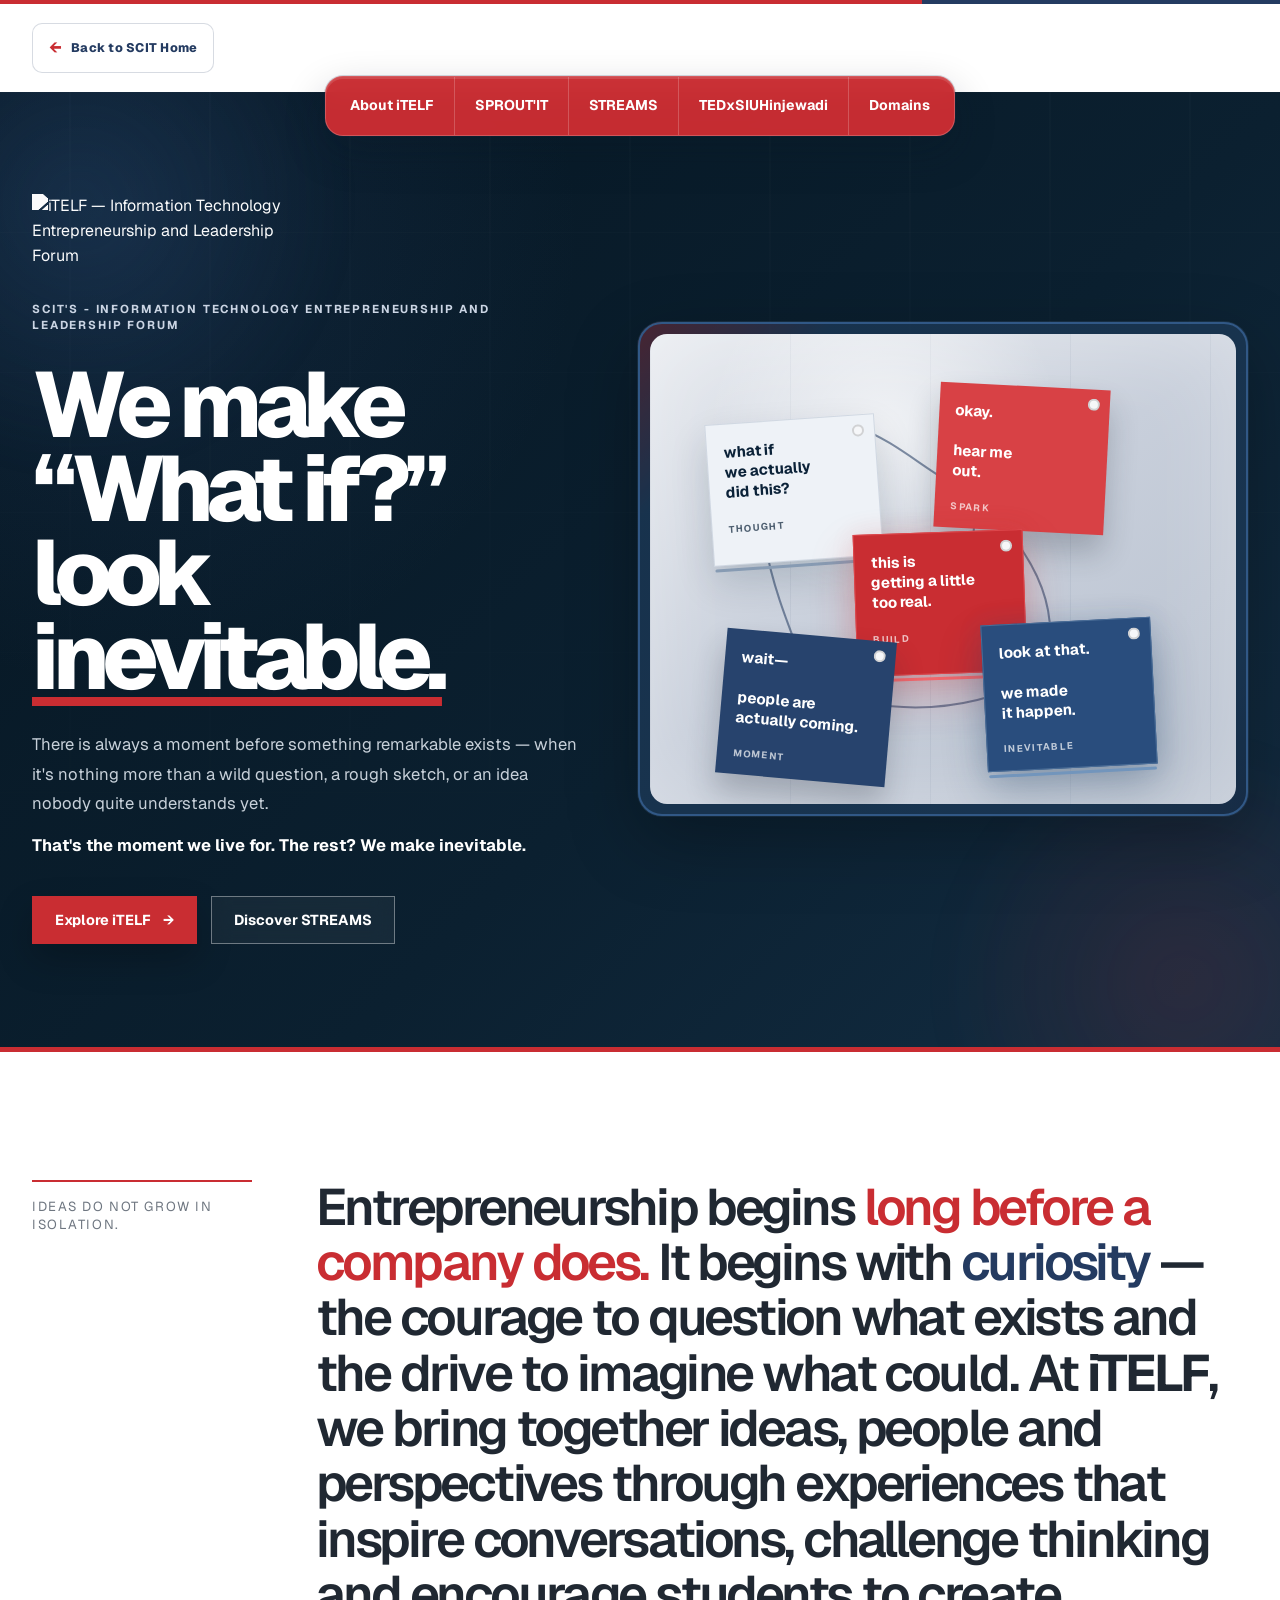
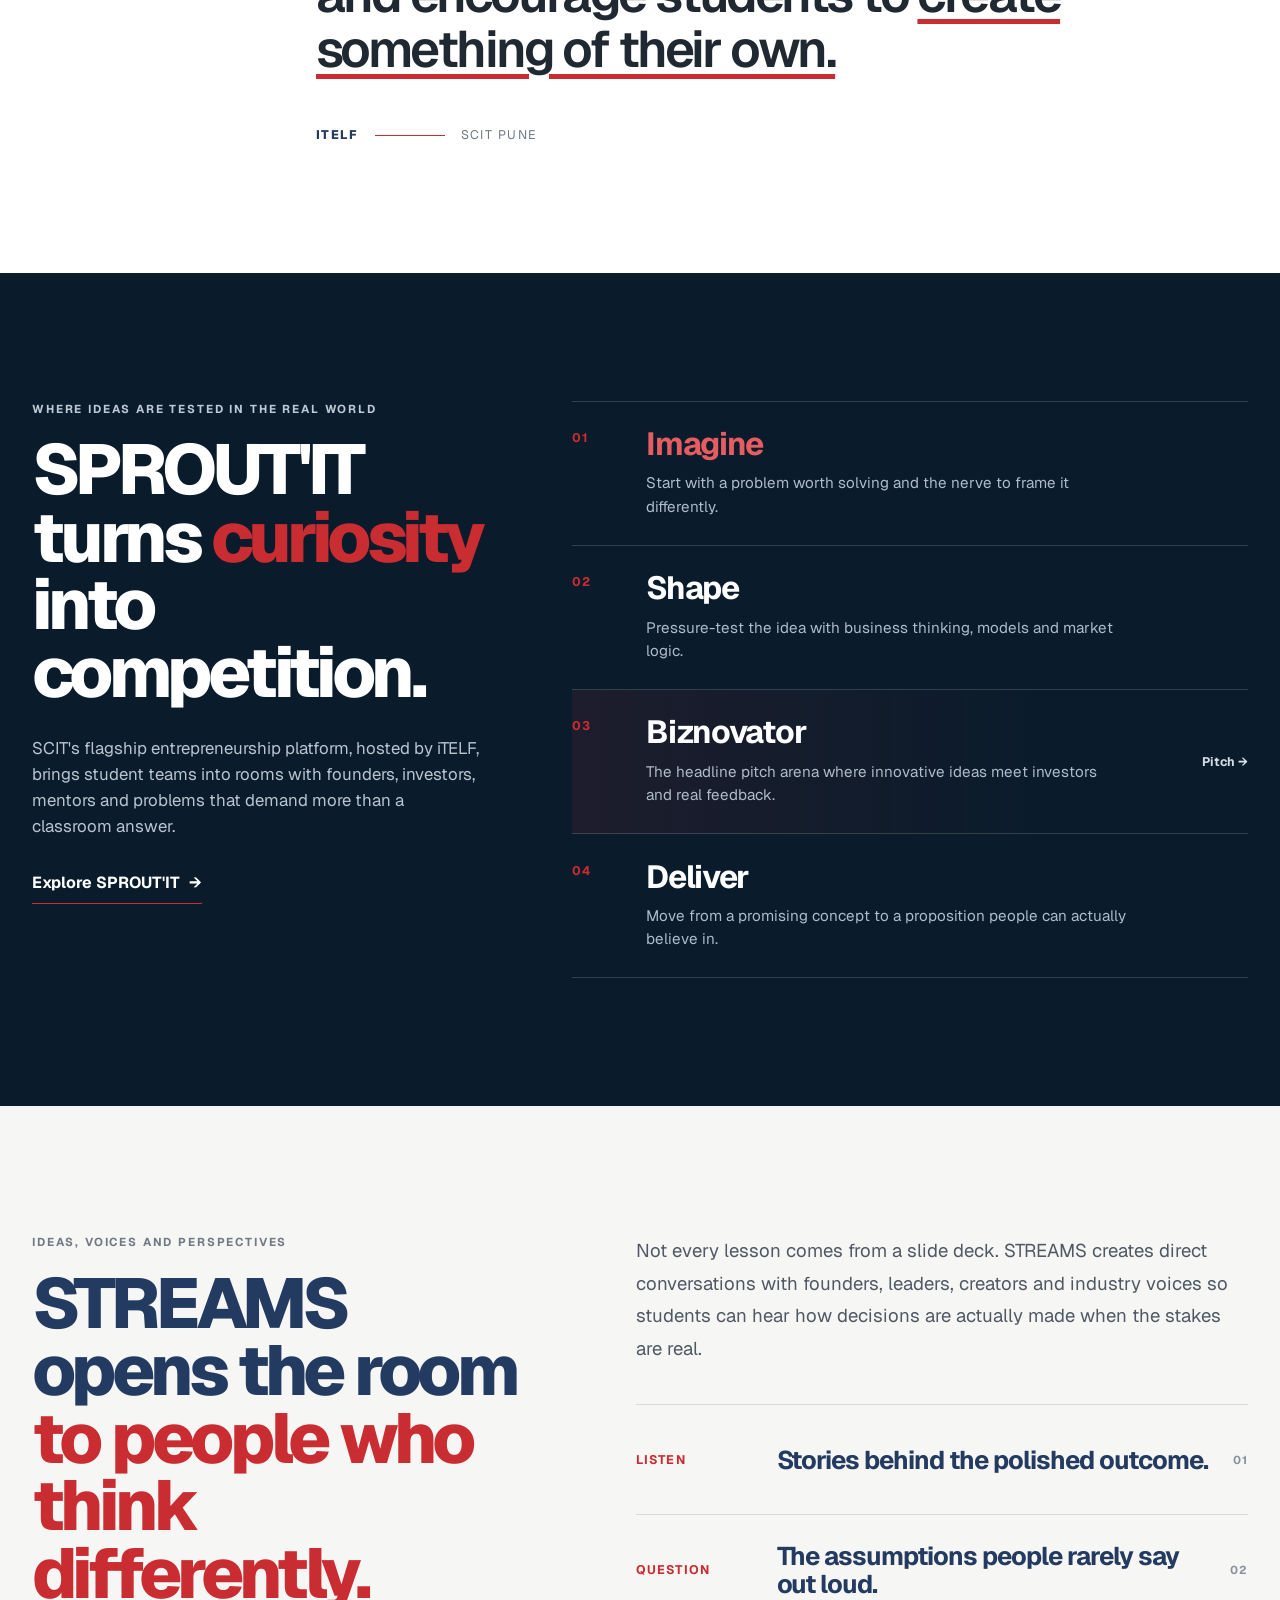
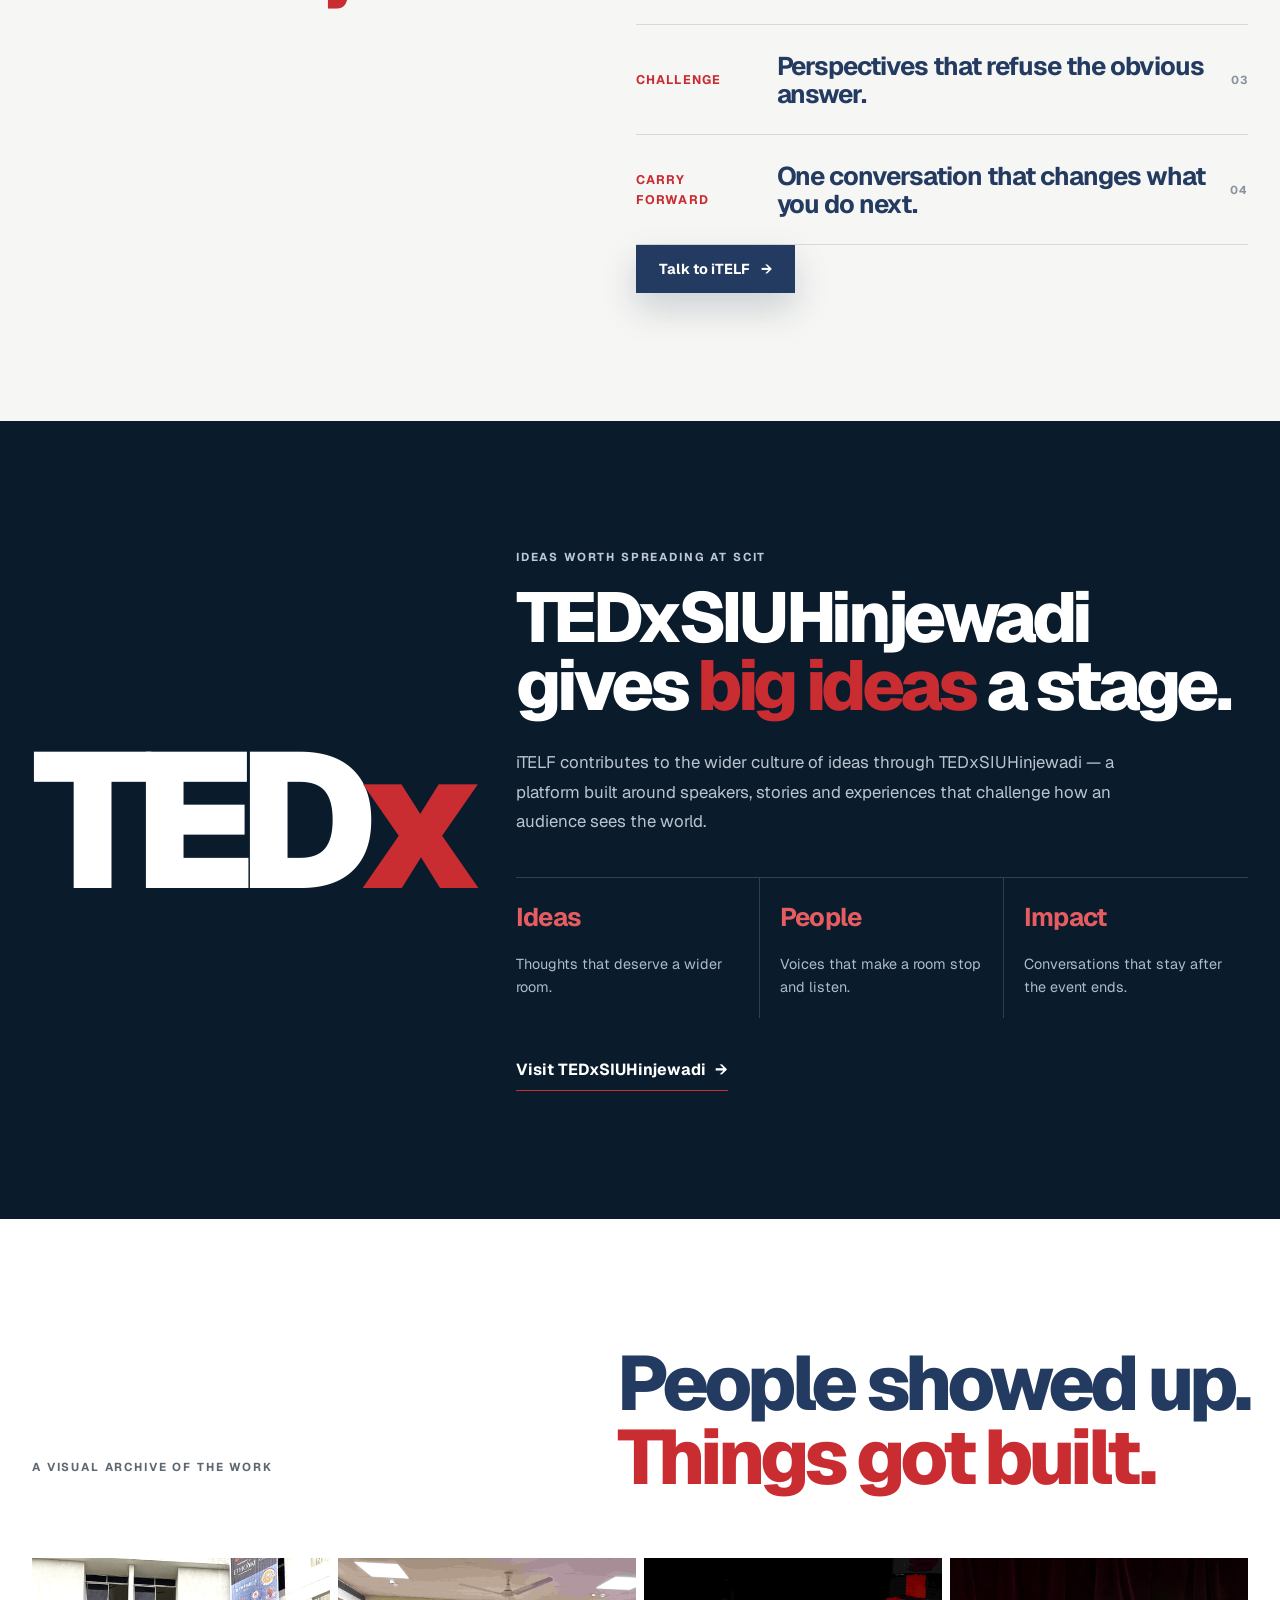
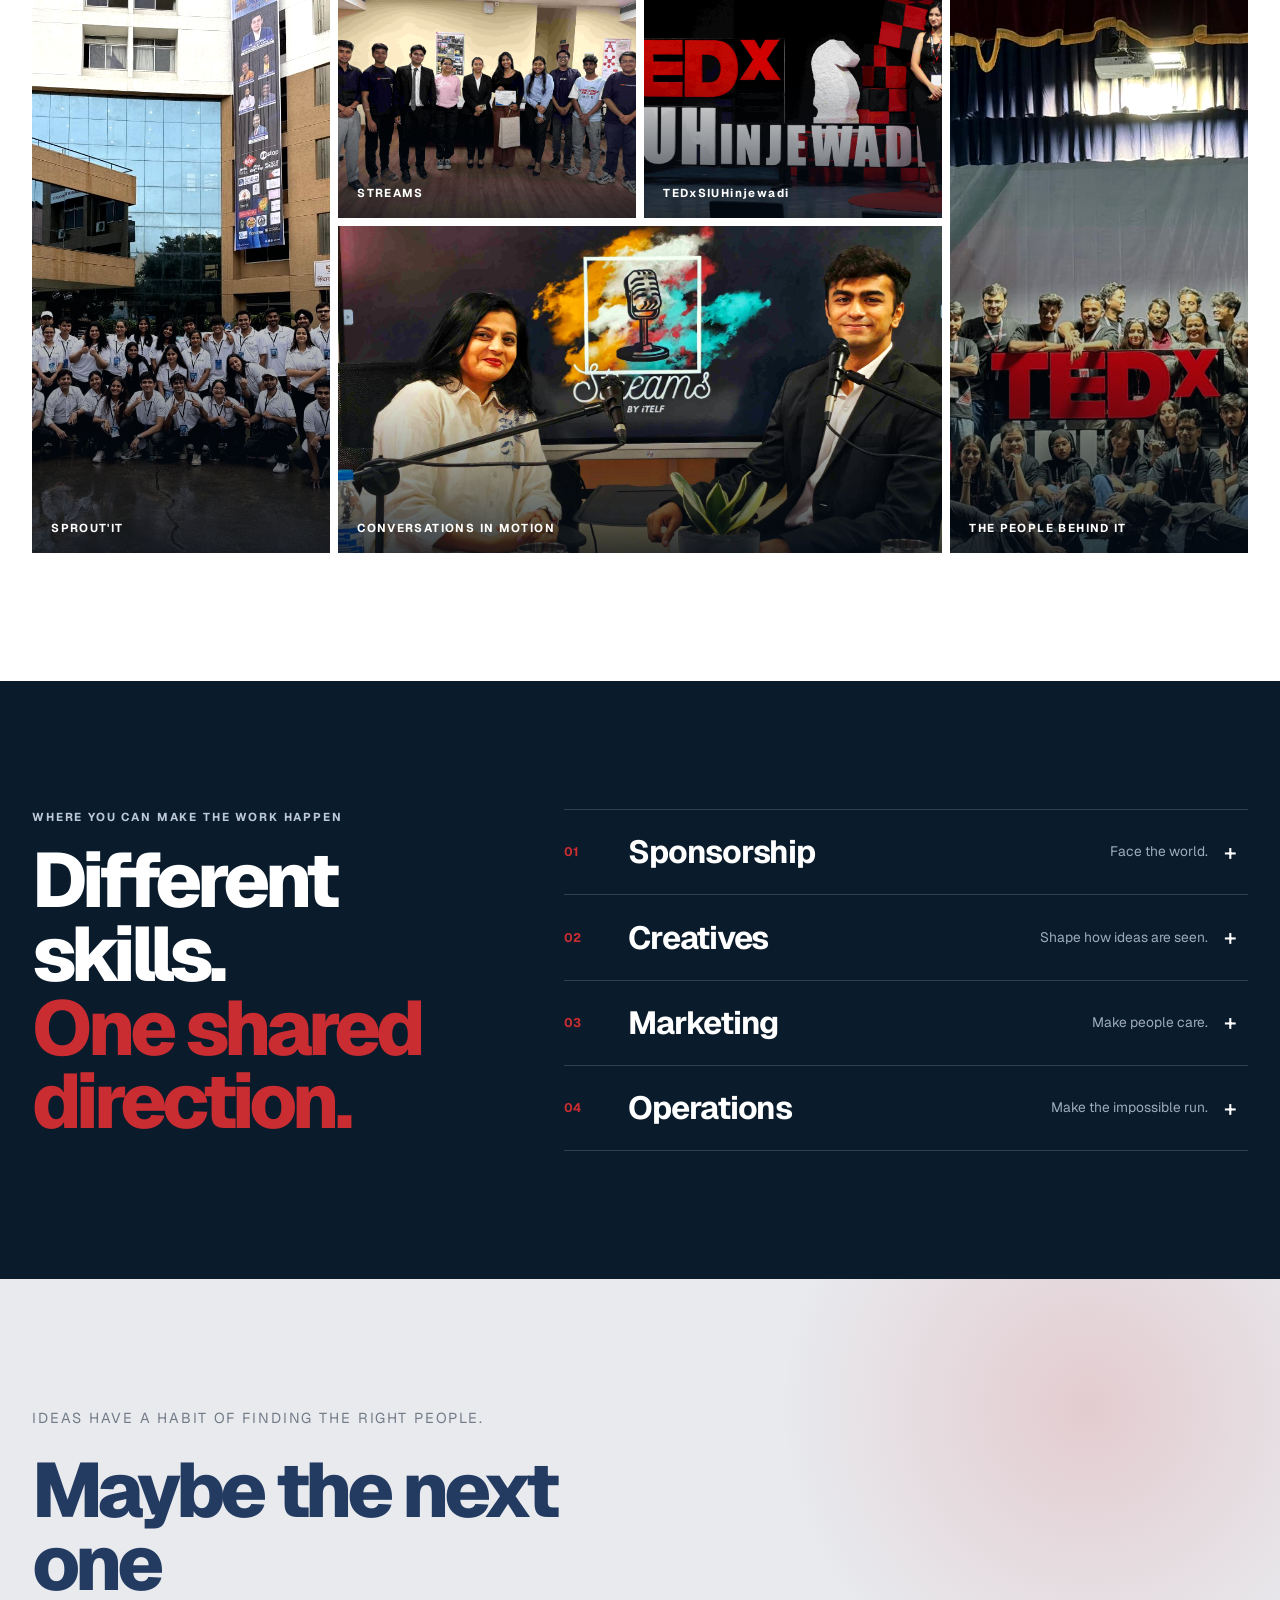
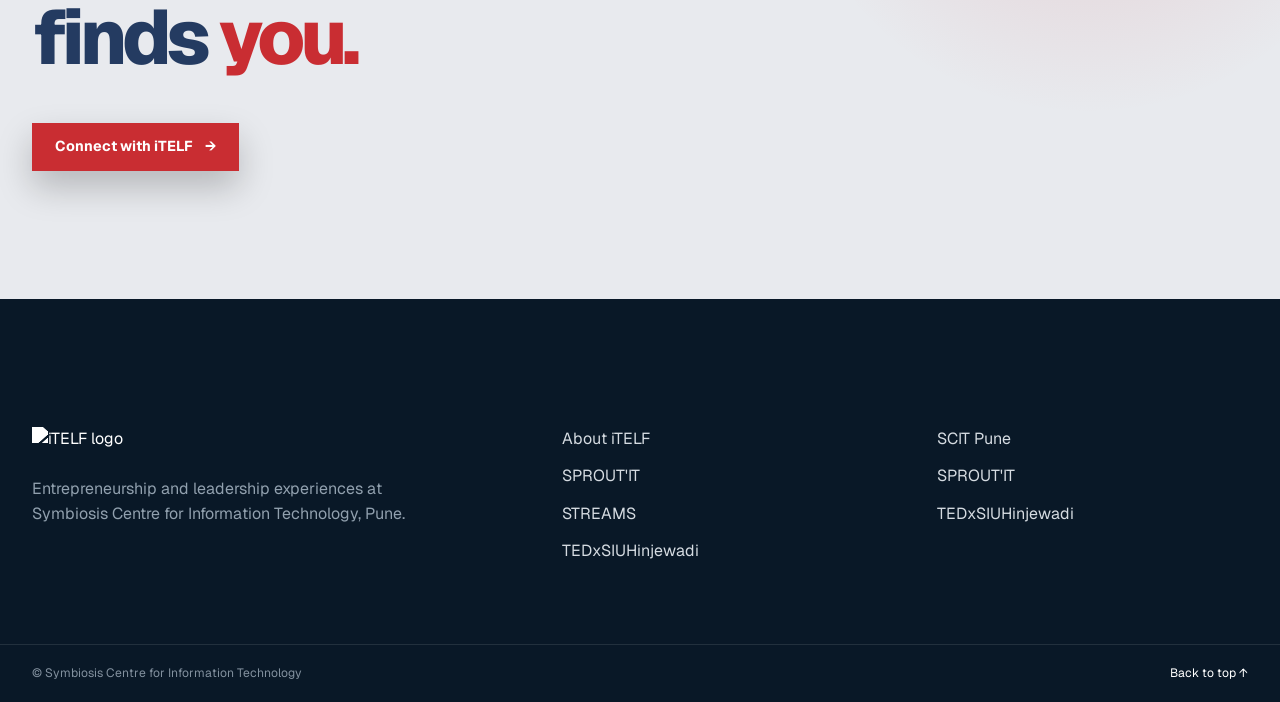
==== index.html @ a71c0e45 "Small changes" ====
<!DOCTYPE html>
<html lang="en">

<head>
  <meta charset="UTF-8">
  <meta name="viewport" content="width=device-width, initial-scale=1.0">
  <meta name="description"
    content="iTELF — the entrepreneurship and leadership ecosystem at Symbiosis Centre for Information Technology, Pune.">
  <title>iTELF | Symbiosis Centre for Information Technology</title>
  <link rel="preconnect" href="https://fonts.googleapis.com">
  <link rel="preconnect" href="https://fonts.gstatic.com" crossorigin>
  <link href="https://fonts.googleapis.com/css2?family=Geist:wght@400;500;600;700;800;900&display=swap"
    rel="stylesheet">
  <link rel="stylesheet" href="css/style.css">
  <link rel="icon" href="src/images/browser-icon.svg" type="image/svg+xml">
</head>

<body>
  <div class="top-rule"></div>

  <header class="site-header" id="top">
    <div class="institutional-bar">
      <a href="https://www.scit.edu/" class="back-to-scit" aria-label="Back to SCIT home">
        <span aria-hidden="true">←</span>
        <span>Back to SCIT Home</span>
      </a>
    </div>

    <div class="site-nav-wrap">
      <div class="site-nav">
        <button class="nav-toggle" id="navToggle" aria-label="Toggle menu" aria-expanded="false"
          aria-controls="navMenu">
          <span></span><span></span><span></span>
        </button>

        <nav class="nav-links" id="navMenu">
          <a href="#about">About iTELF</a>
          <a href="#sprout">SPROUT'IT</a>
          <a href="#streams">STREAMS</a>
          <a href="#tedx">TEDxSIUHinjewadi</a>
          <a href="#domains">Domains</a>
        </nav>
      </div>
    </div>
  </header>

  <main class="page-shell">
    <section class="hero">
      <div class="hero-glow glow-one"></div>
      <div class="hero-glow glow-two"></div>

      <div class="hero-inner">
        <div class="hero-copy">
          <div class="hero-brandmark">
            <a href="#top" aria-label="iTELF home">
              <img src="src/images/iTELF-logo.png" alt="iTELF — Information Technology Entrepreneurship and Leadership Forum">
            </a>
          </div>
          <p class="hero-kicker">SCIT's - Information Technology entrepreneurship and leadership forum</p>

          <h1 class="hero-headline">
            We make<br>
            “What if?”<br>
            look <span>inevitable.</span>
          </h1>

          <p class="hero-subhead">
            There is always a moment before something remarkable exists —
            when it's nothing more than a wild question, a rough sketch,
            or an idea nobody quite understands yet.
            <strong>That's the moment we live for. The rest? We make inevitable.</strong>
          </p>

          <div class="hero-actions">
            <a href="#about" class="btn btn-primary">Explore iTELF <span>→</span></a>
            <a href="#streams" class="btn btn-secondary">Discover STREAMS</a>
          </div>
        </div>

        <div class="board-neon-frame">
          <div class="board" id="board" aria-label="An interconnected board of ideas">
            <svg class="board-threads" viewBox="0 0 560 460" fill="none" xmlns="http://www.w3.org/2000/svg"
              aria-hidden="true">
              <path class="thread" data-pair="1-2" d="M120,90 C200,60 260,140 300,150" />
              <path class="thread" data-pair="2-3" d="M300,150 C340,220 260,260 210,300" />
              <path class="thread" data-pair="1-4" d="M120,90 C80,180 120,260 150,340" />
              <path class="thread" data-pair="3-4" d="M210,300 C200,330 180,340 150,340" />
              <path class="thread" data-pair="4-5" d="M150,340 C220,380 320,370 380,330" />
              <path class="thread" data-pair="2-5" d="M300,150 C360,200 400,260 380,330" />
            </svg>

            <div class="board-card note-step note-thought" data-card="1" style="--rot:-4deg;">
              <span class="card-pin"></span>
              <p>what if<br>we actually<br>did this?</p>
              <span class="card-tag">THOUGHT</span>
            </div>

            <div class="board-card note-red" data-card="2" style="--rot:3deg;">
              <span class="card-pin"></span>
              <p>okay.<br><br>hear me<br>out.</p>
              <span class="card-tag">SPARK</span>
            </div>

            <div class="board-card note-step note-build" data-card="3" style="--rot:-2deg;">
              <span class="card-pin"></span>
              <p>this is<br>getting a little<br>too real.</p>
              <span class="card-tag">BUILD</span>
            </div>

            <div class="board-card note-blue" data-card="4" style="--rot:5deg;">
              <span class="card-pin"></span>
              <p>wait—<br><br>people are<br>actually coming.</p>
              <span class="card-tag">MOMENT</span>
            </div>

            <div class="board-card note-step note-final" data-card="5" style="--rot:-3deg;">
              <span class="card-pin"></span>
              <p>look at that.<br><br>we made<br>it happen.</p>
              <span class="card-tag">INEVITABLE</span>
            </div>
          </div>
        </div>
      </div>
    </section>

    <section class="about chapter" id="about">
      <div class="section-inner about-layout">

        <div class="section-side">
          <p>Ideas do not grow in isolation.</p>
        </div>

        <div>
          <p class="about-manifesto">
            Entrepreneurship begins
            <span class="accent-red">long before a company does.</span>
            It begins with
            <span class="accent-navy">curiosity</span> —
            the courage to question what exists and the drive to imagine
            what could.

            At <strong>iTELF</strong>, we bring together ideas, people and
            perspectives through experiences that inspire conversations,
            challenge thinking and encourage students to
            <span class="underline-text">create something of their own.</span>
          </p>

          <div class="about-signature">
            <span>iTELF</span>
            <span class="about-line"></span>
            <span>SCIT Pune</span>
          </div>
        </div>

      </div>
    </section>

    <section class="sprout chapter dark-chapter" id="sprout">
      <div class="section-inner sprout-layout">
        <div class="sprout-intro reveal-stack">
          <p class="section-kicker">Where ideas are tested in the real world</p>
          <h2>SPROUT'IT turns <span>curiosity</span> into competition.</h2>
          <p>SCIT's flagship entrepreneurship platform, hosted by iTELF, brings student teams into rooms with founders,
            investors, mentors and problems that demand more than a classroom answer.</p>
          <a class="text-link" href="https://sproutit.scit.edu/" target="_blank" rel="noopener noreferrer">Explore
            SPROUT'IT <span>→</span></a>
        </div>

        <div class="sprout-rail" aria-label="SPROUT'IT journey">
          <article class="sprout-step is-featured">
            <span class="sprout-step-number">01</span>
            <div><strong>Imagine</strong>
              <p>Start with a problem worth solving and the nerve to frame it differently.</p>
            </div>
          </article>
          <article class="sprout-step">
            <span class="sprout-step-number">02</span>
            <div><strong>Shape</strong>
              <p>Pressure-test the idea with business thinking, models and market logic.</p>
            </div>
          </article>
          <article class="sprout-step biznovator-step">
            <span class="sprout-step-number">03</span>
            <div><strong>Biznovator</strong>
              <p>The headline pitch arena where innovative ideas meet investors and real feedback.</p>
            </div>
            <span class="step-accent">Pitch →</span>
          </article>
          <article class="sprout-step">
            <span class="sprout-step-number">04</span>
            <div><strong>Deliver</strong>
              <p>Move from a promising concept to a proposition people can actually believe in.</p>
            </div>
          </article>
        </div>
      </div>
    </section>

    <section class="streams chapter light-chapter" id="streams">
      <div class="section-inner streams-layout">
        <div class="streams-title">
          <p class="section-kicker">Ideas, voices and perspectives</p>
          <h2>STREAMS opens the room <span>to people who think differently.</span></h2>
        </div>
        <div class="streams-content">
          <p class="streams-lead">Not every lesson comes from a slide deck. STREAMS creates direct conversations with
            founders, leaders, creators and industry voices so students can hear how decisions are actually made when
            the stakes are real.</p>
          <div class="stream-lines" role="list">
            <article class="stream-line" role="listitem"><span>Listen</span><strong>Stories behind the polished
                outcome.</strong><i>01</i></article>
            <article class="stream-line" role="listitem"><span>Question</span><strong>The assumptions people rarely say
                out loud.</strong><i>02</i></article>
            <article class="stream-line" role="listitem"><span>Challenge</span><strong>Perspectives that refuse the
                obvious answer.</strong><i>03</i></article>
            <article class="stream-line" role="listitem"><span>Carry forward</span><strong>One conversation that changes
                what you do next.</strong><i>04</i></article>
          </div>
          <a class="btn btn-dark" href="mailto:itelf@scit.edu">Talk to iTELF <span>→</span></a>
        </div>
      </div>
    </section>

    <section class="tedx chapter dark-chapter" id="tedx">
      <div class="section-inner tedx-layout">
        <div class="tedx-word">TED<span>x</span></div>
        <div class="tedx-copy">
          <p class="section-kicker">Ideas worth spreading at SCIT</p>
          <h2>TEDxSIUHinjewadi gives <span>big ideas</span> a stage.</h2>
          <p>iTELF contributes to the wider culture of ideas through TEDxSIUHinjewadi — a platform built around
            speakers, stories and experiences that challenge how an audience sees the world.</p>
          <div class="tedx-points">
            <div><strong>Ideas</strong><span>Thoughts that deserve a wider room.</span></div>
            <div><strong>People</strong><span>Voices that make a room stop and listen.</span></div>
            <div><strong>Impact</strong><span>Conversations that stay after the event ends.</span></div>
          </div>
          <a class="text-link" href="https://tedxsiuhinjewadi.scit.edu/" target="_blank" rel="noopener noreferrer">Visit
            TEDxSIUHinjewadi <span>→</span></a>
        </div>
      </div>
    </section>

    <section class="gallery chapter gallery-chapter" id="gallery">
      <div class="section-inner">
        <div class="wide-heading gallery-heading">
          <p class="section-kicker">A visual archive of the work</p>
          <h2>People showed up.<br><span>Things got built.</span></h2>
        </div>
        <div class="gallery-grid" id="galleryGrid">
          <figure class="gallery-tile tall"><img src="src/gallery/SproutIT_2.jpg" alt="SproutIT event">
            <figcaption>SPROUT'IT</figcaption>
          </figure>
          <figure class="gallery-tile"><img src="src/gallery/streams_1.jpg" alt="STREAMS event">
            <figcaption>STREAMS</figcaption>
          </figure>
          <figure class="gallery-tile"><img src="src/gallery/tedx_1.jpg" alt="TEDx installation">
            <figcaption>TEDxSIUHinjewadi</figcaption>
          </figure>
          <figure class="gallery-tile wide"><img src="src/gallery/streams_2.jpg" alt="STREAMS audience">
            <figcaption>CONVERSATIONS IN MOTION</figcaption>
          </figure>
          <figure class="gallery-tile tall"><img src="src/gallery/tedx_2.jpeg" alt="TEDx team">
            <figcaption>THE PEOPLE BEHIND IT</figcaption>
          </figure>
        </div>
      </div>
    </section>

    <section class="domains chapter dark-chapter" id="domains">
      <div class="section-inner domains-layout">
        <div class="wide-heading domain-heading">
          <p class="section-kicker">Where you can make the work happen</p>
          <h2>Different skills.<br><span>One shared direction.</span></h2>
        </div>
        <div class="domain-list">
          <details class="domain-row">
            <summary><span>01</span><strong>Sponsorship</strong><em>Face the world.</em><b>+</b></summary>
            <div>
              <p>Build client relationships, sharpen persuasion and negotiation, and represent the committee in
                conversations that happen beyond campus.</p>
            </div>
          </details>
          <details class="domain-row">
            <summary><span>02</span><strong>Creatives</strong><em>Shape how ideas are seen.</em><b>+</b></summary>
            <div>
              <p>Turn concepts into visual experiences through design, storytelling, content and the details that make
                an event recognisable.</p>
            </div>
          </details>
          <details class="domain-row">
            <summary><span>03</span><strong>Marketing</strong><em>Make people care.</em><b>+</b></summary>
            <div>
              <p>Find the right audience, shape the message and build momentum around everything the ecosystem creates.
              </p>
            </div>
          </details>
          <details class="domain-row">
            <summary><span>04</span><strong>Operations</strong><em>Make the impossible run.</em><b>+</b></summary>
            <div>
              <p>Coordinate people, timelines and moving parts to transform a plan into an experience that works in the
                real world.</p>
            </div>
          </details>
        </div>
      </div>
    </section>

    <section class="action-section chapter">
      <div class="action-bg"></div>
      <div class="section-inner action-inner">
        <p>Ideas have a habit of finding the right people.</p>
        <h2>Maybe the next one<br>finds <span>you.</span></h2>
        <a href="mailto:itelf@scit.edu" class="btn btn-primary">Connect with iTELF <span>→</span></a>
      </div>
    </section>
  </main>

  <footer class="site-footer">
    <div class="footer-main section-inner">
      <div><a href="#top" class="footer-brand"><img src="src/images/iTELF-logo.png" alt="iTELF logo"></a>
        <p>Entrepreneurship and leadership experiences at Symbiosis Centre for Information Technology, Pune.</p>
      </div>
      <div class="footer-links"><a href="#about">About iTELF</a><a href="#sprout">SPROUT'IT</a><a
          href="#streams">STREAMS</a><a href="#tedx">TEDxSIUHinjewadi</a></div>
      <div class="footer-links"><a href="https://www.scit.edu/" target="_blank" rel="noopener noreferrer">SCIT
          Pune</a><a href="https://sproutit.scit.edu/" target="_blank" rel="noopener noreferrer">SPROUT'IT</a><a
          href="https://tedxsiuhinjewadi.scit.edu/" target="_blank" rel="noopener noreferrer">TEDxSIUHinjewadi</a></div>
    </div>
    <div class="footer-bottom"><span>© Symbiosis Centre for Information Technology</span><a href="#top">Back to top
        ↑</a></div>
  </footer>

  <script src="https://cdn.jsdelivr.net/npm/gsap@3.12.5/dist/gsap.min.js"></script>
  <script src="https://cdn.jsdelivr.net/npm/gsap@3.12.5/dist/ScrollTrigger.min.js"></script>
  <script src="script.js"></script>
</body>

</html>
---- css/style.css ----
/* =========================================================
   iTELF / SCIT
   Structured responsive stylesheet
   ========================================================= */
/* ---------------------------------------------------------
   01. DESIGN TOKENS
   --------------------------------------------------------- */
:root {
  --red: #c92d32;
  --red-deep: #a92228;
  --red-soft: #e55c61;
  --navy: #243b61;
  --navy-deep: #0a1b2b;
  --navy-2: #102638;
  --blue: #315886;
  --blue-light: #6f8fb7;
  --ink: #202832;
  --ink-soft: #5d6671;
  --paper: #f6f6f4;
  --mist: #e8eaee;
  --white: #ffffff;
  --line: rgba(31, 43, 61, 0.14);
  --line-dark: rgba(255, 255, 255, 0.16);
  --max: 1380px;
  --section-pad: clamp(5.5rem, 10vw, 10rem);
  --ease: cubic-bezier(0.22, 1, 0.36, 1);
  --radius-lg: 24px;
  --radius-md: 18px;
  --radius-sm: 12px;
}

/* ---------------------------------------------------------
   02. RESET / GLOBAL
   --------------------------------------------------------- */

*, *::before, *::after {
  box-sizing: border-box;
  margin: 0;
}
html {
  scroll-behavior: smooth;
  scroll-padding-top: 96px;
}
body {
  min-width: 320px;
  overflow-x: hidden;
  background: var(--paper);
  color: var(--ink);
  font-family: Geist, Arial, sans-serif;
  line-height: 1.55;
  text-rendering: optimizeLegibility;
}
body, button, a {
  -webkit-tap-highlight-color: transparent;
}
a {
  color: inherit;
  text-decoration: none;
}
button, summary {
  font: inherit;
}
button {
  color: inherit;
}
img, svg {
  display: block;
  max-width: 100%;
}
img {
  height: auto;
}
main, section, header, footer, nav, div {
  min-width: 0;
}::selection {
  background: rgba(201, 45, 50, 0.18);
  color: var(--navy-deep);
}

/* ---------------------------------------------------------
   03. SHARED LAYOUT
   --------------------------------------------------------- */

.top-rule {
  height: 4px;
  background: linear-gradient( 90deg, var(--red) 0 72%, var(--navy) 72% 100% );
}
.page-shell {
  width: 100%;
  max-width: 100%;
  overflow-x: clip;
}
.section-inner {
  width: min(var(--max), 100%);
  margin: 0 auto;
  padding: var(--section-pad) 2rem;
}
.chapter {
  position: relative;
}
.light-chapter {
  background: var(--paper);
  color: var(--ink);
}
.dark-chapter {
  background: var(--navy-deep);
  color: var(--white);
}
.section-kicker {
  margin-bottom: 1.2rem;
  color: var(--ink-soft);
  font-size: 0.72rem;
  font-weight: 700;
  letter-spacing: 0.16em;
  line-height: 1.4;
  text-transform: uppercase;
}
.dark-chapter .section-kicker {
  color: #bdc9d7;
}
.wide-heading {
  margin-bottom: 4rem;
}
.wide-heading h2,
.action-inner h2 {
  color: var(--navy);
  font-size: clamp(3rem, 6vw, 6.7rem);
  font-weight: 800;
  letter-spacing: -0.065em;
  line-height: 0.96;
}
.wide-heading h2 span, .action-inner h2 span {
  color: var(--red);
}

/* ---------------------------------------------------------
   04. INSTITUTIONAL HEADER + HANGING NAV
   --------------------------------------------------------- */

.site-header {
  position: relative;
  z-index: 100;
  background: var(--white);
}

.institutional-bar {
  position: relative;
  z-index: 10;
  width: min(var(--max), 100%);
  min-height: 88px;
  margin: 0 auto;
  padding: 1rem 2rem;
  display: flex;
  align-items: center;
  justify-content: space-between;
  gap: 2rem;
  background: var(--white);
}

.back-to-scit {
  min-height: 42px;
  padding: 0.7rem 1rem;
  display: inline-flex;
  align-items: center;
  gap: 0.55rem;
  border: 1px solid rgba(36, 59, 97, 0.18);
  border-radius: 10px;
  color: var(--navy);
  background: #fff;
  font-size: 0.78rem;
  font-weight: 800;
  letter-spacing: 0.02em;
  transition: background 0.25s var(--ease), color 0.25s var(--ease), transform 0.25s var(--ease);
}

.back-to-scit span:first-child {
  color: var(--red);
  font-size: 1rem;
}

.back-to-scit:hover,
.back-to-scit:focus-visible {
  background: #f6f8fb;
  transform: translateY(-2px);
}

.symbiosis-logo {
  display: block;
  width: auto;
  height: 52px;
  max-width: 220px;
  margin-left: auto;
  object-fit: contain;
  background: transparent;
}

.site-nav-wrap {
  position: fixed;
  top: 76px;
  left: 50%;
  z-index: 200;
  width: max-content;
  max-width: calc(100vw - 2rem);
  transform: translate(-50%, 0);
  transition: transform 0.45s var(--ease), opacity 0.3s ease, visibility 0.3s ease;
}

.site-header.nav-hidden .site-nav-wrap {
  transform: translate(-50%, -140%);
  opacity: 0;
  visibility: hidden;
  pointer-events: none;
}

.site-nav {
  min-height: 58px;
  margin: 0;
  padding: 0 0.25rem;
  display: flex;
  align-items: center;
  justify-content: center;
  border: 1px solid rgba(255,255,255,0.20);
  border-radius: 18px;
  overflow: hidden;
  background: rgba(201,45,50,0.98);
  box-shadow: 0 16px 42px rgba(7,24,39,0.24), 0 2px 0 rgba(255,255,255,0.12) inset, 0 0 0 1px rgba(36,59,97,0.18);
  backdrop-filter: blur(12px);
  -webkit-backdrop-filter: blur(12px);
}

.nav-links {
  min-height: 58px;
  display: flex;
  align-items: stretch;
  justify-content: center;
}

.nav-links a {
  min-height: 58px;
  padding: 0 1.25rem;
  display: flex;
  align-items: center;
  justify-content: center;
  border-left: 1px solid rgba(255,255,255,0.20);
  color: var(--white);
  font-size: 0.88rem;
  font-weight: 700;
  white-space: nowrap;
  transition: background 0.25s var(--ease), color 0.25s var(--ease);
}

.nav-links a:first-child {
  border-left: 0;
}

.nav-links a:hover,
.nav-links a:focus-visible {
  background: rgba(0,0,0,0.14);
}

.nav-toggle {
  display: none;
  width: 44px;
  height: 44px;
  margin-right: 0.4rem;
  padding: 0;
  border: 0;
  border-radius: 10px;
  background: var(--navy);
  cursor: pointer;
}

.nav-toggle span {
  display: block;
  width: 24px;
  height: 2px;
  margin: 5px auto;
  background: var(--white);
}

/* ---------------------------------------------------------
   05. BUTTONS / TEXT LINKS
   --------------------------------------------------------- */
.btn {
  min-height: 48px;
  padding: 0.95rem 1.4rem;
  display: inline-flex;
  align-items: center;
  justify-content: center;
  gap: 0.7rem;
  border: 1px solid transparent;
  font-size: 0.9rem;
  font-weight: 700;
  line-height: 1;
  transition:
    transform 0.25s var(--ease),
    box-shadow 0.25s var(--ease),
    background 0.25s var(--ease),
    border-color 0.25s var(--ease);
}
.btn:hover {
  transform: translateY(-3px);
}
.btn-primary {
  background: var(--red);
  color: var(--white);
  box-shadow: 0 16px 35px rgba(0, 0, 0, 0.22);
}
.btn-primary:hover, .btn-primary:focus-visible {
  background: #db3a40;
}
.btn-secondary {
  border-color: rgba(255, 255, 255, 0.38);
  background: rgba(255, 255, 255, 0.05);
  color: var(--white);
  backdrop-filter: blur(10px);
}
.btn-secondary:hover, .btn-secondary:focus-visible {
  border-color: rgba(255, 255, 255, 0.62);
  background: rgba(255, 255, 255, 0.1);
}
.btn-dark {
  background: var(--navy);
  color: var(--white);
  box-shadow: 0 16px 35px rgba(18, 45, 71, 0.18);
}
.btn-dark:hover, .btn-dark:focus-visible {
  background: #2f507f;
}
.text-link {
  width: fit-content;
  display: inline-flex;
  align-items: center;
  gap: 0.55rem;
  padding-bottom: 0.45rem;
  border-bottom: 1px solid var(--red);
  color: inherit;
  font-weight: 700;
  transition:
    color 0.25s var(--ease),
    border-color 0.25s var(--ease);
}
.text-link:hover, .text-link:focus-visible {
  color: var(--red-soft);
  border-color: currentColor;
}

/* ---------------------------------------------------------
   06. HERO
   --------------------------------------------------------- */
.hero {
  position: relative;
  isolation: isolate;
  min-height: min(820px, calc(100vh - 130px));
  padding: clamp(5rem, 8vw, 8rem) 2rem;
  overflow: hidden;
  background:
    radial-gradient(
      circle at 10% 15%,
      rgba(47, 77, 125, 0.22),
      transparent 32%
    ),
    linear-gradient(135deg, #061622 0%, #0b2030 58%, #132d43 100%);
  color: var(--white);
  border-bottom: 5px solid var(--red);
}
.hero::after {
  content: "";
  position: absolute;
  inset: 0;
  z-index: -2;
  opacity: 0.12;
  background-image:
    linear-gradient(
      90deg,
      transparent 49%,
      rgba(255, 255, 255, 0.18) 50%,
      transparent 51%
    ),
    linear-gradient(
      rgba(255, 255, 255, 0.13) 1px,
      transparent 1px
    );
  background-size: 140px 100%, 100% 140px;
  mask-image: linear-gradient(to bottom, #000, transparent);
}
.hero-glow {
  position: absolute;
  z-index: -1;
  border-radius: 50%;
  pointer-events: none;
  filter: blur(18px);
}
.glow-one {
  width: 34rem;
  height: 34rem;
  left: -12rem;
  top: -10rem;
  background: radial-gradient(
    circle,
    rgba(49, 88, 134, 0.25),
    transparent 68%
  );
}
.glow-two {
  width: 32rem;
  height: 32rem;
  right: -10rem;
  bottom: -12rem;
  background: radial-gradient(
    circle,
    rgba(201, 45, 50, 0.14),
    transparent 68%
  );
}
.hero-inner {
  width: min(var(--max), 100%);
  margin: 0 auto;
  display: grid;
  grid-template-columns: minmax(0, 0.9fr) minmax(500px, 1fr);
  align-items: center;
  gap: clamp(2.5rem, 4.5vw, 5rem);
}
.hero-copy {
  max-width: 650px;
}
.hero-brandmark {
  width: clamp(180px, 20vw, 270px);
  margin-bottom: 2rem;
}
.hero-brandmark a {
  display: inline-block;
}
.hero-brandmark img {
  width: 100%;
  height: auto;
  filter: brightness(0) invert(1);
  opacity: 0.98;
}
.hero-kicker {
  margin-bottom: 1.8rem;
  color: #cbd5e4;
  font-size: 0.72rem;
  font-weight: 700;
  letter-spacing: 0.16em;
  line-height: 1.45;
  text-transform: uppercase;
}
.hero-headline {
  margin-bottom: 2rem;
  font-size: clamp(4rem, 7.2vw, 7.7rem);
  font-weight: 800;
  letter-spacing: -0.075em;
  line-height: 0.91;
}
.hero-headline span {
  color: var(--white);
  text-decoration: underline;
  text-decoration-color: var(--red);
  text-decoration-thickness: 0.1em;
  text-underline-offset: 0.09em;
}
.hero-subhead {
  max-width: 58ch;
  color: #c7d0d9;
  font-size: clamp(1rem, 1.3vw, 1.2rem);
  line-height: 1.75;
}
.hero-subhead strong {
  display: block;
  margin-top: 0.8rem;
  color: var(--white);
}
.hero-actions {
  margin-top: 2.3rem;
  display: flex;
  flex-wrap: wrap;
  gap: 0.85rem;
}

/* ---------------------------------------------------------
   07. HERO IDEA BOARD
   --------------------------------------------------------- */
.board-neon-frame {
  position: relative;
  width: min(100%, 700px);
  justify-self: center;
  padding: 10px;
  border: 2px solid var(--blue);
  border-radius: var(--radius-lg);
  background: rgba(14, 34, 54, 0.42);
  box-shadow:
    0 24px 70px rgba(0, 0, 0, 0.28),
    0 0 0 1px rgba(92, 130, 170, 0.18);
}
.board-neon-frame::before {
  content: "";
  position: absolute;
  inset: -2px;
  z-index: -1;
  border-radius: inherit;
  background: linear-gradient(
    135deg,
    var(--red) 0%,
    var(--blue) 18%,
    var(--blue) 82%,
    var(--navy) 100%
  );
  opacity: 0.55;
  pointer-events: none;
}
.board {
  position: relative;
  width: 100%;
  height: 470px;
  min-height: 470px;
  overflow: hidden;
  border-radius: 17px;
  background:
    radial-gradient(
      circle at 40% 20%,
      rgba(255, 255, 255, 0.65),
      transparent 34%
    ),
    repeating-linear-gradient(
      90deg,
      rgba(28, 53, 88, 0.06) 0 1px,
      transparent 1px 140px
    ),
    linear-gradient(145deg, #e7eaef, #c8cfdb 48%, #b8c1cf);
  box-shadow: inset 0 0 90px rgba(255, 255, 255, 0.35);
}
.board-threads {
  position: absolute;
  inset: 0;
  z-index: 1;
  width: 100%;
  height: 100%;
}
.thread {
  stroke: var(--navy);
  stroke-width: 2;
  stroke-dasharray: 480;
  stroke-dashoffset: 480;
  opacity: 0.55;
}
.thread.active {
  stroke: var(--red);
  opacity: 1;
}
.board-card {
  position: absolute;
  z-index: 2;
  width: 170px;
  min-height: 142px;
  padding: 1.15rem 1rem 0.8rem;
  color: #1f2730;
  box-shadow: 0 18px 30px rgba(27, 34, 44, 0.24);
  transform: rotate(var(--rot)) translateY(-15px);
  opacity: 0;
  transition:
    transform 0.25s var(--ease),
    filter 0.25s var(--ease),
    box-shadow 0.25s var(--ease);
}

/* Stable desktop board coordinates. Kept here so the cards never fall back
   to the same absolute origin when inline positioning is removed. */
.board-card[data-card="1"] { top: 18%; left: 10%; }
.board-card[data-card="2"] { top: 11%; left: 49%; }
.board-card[data-card="3"] { top: 42%; left: 35%; }
.board-card[data-card="4"] { top: 64%; left: 12%; }
.board-card[data-card="5"] { top: 61%; left: 57%; }
.board-card.settled {
  opacity: 1;
  transform: rotate(var(--rot)) translateY(0);
}
.board.dimming .board-card:not(.card-active) {
  filter: brightness(0.78);
  opacity: 0.55;
}
.board-card:hover, .board-card.card-active {
  transform: rotate(var(--rot)) translateY(-8px) scale(1.03);
  z-index: 5;
}
.board-card p {
  font-size: 0.95rem;
  font-weight: 700;
  line-height: 1.3;
}
.note-paper {
  background: #fffdf7;
}
.note-red {
  background: #d84145;
  color: var(--white);
}
.note-blue {
  background: #27436d;
  color: var(--white);
}

/* Intentional three-step progression */ .note-thought {
  background: #eef2f7;
  color: #0b2238;
  border: 1px solid rgba(33, 59, 99, 0.14);
  box-shadow: 0 18px 38px rgba(8, 29, 48, 0.16);
}
.note-build {
  background: var(--red);
  color: var(--white);
  border: 1px solid #dd474c;
  box-shadow: 0 20px 44px rgba(201, 45, 50, 0.28), 0 0 24px rgba(201, 45, 50, 0.1);
}
.note-final {
  background: #294d7d;
  color: var(--white);
  border: 1px solid #4a6d97;
  box-shadow: 0 20px 44px rgba(20, 52, 87, 0.3), 0 0 24px rgba(49, 88, 134, 0.14);
}
.note-thought::after,
.note-build::after,
.note-final::after {
  content: "";
  position: absolute;
  left: 0;
  right: 0;
  bottom: -7px;
  height: 3px;
  border-radius: 999px;
}
.note-thought::after {
  background: #879bb3;
}
.note-build::after {
  background: #ef676c;
}
.note-final::after {
  background: #7295bc;
}
.card-pin {
  position: absolute;
  top: 9px;
  right: 10px;
  width: 12px;
  height: 12px;
  border: 2px solid rgba(0, 0, 0, 0.15);
  border-radius: 50%;
  background: #f6f7f9;
}
.card-tag {
  display: block;
  margin-top: 1.25rem;
  color: inherit;
  font-size: 0.6rem;
  font-weight: 700;
  letter-spacing: 0.14em;
  opacity: 0.7;
}

/* ---------------------------------------------------------
   08. ABOUT
   --------------------------------------------------------- */

.about {
  background: var(--white);
}
.about-layout {
  display: grid;
  grid-template-columns: 220px minmax(0, 1fr);
  gap: 4rem;
}
.section-side {
  padding-top: 1rem;
  border-top: 2px solid var(--red);
  color: #6e7680;
  font-size: 0.82rem;
  letter-spacing: 0.12em;
  line-height: 1.4;
  text-transform: uppercase;
}
.about-manifesto {
  max-width: 1100px;
  font-size: clamp(2rem, 4vw, 4.7rem);
  font-weight: 600;
  letter-spacing: -0.05em;
  line-height: 1.08;
}
.accent-red {
  color: var(--red);
}
.accent-navy {
  color: var(--navy);
}
.underline-text {
  text-decoration: underline;
  text-decoration-color: var(--red);
  text-underline-offset: 0.14em;
}
.about-signature {
  margin-top: 3rem;
  display: flex;
  align-items: center;
  gap: 1rem;
  color: #707884;
  font-size: 0.78rem;
  letter-spacing: 0.12em;
  text-transform: uppercase;
}
.about-signature span:first-child {
  color: var(--navy);
  font-weight: 800;
}
.about-line {
  width: 70px;
  height: 1px;
  background: var(--red);
}

/* ---------------------------------------------------------
   09. SPROUT'IT
   --------------------------------------------------------- */

.sprout-layout {
  display: grid;
  grid-template-columns: minmax(280px, 0.8fr) minmax(0, 1.2fr);
  gap: clamp(3rem, 7vw, 8rem);
  align-items: start;
}
.sprout-intro {
  max-width: 620px;
}
.sprout-intro h2,
.streams-title h2,
.tedx-copy h2 {
  margin-bottom: 1.8rem;
  font-size: clamp(3rem, 5.5vw, 6rem);
  font-weight: 800;
  letter-spacing: -0.065em;
  line-height: 0.96;
}
.sprout-intro h2 span, .streams-title h2 span, .tedx-copy h2 span {
  color: var(--red);
}
.sprout-intro > p:not(.section-kicker) {
  max-width: 48ch;
  margin-bottom: 2rem;
  color: #b9c4d0;
  font-size: 1.05rem;
}
.sprout-rail {
  display: grid;
  gap: 0;
  border-top: 1px solid var(--line-dark);
}
.sprout-step {
  position: relative;
  min-height: 135px;
  padding: 1.65rem 0;
  display: grid;
  grid-template-columns: 58px minmax(0, 1fr) auto;
  gap: 1rem;
  align-items: start;
  border-bottom: 1px solid var(--line-dark);
  transition:
    background 0.35s var(--ease),
    padding 0.35s var(--ease);
}
.sprout-step:hover {
  padding-left: 0.8rem;
  background: rgba(255, 255, 255, 0.03);
}
.sprout-step-number {
  color: var(--red);
  font-size: 0.78rem;
  font-weight: 700;
  letter-spacing: 0.1em;
}
.sprout-step strong {
  display: block;
  color: var(--white);
  font-size: clamp(1.4rem, 2.5vw, 2.3rem);
  letter-spacing: -0.04em;
  line-height: 1;
}
.sprout-step p {
  max-width: 48ch;
  margin-top: 0.7rem;
  color: #aebbc8;
  font-size: 0.95rem;
}
.sprout-step.is-featured strong {
  color: var(--red-soft);
}
.biznovator-step {
  background: linear-gradient( 90deg, rgba(201, 45, 50, 0.1), transparent 70% );
}
.step-accent {
  align-self: center;
  color: #d5dde5;
  font-size: 0.78rem;
  font-weight: 700;
  white-space: nowrap;
}

/* ---------------------------------------------------------
   10. STREAMS
   --------------------------------------------------------- */

.streams-layout {
  display: grid;
  grid-template-columns: minmax(280px, 0.9fr) minmax(0, 1.1fr);
  gap: clamp(3rem, 8vw, 9rem);
  align-items: start;
}
.streams-title {
  position: sticky;
  top: 7rem;
  align-self: start;
}
.streams-title h2 {
  color: var(--navy);
}
.streams-title .section-kicker {
  color: #717985;
}
.streams-content {
  max-width: 780px;
}
.streams-lead {
  max-width: 58ch;
  margin-bottom: 2.5rem;
  color: #4f5965;
  font-size: clamp(1.05rem, 1.45vw, 1.2rem);
  line-height: 1.75;
}
.stream-lines {
  border-top: 1px solid var(--line);
}
.stream-line {
  min-height: 110px;
  padding: 1.4rem 0;
  display: grid;
  grid-template-columns: 125px minmax(0, 1fr) auto;
  gap: 1rem;
  align-items: center;
  border-bottom: 1px solid var(--line);
  transition:
    padding 0.35s var(--ease),
    background 0.35s var(--ease);
}
.stream-line:hover {
  padding-inline: 0.85rem;
  background: rgba(36, 59, 97, 0.04);
}
.stream-line span {
  color: var(--red);
  font-size: 0.78rem;
  font-weight: 700;
  text-transform: uppercase;
  letter-spacing: 0.1em;
}
.stream-line strong {
  color: var(--navy);
  font-size: clamp(1.25rem, 2vw, 1.9rem);
  letter-spacing: -0.04em;
  line-height: 1.1;
}
.stream-line i {
  color: #8893a0;
  font-size: 0.72rem;
  font-style: normal;
  font-weight: 700;
  letter-spacing: 0.08em;
}

/* ---------------------------------------------------------
   11. TEDx
   --------------------------------------------------------- */

.tedx-layout {
  display: grid;
  grid-template-columns: minmax(250px, 0.7fr) minmax(0, 1.3fr);
  gap: clamp(3rem, 7vw, 8rem);
  align-items: center;
}
.tedx-word {
  color: var(--white);
  font-size: clamp(6rem, 15vw, 13rem);
  font-weight: 900;
  letter-spacing: -0.09em;
  line-height: 0.75;
}
.tedx-word span {
  color: var(--red);
}
.tedx-copy {
  max-width: 820px;
}
.tedx-copy h2 {
  color: var(--white);
}
.tedx-copy > p:not(.section-kicker) {
  max-width: 58ch;
  margin-bottom: 2.5rem;
  color: #b9c4d0;
  font-size: 1.05rem;
  line-height: 1.75;
}
.tedx-points {
  margin-bottom: 2.5rem;
  display: grid;
  grid-template-columns: repeat(3, minmax(0, 1fr));
  border-top: 1px solid var(--line-dark);
}
.tedx-points > div {
  min-height: 140px;
  padding: 1.25rem 1.25rem 1.25rem 0;
  display: flex;
  flex-direction: column;
  justify-content: space-between;
  gap: 1rem;
  border-right: 1px solid var(--line-dark);
}
.tedx-points > div:last-child {
  border-right: 0;
  padding-left: 1.25rem;
}
.tedx-points > div:nth-child(2) {
  padding-left: 1.25rem;
}
.tedx-points strong {
  color: var(--red-soft);
  font-size: clamp(1.2rem, 2vw, 1.7rem);
  letter-spacing: -0.03em;
}
.tedx-points span {
  color: #aebbc8;
  font-size: 0.9rem;
}

/* ---------------------------------------------------------
   12. GALLERY
   --------------------------------------------------------- */

.gallery-chapter {
  background: var(--white);
}
.gallery-heading {
  display: flex;
  align-items: end;
  justify-content: space-between;
  gap: 3rem;
}
.gallery-grid {
  display: grid;
  grid-template-columns: repeat(4, 1fr);
  grid-auto-flow: dense;
  gap: 8px;
}
.gallery-tile {
  position: relative;
  min-height: 260px;
  overflow: hidden;
  background: var(--navy);
}
.gallery-tile.tall {
  grid-row: span 2;
}
.gallery-tile.wide {
  grid-column: span 2;
}
.gallery-tile img {
  width: 100%;
  height: 100%;
  object-fit: cover;
  filter: contrast(1.08);
  transition:
    transform 0.8s var(--ease),
    filter 0.8s var(--ease);
}
.gallery-tile:hover img {
  transform: scale(1.06);
  filter: contrast(1.14) saturate(0.95);
}
.gallery-tile::after {
  content: "";
  position: absolute;
  inset: 0;
  background: linear-gradient(
    to top,
    rgba(4, 12, 22, 0.8),
    transparent 55%
  );
  pointer-events: none;
}
.gallery-tile figcaption {
  position: absolute;
  left: 1.2rem;
  bottom: 1rem;
  z-index: 1;
  color: var(--white);
  font-size: 0.72rem;
  font-weight: 700;
  letter-spacing: 0.12em;
}

/* ---------------------------------------------------------
   13. DOMAINS
   --------------------------------------------------------- */

.domains-layout {
  display: grid;
  grid-template-columns: minmax(280px, 0.8fr) minmax(0, 1.2fr);
  gap: clamp(3rem, 6vw, 6rem);
}
.domain-heading {
  margin-bottom: 0;
}
.domain-heading h2 {
  color: var(--white);
}
.domain-list {
  border-top: 1px solid var(--line-dark);
}
.domain-row {
  border-bottom: 1px solid var(--line-dark);
}
.domain-row summary {
  list-style: none;
  min-height: 80px;
  padding: 1.55rem 0;
  display: grid;
  grid-template-columns: 48px minmax(0, 1fr) auto 24px;
  gap: 1rem;
  align-items: center;
  cursor: pointer;
}
.domain-row summary::-webkit-details-marker {
  display: none;
}
.domain-row summary span {
  color: var(--red);
  font-size: 0.78rem;
  font-weight: 700;
}
.domain-row summary strong {
  color: var(--white);
  font-size: clamp(1.3rem, 2.5vw, 2.2rem);
  letter-spacing: -0.04em;
  line-height: 1.05;
}
.domain-row summary em {
  color: #9eabb9;
  font-size: 0.86rem;
  font-style: normal;
}
.domain-row summary b {
  color: var(--white);
  font-size: 1.4rem;
  font-weight: 500;
  transition: transform 0.3s var(--ease), color 0.3s var(--ease);
}
.domain-row[open] summary b {
  color: var(--red);
  transform: rotate(45deg);
}
.domain-row > div {
  max-width: 62ch;
  padding: 0 0 1.8rem 64px;
  color: #bdc7d1;
}

/* ---------------------------------------------------------
   14. ACTION / CLOSING CTA
   --------------------------------------------------------- */

.action-section {
  position: relative;
  overflow: hidden;
  background: var(--mist);
}
.action-bg {
  position: absolute;
  top: -15vw;
  right: -10vw;
  width: 50vw;
  height: 50vw;
  border-radius: 50%;
  background: radial-gradient(
    circle,
    rgba(201, 45, 50, 0.16),
    transparent 68%
  );
  pointer-events: none;
}
.action-inner {
  position: relative;
}
.action-inner > p {
  margin-bottom: 1.5rem;
  color: #737c88;
  font-size: 0.9rem;
  letter-spacing: 0.13em;
  text-transform: uppercase;
}
.action-inner h2 {
  max-width: 12ch;
  margin-bottom: 3rem;
}

/* ---------------------------------------------------------
   15. FOOTER
   --------------------------------------------------------- */

.site-footer {
  background: #091827;
  color: #d5dbe1;
}
.footer-main {
  padding-bottom: 5rem;
  display: grid;
  grid-template-columns: 1.5fr 1fr 1fr;
  gap: 4rem;
}
.footer-brand img {
  width: 100px;
  margin-bottom: 1.6rem;
  filter: brightness(0) invert(1);
}
.footer-main p {
  max-width: 36ch;
  color: #91a0ae;
}
.footer-links {
  display: flex;
  flex-direction: column;
  gap: 0.8rem;
}
.footer-links a {
  transition: color 0.25s var(--ease);
}
.footer-links a:hover, .footer-links a:focus-visible {
  color: var(--white);
}
.footer-bottom {
  padding: 1.2rem max(2rem, calc((100vw - var(--max)) / 2));
  display: flex;
  align-items: center;
  justify-content: space-between;
  gap: 1rem;
  border-top: 1px solid rgba(255, 255, 255, 0.1);
  color: #82909e;
  font-size: 0.76rem;
}
.footer-bottom a {
  color: var(--white);
}

/* ---------------------------------------------------------
   16. LARGE SCREENS
   --------------------------------------------------------- */
@media (min-width: 1400px) {.board-neon-frame {
  width: 700px;
}
.board {
  height: 470px;
  min-height: 470px;
}
}

/* ---------------------------------------------------------
   17. TABLET / SMALL LAPTOP
   --------------------------------------------------------- */
@media (max-width: 1100px) {:root {
  --section-pad: clamp(5rem, 9vw, 8rem);
}
.hero-inner {
  grid-template-columns: 1fr;
}
.hero-copy {
  max-width: 760px;
}
.board-neon-frame {
  width: min(100%, 700px);
}
.about-layout, .sprout-layout, .streams-layout, .tedx-layout, .domains-layout {
  grid-template-columns: 1fr;
}
.section-side {
  max-width: 280px;
}
.streams-title {
  position: static;
}
.sprout-intro, .tedx-copy, .streams-content {
  max-width: 900px;
}
.tedx-word {
  font-size: clamp(6rem, 18vw, 11rem);
}
.gallery-heading {
  display: block;
}
.gallery-heading .section-kicker {
  margin-bottom: 1.2rem;
}
.footer-main {
  grid-template-columns: 1fr 1fr;
}
.footer-main > div:first-child {
  grid-column: span 2;
}
}

/* ---------------------------------------------------------
   18. MOBILE NAVIGATION
   --------------------------------------------------------- */
@media (max-width: 760px) {:root {
  --section-pad: 5.25rem;
}
html {
  scroll-padding-top: 72px;
}
.institutional-bar {
  min-height: 76px;
  padding: 1rem 1.25rem;
}
.site-nav-wrap {
  top: 72px;
  width: calc(100vw - 1.5rem);
  max-width: 480px;
}
.site-nav {
  width: 100%;
  min-height: 54px;
  padding: 0.25rem;
  border-radius: 15px;
}
.nav-toggle {
  display: block;
  flex: 0 0 auto;
}
.nav-links {
  position: absolute;
  left: 0;
  right: 0;
  top: calc(100% + 0.5rem);
  height: auto;
  max-height: calc(100vh - 90px);
  overflow-y: auto;
  padding: 0.5rem;
  display: none;
  flex-direction: column;
  align-items: stretch;
  border: 1px solid rgba(255, 255, 255, 0.12);
  border-radius: 14px;
  background: var(--navy);
  box-shadow: 0 20px 40px rgba(0, 0, 0, 0.25);
}
.nav-links.open {
  display: flex;
}
.nav-links a,
.nav-links a:last-child {
  border-bottom: 0;
}
.hero-brandmark {
  width: clamp(155px, 48vw, 220px);
  margin-bottom: 1.5rem;
}

/* Hero */ .hero {
  min-height: auto;
  padding: 4.5rem 1.25rem 5.5rem;
}
.hero-kicker {
  max-width: 42ch;
}
.hero-headline {
  font-size: clamp(3.6rem, 15vw, 5.8rem);
}
.hero-subhead {
  font-size: 1rem;
}
.hero-actions {
  flex-direction: column;
  align-items: stretch;
}
.hero-actions .btn {
  width: 100%;
}

/* Board */ .board-neon-frame {
  width: 100%;
  padding: 8px;
  border-radius: 20px;
}
.board {
  height: 390px;
  min-height: 390px;
  border-radius: 15px;
}
.board-card {
  width: 138px;
  min-height: 120px;
  padding: 0.9rem;
}
.board-card p {
  font-size: 0.76rem;
}
.board-card .card-tag {
  margin-top: 0.95rem;
  font-size: 0.55rem;
}
.card-pin {
  width: 10px;
  height: 10px;
}
.board-card[data-card="1"] {
  top: 18% !important;
  left: 7% !important;
}
.board-card[data-card="2"] {
  top: 10% !important;
  left: 51% !important;
}
.board-card[data-card="3"] {
  top: 43% !important;
  left: 29% !important;
}
.board-card[data-card="4"] {
  top: 64% !important;
  left: 7% !important;
}
.board-card[data-card="5"] {
  top: 62% !important;
  left: 53% !important;
}

/* About */ .about-manifesto {
  font-size: clamp(2rem, 10vw, 3.65rem);
}
.about-signature {
  flex-wrap: wrap;
}

/* Shared section typography */ .sprout-intro h2, .streams-title h2, .tedx-copy h2, .wide-heading h2, .action-inner h2 {
  font-size: clamp(2.8rem, 12vw, 4.6rem);
}

/* Sprout */ .sprout-step {
  min-height: 0;
  grid-template-columns: 40px minmax(0, 1fr);
  padding: 1.25rem 0;
}
.step-accent {
  grid-column: 2;
  align-self: start;
  justify-self: start;
}
.sprout-step p {
  font-size: 0.9rem;
}

/* Streams */ .stream-line {
  min-height: 0;
  grid-template-columns: 1fr auto;
  gap: 0.7rem 1rem;
  padding: 1.25rem 0;
}
.stream-line span {
  grid-column: 1;
}
.stream-line strong {
  grid-column: 1 / -1;
  grid-row: 2;
}
.stream-line i {
  grid-column: 2;
  grid-row: 1;
}

/* TEDx */ .tedx-word {
  font-size: clamp(5.3rem, 27vw, 8rem);
}
.tedx-points {
  grid-template-columns: 1fr;
}
.tedx-points > div, .tedx-points > div:nth-child(2), .tedx-points > div:last-child {
  min-height: 100px;
  padding: 1rem 0;
  border-right: 0;
  border-bottom: 1px solid var(--line-dark);
}
.tedx-points > div:last-child {
  border-bottom: 0;
}

/* Gallery */ .gallery-grid {
  grid-template-columns: 1fr 1fr;
}
.gallery-tile {
  min-height: 180px;
}
.gallery-tile.tall {
  grid-row: span 1;
}
.gallery-tile.wide {
  grid-column: span 2;
}

/* Domains */ .domain-row summary {
  grid-template-columns: 32px minmax(0, 1fr) 20px;
}
.domain-row summary em {
  display: none;
}
.domain-row > div {
  padding-left: 32px;
}

/* Footer */ .footer-main {
  grid-template-columns: 1fr;
  gap: 2.5rem;
}
.footer-main > div:first-child {
  grid-column: auto;
}
.footer-bottom {
  padding: 1.2rem 1.25rem;
  align-items: flex-start;
  flex-direction: column;
}
}

/* ---------------------------------------------------------
   19. VERY SMALL PHONES
   --------------------------------------------------------- */
@media (max-width: 460px) {.section-inner {
  padding-inline: 1.1rem;
}
.hero {
  padding-inline: 1.1rem;
}
.board {
  height: 355px;
  min-height: 355px;
}
.board-card {
  width: 124px;
  min-height: 108px;
  padding: 0.78rem;
}
.board-card p {
  font-size: 0.7rem;
}
.board-card[data-card="1"] {
  left: 4% !important;
}
.board-card[data-card="2"] {
  left: 49% !important;
}
.board-card[data-card="3"] {
  left: 27% !important;
}
.board-card[data-card="4"] {
  left: 4% !important;
}
.board-card[data-card="5"] {
  left: 51% !important;
}
.gallery-grid {
  grid-template-columns: 1fr;
}
.gallery-tile.wide {
  grid-column: span 1;
}
}

/* ---------------------------------------------------------
   20. HANGING NAV RESPONSIVE TUNING
   --------------------------------------------------------- */
@media (max-width: 1180px) and (min-width: 761px) {
  .institutional-bar {
    padding-inline: 1.5rem;
  }
  .subsite-label {
    max-width: 220px;
    overflow: hidden;
    text-overflow: ellipsis;
  }
  .site-nav-wrap {
    max-width: calc(100vw - 1.5rem);
  }
  .nav-links a {
    padding-inline: 0.85rem;
    font-size: 0.79rem;
  }
}


@media (max-width: 460px) {
  .institutional-bar {
    gap: 0.75rem;
  }

  .back-to-scit span:last-child {
    display: none;
  }

  .back-to-scit {
    width: 40px;
    justify-content: center;
    padding: 0;
  }

  .symbiosis-logo {
    height: 34px;
    max-width: 140px;
  }
}
@media (prefers-reduced-motion: reduce) {html {
  scroll-behavior: auto;
}
*, *::before, *::after {
  animation: none !important;
  scroll-behavior: auto !important;
  transition: none !important;
}
}
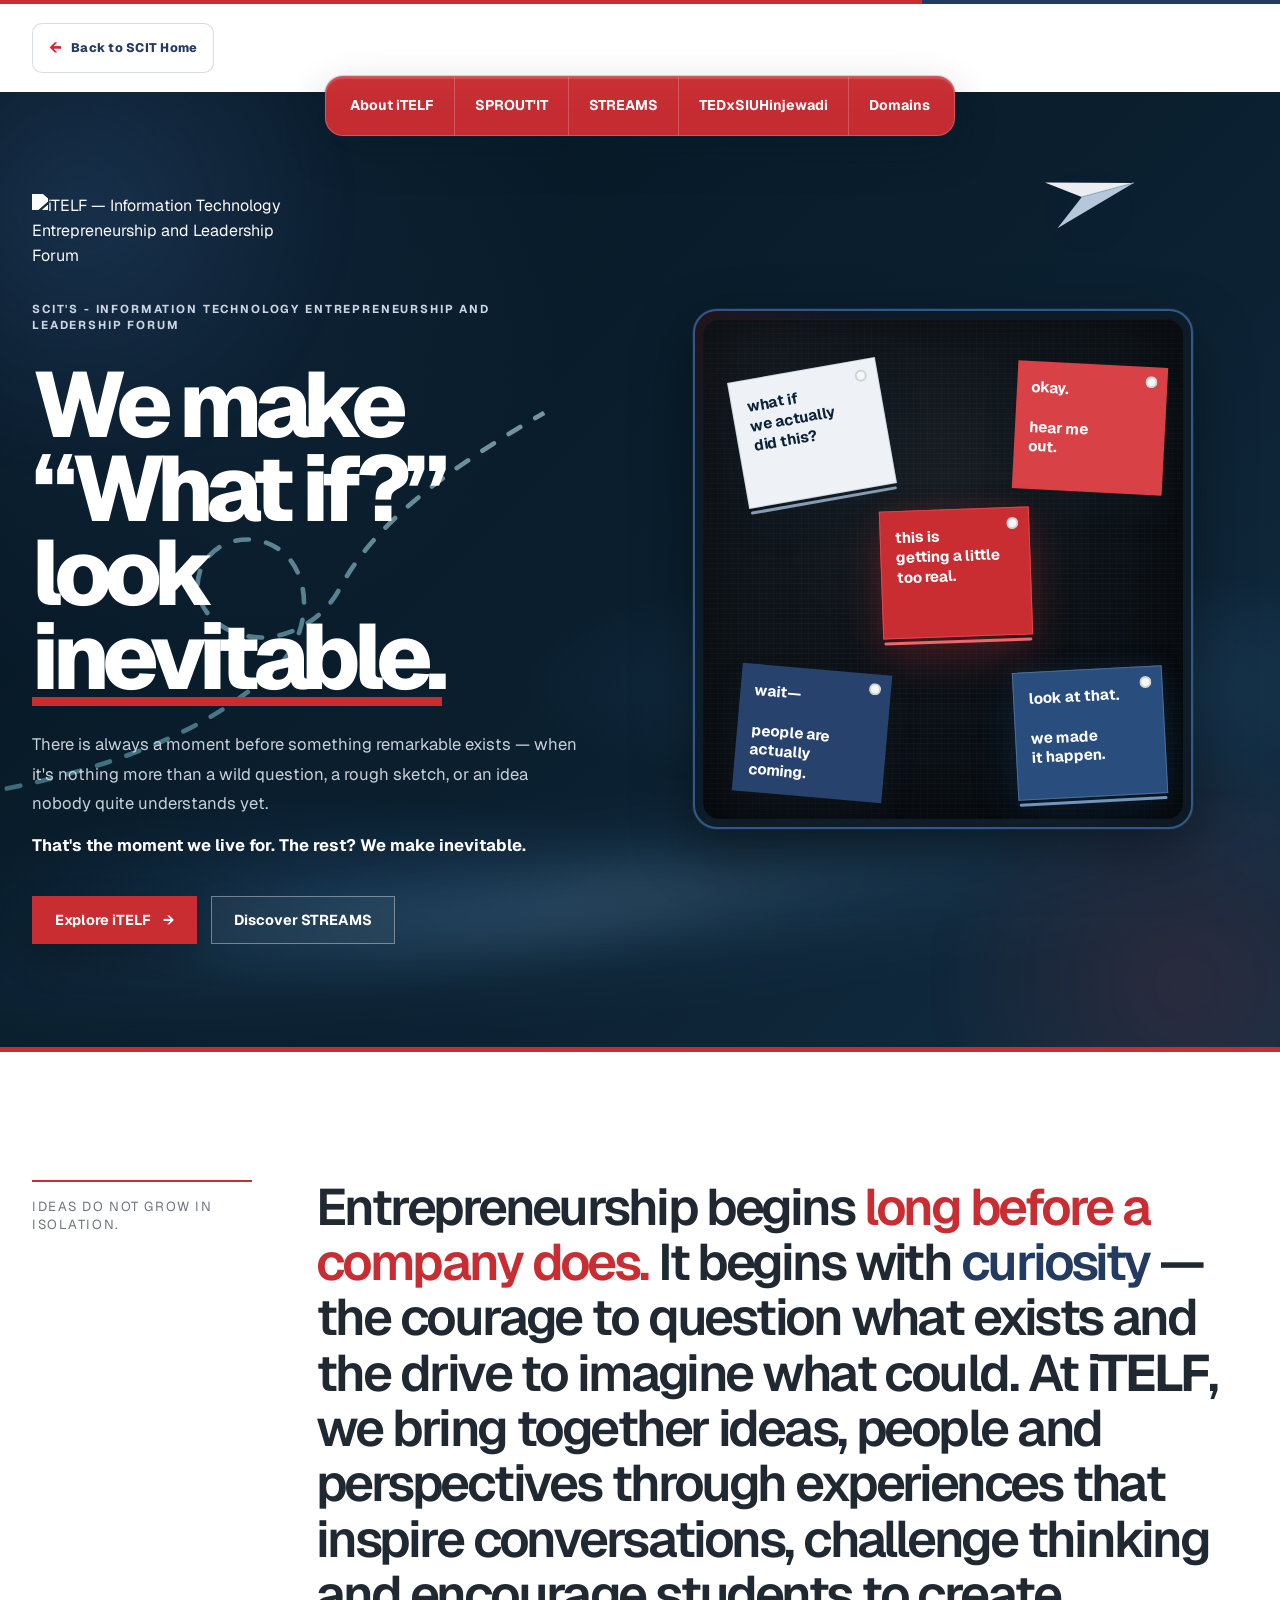
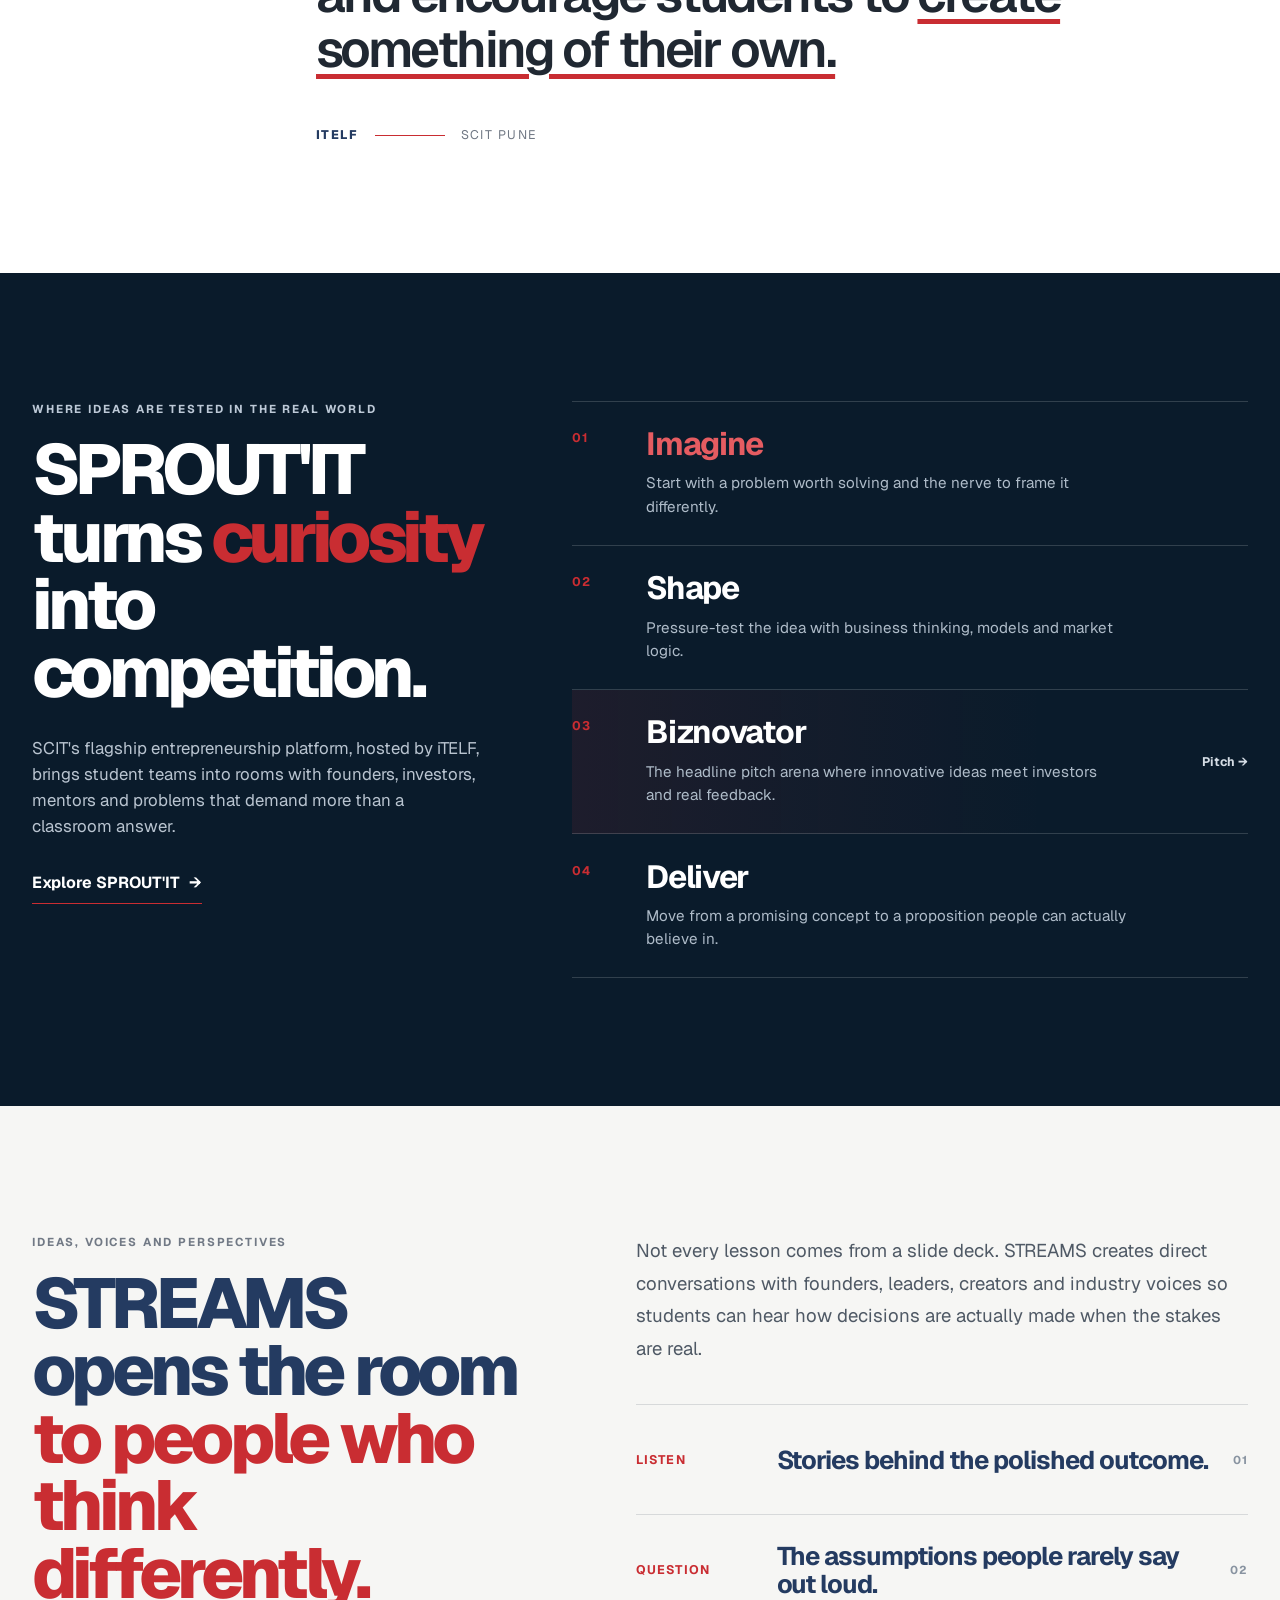
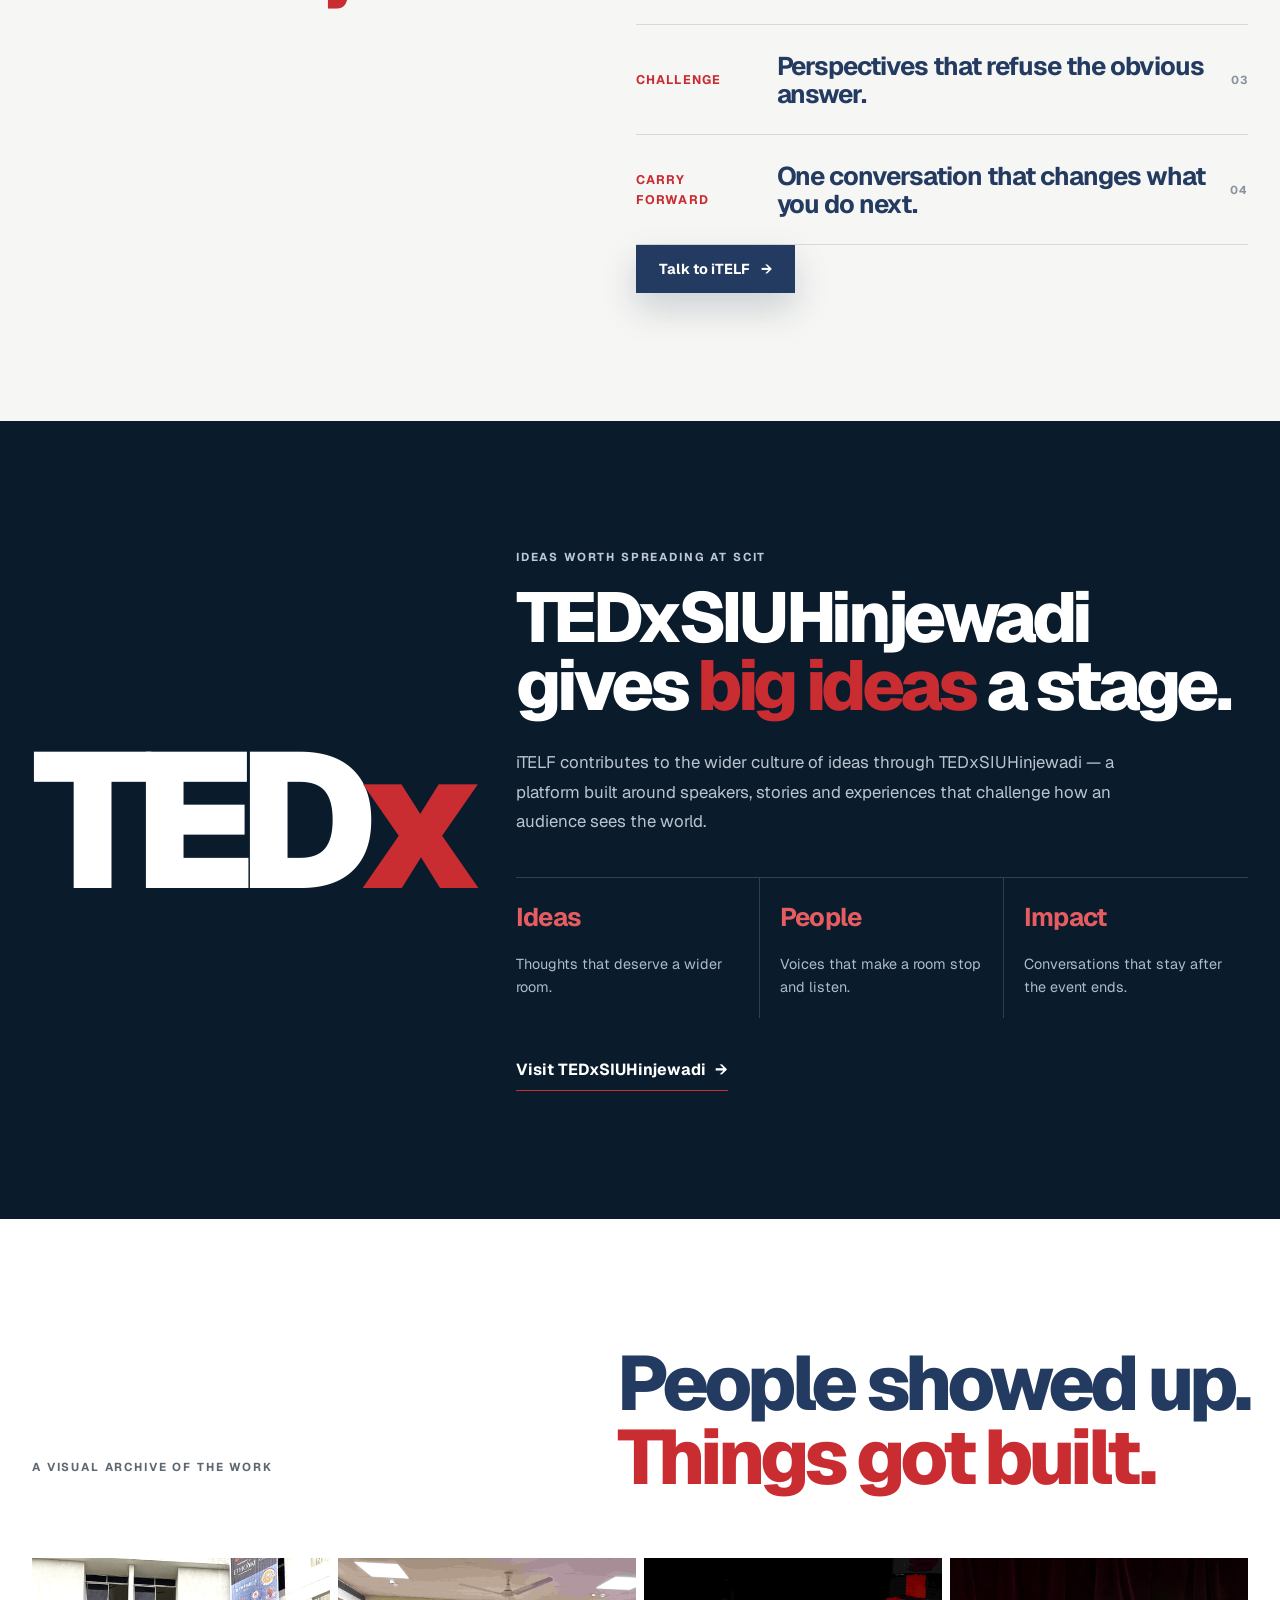
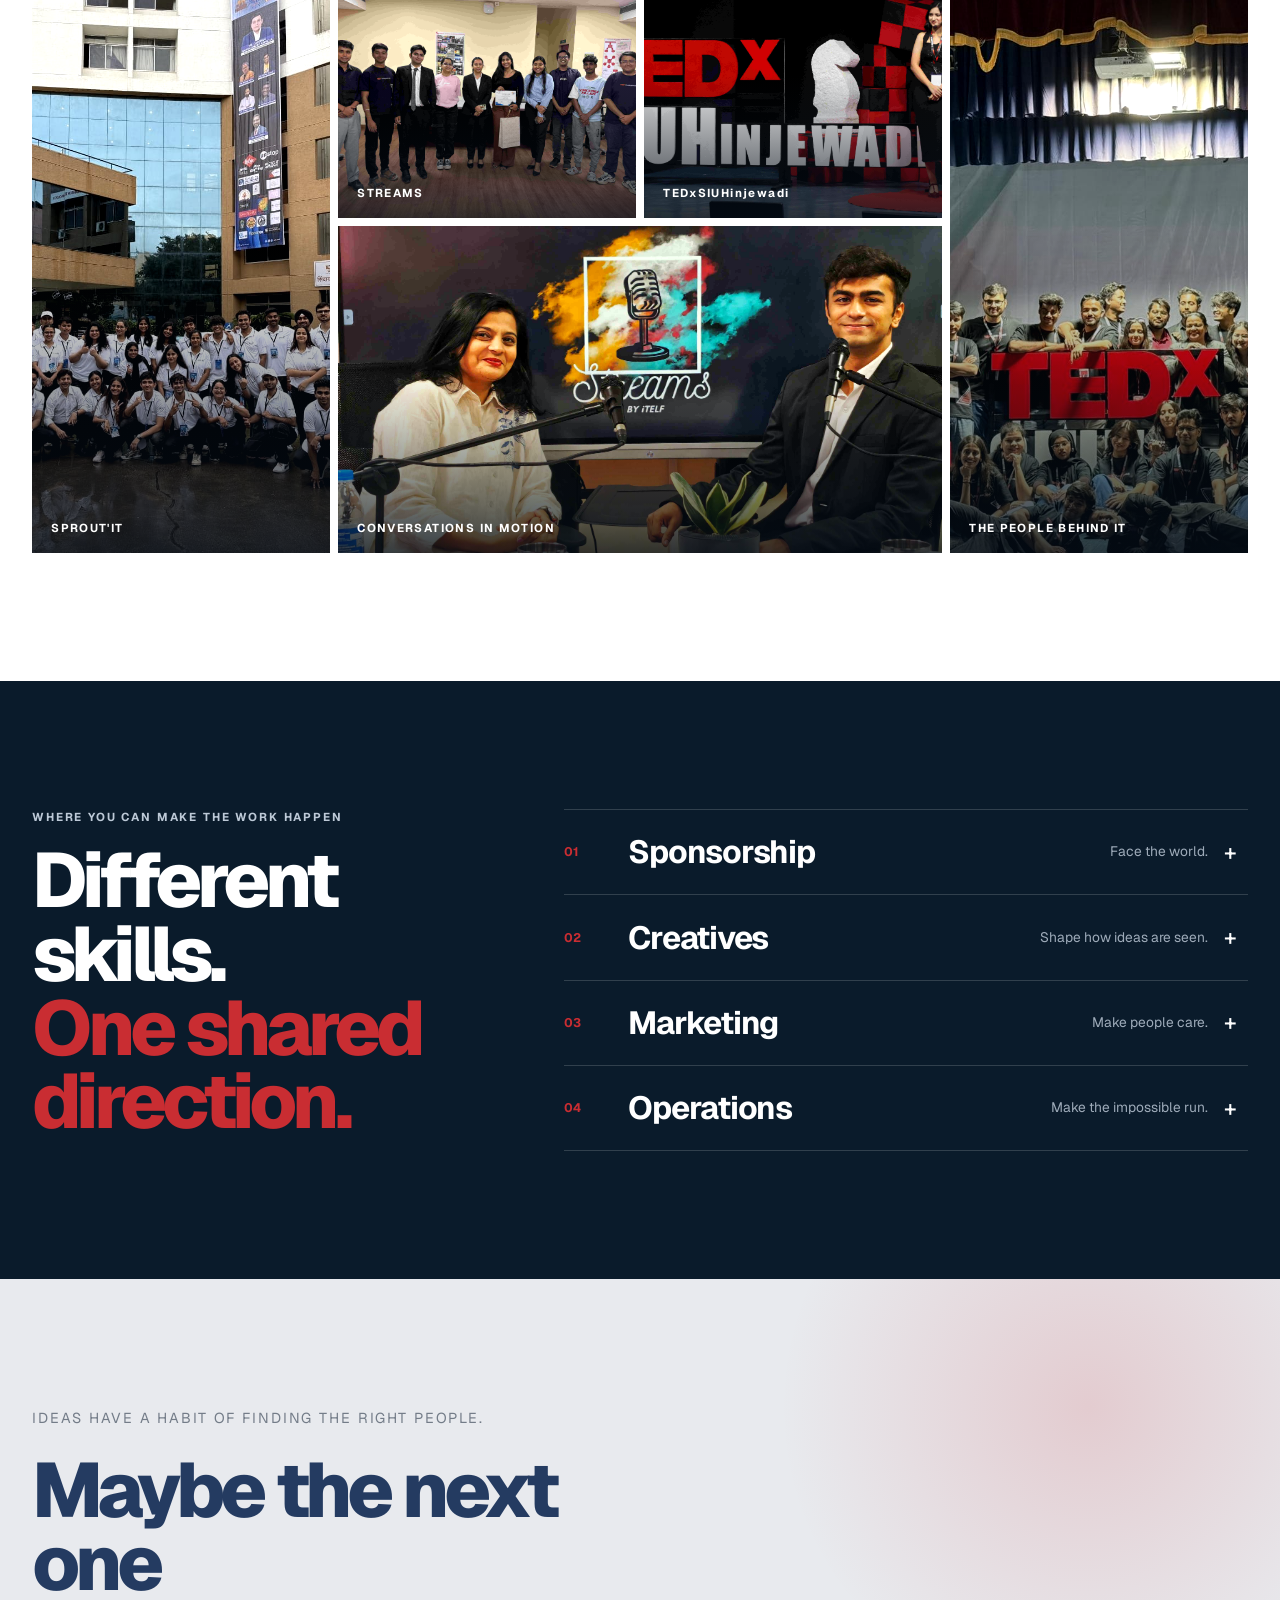
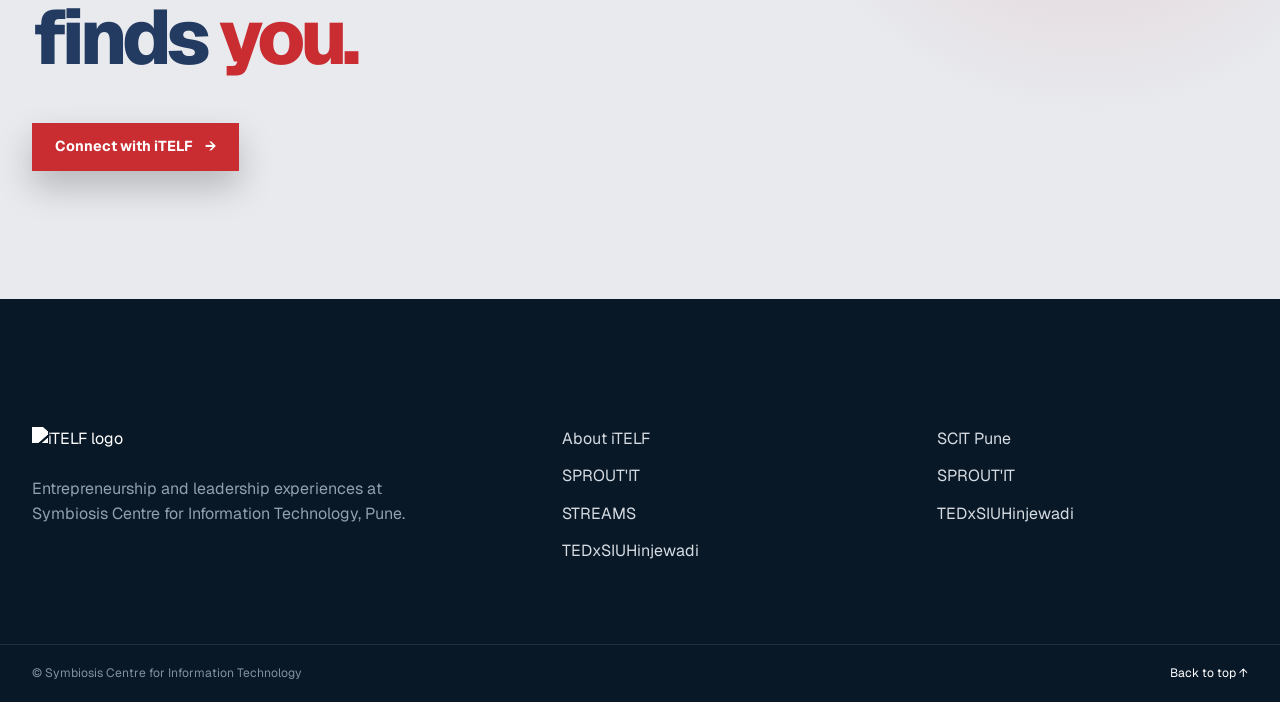
==== commit 1472006e: "Basic revamp and ideated" ====
--- a/index.html
+++ b/index.html
@@ -12,6 +12,7 @@
   <link href="https://fonts.googleapis.com/css2?family=Geist:wght@400;500;600;700;800;900&display=swap"
     rel="stylesheet">
   <link rel="stylesheet" href="css/style.css">
+  <link rel="stylesheet" href="css/responsive.css">
   <link rel="icon" href="src/images/browser-icon.svg" type="image/svg+xml">
 </head>
 
@@ -48,12 +49,16 @@
     <section class="hero">
       <div class="hero-glow glow-one"></div>
       <div class="hero-glow glow-two"></div>
+      <div class="hero-light-sweep" aria-hidden="true"></div>
+      <img class="hero-flight" src="src/images/itelf-paper-plane-hero.svg" alt="" aria-hidden="true" width="1400"
+        height="800" decoding="async" />
 
       <div class="hero-inner">
         <div class="hero-copy">
           <div class="hero-brandmark">
             <a href="#top" aria-label="iTELF home">
-              <img src="src/images/iTELF-logo.png" alt="iTELF — Information Technology Entrepreneurship and Leadership Forum">
+              <img src="src/images/iTELF-logo.png"
+                alt="iTELF — Information Technology Entrepreneurship and Leadership Forum">
             </a>
           </div>
           <p class="hero-kicker">SCIT's - Information Technology entrepreneurship and leadership forum</p>
@@ -79,44 +84,36 @@
 
         <div class="board-neon-frame">
           <div class="board" id="board" aria-label="An interconnected board of ideas">
-            <svg class="board-threads" viewBox="0 0 560 460" fill="none" xmlns="http://www.w3.org/2000/svg"
-              aria-hidden="true">
-              <path class="thread" data-pair="1-2" d="M120,90 C200,60 260,140 300,150" />
-              <path class="thread" data-pair="2-3" d="M300,150 C340,220 260,260 210,300" />
-              <path class="thread" data-pair="1-4" d="M120,90 C80,180 120,260 150,340" />
-              <path class="thread" data-pair="3-4" d="M210,300 C200,330 180,340 150,340" />
-              <path class="thread" data-pair="4-5" d="M150,340 C220,380 320,370 380,330" />
-              <path class="thread" data-pair="2-5" d="M300,150 C360,200 400,260 380,330" />
-            </svg>
-
-            <div class="board-card note-step note-thought" data-card="1" style="--rot:-4deg;">
+
+
+            <div class="board-card note-step note-thought" data-card="1" style="--rot:-10deg;">
               <span class="card-pin"></span>
               <p>what if<br>we actually<br>did this?</p>
-              <span class="card-tag">THOUGHT</span>
+
             </div>
 
             <div class="board-card note-red" data-card="2" style="--rot:3deg;">
               <span class="card-pin"></span>
               <p>okay.<br><br>hear me<br>out.</p>
-              <span class="card-tag">SPARK</span>
+
             </div>
 
             <div class="board-card note-step note-build" data-card="3" style="--rot:-2deg;">
               <span class="card-pin"></span>
               <p>this is<br>getting a little<br>too real.</p>
-              <span class="card-tag">BUILD</span>
+
             </div>
 
             <div class="board-card note-blue" data-card="4" style="--rot:5deg;">
               <span class="card-pin"></span>
               <p>wait—<br><br>people are<br>actually coming.</p>
-              <span class="card-tag">MOMENT</span>
+
             </div>
 
             <div class="board-card note-step note-final" data-card="5" style="--rot:-3deg;">
               <span class="card-pin"></span>
               <p>look at that.<br><br>we made<br>it happen.</p>
-              <span class="card-tag">INEVITABLE</span>
+
             </div>
           </div>
         </div>
--- a/css/style.css
+++ b/css/style.css
@@ -33,14 +33,18 @@
    02. RESET / GLOBAL
    --------------------------------------------------------- */
 
-*, *::before, *::after {
+*,
+*::before,
+*::after {
   box-sizing: border-box;
   margin: 0;
 }
+
 html {
   scroll-behavior: smooth;
   scroll-padding-top: 96px;
 }
+
 body {
   min-width: 320px;
   overflow-x: hidden;
@@ -50,29 +54,47 @@
   line-height: 1.55;
   text-rendering: optimizeLegibility;
 }
-body, button, a {
+
+body,
+button,
+a {
   -webkit-tap-highlight-color: transparent;
 }
+
 a {
   color: inherit;
   text-decoration: none;
 }
-button, summary {
+
+button,
+summary {
   font: inherit;
 }
+
 button {
   color: inherit;
 }
-img, svg {
+
+img,
+svg {
   display: block;
   max-width: 100%;
 }
+
 img {
   height: auto;
 }
-main, section, header, footer, nav, div {
+
+main,
+section,
+header,
+footer,
+nav,
+div {
   min-width: 0;
-}::selection {
+}
+
+::selection {
   background: rgba(201, 45, 50, 0.18);
   color: var(--navy-deep);
 }
@@ -83,29 +105,35 @@
 
 .top-rule {
   height: 4px;
-  background: linear-gradient( 90deg, var(--red) 0 72%, var(--navy) 72% 100% );
-}
+  background: linear-gradient(90deg, var(--red) 0 72%, var(--navy) 72% 100%);
+}
+
 .page-shell {
   width: 100%;
   max-width: 100%;
   overflow-x: clip;
 }
+
 .section-inner {
   width: min(var(--max), 100%);
   margin: 0 auto;
   padding: var(--section-pad) 2rem;
 }
+
 .chapter {
   position: relative;
 }
+
 .light-chapter {
   background: var(--paper);
   color: var(--ink);
 }
+
 .dark-chapter {
   background: var(--navy-deep);
   color: var(--white);
 }
+
 .section-kicker {
   margin-bottom: 1.2rem;
   color: var(--ink-soft);
@@ -115,12 +143,15 @@
   line-height: 1.4;
   text-transform: uppercase;
 }
+
 .dark-chapter .section-kicker {
   color: #bdc9d7;
 }
+
 .wide-heading {
   margin-bottom: 4rem;
 }
+
 .wide-heading h2,
 .action-inner h2 {
   color: var(--navy);
@@ -129,7 +160,9 @@
   letter-spacing: -0.065em;
   line-height: 0.96;
 }
-.wide-heading h2 span, .action-inner h2 span {
+
+.wide-heading h2 span,
+.action-inner h2 span {
   color: var(--red);
 }
 
@@ -219,11 +252,11 @@
   display: flex;
   align-items: center;
   justify-content: center;
-  border: 1px solid rgba(255,255,255,0.20);
+  border: 1px solid rgba(255, 255, 255, 0.20);
   border-radius: 18px;
   overflow: hidden;
-  background: rgba(201,45,50,0.98);
-  box-shadow: 0 16px 42px rgba(7,24,39,0.24), 0 2px 0 rgba(255,255,255,0.12) inset, 0 0 0 1px rgba(36,59,97,0.18);
+  background: rgba(201, 45, 50, 0.98);
+  box-shadow: 0 16px 42px rgba(7, 24, 39, 0.24), 0 2px 0 rgba(255, 255, 255, 0.12) inset, 0 0 0 1px rgba(36, 59, 97, 0.18);
   backdrop-filter: blur(12px);
   -webkit-backdrop-filter: blur(12px);
 }
@@ -241,7 +274,7 @@
   display: flex;
   align-items: center;
   justify-content: center;
-  border-left: 1px solid rgba(255,255,255,0.20);
+  border-left: 1px solid rgba(255, 255, 255, 0.20);
   color: var(--white);
   font-size: 0.88rem;
   font-weight: 700;
@@ -255,7 +288,7 @@
 
 .nav-links a:hover,
 .nav-links a:focus-visible {
-  background: rgba(0,0,0,0.14);
+  background: rgba(0, 0, 0, 0.14);
 }
 
 .nav-toggle {
@@ -298,35 +331,46 @@
     background 0.25s var(--ease),
     border-color 0.25s var(--ease);
 }
+
 .btn:hover {
   transform: translateY(-3px);
 }
+
 .btn-primary {
   background: var(--red);
   color: var(--white);
   box-shadow: 0 16px 35px rgba(0, 0, 0, 0.22);
 }
-.btn-primary:hover, .btn-primary:focus-visible {
+
+.btn-primary:hover,
+.btn-primary:focus-visible {
   background: #db3a40;
 }
+
 .btn-secondary {
   border-color: rgba(255, 255, 255, 0.38);
   background: rgba(255, 255, 255, 0.05);
   color: var(--white);
   backdrop-filter: blur(10px);
 }
-.btn-secondary:hover, .btn-secondary:focus-visible {
+
+.btn-secondary:hover,
+.btn-secondary:focus-visible {
   border-color: rgba(255, 255, 255, 0.62);
   background: rgba(255, 255, 255, 0.1);
 }
+
 .btn-dark {
   background: var(--navy);
   color: var(--white);
   box-shadow: 0 16px 35px rgba(18, 45, 71, 0.18);
 }
-.btn-dark:hover, .btn-dark:focus-visible {
+
+.btn-dark:hover,
+.btn-dark:focus-visible {
   background: #2f507f;
 }
+
 .text-link {
   width: fit-content;
   display: inline-flex;
@@ -340,7 +384,9 @@
     color 0.25s var(--ease),
     border-color 0.25s var(--ease);
 }
-.text-link:hover, .text-link:focus-visible {
+
+.text-link:hover,
+.text-link:focus-visible {
   color: var(--red-soft);
   border-color: currentColor;
 }
@@ -355,35 +401,96 @@
   padding: clamp(5rem, 8vw, 8rem) 2rem;
   overflow: hidden;
   background:
-    radial-gradient(
-      circle at 10% 15%,
+    radial-gradient(circle at 10% 15%,
       rgba(47, 77, 125, 0.22),
-      transparent 32%
-    ),
+      transparent 32%),
     linear-gradient(135deg, #061622 0%, #0b2030 58%, #132d43 100%);
   color: var(--white);
   border-bottom: 5px solid var(--red);
 }
+
+/* Animated hero atmosphere + paper-plane trajectory */
+
 .hero::after {
   content: "";
   position: absolute;
   inset: 0;
+  z-index: -3;
+  pointer-events: none;
+  background:
+    radial-gradient(ellipse 52% 18% at 78% 62%,
+      rgba(91, 175, 255, 0.14),
+      transparent 72%),
+    radial-gradient(ellipse 42% 14% at 27% 84%,
+      rgba(65, 140, 220, 0.12),
+      transparent 72%);
+}
+
+.hero-light-sweep {
+  position: absolute;
   z-index: -2;
-  opacity: 0.12;
-  background-image:
-    linear-gradient(
-      90deg,
-      transparent 49%,
-      rgba(255, 255, 255, 0.18) 50%,
-      transparent 51%
-    ),
-    linear-gradient(
-      rgba(255, 255, 255, 0.13) 1px,
-      transparent 1px
-    );
-  background-size: 140px 100%, 100% 140px;
-  mask-image: linear-gradient(to bottom, #000, transparent);
-}
+  left: -18%;
+  bottom: 7%;
+  width: 140%;
+  height: 170px;
+  border-radius: 50%;
+  background:
+    radial-gradient(ellipse at center,
+      rgba(174, 220, 255, 0.34) 0%,
+      rgba(99, 174, 235, 0.18) 24%,
+      rgba(70, 140, 210, 0.06) 48%,
+      transparent 72%);
+  filter: blur(26px);
+  opacity: 0.7;
+  transform: rotate(-7deg) translate3d(-4%, 0, 0);
+  animation: heroLightDrift 14s ease-in-out infinite;
+  pointer-events: none;
+}
+
+.hero-flight {
+  position: absolute;
+  z-index: -1;
+  top: 0;
+  left: -6%;
+  right: auto;
+  width: 106%;
+  max-width: none;
+  height: auto;
+  opacity: 0.94;
+  pointer-events: none;
+  user-select: none;
+  filter: drop-shadow(0 16px 34px rgba(68, 156, 234, 0.08));
+  animation: none;
+  transform-origin: center;
+}
+
+@keyframes heroLightDrift {
+
+  0%,
+  100% {
+    opacity: 0.52;
+    transform: rotate(-7deg) translate3d(-5%, 0, 0) scale(0.98);
+  }
+
+  50% {
+    opacity: 0.82;
+    transform: rotate(-7deg) translate3d(5%, -8px, 0) scale(1.03);
+  }
+}
+
+@keyframes heroFlightFloat {
+
+  0%,
+  100% {
+    transform: translate3d(0, 0, 0) scale(1);
+  }
+
+  50% {
+    transform: translate3d(-10px, -7px, 0) scale(1.012);
+  }
+}
+
+
 .hero-glow {
   position: absolute;
   z-index: -1;
@@ -391,28 +498,27 @@
   pointer-events: none;
   filter: blur(18px);
 }
+
 .glow-one {
   width: 34rem;
   height: 34rem;
   left: -12rem;
   top: -10rem;
-  background: radial-gradient(
-    circle,
-    rgba(49, 88, 134, 0.25),
-    transparent 68%
-  );
-}
+  background: radial-gradient(circle,
+      rgba(49, 88, 134, 0.25),
+      transparent 68%);
+}
+
 .glow-two {
   width: 32rem;
   height: 32rem;
   right: -10rem;
   bottom: -12rem;
-  background: radial-gradient(
-    circle,
-    rgba(201, 45, 50, 0.14),
-    transparent 68%
-  );
-}
+  background: radial-gradient(circle,
+      rgba(201, 45, 50, 0.14),
+      transparent 68%);
+}
+
 .hero-inner {
   width: min(var(--max), 100%);
   margin: 0 auto;
@@ -421,22 +527,27 @@
   align-items: center;
   gap: clamp(2.5rem, 4.5vw, 5rem);
 }
+
 .hero-copy {
   max-width: 650px;
 }
+
 .hero-brandmark {
   width: clamp(180px, 20vw, 270px);
   margin-bottom: 2rem;
 }
+
 .hero-brandmark a {
   display: inline-block;
 }
+
 .hero-brandmark img {
   width: 100%;
   height: auto;
   filter: brightness(0) invert(1);
   opacity: 0.98;
 }
+
 .hero-kicker {
   margin-bottom: 1.8rem;
   color: #cbd5e4;
@@ -446,6 +557,7 @@
   line-height: 1.45;
   text-transform: uppercase;
 }
+
 .hero-headline {
   margin-bottom: 2rem;
   font-size: clamp(4rem, 7.2vw, 7.7rem);
@@ -453,6 +565,7 @@
   letter-spacing: -0.075em;
   line-height: 0.91;
 }
+
 .hero-headline span {
   color: var(--white);
   text-decoration: underline;
@@ -460,17 +573,20 @@
   text-decoration-thickness: 0.1em;
   text-underline-offset: 0.09em;
 }
+
 .hero-subhead {
   max-width: 58ch;
   color: #c7d0d9;
   font-size: clamp(1rem, 1.3vw, 1.2rem);
   line-height: 1.75;
 }
+
 .hero-subhead strong {
   display: block;
   margin-top: 0.8rem;
   color: var(--white);
 }
+
 .hero-actions {
   margin-top: 2.3rem;
   display: flex;
@@ -483,53 +599,50 @@
    --------------------------------------------------------- */
 .board-neon-frame {
   position: relative;
-  width: min(100%, 700px);
+  width: min(100%, 500px);
   justify-self: center;
-  padding: 10px;
+  padding: 8px;
   border: 2px solid var(--blue);
-  border-radius: var(--radius-lg);
-  background: rgba(14, 34, 54, 0.42);
+  border-radius: 24px;
+  background: rgba(8, 14, 20, 0.72);
   box-shadow:
-    0 24px 70px rgba(0, 0, 0, 0.28),
-    0 0 0 1px rgba(92, 130, 170, 0.18);
-}
+    0 22px 60px rgba(0, 0, 0, 0.42),
+    0 0 0 1px rgba(92, 130, 170, 0.16);
+}
+
 .board-neon-frame::before {
   content: "";
   position: absolute;
   inset: -2px;
   z-index: -1;
   border-radius: inherit;
-  background: linear-gradient(
-    135deg,
-    var(--red) 0%,
-    var(--blue) 18%,
-    var(--blue) 82%,
-    var(--navy) 100%
-  );
+  background: linear-gradient(135deg,
+      var(--red) 0%,
+      var(--blue) 18%,
+      var(--blue) 82%,
+      var(--navy) 100%);
   opacity: 0.55;
   pointer-events: none;
 }
+
 .board {
   position: relative;
   width: 100%;
-  height: 470px;
-  min-height: 470px;
+  width: 100%;
+  height: 500px;
+  min-height: 400px;
   overflow: hidden;
-  border-radius: 17px;
+  border-radius: 16px;
   background:
-    radial-gradient(
-      circle at 40% 20%,
-      rgba(255, 255, 255, 0.65),
-      transparent 34%
-    ),
-    repeating-linear-gradient(
-      90deg,
-      rgba(28, 53, 88, 0.06) 0 1px,
-      transparent 1px 140px
-    ),
-    linear-gradient(145deg, #e7eaef, #c8cfdb 48%, #b8c1cf);
-  box-shadow: inset 0 0 90px rgba(255, 255, 255, 0.35);
-}
+    radial-gradient(circle at 50% 38%, rgba(255, 255, 255, 0.045), transparent 42%),
+    repeating-linear-gradient(0deg, rgba(255, 255, 255, 0.022) 0 1px, transparent 1px 5px),
+    repeating-linear-gradient(90deg, rgba(255, 255, 255, 0.016) 0 1px, transparent 1px 7px),
+    linear-gradient(145deg, #171d24 0%, #0d1319 48%, #080d12 100%);
+  box-shadow:
+    inset 0 0 80px rgba(0, 0, 0, 0.58),
+    inset 0 1px 0 rgba(255, 255, 255, 0.05);
+}
+
 .board-threads {
   position: absolute;
   inset: 0;
@@ -537,23 +650,26 @@
   width: 100%;
   height: 100%;
 }
+
 .thread {
-  stroke: var(--navy);
+  stroke: #7289a6;
   stroke-width: 2;
   stroke-dasharray: 480;
   stroke-dashoffset: 480;
-  opacity: 0.55;
-}
+  opacity: 0.7;
+}
+
 .thread.active {
   stroke: var(--red);
   opacity: 1;
 }
+
 .board-card {
   position: absolute;
   z-index: 2;
-  width: 170px;
-  min-height: 142px;
-  padding: 1.15rem 1rem 0.8rem;
+  width: 150px;
+  min-height: 128px;
+  padding: 1rem 0.9rem 0.75rem;
   color: #1f2730;
   box-shadow: 0 18px 30px rgba(27, 34, 44, 0.24);
   transform: rotate(var(--rot)) translateY(-15px);
@@ -566,58 +682,89 @@
 
 /* Stable desktop board coordinates. Kept here so the cards never fall back
    to the same absolute origin when inline positioning is removed. */
-.board-card[data-card="1"] { top: 18%; left: 10%; }
-.board-card[data-card="2"] { top: 11%; left: 49%; }
-.board-card[data-card="3"] { top: 42%; left: 35%; }
-.board-card[data-card="4"] { top: 64%; left: 12%; }
-.board-card[data-card="5"] { top: 61%; left: 57%; }
+.board-card[data-card="1"] {
+  top: 10%;
+  left: 7%;
+}
+
+.board-card[data-card="2"] {
+  top:9%;
+  left: 65%;
+}
+
+.board-card[data-card="3"] {
+  top: 38%;
+  left: 37%;
+}
+
+.board-card[data-card="4"] {
+  top: 70%;
+  left: 7%;
+}
+
+.board-card[data-card="5"] {
+  top: 70%;
+  left: 65%;
+}
+
 .board-card.settled {
   opacity: 1;
   transform: rotate(var(--rot)) translateY(0);
 }
+
 .board.dimming .board-card:not(.card-active) {
   filter: brightness(0.78);
   opacity: 0.55;
 }
-.board-card:hover, .board-card.card-active {
+
+.board-card:hover,
+.board-card.card-active {
   transform: rotate(var(--rot)) translateY(-8px) scale(1.03);
   z-index: 5;
 }
+
 .board-card p {
   font-size: 0.95rem;
   font-weight: 700;
   line-height: 1.3;
 }
+
 .note-paper {
   background: #fffdf7;
 }
+
 .note-red {
   background: #d84145;
   color: var(--white);
 }
+
 .note-blue {
   background: #27436d;
   color: var(--white);
 }
 
-/* Intentional three-step progression */ .note-thought {
+/* Intentional three-step progression */
+.note-thought {
   background: #eef2f7;
   color: #0b2238;
   border: 1px solid rgba(33, 59, 99, 0.14);
   box-shadow: 0 18px 38px rgba(8, 29, 48, 0.16);
 }
+
 .note-build {
   background: var(--red);
   color: var(--white);
   border: 1px solid #dd474c;
   box-shadow: 0 20px 44px rgba(201, 45, 50, 0.28), 0 0 24px rgba(201, 45, 50, 0.1);
 }
+
 .note-final {
   background: #294d7d;
   color: var(--white);
   border: 1px solid #4a6d97;
   box-shadow: 0 20px 44px rgba(20, 52, 87, 0.3), 0 0 24px rgba(49, 88, 134, 0.14);
 }
+
 .note-thought::after,
 .note-build::after,
 .note-final::after {
@@ -629,15 +776,19 @@
   height: 3px;
   border-radius: 999px;
 }
+
 .note-thought::after {
   background: #879bb3;
 }
+
 .note-build::after {
   background: #ef676c;
 }
+
 .note-final::after {
   background: #7295bc;
 }
+
 .card-pin {
   position: absolute;
   top: 9px;
@@ -648,6 +799,7 @@
   border-radius: 50%;
   background: #f6f7f9;
 }
+
 .card-tag {
   display: block;
   margin-top: 1.25rem;
@@ -665,11 +817,13 @@
 .about {
   background: var(--white);
 }
+
 .about-layout {
   display: grid;
   grid-template-columns: 220px minmax(0, 1fr);
   gap: 4rem;
 }
+
 .section-side {
   padding-top: 1rem;
   border-top: 2px solid var(--red);
@@ -679,6 +833,7 @@
   line-height: 1.4;
   text-transform: uppercase;
 }
+
 .about-manifesto {
   max-width: 1100px;
   font-size: clamp(2rem, 4vw, 4.7rem);
@@ -686,17 +841,21 @@
   letter-spacing: -0.05em;
   line-height: 1.08;
 }
+
 .accent-red {
   color: var(--red);
 }
+
 .accent-navy {
   color: var(--navy);
 }
+
 .underline-text {
   text-decoration: underline;
   text-decoration-color: var(--red);
   text-underline-offset: 0.14em;
 }
+
 .about-signature {
   margin-top: 3rem;
   display: flex;
@@ -707,10 +866,12 @@
   letter-spacing: 0.12em;
   text-transform: uppercase;
 }
+
 .about-signature span:first-child {
   color: var(--navy);
   font-weight: 800;
 }
+
 .about-line {
   width: 70px;
   height: 1px;
@@ -727,9 +888,11 @@
   gap: clamp(3rem, 7vw, 8rem);
   align-items: start;
 }
+
 .sprout-intro {
   max-width: 620px;
 }
+
 .sprout-intro h2,
 .streams-title h2,
 .tedx-copy h2 {
@@ -739,20 +902,26 @@
   letter-spacing: -0.065em;
   line-height: 0.96;
 }
-.sprout-intro h2 span, .streams-title h2 span, .tedx-copy h2 span {
+
+.sprout-intro h2 span,
+.streams-title h2 span,
+.tedx-copy h2 span {
   color: var(--red);
 }
-.sprout-intro > p:not(.section-kicker) {
+
+.sprout-intro>p:not(.section-kicker) {
   max-width: 48ch;
   margin-bottom: 2rem;
   color: #b9c4d0;
   font-size: 1.05rem;
 }
+
 .sprout-rail {
   display: grid;
   gap: 0;
   border-top: 1px solid var(--line-dark);
 }
+
 .sprout-step {
   position: relative;
   min-height: 135px;
@@ -766,16 +935,19 @@
     background 0.35s var(--ease),
     padding 0.35s var(--ease);
 }
+
 .sprout-step:hover {
   padding-left: 0.8rem;
   background: rgba(255, 255, 255, 0.03);
 }
+
 .sprout-step-number {
   color: var(--red);
   font-size: 0.78rem;
   font-weight: 700;
   letter-spacing: 0.1em;
 }
+
 .sprout-step strong {
   display: block;
   color: var(--white);
@@ -783,18 +955,22 @@
   letter-spacing: -0.04em;
   line-height: 1;
 }
+
 .sprout-step p {
   max-width: 48ch;
   margin-top: 0.7rem;
   color: #aebbc8;
   font-size: 0.95rem;
 }
+
 .sprout-step.is-featured strong {
   color: var(--red-soft);
 }
+
 .biznovator-step {
-  background: linear-gradient( 90deg, rgba(201, 45, 50, 0.1), transparent 70% );
-}
+  background: linear-gradient(90deg, rgba(201, 45, 50, 0.1), transparent 70%);
+}
+
 .step-accent {
   align-self: center;
   color: #d5dde5;
@@ -813,20 +989,25 @@
   gap: clamp(3rem, 8vw, 9rem);
   align-items: start;
 }
+
 .streams-title {
   position: sticky;
   top: 7rem;
   align-self: start;
 }
+
 .streams-title h2 {
   color: var(--navy);
 }
+
 .streams-title .section-kicker {
   color: #717985;
 }
+
 .streams-content {
   max-width: 780px;
 }
+
 .streams-lead {
   max-width: 58ch;
   margin-bottom: 2.5rem;
@@ -834,9 +1015,11 @@
   font-size: clamp(1.05rem, 1.45vw, 1.2rem);
   line-height: 1.75;
 }
+
 .stream-lines {
   border-top: 1px solid var(--line);
 }
+
 .stream-line {
   min-height: 110px;
   padding: 1.4rem 0;
@@ -849,10 +1032,12 @@
     padding 0.35s var(--ease),
     background 0.35s var(--ease);
 }
+
 .stream-line:hover {
   padding-inline: 0.85rem;
   background: rgba(36, 59, 97, 0.04);
 }
+
 .stream-line span {
   color: var(--red);
   font-size: 0.78rem;
@@ -860,12 +1045,14 @@
   text-transform: uppercase;
   letter-spacing: 0.1em;
 }
+
 .stream-line strong {
   color: var(--navy);
   font-size: clamp(1.25rem, 2vw, 1.9rem);
   letter-spacing: -0.04em;
   line-height: 1.1;
 }
+
 .stream-line i {
   color: #8893a0;
   font-size: 0.72rem;
@@ -884,6 +1071,7 @@
   gap: clamp(3rem, 7vw, 8rem);
   align-items: center;
 }
+
 .tedx-word {
   color: var(--white);
   font-size: clamp(6rem, 15vw, 13rem);
@@ -891,29 +1079,35 @@
   letter-spacing: -0.09em;
   line-height: 0.75;
 }
+
 .tedx-word span {
   color: var(--red);
 }
+
 .tedx-copy {
   max-width: 820px;
 }
+
 .tedx-copy h2 {
   color: var(--white);
 }
-.tedx-copy > p:not(.section-kicker) {
+
+.tedx-copy>p:not(.section-kicker) {
   max-width: 58ch;
   margin-bottom: 2.5rem;
   color: #b9c4d0;
   font-size: 1.05rem;
   line-height: 1.75;
 }
+
 .tedx-points {
   margin-bottom: 2.5rem;
   display: grid;
   grid-template-columns: repeat(3, minmax(0, 1fr));
   border-top: 1px solid var(--line-dark);
 }
-.tedx-points > div {
+
+.tedx-points>div {
   min-height: 140px;
   padding: 1.25rem 1.25rem 1.25rem 0;
   display: flex;
@@ -922,18 +1116,22 @@
   gap: 1rem;
   border-right: 1px solid var(--line-dark);
 }
-.tedx-points > div:last-child {
+
+.tedx-points>div:last-child {
   border-right: 0;
   padding-left: 1.25rem;
 }
-.tedx-points > div:nth-child(2) {
+
+.tedx-points>div:nth-child(2) {
   padding-left: 1.25rem;
 }
+
 .tedx-points strong {
   color: var(--red-soft);
   font-size: clamp(1.2rem, 2vw, 1.7rem);
   letter-spacing: -0.03em;
 }
+
 .tedx-points span {
   color: #aebbc8;
   font-size: 0.9rem;
@@ -946,30 +1144,36 @@
 .gallery-chapter {
   background: var(--white);
 }
+
 .gallery-heading {
   display: flex;
   align-items: end;
   justify-content: space-between;
   gap: 3rem;
 }
+
 .gallery-grid {
   display: grid;
   grid-template-columns: repeat(4, 1fr);
   grid-auto-flow: dense;
   gap: 8px;
 }
+
 .gallery-tile {
   position: relative;
   min-height: 260px;
   overflow: hidden;
   background: var(--navy);
 }
+
 .gallery-tile.tall {
   grid-row: span 2;
 }
+
 .gallery-tile.wide {
   grid-column: span 2;
 }
+
 .gallery-tile img {
   width: 100%;
   height: 100%;
@@ -979,21 +1183,22 @@
     transform 0.8s var(--ease),
     filter 0.8s var(--ease);
 }
+
 .gallery-tile:hover img {
   transform: scale(1.06);
   filter: contrast(1.14) saturate(0.95);
 }
+
 .gallery-tile::after {
   content: "";
   position: absolute;
   inset: 0;
-  background: linear-gradient(
-    to top,
-    rgba(4, 12, 22, 0.8),
-    transparent 55%
-  );
+  background: linear-gradient(to top,
+      rgba(4, 12, 22, 0.8),
+      transparent 55%);
   pointer-events: none;
 }
+
 .gallery-tile figcaption {
   position: absolute;
   left: 1.2rem;
@@ -1014,18 +1219,23 @@
   grid-template-columns: minmax(280px, 0.8fr) minmax(0, 1.2fr);
   gap: clamp(3rem, 6vw, 6rem);
 }
+
 .domain-heading {
   margin-bottom: 0;
 }
+
 .domain-heading h2 {
   color: var(--white);
 }
+
 .domain-list {
   border-top: 1px solid var(--line-dark);
 }
+
 .domain-row {
   border-bottom: 1px solid var(--line-dark);
 }
+
 .domain-row summary {
   list-style: none;
   min-height: 80px;
@@ -1036,36 +1246,43 @@
   align-items: center;
   cursor: pointer;
 }
+
 .domain-row summary::-webkit-details-marker {
   display: none;
 }
+
 .domain-row summary span {
   color: var(--red);
   font-size: 0.78rem;
   font-weight: 700;
 }
+
 .domain-row summary strong {
   color: var(--white);
   font-size: clamp(1.3rem, 2.5vw, 2.2rem);
   letter-spacing: -0.04em;
   line-height: 1.05;
 }
+
 .domain-row summary em {
   color: #9eabb9;
   font-size: 0.86rem;
   font-style: normal;
 }
+
 .domain-row summary b {
   color: var(--white);
   font-size: 1.4rem;
   font-weight: 500;
   transition: transform 0.3s var(--ease), color 0.3s var(--ease);
 }
+
 .domain-row[open] summary b {
   color: var(--red);
   transform: rotate(45deg);
 }
-.domain-row > div {
+
+.domain-row>div {
   max-width: 62ch;
   padding: 0 0 1.8rem 64px;
   color: #bdc7d1;
@@ -1080,6 +1297,7 @@
   overflow: hidden;
   background: var(--mist);
 }
+
 .action-bg {
   position: absolute;
   top: -15vw;
@@ -1087,23 +1305,24 @@
   width: 50vw;
   height: 50vw;
   border-radius: 50%;
-  background: radial-gradient(
-    circle,
-    rgba(201, 45, 50, 0.16),
-    transparent 68%
-  );
+  background: radial-gradient(circle,
+      rgba(201, 45, 50, 0.16),
+      transparent 68%);
   pointer-events: none;
 }
+
 .action-inner {
   position: relative;
 }
-.action-inner > p {
+
+.action-inner>p {
   margin-bottom: 1.5rem;
   color: #737c88;
   font-size: 0.9rem;
   letter-spacing: 0.13em;
   text-transform: uppercase;
 }
+
 .action-inner h2 {
   max-width: 12ch;
   margin-bottom: 3rem;
@@ -1117,32 +1336,40 @@
   background: #091827;
   color: #d5dbe1;
 }
+
 .footer-main {
   padding-bottom: 5rem;
   display: grid;
   grid-template-columns: 1.5fr 1fr 1fr;
   gap: 4rem;
 }
+
 .footer-brand img {
   width: 100px;
   margin-bottom: 1.6rem;
   filter: brightness(0) invert(1);
 }
+
 .footer-main p {
   max-width: 36ch;
   color: #91a0ae;
 }
+
 .footer-links {
   display: flex;
   flex-direction: column;
   gap: 0.8rem;
 }
+
 .footer-links a {
   transition: color 0.25s var(--ease);
 }
-.footer-links a:hover, .footer-links a:focus-visible {
-  color: var(--white);
-}
+
+.footer-links a:hover,
+.footer-links a:focus-visible {
+  color: var(--white);
+}
+
 .footer-bottom {
   padding: 1.2rem max(2rem, calc((100vw - var(--max)) / 2));
   display: flex;
@@ -1153,379 +1380,36 @@
   color: #82909e;
   font-size: 0.76rem;
 }
+
 .footer-bottom a {
   color: var(--white);
 }
 
 /* ---------------------------------------------------------
+   06A. HERO ATMOSPHERE RESPONSIVE TUNING
+   --------------------------------------------------------- */
+
+
+/* ---------------------------------------------------------
    16. LARGE SCREENS
    --------------------------------------------------------- */
-@media (min-width: 1400px) {.board-neon-frame {
-  width: 700px;
-}
-.board {
-  height: 470px;
-  min-height: 470px;
-}
-}
+
 
 /* ---------------------------------------------------------
    17. TABLET / SMALL LAPTOP
    --------------------------------------------------------- */
-@media (max-width: 1100px) {:root {
-  --section-pad: clamp(5rem, 9vw, 8rem);
-}
-.hero-inner {
-  grid-template-columns: 1fr;
-}
-.hero-copy {
-  max-width: 760px;
-}
-.board-neon-frame {
-  width: min(100%, 700px);
-}
-.about-layout, .sprout-layout, .streams-layout, .tedx-layout, .domains-layout {
-  grid-template-columns: 1fr;
-}
-.section-side {
-  max-width: 280px;
-}
-.streams-title {
-  position: static;
-}
-.sprout-intro, .tedx-copy, .streams-content {
-  max-width: 900px;
-}
-.tedx-word {
-  font-size: clamp(6rem, 18vw, 11rem);
-}
-.gallery-heading {
-  display: block;
-}
-.gallery-heading .section-kicker {
-  margin-bottom: 1.2rem;
-}
-.footer-main {
-  grid-template-columns: 1fr 1fr;
-}
-.footer-main > div:first-child {
-  grid-column: span 2;
-}
-}
+
 
 /* ---------------------------------------------------------
    18. MOBILE NAVIGATION
    --------------------------------------------------------- */
-@media (max-width: 760px) {:root {
-  --section-pad: 5.25rem;
-}
-html {
-  scroll-padding-top: 72px;
-}
-.institutional-bar {
-  min-height: 76px;
-  padding: 1rem 1.25rem;
-}
-.site-nav-wrap {
-  top: 72px;
-  width: calc(100vw - 1.5rem);
-  max-width: 480px;
-}
-.site-nav {
-  width: 100%;
-  min-height: 54px;
-  padding: 0.25rem;
-  border-radius: 15px;
-}
-.nav-toggle {
-  display: block;
-  flex: 0 0 auto;
-}
-.nav-links {
-  position: absolute;
-  left: 0;
-  right: 0;
-  top: calc(100% + 0.5rem);
-  height: auto;
-  max-height: calc(100vh - 90px);
-  overflow-y: auto;
-  padding: 0.5rem;
-  display: none;
-  flex-direction: column;
-  align-items: stretch;
-  border: 1px solid rgba(255, 255, 255, 0.12);
-  border-radius: 14px;
-  background: var(--navy);
-  box-shadow: 0 20px 40px rgba(0, 0, 0, 0.25);
-}
-.nav-links.open {
-  display: flex;
-}
-.nav-links a,
-.nav-links a:last-child {
-  border-bottom: 0;
-}
-.hero-brandmark {
-  width: clamp(155px, 48vw, 220px);
-  margin-bottom: 1.5rem;
-}
-
-/* Hero */ .hero {
-  min-height: auto;
-  padding: 4.5rem 1.25rem 5.5rem;
-}
-.hero-kicker {
-  max-width: 42ch;
-}
-.hero-headline {
-  font-size: clamp(3.6rem, 15vw, 5.8rem);
-}
-.hero-subhead {
-  font-size: 1rem;
-}
-.hero-actions {
-  flex-direction: column;
-  align-items: stretch;
-}
-.hero-actions .btn {
-  width: 100%;
-}
-
-/* Board */ .board-neon-frame {
-  width: 100%;
-  padding: 8px;
-  border-radius: 20px;
-}
-.board {
-  height: 390px;
-  min-height: 390px;
-  border-radius: 15px;
-}
-.board-card {
-  width: 138px;
-  min-height: 120px;
-  padding: 0.9rem;
-}
-.board-card p {
-  font-size: 0.76rem;
-}
-.board-card .card-tag {
-  margin-top: 0.95rem;
-  font-size: 0.55rem;
-}
-.card-pin {
-  width: 10px;
-  height: 10px;
-}
-.board-card[data-card="1"] {
-  top: 18% !important;
-  left: 7% !important;
-}
-.board-card[data-card="2"] {
-  top: 10% !important;
-  left: 51% !important;
-}
-.board-card[data-card="3"] {
-  top: 43% !important;
-  left: 29% !important;
-}
-.board-card[data-card="4"] {
-  top: 64% !important;
-  left: 7% !important;
-}
-.board-card[data-card="5"] {
-  top: 62% !important;
-  left: 53% !important;
-}
-
-/* About */ .about-manifesto {
-  font-size: clamp(2rem, 10vw, 3.65rem);
-}
-.about-signature {
-  flex-wrap: wrap;
-}
-
-/* Shared section typography */ .sprout-intro h2, .streams-title h2, .tedx-copy h2, .wide-heading h2, .action-inner h2 {
-  font-size: clamp(2.8rem, 12vw, 4.6rem);
-}
-
-/* Sprout */ .sprout-step {
-  min-height: 0;
-  grid-template-columns: 40px minmax(0, 1fr);
-  padding: 1.25rem 0;
-}
-.step-accent {
-  grid-column: 2;
-  align-self: start;
-  justify-self: start;
-}
-.sprout-step p {
-  font-size: 0.9rem;
-}
-
-/* Streams */ .stream-line {
-  min-height: 0;
-  grid-template-columns: 1fr auto;
-  gap: 0.7rem 1rem;
-  padding: 1.25rem 0;
-}
-.stream-line span {
-  grid-column: 1;
-}
-.stream-line strong {
-  grid-column: 1 / -1;
-  grid-row: 2;
-}
-.stream-line i {
-  grid-column: 2;
-  grid-row: 1;
-}
-
-/* TEDx */ .tedx-word {
-  font-size: clamp(5.3rem, 27vw, 8rem);
-}
-.tedx-points {
-  grid-template-columns: 1fr;
-}
-.tedx-points > div, .tedx-points > div:nth-child(2), .tedx-points > div:last-child {
-  min-height: 100px;
-  padding: 1rem 0;
-  border-right: 0;
-  border-bottom: 1px solid var(--line-dark);
-}
-.tedx-points > div:last-child {
-  border-bottom: 0;
-}
-
-/* Gallery */ .gallery-grid {
-  grid-template-columns: 1fr 1fr;
-}
-.gallery-tile {
-  min-height: 180px;
-}
-.gallery-tile.tall {
-  grid-row: span 1;
-}
-.gallery-tile.wide {
-  grid-column: span 2;
-}
-
-/* Domains */ .domain-row summary {
-  grid-template-columns: 32px minmax(0, 1fr) 20px;
-}
-.domain-row summary em {
-  display: none;
-}
-.domain-row > div {
-  padding-left: 32px;
-}
-
-/* Footer */ .footer-main {
-  grid-template-columns: 1fr;
-  gap: 2.5rem;
-}
-.footer-main > div:first-child {
-  grid-column: auto;
-}
-.footer-bottom {
-  padding: 1.2rem 1.25rem;
-  align-items: flex-start;
-  flex-direction: column;
-}
-}
+
 
 /* ---------------------------------------------------------
    19. VERY SMALL PHONES
    --------------------------------------------------------- */
-@media (max-width: 460px) {.section-inner {
-  padding-inline: 1.1rem;
-}
-.hero {
-  padding-inline: 1.1rem;
-}
-.board {
-  height: 355px;
-  min-height: 355px;
-}
-.board-card {
-  width: 124px;
-  min-height: 108px;
-  padding: 0.78rem;
-}
-.board-card p {
-  font-size: 0.7rem;
-}
-.board-card[data-card="1"] {
-  left: 4% !important;
-}
-.board-card[data-card="2"] {
-  left: 49% !important;
-}
-.board-card[data-card="3"] {
-  left: 27% !important;
-}
-.board-card[data-card="4"] {
-  left: 4% !important;
-}
-.board-card[data-card="5"] {
-  left: 51% !important;
-}
-.gallery-grid {
-  grid-template-columns: 1fr;
-}
-.gallery-tile.wide {
-  grid-column: span 1;
-}
-}
+
 
 /* ---------------------------------------------------------
    20. HANGING NAV RESPONSIVE TUNING
    --------------------------------------------------------- */
-@media (max-width: 1180px) and (min-width: 761px) {
-  .institutional-bar {
-    padding-inline: 1.5rem;
-  }
-  .subsite-label {
-    max-width: 220px;
-    overflow: hidden;
-    text-overflow: ellipsis;
-  }
-  .site-nav-wrap {
-    max-width: calc(100vw - 1.5rem);
-  }
-  .nav-links a {
-    padding-inline: 0.85rem;
-    font-size: 0.79rem;
-  }
-}
-
-
-@media (max-width: 460px) {
-  .institutional-bar {
-    gap: 0.75rem;
-  }
-
-  .back-to-scit span:last-child {
-    display: none;
-  }
-
-  .back-to-scit {
-    width: 40px;
-    justify-content: center;
-    padding: 0;
-  }
-
-  .symbiosis-logo {
-    height: 34px;
-    max-width: 140px;
-  }
-}
-@media (prefers-reduced-motion: reduce) {html {
-  scroll-behavior: auto;
-}
-*, *::before, *::after {
-  animation: none !important;
-  scroll-behavior: auto !important;
-  transition: none !important;
-}
-}
--- a/css/responsive.css
+++ b/css/responsive.css
@@ -0,0 +1,489 @@
+/* =========================================================
+   RESPONSIVE.CSS
+   iTELF — NAV + HERO ONLY
+   ---------------------------------------------------------
+   Only responsive overrides live here.
+   Base design remains in css/style.css.
+   ========================================================= */
+
+/* ---------------------------------------------------------
+   01. GLOBAL CONSTRAINTS
+   --------------------------------------------------------- */
+html,
+body {
+  max-width: 100%;
+  overflow-x: hidden;
+}
+
+.site-header,
+.hero,
+.site-nav-wrap,
+.site-nav,
+.hero-inner,
+.board-neon-frame {
+  box-sizing: border-box;
+}
+
+/* ---------------------------------------------------------
+   02. TABLET / SMALL LAPTOP NAV
+   --------------------------------------------------------- */
+@media (max-width: 1180px) {
+  .institutional-bar {
+    padding-inline: clamp(1rem, 3vw, 2rem);
+  }
+
+  .site-nav-wrap {
+    max-width: calc(100vw - 1.5rem);
+  }
+
+  .nav-links a {
+    padding-inline: clamp(0.8rem, 1.8vw, 1.1rem);
+    font-size: 0.82rem;
+  }
+}
+
+/* ---------------------------------------------------------
+   03. TABLET / SMALL LAPTOP HERO
+   --------------------------------------------------------- */
+@media (max-width: 1100px) {
+  .hero-inner {
+    grid-template-columns: 1fr;
+    gap: clamp(2.5rem, 5vw, 4rem);
+  }
+
+  .hero-copy {
+    width: 100%;
+    max-width: 760px;
+  }
+
+  .board-neon-frame {
+    width: min(100%, 640px);
+    justify-self: center;
+  }
+}
+
+/* ---------------------------------------------------------
+   04. PORTRAIT DEVICES — MASTER LAYOUT
+   --------------------------------------------------------- */
+@media (max-width: 1024px) and (orientation: portrait) {
+  html {
+    scroll-padding-top: 72px;
+  }
+
+  /* Institutional strip stays compact and never competes with the hero. */
+  .institutional-bar {
+    width: 100%;
+    min-height: 72px;
+    padding: 0.7rem 1rem;
+  }
+
+  .back-to-scit {
+    min-height: 42px;
+    width: 42px;
+    padding: 0;
+    justify-content: center;
+  }
+
+  .back-to-scit span:last-child {
+    display: none;
+  }
+
+  /* Hanging nav becomes a small floating control, not a full-width bar. */
+  .site-nav-wrap {
+    position: fixed;
+    top: 10px;
+    left: 50%;
+    width: 60px !important;
+    max-width: 60px !important;
+    margin: 0;
+    transform: translateX(-50%) !important;
+  }
+
+  .site-header.nav-hidden .site-nav-wrap {
+    transform: translate(-50%, -150%) !important;
+  }
+
+  .site-nav {
+    width: 60px !important;
+    min-width: 60px !important;
+    max-width: 60px !important;
+    min-height: 56px;
+    height: 56px;
+    padding: 5px;
+    display: flex;
+    align-items: center;
+    justify-content: center;
+    border-radius: 17px;
+  }
+
+  .nav-toggle {
+    display: block;
+    flex: 0 0 46px;
+    width: 46px;
+    height: 46px;
+    margin: 0;
+    border-radius: 12px;
+  }
+
+  .nav-links {
+    position: absolute;
+    top: calc(100% + 0.65rem);
+    left: 50%;
+    width: min(290px, calc(100vw - 2rem));
+    min-height: 0;
+    height: auto;
+    max-height: calc(100svh - 92px);
+    padding: 0.45rem;
+    display: none;
+    flex-direction: column;
+    align-items: stretch;
+    transform: translateX(-50%);
+    overflow-y: auto;
+    border: 1px solid rgba(255,255,255,.14);
+    border-radius: 14px;
+    background: var(--navy);
+    box-shadow: 0 20px 45px rgba(0,0,0,.34);
+  }
+
+  .nav-links.open {
+    display: flex;
+  }
+
+  .nav-links a,
+  .nav-links a:last-child {
+    min-height: 46px;
+    border: 0;
+    border-radius: 9px;
+    padding: 0.75rem 0.9rem;
+    font-size: 0.78rem;
+    white-space: normal;
+    text-align: center;
+  }
+
+  /* Hero: one-column flow with stable side padding. */
+  .hero {
+    min-height: auto;
+    padding: clamp(5rem, 10vw, 6.5rem) clamp(1rem, 5vw, 2rem) clamp(3.5rem, 8vw, 5rem);
+  }
+
+  .hero-inner {
+    width: 100%;
+    grid-template-columns: minmax(0, 1fr);
+    gap: clamp(2.5rem, 7vw, 4rem);
+  }
+
+  .hero-copy {
+    width: 100%;
+    max-width: 760px;
+    margin-inline: auto;
+  }
+
+  .hero-brandmark {
+    width: clamp(155px, 34vw, 230px);
+    margin-bottom: clamp(1.2rem, 4vw, 1.8rem);
+  }
+
+  .hero-kicker {
+    max-width: 48ch;
+    margin-bottom: clamp(1.2rem, 4vw, 1.7rem);
+    font-size: clamp(.62rem, 1.65vw, .72rem);
+    line-height: 1.5;
+  }
+
+  .hero-headline {
+    width: 100%;
+    max-width: 10ch;
+    margin-bottom: 1.5rem;
+    font-size: clamp(3rem, 10.6vw, 5.7rem);
+    line-height: .91;
+    letter-spacing: -.075em;
+  }
+
+  .hero-subhead {
+    max-width: 58ch;
+    font-size: clamp(.92rem, 2vw, 1.08rem);
+    line-height: 1.65;
+  }
+
+  .hero-actions {
+    margin-top: 1.6rem;
+    flex-direction: column;
+    align-items: stretch;
+  }
+
+  .hero-actions .btn {
+    width: 100%;
+  }
+
+  /* Same SVG, treated as a bounded decorative background on portrait. */
+  .hero-flight {
+    top: 0;
+    left: -8%;
+    width: 116%;
+    max-width: none;
+    height: 100%;
+    object-fit: cover;
+    object-position: 38% center;
+    opacity: .30;
+    filter: none;
+  }
+
+  /* Board uses viewport-relative sizing so medium and small phones both fit. */
+  .board-neon-frame {
+    width: min(100%, 620px);
+    justify-self: center;
+    padding: clamp(5px, 1.5vw, 8px);
+    border-radius: clamp(17px, 4vw, 24px);
+  }
+
+  .board {
+    width: 100%;
+    height: clamp(300px, 82vw, 420px);
+    min-height: 300px;
+    border-radius: clamp(12px, 2.8vw, 16px);
+  }
+
+  .board-card {
+    width: clamp(104px, 22vw, 136px);
+    min-height: clamp(92px, 20vw, 118px);
+    padding: clamp(.58rem, 2vw, .85rem);
+  }
+
+  .board-card p {
+    font-size: clamp(.62rem, 1.7vw, .78rem);
+    line-height: 1.28;
+  }
+
+  .board-card .card-tag {
+    margin-top: .65rem;
+    font-size: clamp(.45rem, 1.25vw, .55rem);
+  }
+
+  /* Preserve the user's board composition while keeping every card in-frame. */
+  .board-card[data-card="1"] { top: 12% !important; left: 6% !important; }
+  .board-card[data-card="2"] { top: 8% !important; left: 58% !important; }
+  .board-card[data-card="3"] { top: 38% !important; left: 31% !important; }
+  .board-card[data-card="4"] { top: 65% !important; left: 6% !important; }
+  .board-card[data-card="5"] { top: 63% !important; left: 57% !important; }
+}
+
+/* ---------------------------------------------------------
+   05. SMALL PORTRAIT PHONES
+   --------------------------------------------------------- */
+@media (max-width: 600px) and (orientation: portrait) {
+  .institutional-bar {
+    min-height: 64px;
+    padding-inline: .8rem;
+  }
+
+  .site-nav-wrap {
+    top: 8px;
+  }
+
+  .site-nav {
+    width: 56px !important;
+    min-width: 56px !important;
+    max-width: 56px !important;
+    min-height: 52px;
+    height: 52px;
+    padding: 4px;
+    border-radius: 15px;
+  }
+
+  .nav-toggle {
+    flex-basis: 44px;
+    width: 44px;
+    height: 44px;
+    border-radius: 11px;
+  }
+
+  .hero {
+    padding: 4.6rem .85rem 3.5rem;
+  }
+
+  .hero-inner {
+    gap: 2.7rem;
+  }
+
+  .hero-brandmark {
+    width: 160px;
+  }
+
+  .hero-kicker {
+    max-width: 35ch;
+    font-size: .62rem;
+    letter-spacing: .13em;
+  }
+
+  .hero-headline {
+    max-width: 9.6ch;
+    font-size: clamp(2.8rem, 12vw, 4.2rem);
+    line-height: .9;
+  }
+
+  .hero-subhead {
+    font-size: .92rem;
+  }
+
+  .hero-flight {
+    left: -10%;
+    width: 120%;
+    object-position: 34% center;
+    opacity: .22;
+  }
+
+  .board-neon-frame {
+    width: min(100%, 500px);
+  }
+
+  .board {
+    height: clamp(300px, 88vw, 350px);
+  }
+
+  .board-card {
+    width: clamp(100px, 29vw, 116px);
+    min-height: 92px;
+    padding: .6rem;
+  }
+
+  .board-card p {
+    font-size: clamp(.58rem, 2.2vw, .68rem);
+  }
+
+  .board-card[data-card="1"] { top: 13% !important; left: 4% !important; }
+  .board-card[data-card="2"] { top: 8% !important; left: 53% !important; }
+  .board-card[data-card="3"] { top: 39% !important; left: 28% !important; }
+  .board-card[data-card="4"] { top: 64% !important; left: 4% !important; }
+  .board-card[data-card="5"] { top: 62% !important; left: 52% !important; }
+}
+
+/* ---------------------------------------------------------
+   06. VERY SMALL PORTRAIT PHONES
+   --------------------------------------------------------- */
+@media (max-width: 390px) and (orientation: portrait) {
+  .hero {
+    padding-inline: .72rem;
+  }
+
+  .hero-headline {
+    max-width: 9.1ch;
+    font-size: clamp(2.55rem, 11.8vw, 3.55rem);
+  }
+
+  .hero-flight {
+    left: -12%;
+    width: 124%;
+    object-position: 31% center;
+    opacity: .19;
+  }
+
+  .board {
+    height: 300px;
+  }
+
+  .board-card {
+    width: 98px;
+    min-height: 88px;
+    padding: .55rem;
+  }
+}
+
+/* ---------------------------------------------------------
+   07. LANDSCAPE DEVICES
+   --------------------------------------------------------- */
+@media (max-width: 1100px) and (orientation: landscape) {
+  .institutional-bar {
+    min-height: 64px;
+    padding: .6rem clamp(1rem, 3vw, 1.5rem);
+  }
+
+  .site-nav-wrap {
+    top: 58px;
+  }
+
+  .hero {
+    min-height: auto;
+    padding: clamp(3.7rem, 8vw, 5.5rem) clamp(1.2rem, 3vw, 2rem) 4rem;
+  }
+
+  .hero-inner {
+    grid-template-columns: minmax(0, .92fr) minmax(360px, 1.08fr);
+    align-items: center;
+    gap: clamp(1.5rem, 3vw, 2.8rem);
+  }
+
+  .hero-headline {
+    font-size: clamp(3rem, 7vw, 6rem);
+  }
+
+  .hero-flight {
+    top: 0;
+    left: -6%;
+    width: 108%;
+    height: auto;
+    max-width: none;
+    opacity: .58;
+    object-fit: initial;
+  }
+
+  .board-neon-frame {
+    width: min(100%, 600px);
+  }
+
+  .board {
+    height: clamp(300px, 52vw, 390px);
+    min-height: 300px;
+  }
+}
+
+/* ---------------------------------------------------------
+   08. SHORT LANDSCAPE SCREENS
+   --------------------------------------------------------- */
+@media (max-width: 1100px) and (orientation: landscape) and (max-height: 620px) {
+  .institutional-bar {
+    min-height: 56px;
+  }
+
+  .site-nav-wrap {
+    top: 50px;
+  }
+
+  .hero {
+    padding-top: 2.7rem;
+    padding-bottom: 3rem;
+  }
+
+  .hero-brandmark {
+    width: clamp(120px, 18vw, 175px);
+    margin-bottom: .8rem;
+  }
+
+  .hero-headline {
+    font-size: clamp(2.6rem, 6vw, 4.7rem);
+  }
+
+  .board {
+    height: 290px;
+    min-height: 290px;
+  }
+}
+
+/* ---------------------------------------------------------
+   09. MOTION / ACCESSIBILITY
+   --------------------------------------------------------- */
+@media (prefers-reduced-motion: reduce) {
+  html {
+    scroll-behavior: auto;
+  }
+
+  .hero-light-sweep,
+  .hero-flight {
+    animation: none !important;
+  }
+
+  *,
+  *::before,
+  *::after {
+    transition: none !important;
+  }
+}
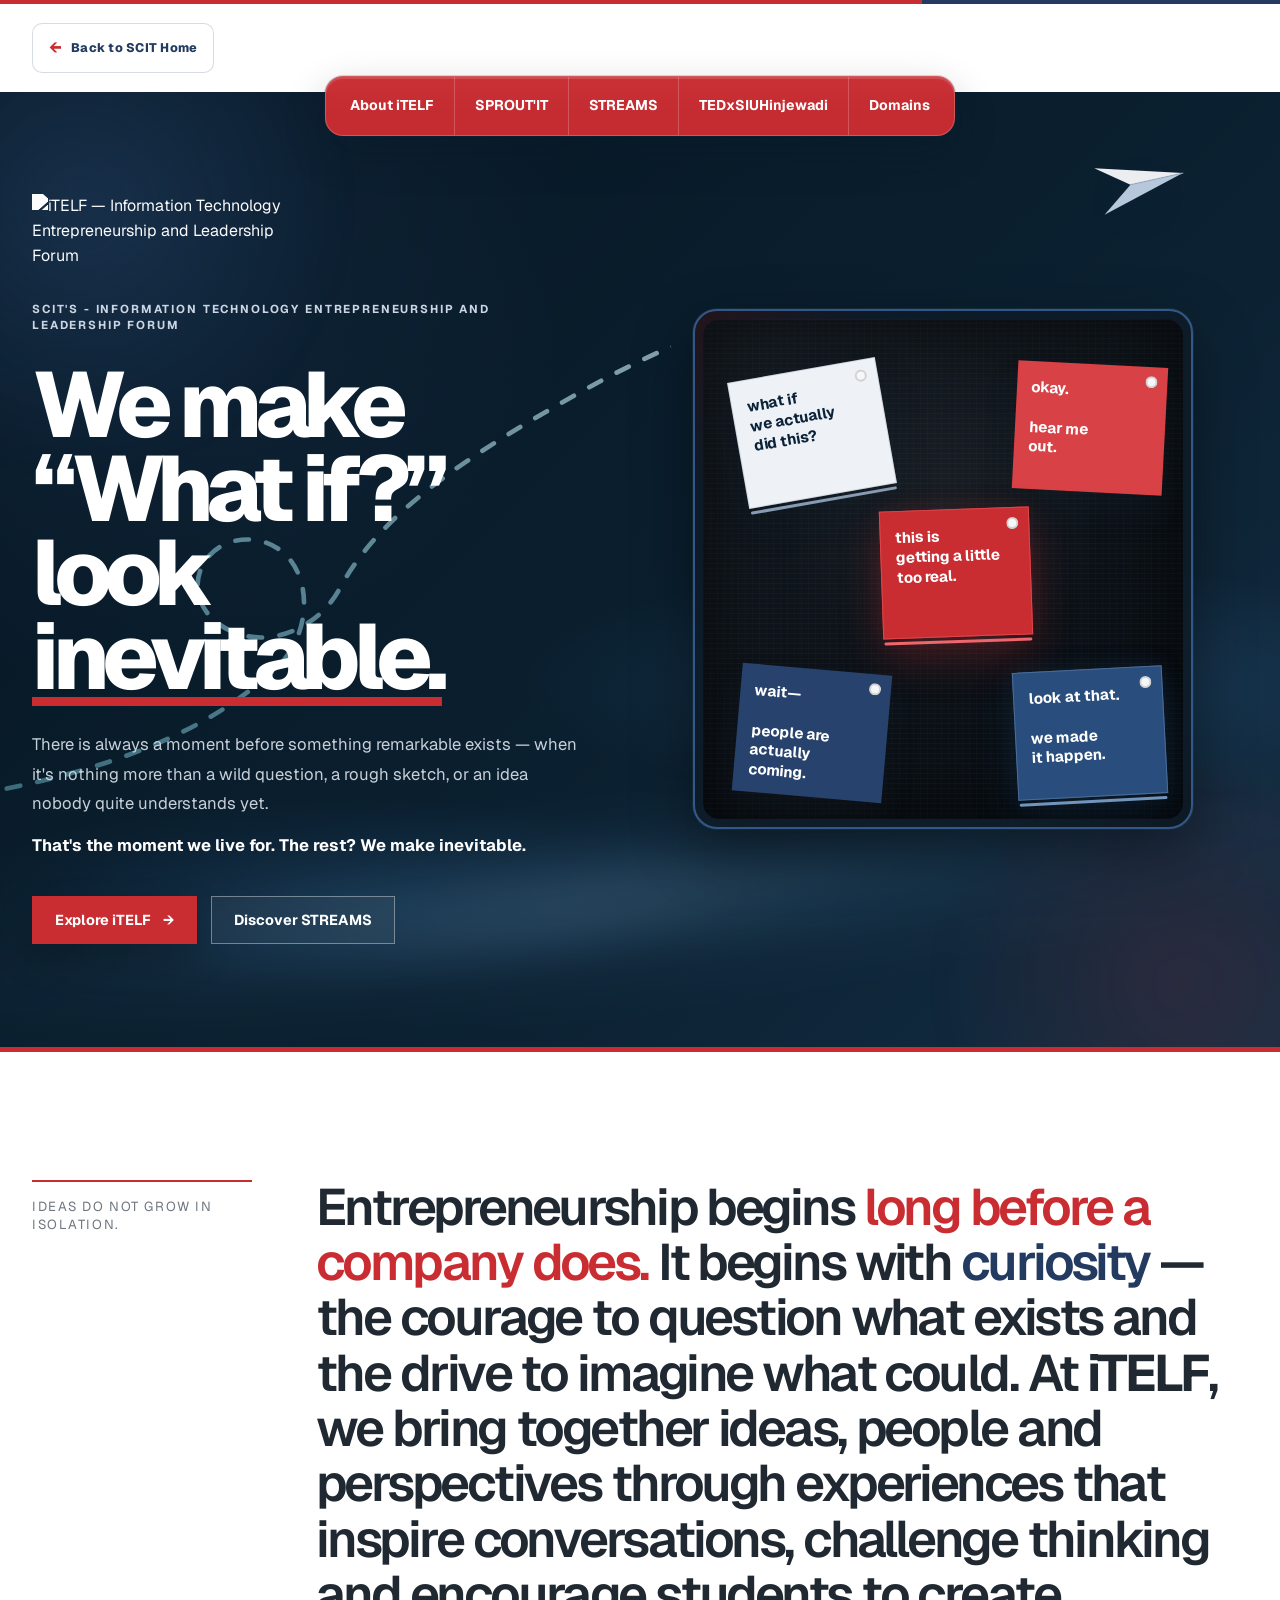
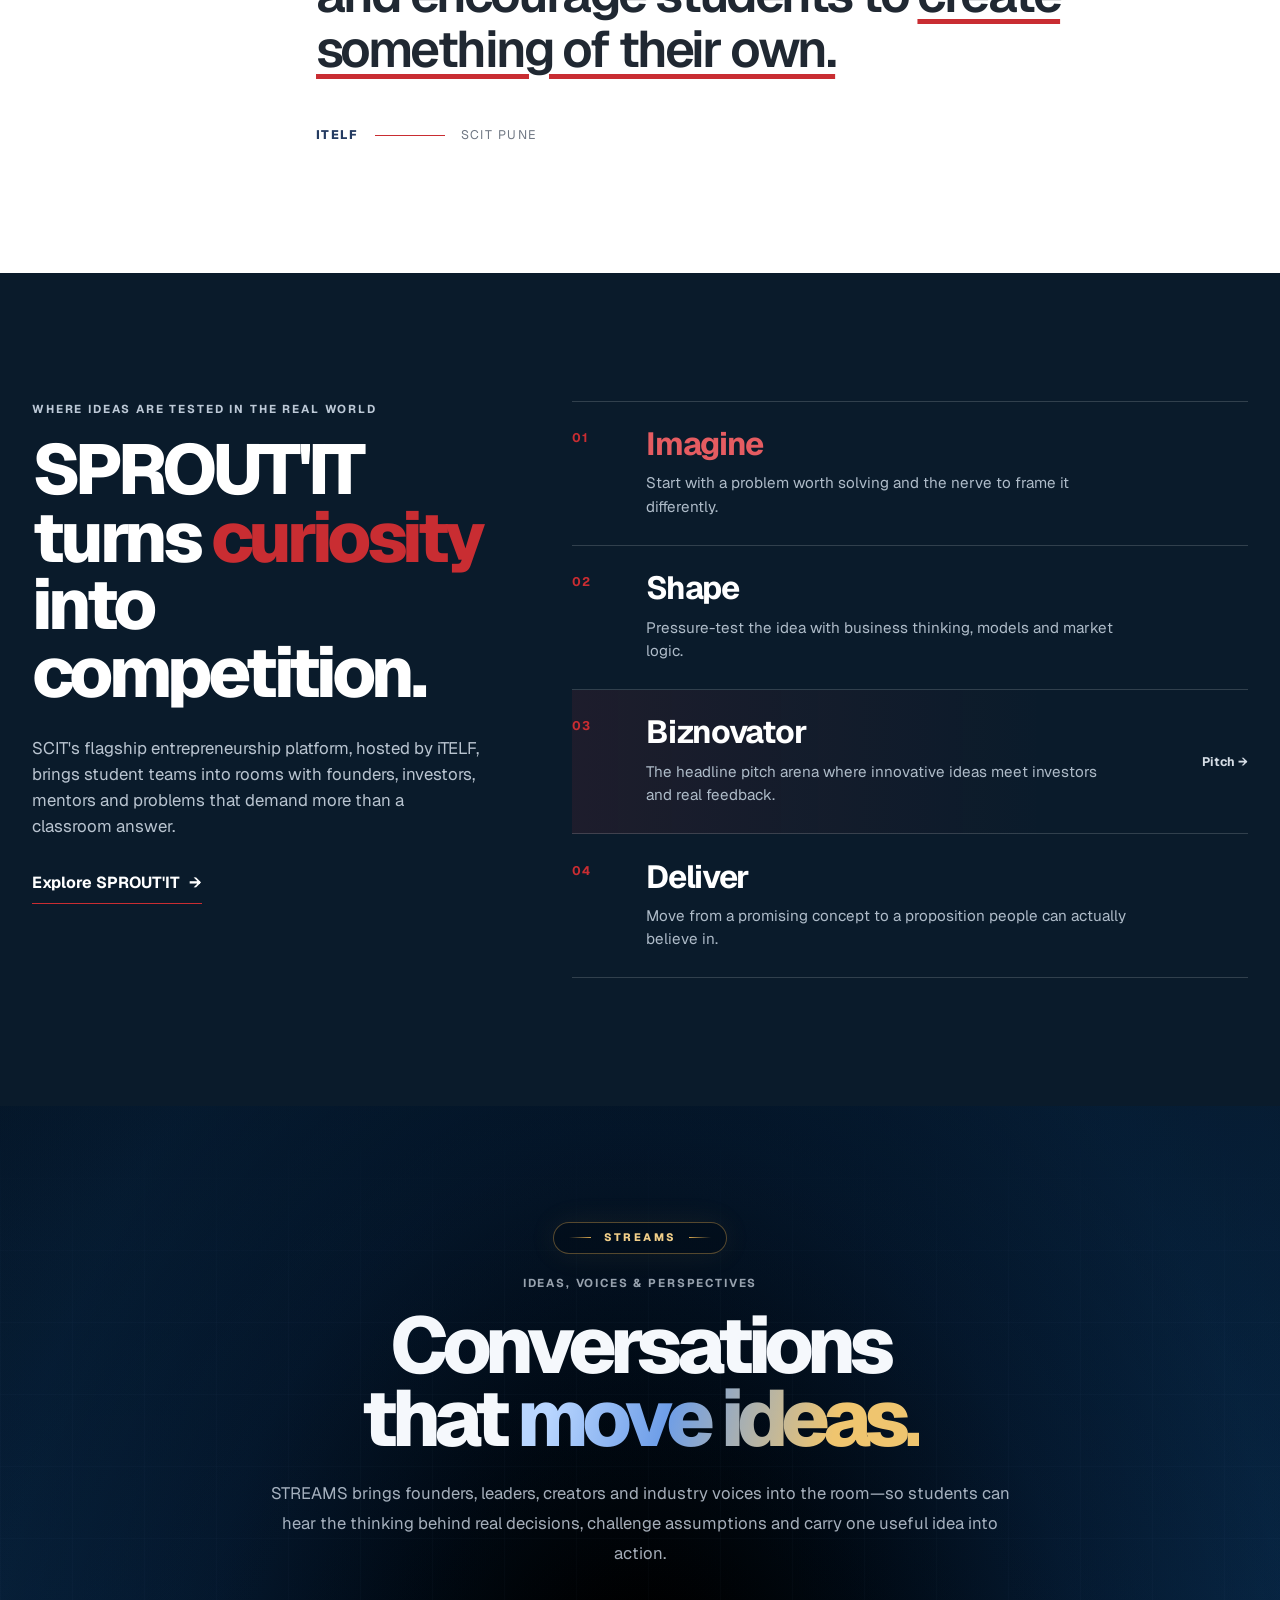
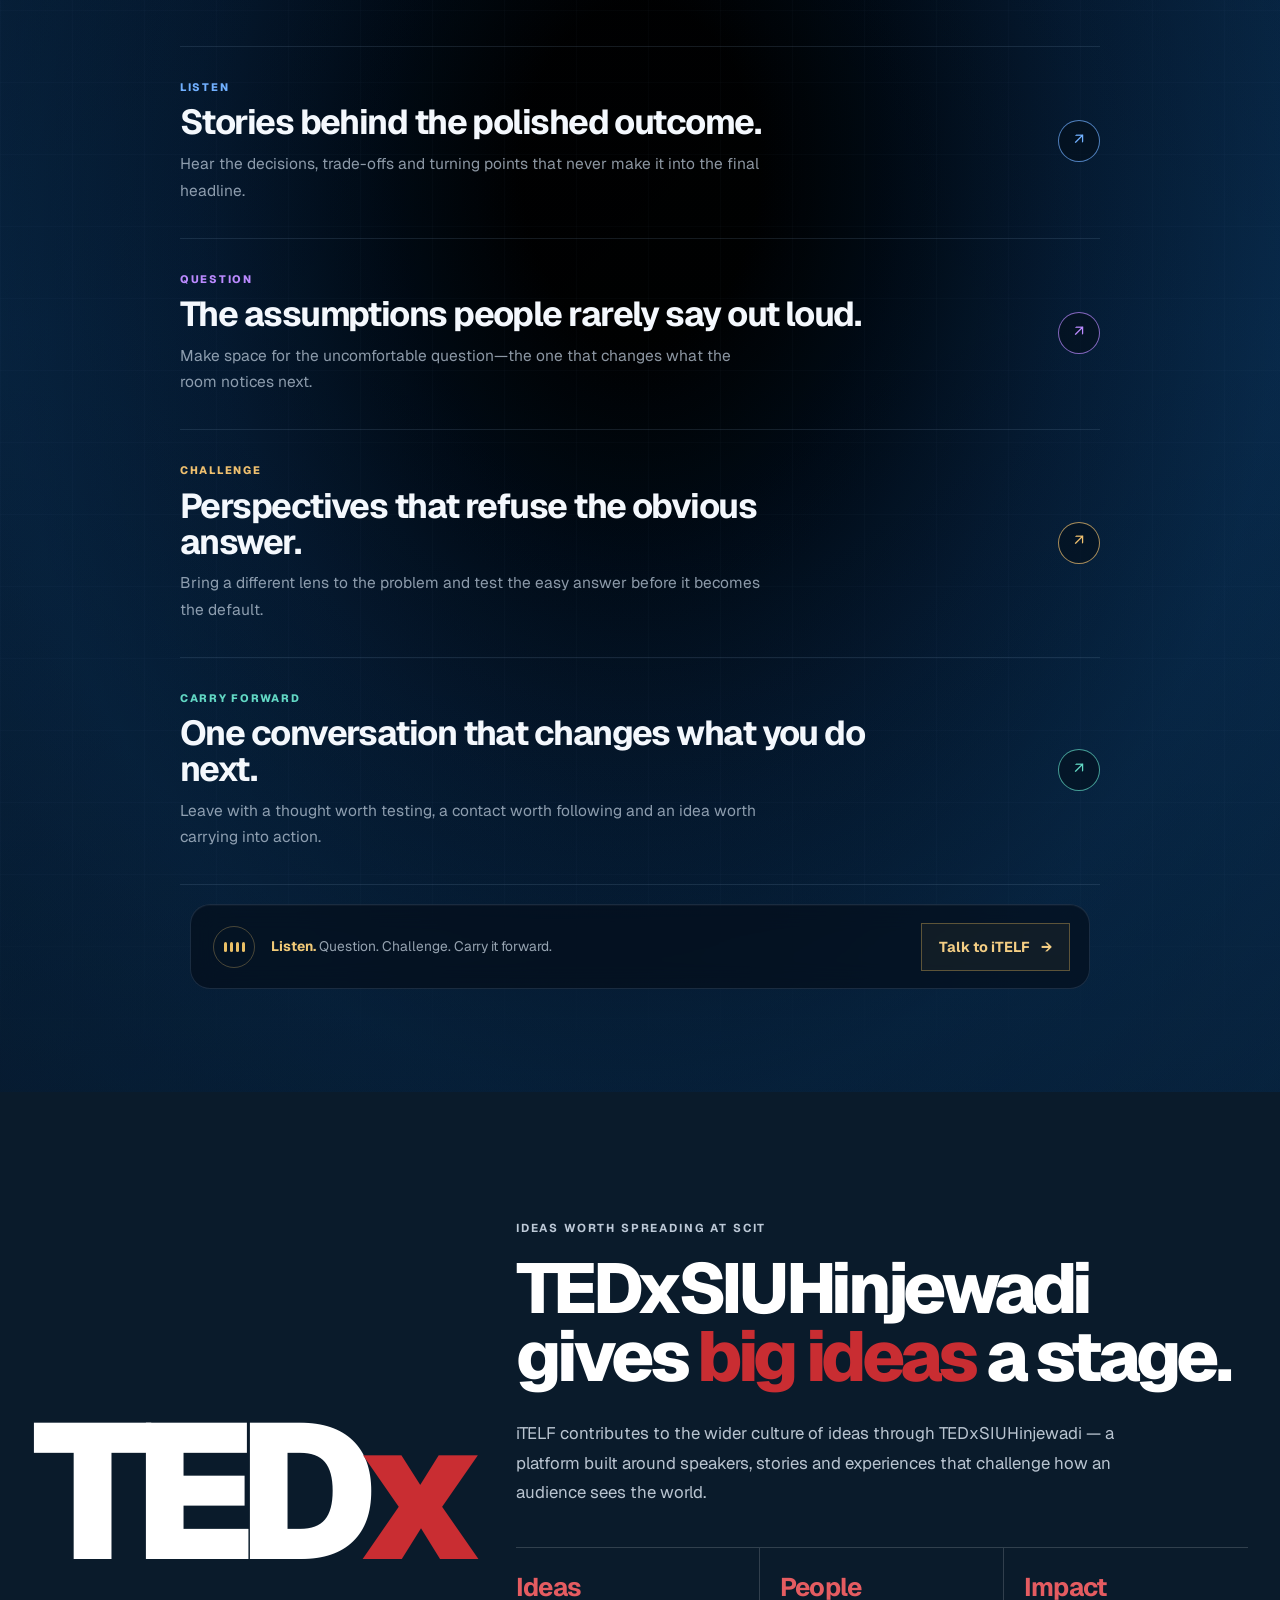
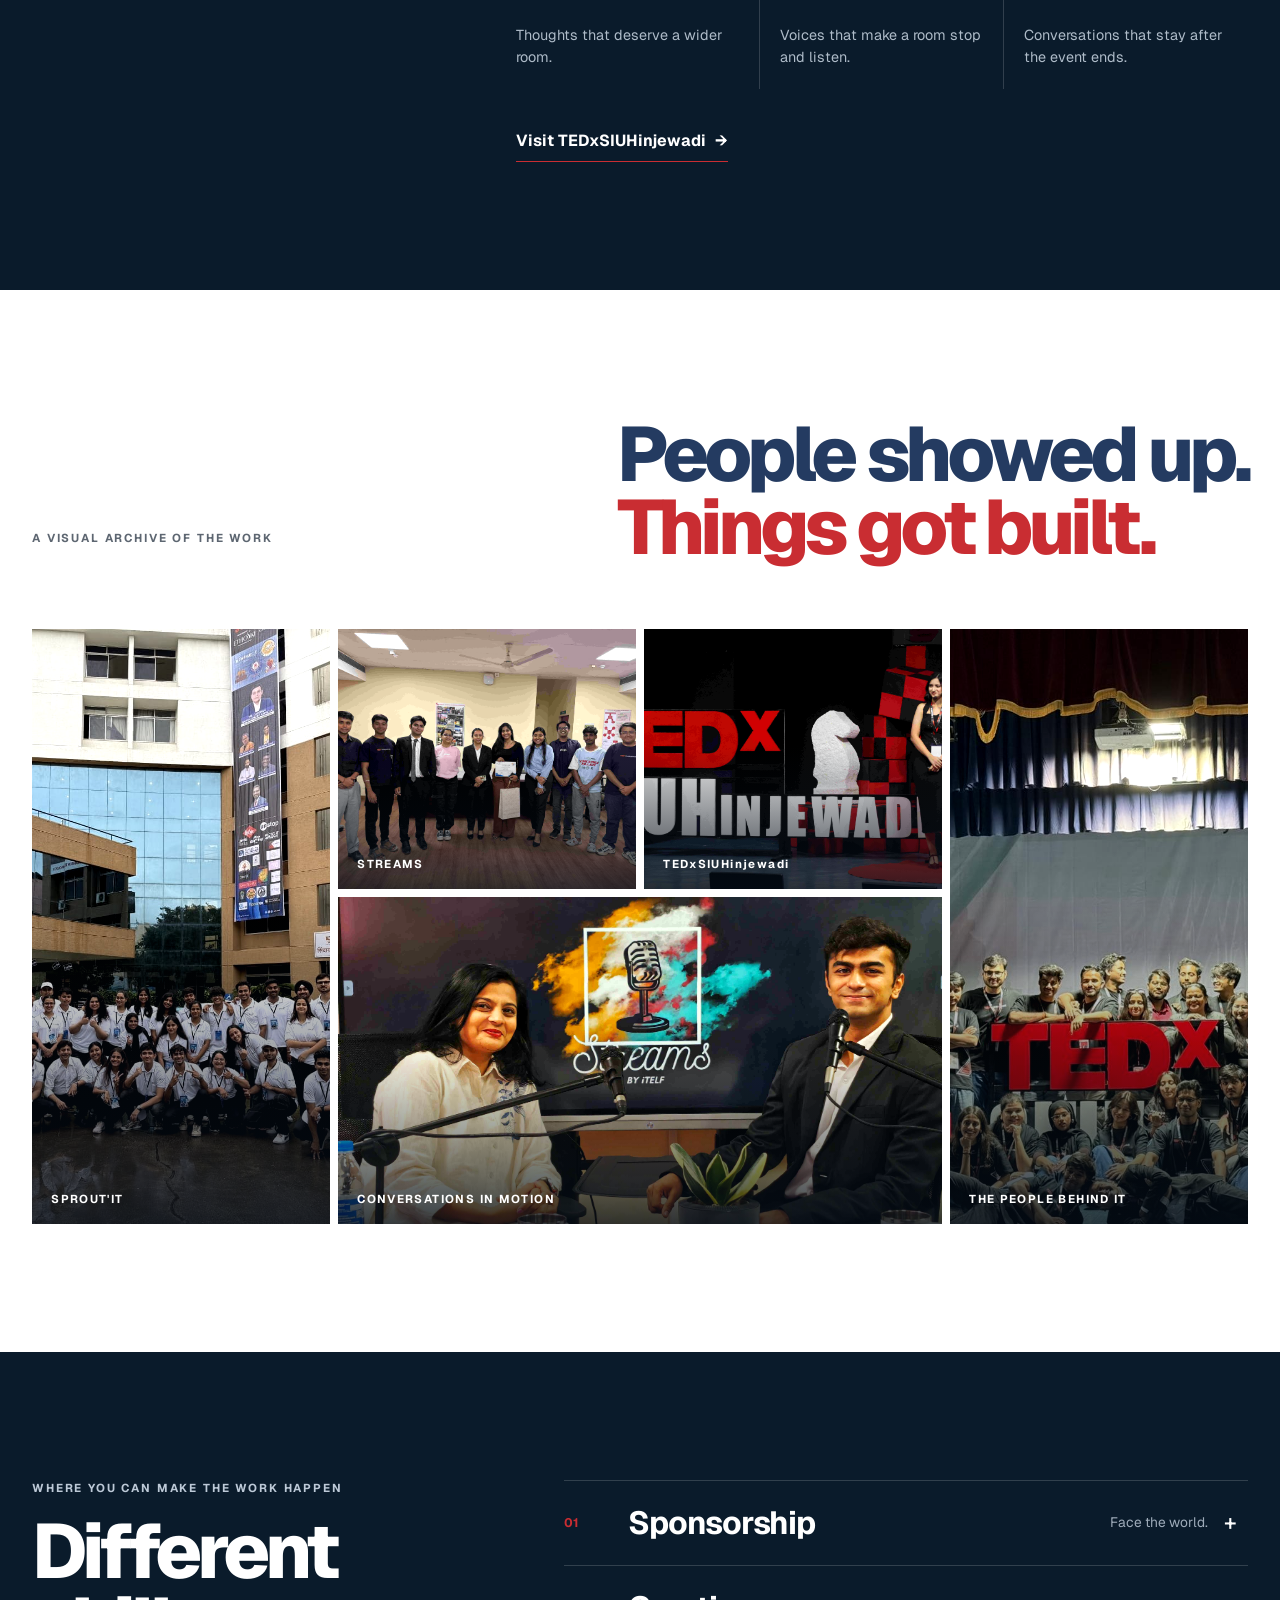
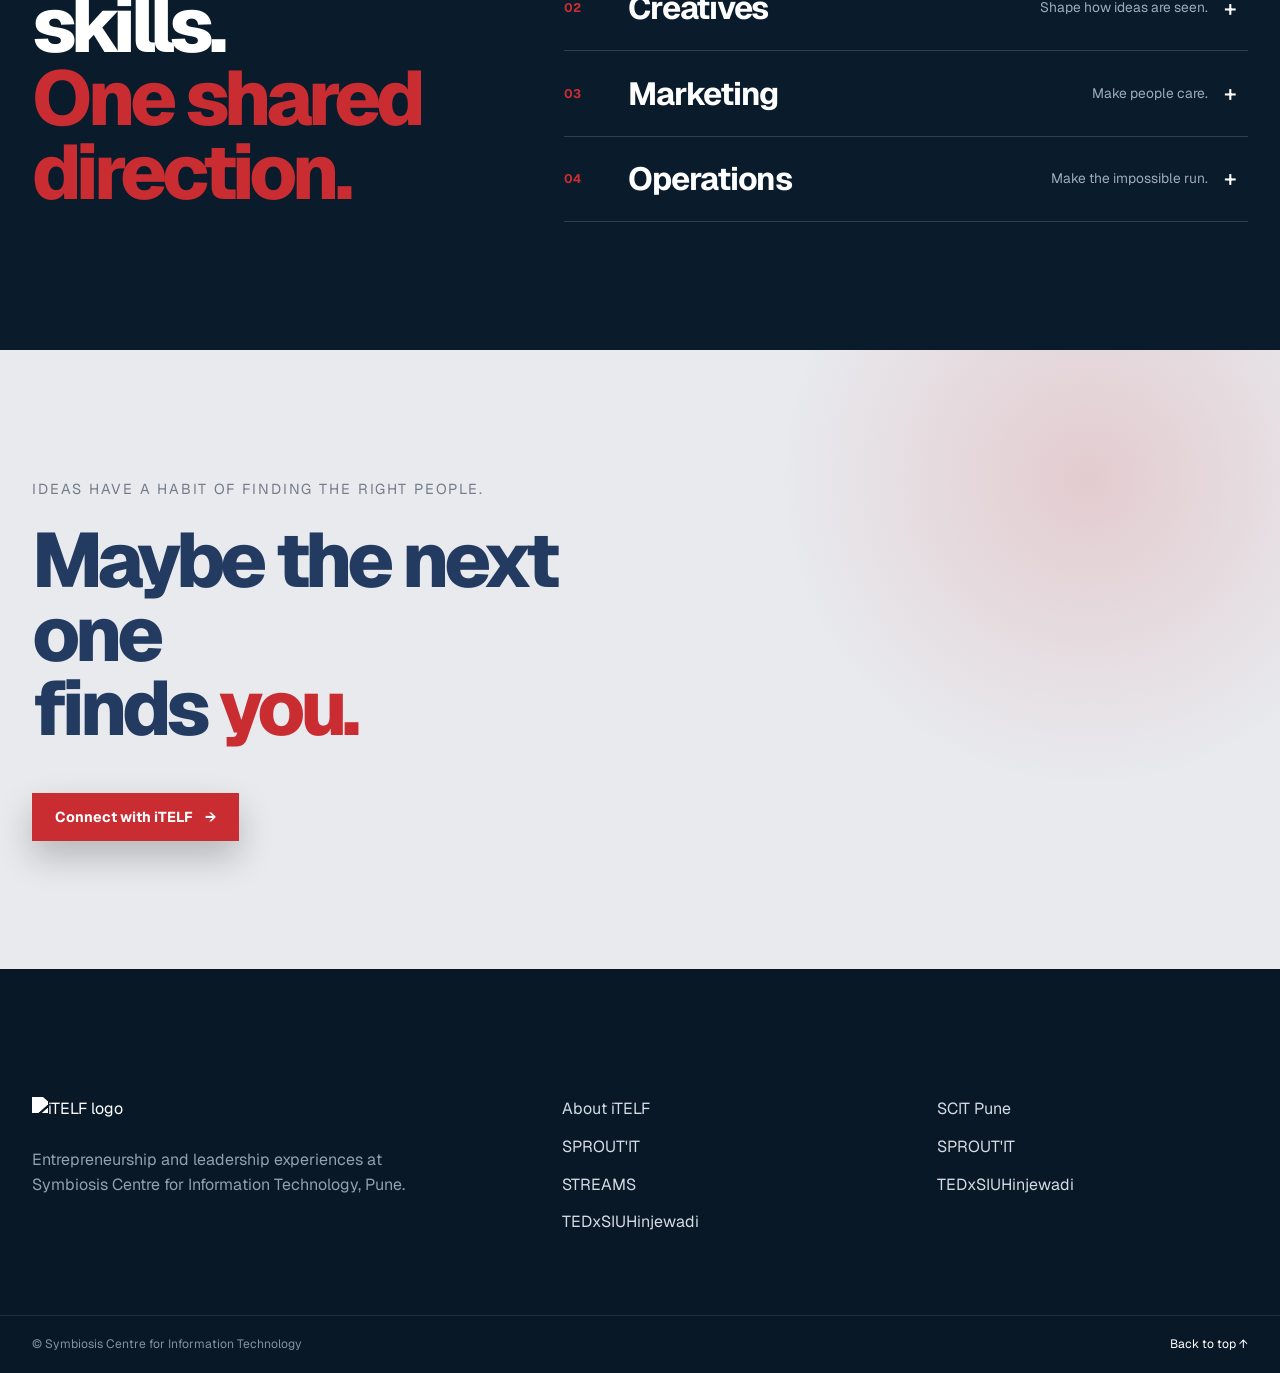
==== commit 9e9007c6: "CHnages" ====
--- a/index.html
+++ b/index.html
@@ -193,27 +193,68 @@
       </div>
     </section>
 
-    <section class="streams chapter light-chapter" id="streams">
-      <div class="section-inner streams-layout">
-        <div class="streams-title">
-          <p class="section-kicker">Ideas, voices and perspectives</p>
-          <h2>STREAMS opens the room <span>to people who think differently.</span></h2>
-        </div>
-        <div class="streams-content">
-          <p class="streams-lead">Not every lesson comes from a slide deck. STREAMS creates direct conversations with
-            founders, leaders, creators and industry voices so students can hear how decisions are actually made when
-            the stakes are real.</p>
-          <div class="stream-lines" role="list">
-            <article class="stream-line" role="listitem"><span>Listen</span><strong>Stories behind the polished
-                outcome.</strong><i>01</i></article>
-            <article class="stream-line" role="listitem"><span>Question</span><strong>The assumptions people rarely say
-                out loud.</strong><i>02</i></article>
-            <article class="stream-line" role="listitem"><span>Challenge</span><strong>Perspectives that refuse the
-                obvious answer.</strong><i>03</i></article>
-            <article class="stream-line" role="listitem"><span>Carry forward</span><strong>One conversation that changes
-                what you do next.</strong><i>04</i></article>
-          </div>
-          <a class="btn btn-dark" href="mailto:itelf@scit.edu">Talk to iTELF <span>→</span></a>
+    <section class="streams chapter dark-chapter" id="streams" aria-labelledby="streams-title">
+      <div class="streams-bg" aria-hidden="true"></div>
+      <div class="streams-shade" aria-hidden="true"></div>
+      <div class="streams-grid-lines" aria-hidden="true"></div>
+
+      <div class="section-inner streams-inner">
+        <header class="streams-header">
+          <div class="streams-badge"><span></span> STREAMS <span></span></div>
+          <p class="section-kicker">Ideas, voices &amp; perspectives</p>
+          <h2 id="streams-title">Conversations that <span>move ideas.</span></h2>
+          <p class="streams-deck">
+            STREAMS brings founders, leaders, creators and industry voices into the room—so students can hear the
+            thinking behind real decisions, challenge assumptions and carry one useful idea into action.
+          </p>
+        </header>
+
+        <div class="streams-stage">
+          <div class="stream-lines" role="list" aria-label="STREAMS conversation principles">
+            <article class="stream-line stream-line--listen" role="listitem">
+              <div class="stream-line-top"><span class="stream-label">Listen</span></div>
+              <div class="stream-copy">
+                <h3>Stories behind the polished outcome.</h3>
+                <p>Hear the decisions, trade-offs and turning points that never make it into the final headline.</p>
+              </div>
+              <span class="stream-arrow" aria-hidden="true">↗</span>
+            </article>
+
+            <article class="stream-line stream-line--question" role="listitem">
+              <div class="stream-line-top"><span class="stream-label">Question</span></div>
+              <div class="stream-copy">
+                <h3>The assumptions people rarely say out loud.</h3>
+                <p>Make space for the uncomfortable question—the one that changes what the room notices next.</p>
+              </div>
+              <span class="stream-arrow" aria-hidden="true">↗</span>
+            </article>
+
+            <article class="stream-line stream-line--challenge" role="listitem">
+              <div class="stream-line-top"><span class="stream-label">Challenge</span></div>
+              <div class="stream-copy">
+                <h3>Perspectives that refuse the obvious answer.</h3>
+                <p>Bring a different lens to the problem and test the easy answer before it becomes the default.</p>
+              </div>
+              <span class="stream-arrow" aria-hidden="true">↗</span>
+            </article>
+
+            <article class="stream-line stream-line--carry" role="listitem">
+              <div class="stream-line-top"><span class="stream-label">Carry forward</span></div>
+              <div class="stream-copy">
+                <h3>One conversation that changes what you do next.</h3>
+                <p>Leave with a thought worth testing, a contact worth following and an idea worth carrying into action.</p>
+              </div>
+              <span class="stream-arrow" aria-hidden="true">↗</span>
+            </article>
+          </div>
+        </div>
+
+        <div class="streams-footer">
+          <div class="streams-footer-copy">
+            <span class="streams-pulse" aria-hidden="true"><i></i><i></i><i></i><i></i></span>
+            <p><strong>Listen.</strong> Question. Challenge. Carry it forward.</p>
+          </div>
+          <a class="btn streams-cta" href="mailto:itelf@scit.edu">Talk to iTELF <span>→</span></a>
         </div>
       </div>
     </section>
--- a/css/style.css
+++ b/css/style.css
@@ -983,82 +983,378 @@
    10. STREAMS
    --------------------------------------------------------- */
 
-.streams-layout {
+.streams {
+  position: relative;
+  min-height: 920px;
+  overflow: hidden;
+  isolation: isolate;
+  background:
+    radial-gradient(circle at 50% 44%, rgba(49, 88, 134, 0.2), transparent 35%),
+    #030b15;
+}
+
+.streams-bg,
+.streams-shade,
+.streams-grid-lines {
+  position: absolute;
+  inset: 0;
+  pointer-events: none;
+}
+
+.streams-bg {
+  z-index: -3;
+  background:
+    radial-gradient(ellipse at 50% 42%, rgba(0, 0, 0, 0.98) 0 13%, rgba(0, 9, 19, 0.96) 27%, rgba(5, 30, 57, 0.86) 49%, rgba(10, 55, 98, 0.62) 72%, rgba(16, 71, 124, 0.42) 100%),
+    linear-gradient(135deg, #02060d 0%, #06172b 42%, #0a3762 100%);
+  overflow: hidden;
+  opacity: 1;
+  filter: none;
+  transform: none;
+}
+
+/* Keep the Streams brandmark independent from the background scaling so it
+   stays correctly sized when the section becomes a tall vertical stack. */
+.streams-bg::after {
+  content: '';
+  position: absolute;
+  left: 50%;
+  top: 50%;
+  width: clamp(210px, 24vw, 360px);
+  aspect-ratio: 354 / 291;
+  transform: translate(-50%, -50%);
+  background: url('../src/images/Streams-2025.png') center / contain no-repeat;
+  /* The source PNG has a black matte. Screen blending removes that matte
+     visually so only the Streams artwork sits over the blue gradient. */
+  mix-blend-mode: screen;
+  opacity: 0.22;
+  filter: saturate(0.88) brightness(1.08);
+  pointer-events: none;
+}
+
+/* Decorative orbit markup is intentionally disabled. */
+.streams-orbit {
+  display: none !important;
+}
+
+
+.streams-shade {
+  z-index: -2;
+  background:
+    radial-gradient(circle at 50% 50%, rgba(0, 0, 0, 0.06) 0 30%, rgba(2, 8, 15, 0.18) 60%, rgba(2, 8, 15, 0.34) 100%),
+    linear-gradient(180deg, rgba(1, 5, 11, 0.12), rgba(1, 5, 11, 0.02) 52%, rgba(1, 5, 11, 0.24));
+}
+
+.streams-grid-lines {
+  z-index: -1;
+  opacity: 0.18;
+  background-image:
+    linear-gradient(rgba(131, 170, 216, 0.14) 1px, transparent 1px),
+    linear-gradient(90deg, rgba(131, 170, 216, 0.14) 1px, transparent 1px);
+  background-size: 72px 72px;
+  mask-image: linear-gradient(to bottom, transparent, black 12%, black 86%, transparent);
+}
+
+.streams-inner {
+  position: relative;
+  z-index: 1;
+  padding-top: clamp(6rem, 9vw, 8.5rem);
+  padding-bottom: clamp(5rem, 8vw, 7.5rem);
+}
+
+.streams-header {
+  width: min(900px, 100%);
+  margin: 0 auto;
+  text-align: center;
+}
+
+.streams-header .section-kicker {
+  margin: 1.35rem 0 1rem;
+  color: rgba(223, 232, 242, 0.68);
+}
+
+.streams-badge {
+  display: inline-flex;
+  align-items: center;
+  gap: 0.8rem;
+  min-height: 32px;
+  padding: 0.35rem 0.9rem;
+  border: 1px solid rgba(220, 169, 76, 0.38);
+  border-radius: 999px;
+  color: #f2cf89;
+  background: rgba(3, 13, 25, 0.58);
+  box-shadow: 0 0 30px rgba(222, 168, 69, 0.08);
+  font-size: 0.68rem;
+  font-weight: 800;
+  letter-spacing: 0.22em;
+  text-transform: uppercase;
+}
+
+.streams-badge span {
+  width: 22px;
+  height: 1px;
+  background: linear-gradient(90deg, transparent, #dba94f);
+}
+
+.streams-badge span:last-child {
+  background: linear-gradient(90deg, #dba94f, transparent);
+}
+
+.streams-header h2 {
+  max-width: 11ch;
+  margin-inline: auto;
+  color: #f5f8fc;
+  font-size: clamp(3.4rem, 7vw, 6rem);
+  font-weight: 800;
+  letter-spacing: -0.075em;
+  line-height: 0.92;
+}
+
+.streams-header h2 span {
+  color: transparent;
+  background: linear-gradient(105deg, #b9d6ff 10%, #6e9ee8 38%, #efc56f 78%);
+  background-clip: text;
+  -webkit-background-clip: text;
+}
+
+@media (min-width: 1200px) {
+  .streams-header h2 {
+    font-size: clamp(3.8rem, 6.2vw, 5.65rem);
+    max-width: 11ch;
+    text-wrap: balance;
+  }
+}
+
+.streams-deck {
+  width: min(760px, 100%);
+  margin: 1.6rem auto 0;
+  color: rgba(211, 222, 235, 0.78);
+  font-size: clamp(0.98rem, 1.3vw, 1.15rem);
+  line-height: 1.8;
+}
+
+.streams-stage {
+  position: relative;
+  width: min(1180px, 100%);
+  margin: clamp(3.5rem, 6vw, 5.5rem) auto 0;
+}
+
+.stream-lines {
+  position: relative;
+  z-index: 1;
   display: grid;
-  grid-template-columns: minmax(280px, 0.9fr) minmax(0, 1.1fr);
-  gap: clamp(3rem, 8vw, 9rem);
-  align-items: start;
-}
-
-.streams-title {
-  position: sticky;
-  top: 7rem;
-  align-self: start;
-}
-
-.streams-title h2 {
-  color: var(--navy);
-}
-
-.streams-title .section-kicker {
-  color: #717985;
-}
-
-.streams-content {
-  max-width: 780px;
-}
-
-.streams-lead {
-  max-width: 58ch;
-  margin-bottom: 2.5rem;
-  color: #4f5965;
-  font-size: clamp(1.05rem, 1.45vw, 1.2rem);
-  line-height: 1.75;
-}
-
-.stream-lines {
-  border-top: 1px solid var(--line);
+  grid-template-columns: repeat(4, minmax(0, 1fr));
+  gap: 0;
 }
 
 .stream-line {
-  min-height: 110px;
-  padding: 1.4rem 0;
+  --stream-accent: #7ab2ff;
+  position: relative;
+  min-height: 355px;
+  padding: 1.45rem 1.65rem 1.3rem;
+  display: flex;
+  flex-direction: column;
+  align-items: flex-start;
+  overflow: visible;
+  border: 0;
+  border-radius: 0;
+  background: transparent;
+  box-shadow: none;
+  backdrop-filter: none;
+  -webkit-backdrop-filter: none;
+  transition: transform 0.42s var(--ease);
+}
+
+.stream-line + .stream-line {
+  border-left: 1px solid rgba(132, 161, 194, 0.12);
+}
+
+.stream-line::before,
+.stream-line::after {
+  display: none;
+}
+
+.stream-line:hover,
+.stream-line:focus-within {
+  transform: translateY(-6px);
+}
+
+.stream-line-top {
+  width: 100%;
+  display: flex;
+  align-items: center;
+  justify-content: space-between;
+  gap: 1rem;
+}
+
+.stream-number {
+  color: color-mix(in srgb, var(--stream-accent) 75%, white 25%);
+  font-size: 0.7rem;
+  font-weight: 800;
+  letter-spacing: 0.14em;
+}
+
+.stream-label {
+  padding: 0.28rem 0.55rem;
+  border: 1px solid color-mix(in srgb, var(--stream-accent) 45%, transparent);
+  border-radius: 999px;
+  color: rgba(230, 237, 247, 0.78);
+  background: rgba(255,255,255,0.025);
+  font-size: 0.62rem;
+  font-weight: 800;
+  letter-spacing: 0.1em;
+  text-transform: uppercase;
+}
+
+.stream-icon {
+  width: 56px;
+  height: 56px;
+  margin: 2.2rem 0 1.5rem;
   display: grid;
-  grid-template-columns: 125px minmax(0, 1fr) auto;
+  place-items: center;
+  border: 1px solid color-mix(in srgb, var(--stream-accent) 72%, transparent);
+  border-radius: 18px;
+  background: color-mix(in srgb, var(--stream-accent) 8%, rgba(5, 15, 27, 0.92));
+  box-shadow: 0 0 30px color-mix(in srgb, var(--stream-accent) 12%, transparent);
+}
+
+.stream-icon svg {
+  width: 28px;
+  height: 28px;
+  stroke: var(--stream-accent);
+  stroke-width: 2.2;
+  stroke-linecap: round;
+  stroke-linejoin: round;
+}
+
+.stream-copy {
+  position: relative;
+  z-index: 1;
+}
+
+.stream-copy h3 {
+  color: #f4f8fd;
+  font-size: clamp(1.2rem, 1.65vw, 1.5rem);
+  letter-spacing: -0.035em;
+  line-height: 1.12;
+}
+
+.stream-copy p {
+  margin-top: 0.8rem;
+  color: rgba(194, 208, 223, 0.72);
+  font-size: 0.9rem;
+  line-height: 1.65;
+}
+
+.stream-arrow {
+  position: relative;
+  z-index: 1;
+  width: 42px;
+  height: 42px;
+  margin-top: auto;
+  display: grid;
+  place-items: center;
+  border: 1px solid color-mix(in srgb, var(--stream-accent) 70%, transparent);
+  border-radius: 50%;
+  color: var(--stream-accent);
+  background: rgba(4, 11, 20, 0.48);
+  font-size: 1rem;
+  transition: transform 0.35s var(--ease), background 0.35s var(--ease), color 0.35s var(--ease);
+}
+
+.stream-line:hover .stream-arrow,
+.stream-line:focus-within .stream-arrow {
+  transform: rotate(7deg) translate(2px, -2px);
+  color: #08101a;
+  background: var(--stream-accent);
+}
+
+.stream-line--listen { --stream-accent: #71b0ff; }
+.stream-line--question { --stream-accent: #bb8aff; }
+.stream-line--challenge { --stream-accent: #efc06f; }
+.stream-line--carry { --stream-accent: #62d8c4; }
+
+.streams-footer {
+  width: min(900px, 100%);
+  margin: 1.2rem auto 0;
+  padding: 1.1rem 1.2rem 1.1rem 1.4rem;
+  display: flex;
+  align-items: center;
+  justify-content: space-between;
+  gap: 1.2rem;
+  border: 1px solid rgba(139, 173, 210, 0.17);
+  border-radius: 20px;
+  background: rgba(4, 12, 22, 0.58);
+  box-shadow: inset 0 1px rgba(255,255,255,0.035);
+  backdrop-filter: blur(12px);
+  -webkit-backdrop-filter: blur(12px);
+}
+
+.streams-footer-copy {
+  display: flex;
+  align-items: center;
   gap: 1rem;
+}
+
+.streams-footer-copy p {
+  color: rgba(207, 219, 232, 0.72);
+  font-size: 0.86rem;
+}
+
+.streams-footer-copy strong {
+  color: #f1ca78;
+}
+
+.streams-pulse {
+  width: 42px;
+  height: 42px;
+  flex: 0 0 42px;
+  display: flex;
   align-items: center;
-  border-bottom: 1px solid var(--line);
-  transition:
-    padding 0.35s var(--ease),
-    background 0.35s var(--ease);
-}
-
-.stream-line:hover {
-  padding-inline: 0.85rem;
-  background: rgba(36, 59, 97, 0.04);
-}
-
-.stream-line span {
-  color: var(--red);
-  font-size: 0.78rem;
-  font-weight: 700;
-  text-transform: uppercase;
-  letter-spacing: 0.1em;
-}
-
-.stream-line strong {
-  color: var(--navy);
-  font-size: clamp(1.25rem, 2vw, 1.9rem);
-  letter-spacing: -0.04em;
-  line-height: 1.1;
-}
-
-.stream-line i {
-  color: #8893a0;
-  font-size: 0.72rem;
-  font-style: normal;
-  font-weight: 700;
-  letter-spacing: 0.08em;
+  justify-content: center;
+  gap: 3px;
+  border: 1px solid rgba(232, 193, 106, 0.3);
+  border-radius: 50%;
+}
+
+.streams-pulse i {
+  width: 3px;
+  height: 10px;
+  border-radius: 999px;
+  background: #e9bf66;
+  animation: streamsPulse 1.15s ease-in-out infinite;
+}
+
+.streams-pulse i:nth-child(2) { animation-delay: 0.12s; }
+.streams-pulse i:nth-child(3) { animation-delay: 0.24s; }
+.streams-pulse i:nth-child(4) { animation-delay: 0.36s; }
+
+.streams-cta {
+  flex: 0 0 auto;
+  min-height: 48px;
+  padding-inline: 1.05rem;
+  border-color: rgba(226, 182, 89, 0.36);
+  color: #f4ce84;
+  background: rgba(217, 169, 70, 0.06);
+}
+
+.streams-cta:hover,
+.streams-cta:focus-visible {
+  border-color: #e0b55f;
+  background: rgba(217, 169, 70, 0.12);
+}
+
+
+@keyframes streamsPulse {
+  0%, 100% { transform: scaleY(0.6); opacity: 0.55; }
+  50% { transform: scaleY(1.4); opacity: 1; }
+}
+
+@media (prefers-reduced-motion: reduce) {
+  .stream-line,
+  .streams-pulse i {
+    animation: none !important;
+    transition: none !important;
+  }
 }
 
 /* ---------------------------------------------------------
@@ -1413,3 +1709,93 @@
 /* ---------------------------------------------------------
    20. HANGING NAV RESPONSIVE TUNING
    --------------------------------------------------------- */
+
+/* ---------------------------------------------------------
+   STREAMS — vertical editorial stack
+   --------------------------------------------------------- */
+.stream-lines {
+  width: min(920px, 100%);
+  margin-inline: auto;
+  display: grid;
+  grid-template-columns: 1fr;
+  gap: 0;
+}
+
+.stream-line {
+  min-height: 0;
+  padding: 2rem 0 2.1rem;
+  display: grid;
+  grid-template-columns: minmax(0, 1fr) auto;
+  grid-template-areas:
+    "top arrow"
+    "copy arrow";
+  column-gap: clamp(1.25rem, 4vw, 4rem);
+  align-items: center;
+  overflow: visible;
+  border: 0;
+  border-bottom: 1px solid rgba(132, 161, 194, 0.16);
+  border-radius: 0;
+  background: transparent;
+  box-shadow: none;
+  backdrop-filter: none;
+  -webkit-backdrop-filter: none;
+  transition: padding 0.35s var(--ease), background 0.35s var(--ease);
+}
+
+.stream-line:first-child {
+  border-top: 1px solid rgba(132, 161, 194, 0.16);
+}
+
+.stream-line + .stream-line {
+  border-left: 0;
+}
+
+.stream-line:hover,
+.stream-line:focus-within {
+  transform: none;
+  padding-inline: 0.8rem;
+  background: linear-gradient(90deg, color-mix(in srgb, var(--stream-accent) 7%, transparent), transparent 58%);
+}
+
+.stream-line-top {
+  width: auto;
+  grid-area: top;
+  justify-content: flex-start;
+  margin-bottom: 0.55rem;
+}
+
+.stream-label {
+  padding: 0;
+  border: 0;
+  border-radius: 0;
+  color: var(--stream-accent);
+  background: transparent;
+  font-size: 0.68rem;
+  font-weight: 800;
+  letter-spacing: 0.16em;
+}
+
+.stream-copy {
+  grid-area: copy;
+  max-width: 690px;
+}
+
+.stream-copy h3 {
+  font-size: clamp(1.55rem, 2.7vw, 2.45rem);
+  line-height: 1.03;
+  letter-spacing: -0.045em;
+}
+
+.stream-copy p {
+  max-width: 58ch;
+  margin-top: 0.7rem;
+  font-size: 0.97rem;
+  line-height: 1.7;
+}
+
+.stream-arrow {
+  grid-area: arrow;
+  align-self: center;
+  margin-top: 0;
+}
+
--- a/css/responsive.css
+++ b/css/responsive.css
@@ -487,3 +487,979 @@
     transition: none !important;
   }
 }
+
+/* ---------------------------------------------------------
+   STREAMS — responsive section override
+   --------------------------------------------------------- */
+@media (max-width: 1180px) {
+  .streams-inner {
+    padding-inline: clamp(1rem, 4vw, 2rem);
+  }
+
+  .stream-lines {
+    grid-template-columns: repeat(2, minmax(0, 1fr));
+  }
+
+  .streams-orbit {
+    inset: 8% 12%;
+    opacity: .7;
+  }
+}
+
+@media (max-width: 720px) {
+  .streams-bg::after {
+    width: clamp(160px, 54vw, 250px);
+    top: 50%;
+    opacity: 0.16;
+  }
+
+  .streams {
+    min-height: auto;
+  }
+
+  .streams-inner {
+    padding-top: 5rem;
+    padding-bottom: 4rem;
+  }
+
+  .streams-header {
+    text-align: left;
+  }
+
+  .streams-badge {
+    margin-left: 0;
+  }
+
+  .streams-header .section-kicker {
+    margin-top: 1.1rem;
+  }
+
+  .streams-header h2 {
+    max-width: 10ch;
+    margin-left: 0;
+    font-size: clamp(3.1rem, 14vw, 5rem);
+  }
+
+  .streams-deck {
+    margin-left: 0;
+    font-size: .94rem;
+    line-height: 1.7;
+  }
+
+  .streams-stage {
+    margin-top: 3rem;
+  }
+
+  .streams-orbit {
+    inset: 12% -24% 8%;
+    opacity: .34;
+  }
+
+  .stream-lines {
+    grid-template-columns: 1fr;
+    gap: .75rem;
+  }
+
+  .stream-line {
+    min-height: 0;
+    min-height: 300px;
+    padding: 1.15rem 0;
+  }
+
+  .stream-line + .stream-line {
+    border-left: 0;
+    border-top: 1px solid rgba(132, 161, 194, 0.12);
+    padding-top: 1.75rem;
+  }
+
+  .stream-icon {
+    margin-top: 1.6rem;
+  }
+
+  .streams-footer {
+    align-items: stretch;
+    flex-direction: column;
+    padding: 1rem;
+  }
+
+  .streams-footer-copy {
+    align-items: flex-start;
+  }
+
+  .streams-footer-copy p {
+    line-height: 1.5;
+  }
+
+  .streams-cta {
+    width: 100%;
+    justify-content: center;
+  }
+}
+
+@media (max-width: 420px) {
+  .streams-header h2 {
+    font-size: clamp(2.8rem, 14vw, 4rem);
+  }
+
+  .streams-deck {
+    font-size: .9rem;
+  }
+
+  .stream-copy h3 {
+    font-size: 1.17rem;
+  }
+
+  .stream-copy p {
+    font-size: .86rem;
+  }
+}
+
+/* STREAMS — vertical stack across all breakpoints */
+@media (max-width: 1180px) {
+  .stream-lines {
+    grid-template-columns: 1fr;
+  }
+
+  .stream-line + .stream-line {
+    border-left: 0;
+    border-top: 0;
+  }
+}
+
+@media (max-width: 720px) {
+  .stream-lines {
+    gap: 0;
+  }
+
+  .stream-line {
+    min-height: 0;
+    padding: 1.5rem 0 1.65rem;
+    grid-template-columns: minmax(0, 1fr) auto;
+    column-gap: 1rem;
+  }
+
+  .stream-line:hover,
+  .stream-line:focus-within {
+    padding-inline: 0.35rem;
+  }
+
+  .stream-copy h3 {
+    font-size: clamp(1.4rem, 6vw, 1.9rem);
+  }
+
+  .stream-copy p {
+    font-size: 0.9rem;
+    line-height: 1.65;
+  }
+
+  .stream-arrow {
+    width: 38px;
+    height: 38px;
+  }
+}
+
+/* =========================================================
+   FINAL RESPONSIVE PASS — ALL SECTIONS
+   ---------------------------------------------------------
+   Keeps the desktop composition intact while making every
+   section fluid across laptop, tablet, phone and landscape.
+   ========================================================= */
+
+/* ---------------------------------------------------------
+   10. UNIVERSAL FLUID CONSTRAINTS
+   --------------------------------------------------------- */
+@media (max-width: 1199px) {
+  .section-inner {
+    padding-left: clamp(1.25rem, 4vw, 2rem);
+    padding-right: clamp(1.25rem, 4vw, 2rem);
+  }
+
+  .wide-heading {
+    margin-bottom: clamp(2.75rem, 6vw, 4rem);
+  }
+
+  .gallery-heading {
+    align-items: flex-start;
+    flex-direction: column;
+    gap: 1rem;
+  }
+}
+
+/* ---------------------------------------------------------
+   11. TABLET / COMPACT LAPTOP
+   --------------------------------------------------------- */
+@media (max-width: 1024px) {
+  .section-inner {
+    padding-top: clamp(4.75rem, 9vw, 7rem);
+    padding-bottom: clamp(4.75rem, 9vw, 7rem);
+  }
+
+  .about-layout,
+  .sprout-layout,
+  .tedx-layout,
+  .domains-layout {
+    grid-template-columns: 1fr;
+    gap: clamp(2.5rem, 6vw, 4rem);
+  }
+
+  .section-side {
+    width: min(100%, 240px);
+    padding-top: .8rem;
+  }
+
+  .about-manifesto {
+    max-width: 900px;
+    font-size: clamp(2.25rem, 6vw, 4.5rem);
+  }
+
+  .sprout-intro,
+  .tedx-copy,
+  .tedx-copy > p:not(.section-kicker) {
+    max-width: 760px;
+  }
+
+  .sprout-rail {
+    width: 100%;
+  }
+
+  .tedx-layout {
+    align-items: start;
+  }
+
+  .tedx-word {
+    font-size: clamp(5.5rem, 18vw, 10rem);
+    line-height: .78;
+  }
+
+  .gallery-grid {
+    grid-template-columns: repeat(2, minmax(0, 1fr));
+    gap: 8px;
+  }
+
+  .gallery-tile {
+    min-height: clamp(220px, 32vw, 340px);
+  }
+
+  .footer-main {
+    grid-template-columns: 1.2fr 1fr;
+    gap: 3rem 2.5rem;
+  }
+
+  .footer-main > :first-child {
+    grid-column: 1 / -1;
+  }
+
+  .footer-bottom {
+    padding-left: clamp(1.25rem, 4vw, 2rem);
+    padding-right: clamp(1.25rem, 4vw, 2rem);
+  }
+}
+
+/* ---------------------------------------------------------
+   12. MOBILE / SMALL TABLET NAVIGATION
+   --------------------------------------------------------- */
+@media (max-width: 900px) {
+  html {
+    scroll-padding-top: 76px;
+  }
+
+  .institutional-bar {
+    min-height: 70px;
+    padding: .7rem clamp(1rem, 4vw, 1.5rem);
+  }
+
+  .symbiosis-logo {
+    height: 44px;
+    max-width: min(190px, 38vw);
+  }
+
+  .site-nav-wrap {
+    position: fixed;
+    top: 10px;
+    left: auto;
+    right: clamp(.75rem, 3vw, 1.25rem);
+    width: 58px;
+    max-width: 58px;
+    transform: none;
+  }
+
+  .site-header.nav-hidden .site-nav-wrap {
+    transform: translateY(-150%);
+  }
+
+  .site-nav {
+    width: 58px;
+    min-width: 58px;
+    min-height: 54px;
+    height: 54px;
+    padding: 4px;
+    border-radius: 15px;
+  }
+
+  .nav-toggle {
+    display: block;
+    flex: 0 0 46px;
+    width: 46px;
+    height: 46px;
+    margin: 0;
+    border-radius: 12px;
+  }
+
+  .nav-links {
+    position: absolute;
+    top: calc(100% + .65rem);
+    right: 0;
+    left: auto;
+    width: min(310px, calc(100vw - 1.5rem));
+    max-height: min(70svh, 480px);
+    min-height: 0;
+    padding: .45rem;
+    display: none;
+    flex-direction: column;
+    align-items: stretch;
+    overflow-y: auto;
+    overscroll-behavior: contain;
+    border: 1px solid rgba(255,255,255,.14);
+    border-radius: 14px;
+    background: var(--navy);
+    box-shadow: 0 20px 45px rgba(0,0,0,.34);
+  }
+
+  .nav-links.open {
+    display: flex;
+  }
+
+  .nav-links a,
+  .nav-links a:last-child {
+    min-height: 48px;
+    width: 100%;
+    border: 0;
+    border-radius: 9px;
+    padding: .75rem .9rem;
+    justify-content: flex-start;
+    font-size: .8rem;
+    white-space: normal;
+    text-align: left;
+  }
+
+  .hero-inner {
+    width: 100%;
+  }
+
+  .hero-copy,
+  .board-neon-frame {
+    min-width: 0;
+  }
+
+  .streams {
+    min-height: auto;
+  }
+
+  .streams-grid-lines {
+    background-size: 56px 56px;
+  }
+
+  .streams-header h2 {
+    max-width: 11ch;
+  }
+
+  .stream-lines {
+    grid-template-columns: 1fr;
+  }
+
+  .tedx-word {
+    max-width: 100%;
+  }
+
+  .action-inner h2 {
+    max-width: 13ch;
+  }
+}
+
+/* ---------------------------------------------------------
+   13. PHONES
+   --------------------------------------------------------- */
+@media (max-width: 720px) {
+  .top-rule {
+    height: 3px;
+  }
+
+  .institutional-bar {
+    min-height: 62px;
+    padding: .6rem .85rem;
+  }
+
+  .back-to-scit {
+    width: 42px;
+    min-height: 42px;
+    padding: 0;
+    justify-content: center;
+  }
+
+  .back-to-scit span:last-child {
+    display: none;
+  }
+
+  .symbiosis-logo {
+    height: 38px;
+    max-width: 160px;
+  }
+
+  .section-inner {
+    padding-top: clamp(4rem, 14vw, 5.5rem);
+    padding-bottom: clamp(4rem, 14vw, 5.5rem);
+  }
+
+  /* ABOUT */
+  .about-layout {
+    gap: 2rem;
+  }
+
+  .section-side {
+    width: 100%;
+    max-width: 280px;
+    font-size: .7rem;
+  }
+
+  .about-manifesto {
+    font-size: clamp(2rem, 9vw, 3.7rem);
+    line-height: 1.02;
+  }
+
+  .about-signature {
+    margin-top: 2rem;
+    flex-wrap: wrap;
+    row-gap: .6rem;
+  }
+
+  /* SPROUT'IT */
+  .sprout-layout {
+    gap: 2.5rem;
+  }
+
+  .sprout-intro h2,
+  .tedx-copy h2,
+  .domain-heading h2,
+  .action-inner h2 {
+    margin-bottom: 1.35rem;
+    font-size: clamp(2.7rem, 12vw, 4.3rem);
+    line-height: .94;
+  }
+
+  .sprout-intro > p:not(.section-kicker),
+  .tedx-copy > p:not(.section-kicker) {
+    font-size: .95rem;
+    line-height: 1.7;
+  }
+
+  .sprout-step {
+    min-height: 0;
+    grid-template-columns: 42px minmax(0, 1fr);
+    gap: .75rem;
+    padding: 1.25rem 0;
+  }
+
+  .sprout-step .step-accent {
+    grid-column: 2;
+    justify-self: start;
+    margin-top: .35rem;
+  }
+
+  .sprout-step strong {
+    font-size: clamp(1.35rem, 6vw, 1.85rem);
+    line-height: 1.08;
+  }
+
+  .sprout-step p {
+    margin-top: .55rem;
+    font-size: .88rem;
+    line-height: 1.6;
+  }
+
+  /* STREAMS */
+  .streams-inner {
+    padding-top: clamp(4.5rem, 14vw, 6rem);
+    padding-bottom: clamp(4rem, 12vw, 5rem);
+  }
+
+  .streams-header {
+    text-align: left;
+  }
+
+  .streams-badge {
+    margin-left: 0;
+    font-size: .6rem;
+    letter-spacing: .17em;
+  }
+
+  .streams-header .section-kicker {
+    margin: 1rem 0 .8rem;
+  }
+
+  .streams-header h2 {
+    max-width: 100%;
+    font-size: clamp(2.8rem, 12.5vw, 4.6rem);
+    line-height: .94;
+  }
+
+  .streams-deck {
+    max-width: 62ch;
+    margin-top: 1.1rem;
+    font-size: .92rem;
+    line-height: 1.65;
+  }
+
+  .streams-stage {
+    width: 100%;
+    margin-top: 2rem;
+  }
+
+  .stream-lines {
+    width: 100%;
+    gap: 0;
+  }
+
+  .stream-line {
+    min-height: 0;
+    padding: 1.25rem 0 1.55rem;
+    display: grid;
+    grid-template-columns: minmax(0, 1fr) auto;
+    column-gap: 1rem;
+    align-items: start;
+  }
+
+  .stream-line:hover,
+  .stream-line:focus-within {
+    transform: translateY(-3px);
+    padding-inline: 0;
+  }
+
+  .stream-line + .stream-line {
+    border-top: 1px solid rgba(132,161,194,.12);
+    border-left: 0;
+  }
+
+  .stream-line-top {
+    grid-column: 1 / -1;
+  }
+
+  .stream-label {
+    font-size: .58rem;
+  }
+
+  .stream-icon {
+    display: none;
+  }
+
+  .stream-copy {
+    grid-column: 1;
+    padding-top: 1.25rem;
+  }
+
+  .stream-copy h3 {
+    font-size: clamp(1.35rem, 6vw, 1.85rem);
+    line-height: 1.08;
+  }
+
+  .stream-copy p {
+    max-width: 58ch;
+    margin-top: .65rem;
+    font-size: .88rem;
+    line-height: 1.62;
+  }
+
+  .stream-arrow {
+    grid-column: 2;
+    grid-row: 2;
+    align-self: end;
+    width: 38px;
+    height: 38px;
+    margin-top: 1.2rem;
+  }
+
+  .streams-footer {
+    width: 100%;
+    margin-top: 1.25rem;
+    padding: .95rem 1rem;
+    flex-direction: column;
+    align-items: stretch;
+    border-radius: 16px;
+  }
+
+  .streams-footer-copy {
+    align-items: flex-start;
+  }
+
+  .streams-footer-copy p {
+    font-size: .84rem;
+    line-height: 1.45;
+  }
+
+  .streams-cta {
+    width: 100%;
+    justify-content: center;
+  }
+
+  /* TEDx */
+  .tedx-layout {
+    gap: 2rem;
+  }
+
+  .tedx-word {
+    font-size: clamp(4.7rem, 25vw, 8rem);
+  }
+
+  .tedx-copy > p:not(.section-kicker) {
+    margin-bottom: 1.8rem;
+  }
+
+  .tedx-points {
+    grid-template-columns: 1fr;
+    margin-bottom: 1.8rem;
+  }
+
+  .tedx-points > div,
+  .tedx-points > div:nth-child(2),
+  .tedx-points > div:last-child {
+    min-height: 0;
+    padding: 1rem 0;
+    border-right: 0;
+    border-bottom: 1px solid var(--line-dark);
+  }
+
+  .tedx-points > div:last-child {
+    border-bottom: 0;
+  }
+
+  .tedx-points strong {
+    font-size: 1.25rem;
+  }
+
+  /* GALLERY */
+  .gallery-heading {
+    gap: .75rem;
+  }
+
+  .gallery-heading h2 {
+    font-size: clamp(2.6rem, 12vw, 4.2rem);
+  }
+
+  .gallery-grid {
+    grid-template-columns: 1fr;
+    gap: 6px;
+  }
+
+  .gallery-tile,
+  .gallery-tile.tall,
+  .gallery-tile.wide {
+    grid-row: auto;
+    grid-column: auto;
+    min-height: clamp(220px, 70vw, 360px);
+  }
+
+  .gallery-tile figcaption {
+    left: .9rem;
+    bottom: .8rem;
+    font-size: .64rem;
+  }
+
+  /* DOMAINS */
+  .domains-layout {
+    gap: 2.5rem;
+  }
+
+  .domain-row summary {
+    min-height: 70px;
+    padding: 1rem 0;
+    grid-template-columns: 34px minmax(0,1fr) 20px;
+    gap: .65rem;
+  }
+
+  .domain-row summary span {
+    font-size: .68rem;
+  }
+
+  .domain-row summary strong {
+    font-size: clamp(1.15rem, 5.8vw, 1.65rem);
+  }
+
+  .domain-row summary em {
+    grid-column: 2;
+    grid-row: 2;
+    font-size: .76rem;
+    line-height: 1.35;
+  }
+
+  .domain-row summary b {
+    grid-column: 3;
+    grid-row: 1 / span 2;
+  }
+
+  .domain-row > div {
+    padding: 0 0 1.35rem 34px;
+    font-size: .88rem;
+    line-height: 1.6;
+  }
+
+  /* CTA */
+  .action-inner > p {
+    max-width: 34ch;
+    margin-bottom: 1rem;
+    font-size: .72rem;
+  }
+
+  .action-inner h2 {
+    max-width: 100%;
+    margin-bottom: 2rem;
+  }
+
+  .action-inner .btn {
+    width: 100%;
+    justify-content: center;
+  }
+
+  /* FOOTER */
+  .footer-main {
+    padding-bottom: 3.5rem;
+    grid-template-columns: 1fr;
+    gap: 2rem;
+  }
+
+  .footer-main > :first-child {
+    grid-column: auto;
+  }
+
+  .footer-main p {
+    max-width: 42ch;
+    font-size: .88rem;
+  }
+
+  .footer-bottom {
+    padding-top: 1rem;
+    padding-bottom: 1rem;
+    flex-direction: column;
+    align-items: flex-start;
+    font-size: .68rem;
+  }
+}
+
+/* ---------------------------------------------------------
+   14. VERY SMALL PHONES
+   --------------------------------------------------------- */
+@media (max-width: 420px) {
+  .site-nav-wrap {
+    right: .65rem;
+  }
+
+  .nav-links {
+    width: min(285px, calc(100vw - 1.25rem));
+  }
+
+  .hero {
+    padding-left: .75rem;
+    padding-right: .75rem;
+  }
+
+  .hero-brandmark {
+    width: 150px;
+  }
+
+  .hero-headline {
+    max-width: 100%;
+    font-size: clamp(2.45rem, 12.8vw, 3.55rem);
+  }
+
+  .hero-subhead {
+    font-size: .88rem;
+    line-height: 1.62;
+  }
+
+  .board-neon-frame {
+    width: 100%;
+  }
+
+  .board {
+    height: 300px;
+    min-height: 300px;
+  }
+
+  .board-card {
+    width: 92px;
+    min-height: 84px;
+    padding: .5rem;
+  }
+
+  .board-card p {
+    font-size: .58rem;
+  }
+
+  .about-manifesto,
+  .sprout-intro h2,
+  .streams-header h2,
+  .tedx-copy h2,
+  .domain-heading h2,
+  .action-inner h2,
+  .gallery-heading h2 {
+    font-size: clamp(2.4rem, 12.2vw, 3.5rem);
+  }
+
+  .streams-badge {
+    padding-inline: .7rem;
+  }
+
+  .streams-deck {
+    font-size: .86rem;
+  }
+
+  .stream-label {
+    max-width: 58%;
+  }
+
+  .stream-copy h3 {
+    font-size: 1.32rem;
+  }
+
+  .stream-copy p {
+    font-size: .84rem;
+  }
+
+  .streams-footer-copy {
+    gap: .65rem;
+  }
+
+  .streams-pulse {
+    flex: 0 0 auto;
+    transform: scale(.9);
+    transform-origin: left center;
+  }
+}
+
+/* ---------------------------------------------------------
+   15. LANDSCAPE PHONES / SHORT SCREENS
+   --------------------------------------------------------- */
+@media (max-width: 900px) and (orientation: landscape) {
+  .institutional-bar {
+    min-height: 58px;
+    padding: .55rem 1rem;
+  }
+
+  .site-nav-wrap {
+    top: 8px;
+  }
+
+  .hero {
+    padding-top: clamp(3.5rem, 8vw, 5rem);
+  }
+
+  .hero-inner {
+    grid-template-columns: minmax(0, 1fr) minmax(280px, .9fr);
+    gap: clamp(1.5rem, 4vw, 3rem);
+    align-items: center;
+  }
+
+  .hero-actions {
+    flex-wrap: wrap;
+  }
+
+  .hero-actions .btn {
+    width: auto;
+  }
+
+  .board-neon-frame {
+    width: 100%;
+    max-width: 560px;
+    justify-self: end;
+  }
+
+  .board {
+    height: clamp(250px, 48vw, 360px);
+    min-height: 250px;
+  }
+
+  .about-layout,
+  .sprout-layout,
+  .tedx-layout,
+  .domains-layout {
+    grid-template-columns: 1fr;
+  }
+
+  .gallery-grid {
+    grid-template-columns: repeat(2, minmax(0, 1fr));
+  }
+
+  .gallery-tile,
+  .gallery-tile.tall,
+  .gallery-tile.wide {
+    grid-row: auto;
+    grid-column: auto;
+  }
+
+  .footer-main {
+    grid-template-columns: 1fr 1fr;
+  }
+}
+
+@media (max-width: 900px) and (orientation: landscape) and (max-height: 620px) {
+  .section-inner {
+    padding-top: 3.5rem;
+    padding-bottom: 3.5rem;
+  }
+
+  .hero {
+    padding-top: 2.5rem;
+    padding-bottom: 3rem;
+  }
+
+  .hero-brandmark {
+    width: clamp(110px, 16vw, 155px);
+    margin-bottom: .65rem;
+  }
+
+  .hero-headline {
+    font-size: clamp(2.4rem, 6vw, 4.2rem);
+  }
+
+  .hero-subhead {
+    font-size: .84rem;
+  }
+
+  .board {
+    height: 250px;
+  }
+
+  .streams-inner {
+    padding-top: 3.5rem;
+    padding-bottom: 3.5rem;
+  }
+
+  .stream-line {
+    min-height: 0;
+  }
+}
+
+/* Streams background is now clean and centered; no orbit overlay is needed. */
+.streams-orbit {
+  display: none !important;
+}
+/* Streams brandmark — responsive sizing for the vertical stack */
+@media (max-width: 1180px) {
+  .streams-bg::after {
+    top: clamp(8rem, 16vh, 10.5rem);
+    width: clamp(145px, 22vw, 210px);
+  }
+}
+
+@media (max-width: 720px) {
+  .streams-bg::after {
+    top: clamp(6.75rem, 15vh, 9rem);
+    width: clamp(125px, 42vw, 175px);
+  }
+}
+
+@media (max-width: 420px) {
+  .streams-bg::after {
+    top: 6.5rem;
+    width: 132px;
+  }
+}
+
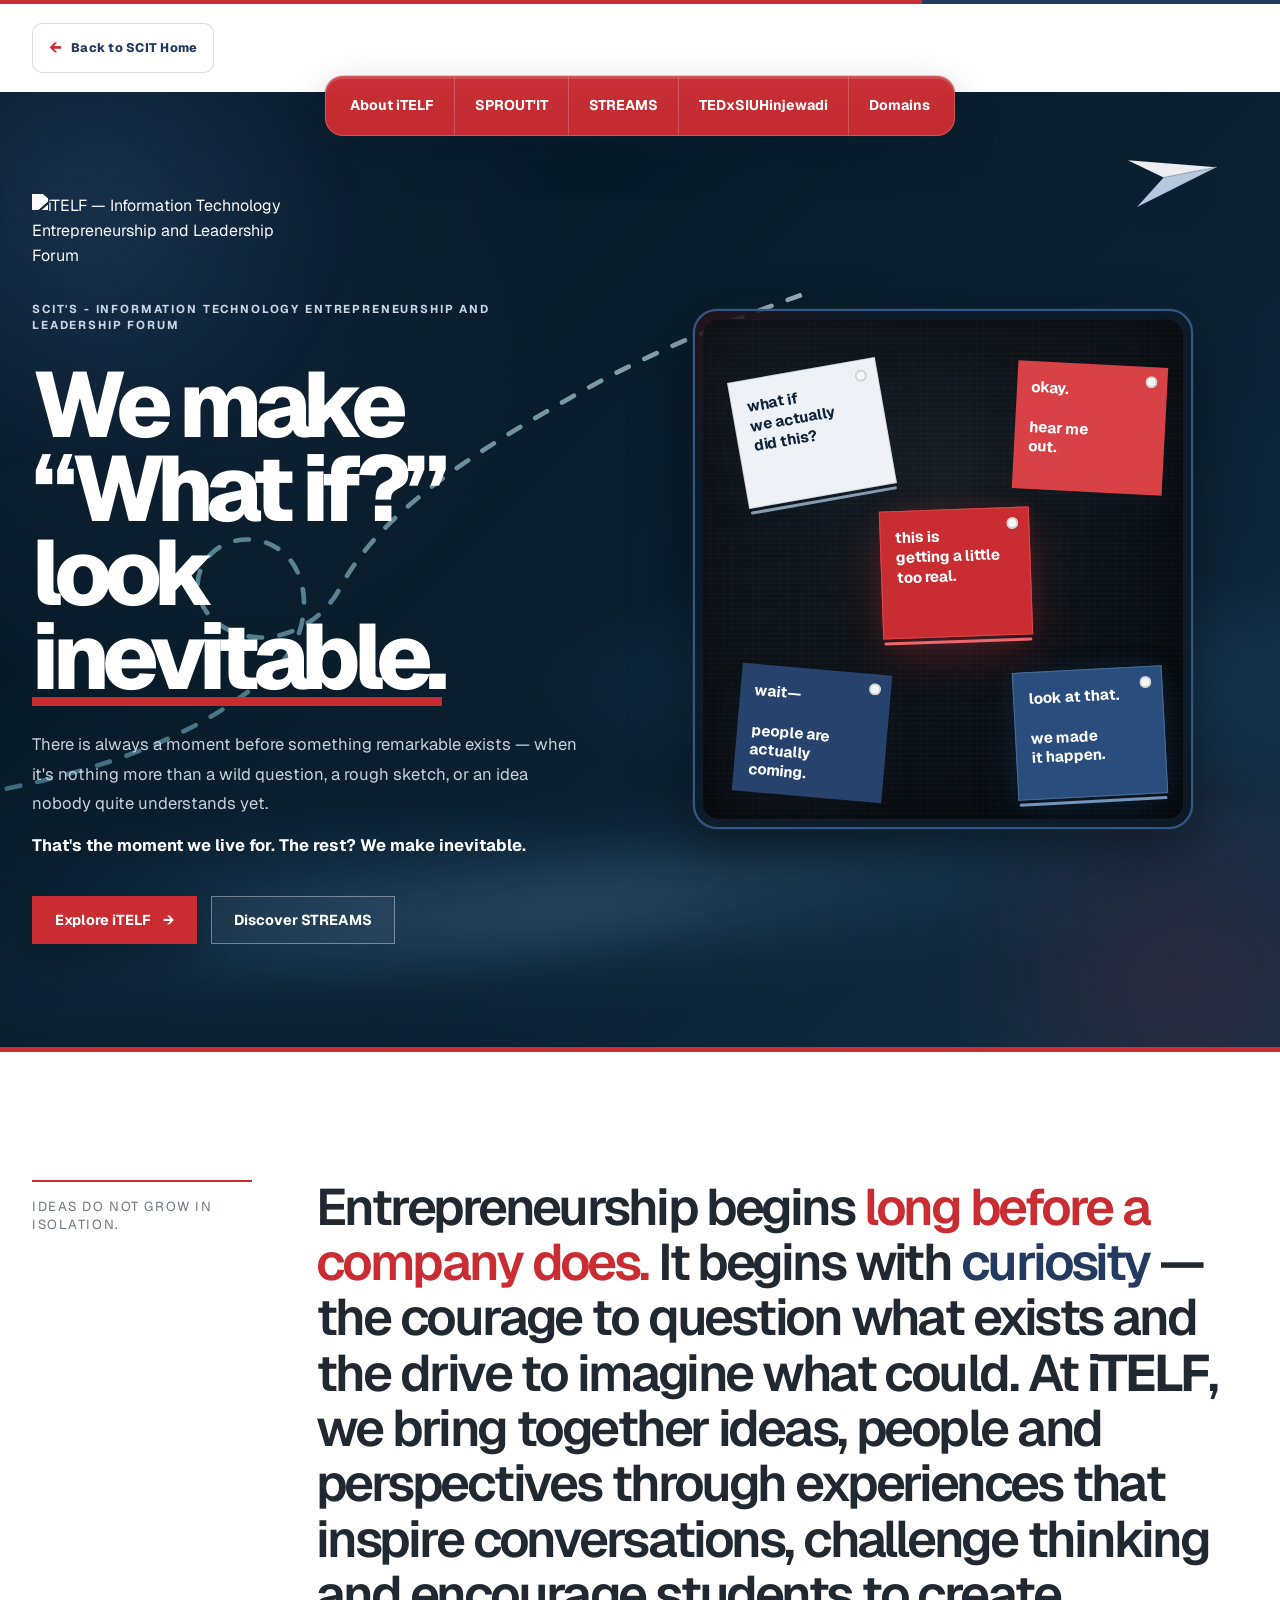
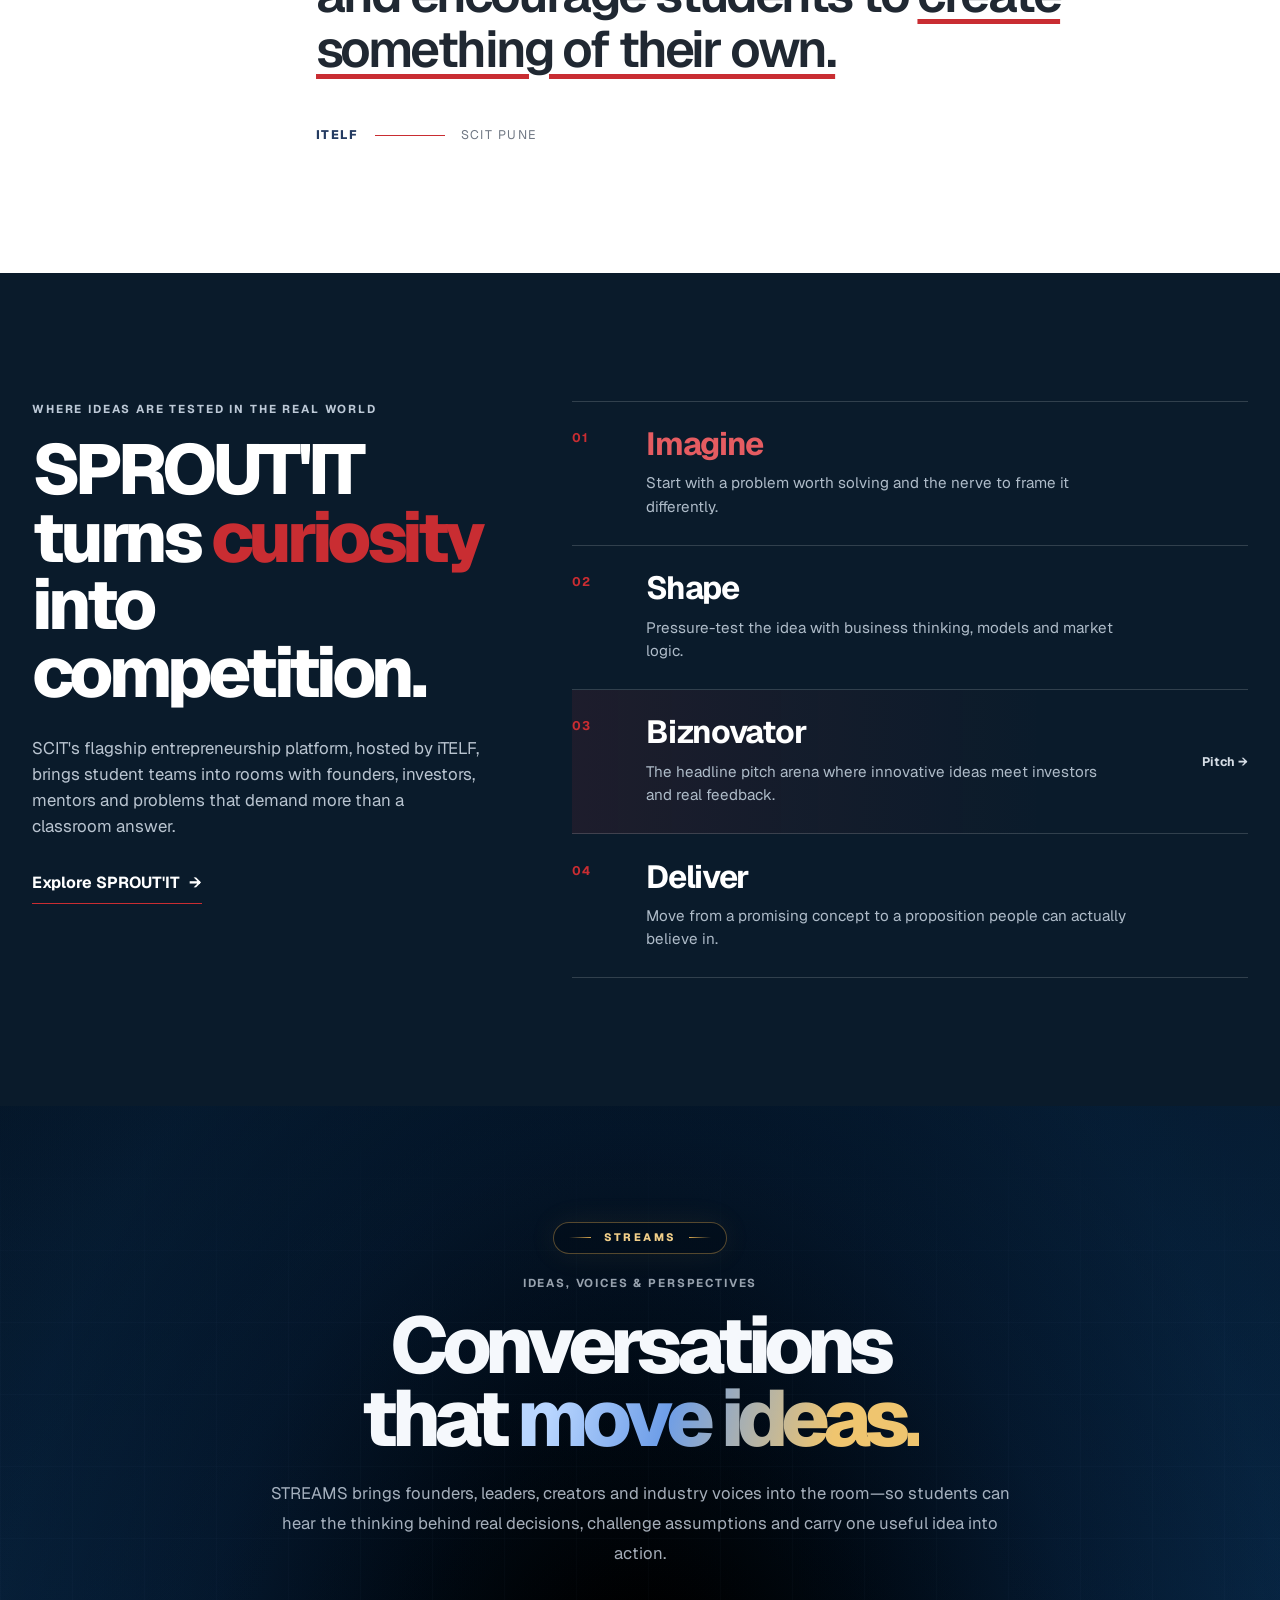
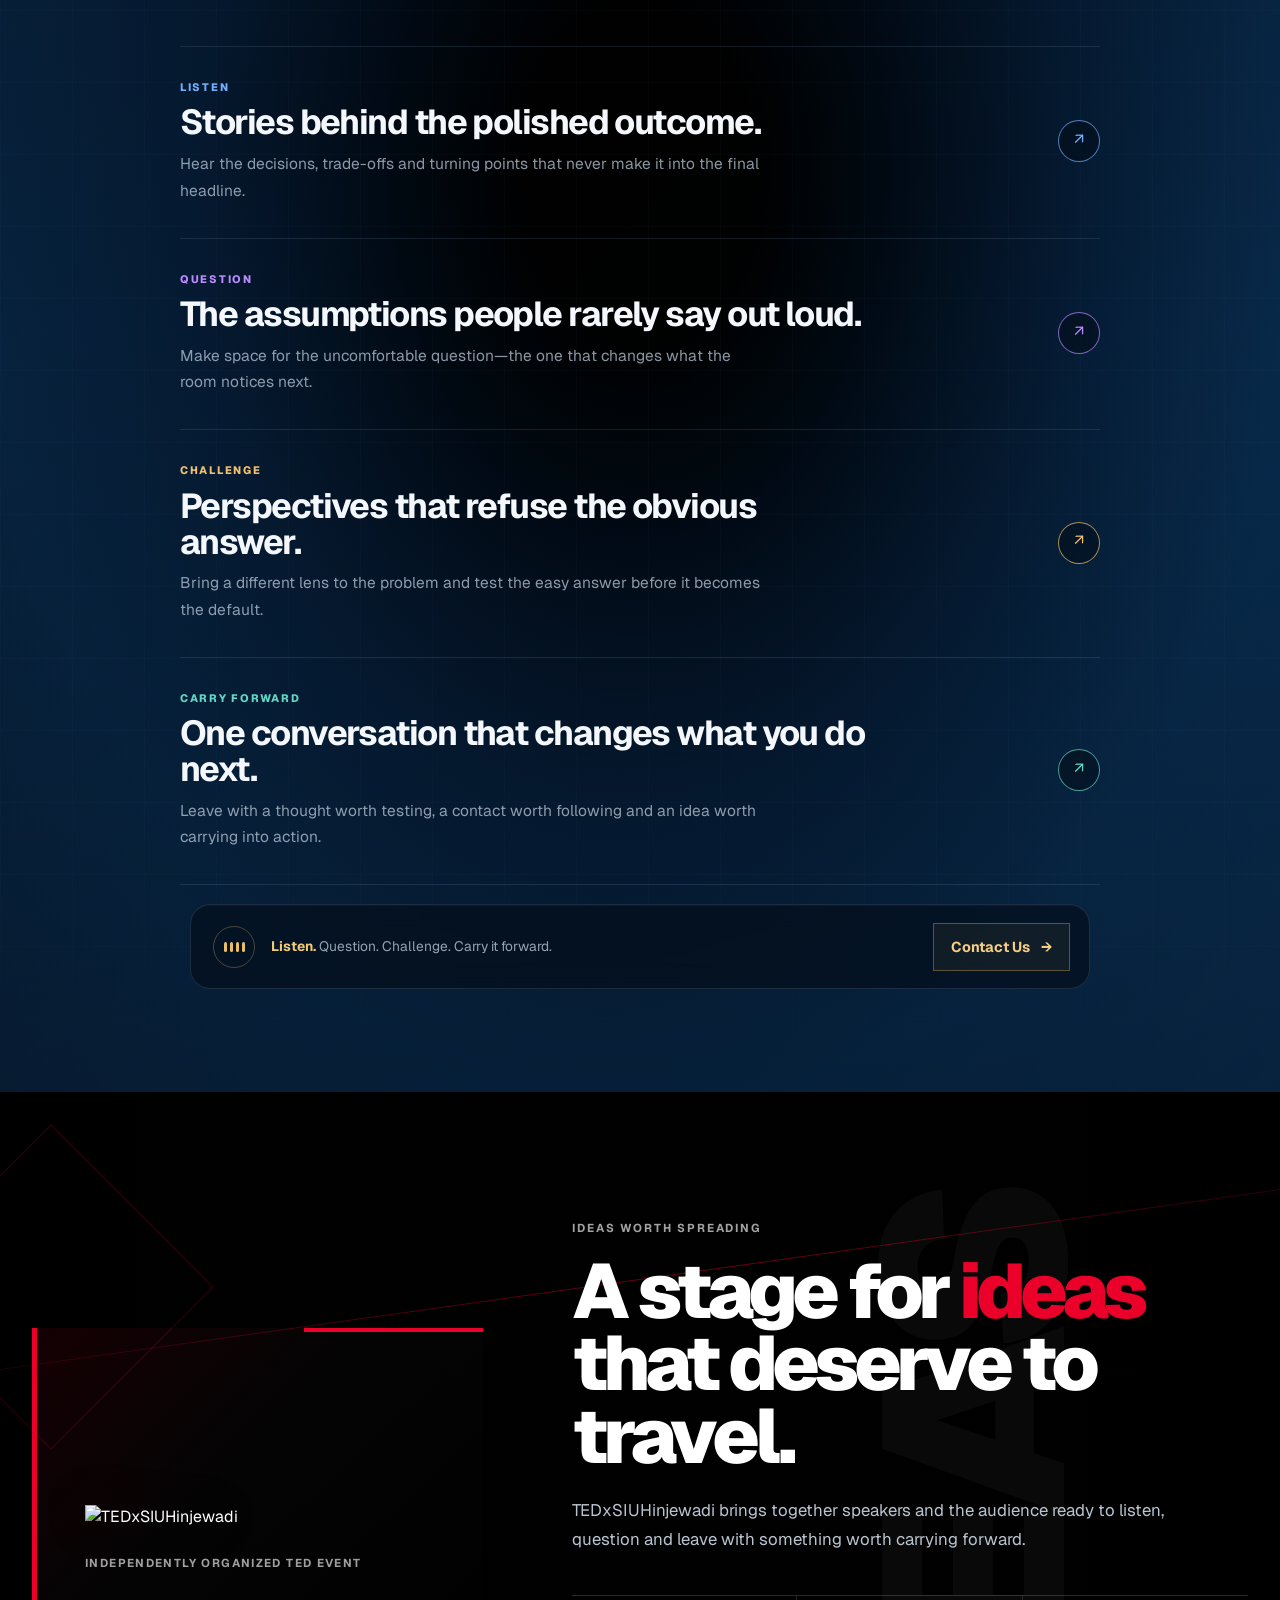
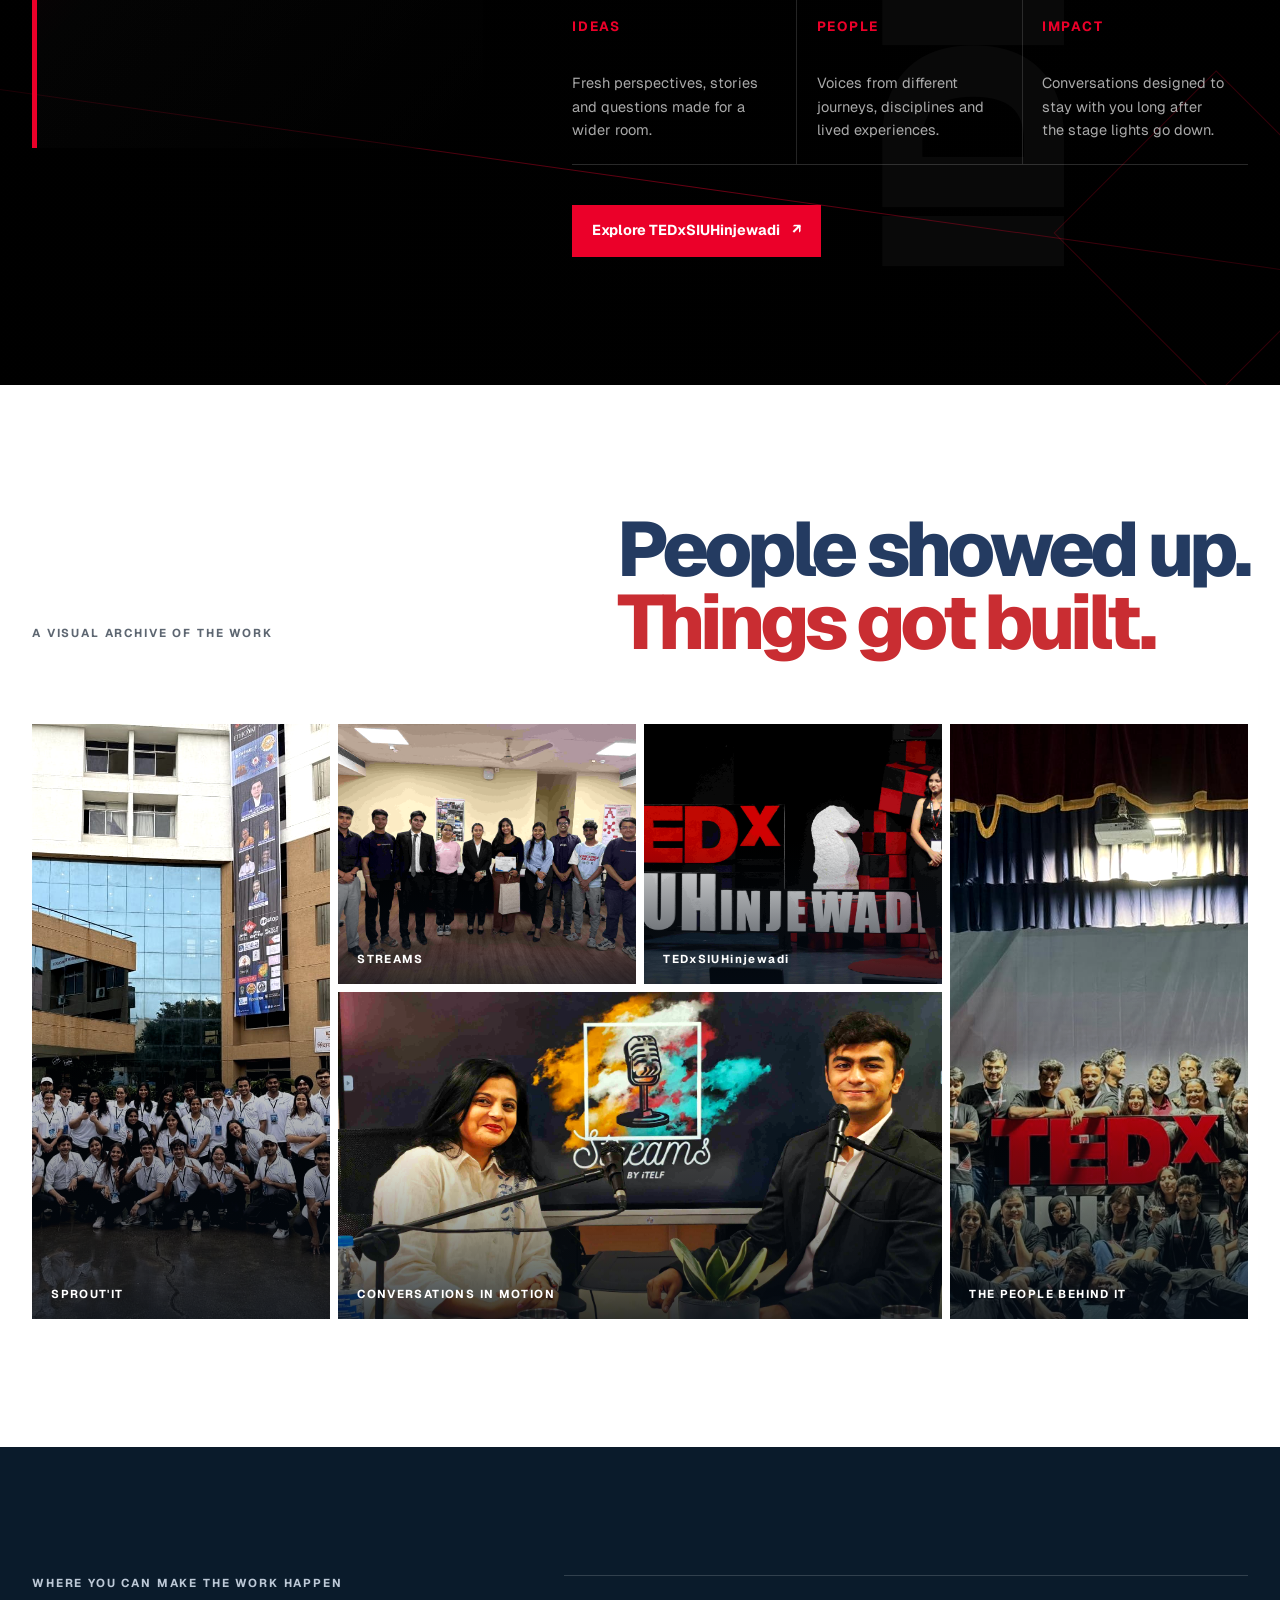
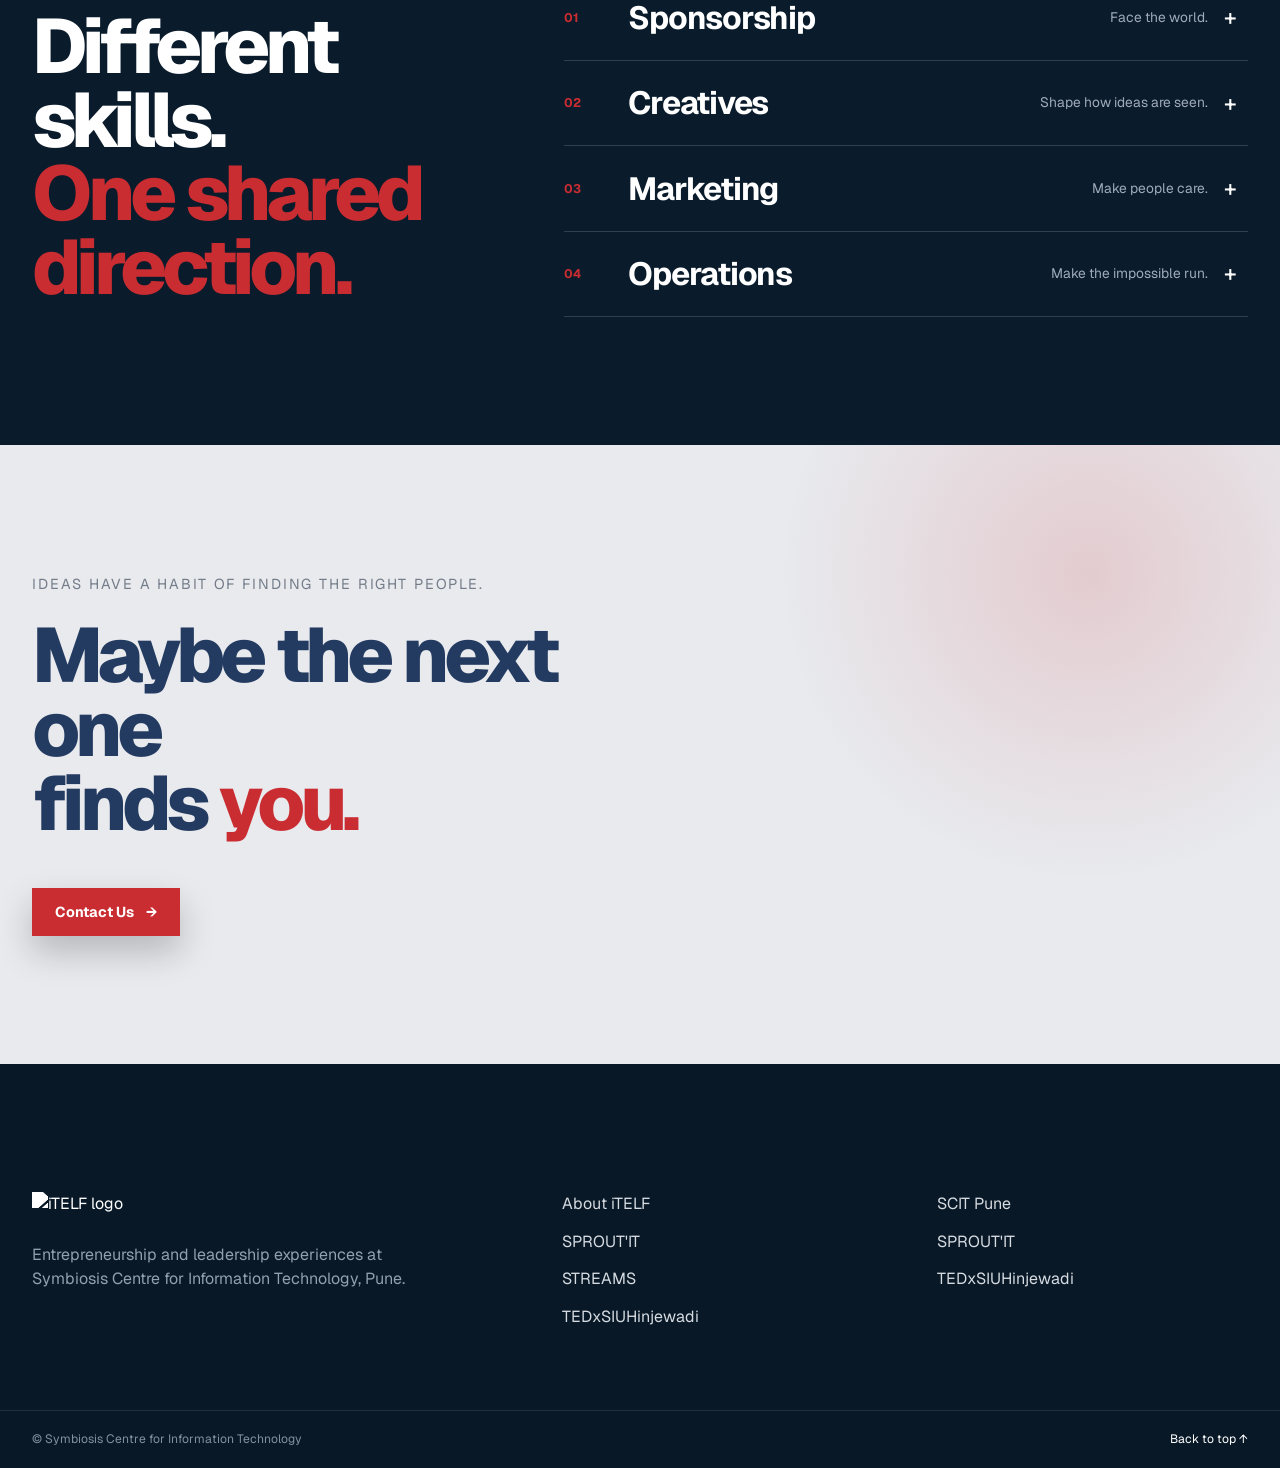
==== commit d19d97b2: "Changes for streams and Ted" ====
--- a/index.html
+++ b/index.html
@@ -254,26 +254,43 @@
             <span class="streams-pulse" aria-hidden="true"><i></i><i></i><i></i><i></i></span>
             <p><strong>Listen.</strong> Question. Challenge. Carry it forward.</p>
           </div>
-          <a class="btn streams-cta" href="mailto:itelf@scit.edu">Talk to iTELF <span>→</span></a>
-        </div>
-      </div>
-    </section>
-
-    <section class="tedx chapter dark-chapter" id="tedx">
+          <a class="btn streams-cta" href="mailto:itelf@scit.edu">Contact Us <span>→</span></a>
+        </div>
+      </div>
+    </section>
+
+    <section class="tedx chapter" id="tedx" aria-labelledby="tedx-title">
+      <div class="tedx-bg" aria-hidden="true">
+        <span class="tedx-bg-word">IDEAS</span>
+        <span class="tedx-bg-line tedx-bg-line--one"></span>
+        <span class="tedx-bg-line tedx-bg-line--two"></span>
+        <span class="tedx-bg-block tedx-bg-block--one"></span>
+        <span class="tedx-bg-block tedx-bg-block--two"></span>
+      </div>
+
       <div class="section-inner tedx-layout">
-        <div class="tedx-word">TED<span>x</span></div>
+        <div class="tedx-visual">
+          <div class="tedx-red-bar" aria-hidden="true"></div>
+          <a class="tedx-logo-link" href="https://tedxsiuhinjewadi.scit.edu/" target="_blank" rel="noopener noreferrer" aria-label="Visit TEDxSIUHinjewadi">
+            <img class="tedx-logo" src="https://cdn.jsdelivr.net/gh/tedx-blip/Team-Repo@main/assets/tedxlogo.png" alt="TEDxSIUHinjewadi" loading="lazy" decoding="async">
+          </a>
+          <p class="tedx-visual-note">Independently organized TED event</p>
+        </div>
+
         <div class="tedx-copy">
-          <p class="section-kicker">Ideas worth spreading at SCIT</p>
-          <h2>TEDxSIUHinjewadi gives <span>big ideas</span> a stage.</h2>
-          <p>iTELF contributes to the wider culture of ideas through TEDxSIUHinjewadi — a platform built around
-            speakers, stories and experiences that challenge how an audience sees the world.</p>
-          <div class="tedx-points">
-            <div><strong>Ideas</strong><span>Thoughts that deserve a wider room.</span></div>
-            <div><strong>People</strong><span>Voices that make a room stop and listen.</span></div>
-            <div><strong>Impact</strong><span>Conversations that stay after the event ends.</span></div>
-          </div>
-          <a class="text-link" href="https://tedxsiuhinjewadi.scit.edu/" target="_blank" rel="noopener noreferrer">Visit
-            TEDxSIUHinjewadi <span>→</span></a>
+          <p class="section-kicker">Ideas worth spreading</p>
+          <h2 id="tedx-title">A stage for <span>ideas</span> that deserve to travel.</h2>
+          <p class="tedx-lead">TEDxSIUHinjewadi brings together speakers and the audience ready to listen, question and leave with something worth carrying forward.</p>
+
+          <div class="tedx-points" role="list" aria-label="TEDxSIUHinjewadi pillars">
+            <div role="listitem"><strong>Ideas</strong><span>Fresh perspectives, stories and questions made for a wider room.</span></div>
+            <div role="listitem"><strong>People</strong><span>Voices from different journeys, disciplines and lived experiences.</span></div>
+            <div role="listitem"><strong>Impact</strong><span>Conversations designed to stay with you long after the stage lights go down.</span></div>
+          </div>
+
+          <div class="tedx-actions">
+            <a class="btn tedx-btn" href="https://tedxsiuhinjewadi.scit.edu/" target="_blank" rel="noopener noreferrer">Explore TEDxSIUHinjewadi <span>↗</span></a>
+          </div>
         </div>
       </div>
     </section>
@@ -348,7 +365,7 @@
       <div class="section-inner action-inner">
         <p>Ideas have a habit of finding the right people.</p>
         <h2>Maybe the next one<br>finds <span>you.</span></h2>
-        <a href="mailto:itelf@scit.edu" class="btn btn-primary">Connect with iTELF <span>→</span></a>
+        <a href="mailto:itelf@scit.edu" class="btn btn-primary">Contact Us <span>→</span></a>
       </div>
     </section>
   </main>
--- a/css/style.css
+++ b/css/style.css
@@ -1799,3 +1799,235 @@
   margin-top: 0;
 }
 
+
+
+/* ---------------------------------------------------------
+   11B. TEDx — RED / BLACK / WHITE REVAMP
+   --------------------------------------------------------- */
+.tedx {
+  --tedx-red: #eb0029;
+  --tedx-black: #050505;
+  --tedx-white: #ffffff;
+  position: relative;
+  overflow: hidden;
+  isolation: isolate;
+  background: var(--tedx-black);
+  color: var(--tedx-white);
+}
+
+.tedx .section-inner {
+  position: relative;
+  z-index: 2;
+}
+
+.tedx-bg {
+  position: absolute;
+  inset: 0;
+  z-index: 0;
+  pointer-events: none;
+  overflow: hidden;
+  background:
+    linear-gradient(90deg, rgba(0,0,0,.98) 0%, rgba(0,0,0,.93) 43%, rgba(0,0,0,.98) 100%);
+}
+
+.tedx-bg-word {
+  position: absolute;
+  right: -3vw;
+  top: 50%;
+  transform: translateY(-50%) rotate(-90deg);
+  color: rgba(255,255,255,.035);
+  font-size: clamp(8rem, 20vw, 18rem);
+  font-weight: 900;
+  letter-spacing: -.08em;
+  line-height: .8;
+  white-space: nowrap;
+}
+
+.tedx-bg-line {
+  position: absolute;
+  width: 150vw;
+  height: 1px;
+  left: -20vw;
+  background: linear-gradient(90deg, transparent, rgba(235,0,41,.45), transparent);
+  transform-origin: center;
+}
+
+.tedx-bg-line--one { top: 20%; transform: rotate(-8deg); }
+.tedx-bg-line--two { top: 78%; transform: rotate(8deg); }
+
+.tedx-bg-block {
+  position: absolute;
+  width: clamp(170px, 18vw, 290px);
+  aspect-ratio: 1;
+  border: 1px solid rgba(235,0,41,.22);
+}
+
+.tedx-bg-block--one { top: 9%; left: -5%; transform: rotate(45deg); }
+.tedx-bg-block--two { right: -4%; bottom: 4%; transform: rotate(45deg); }
+
+.tedx-layout {
+  display: grid;
+  grid-template-columns: minmax(300px, .8fr) minmax(0, 1.2fr);
+  gap: clamp(3rem, 7vw, 9rem);
+  align-items: center;
+  min-height: min(760px, 82vh);
+}
+
+.tedx-visual {
+  position: relative;
+  min-height: 420px;
+  display: flex;
+  flex-direction: column;
+  justify-content: center;
+  padding: clamp(2rem, 4vw, 4rem) clamp(1.5rem, 4vw, 3rem);
+  border-left: 5px solid var(--tedx-red);
+  background: linear-gradient(135deg, rgba(235,0,41,.09), rgba(255,255,255,.015) 38%, rgba(0,0,0,.45));
+}
+
+.tedx-red-bar {
+  position: absolute;
+  top: 0;
+  right: 0;
+  width: 40%;
+  height: 4px;
+  background: var(--tedx-red);
+}
+
+.tedx-logo-link {
+  display: block;
+  width: min(100%, 720px);
+  filter: drop-shadow(0 0 28px rgba(235,0,41,.13));
+}
+
+.tedx-logo {
+  width: 100%;
+  max-width: 680px;
+  height: auto;
+  object-fit: contain;
+}
+
+.tedx-visual-note {
+  margin-top: 1.5rem;
+  max-width: 42ch;
+  color: rgba(255,255,255,.62);
+  font-size: .72rem;
+  font-weight: 700;
+  letter-spacing: .12em;
+  text-transform: uppercase;
+}
+
+.tedx-copy {
+  max-width: 880px;
+}
+
+.tedx-copy .section-kicker {
+  color: rgba(255,255,255,.64);
+}
+
+.tedx-copy h2 {
+  max-width: 14ch;
+  margin-bottom: 1.5rem;
+  color: var(--tedx-white);
+  font-size: clamp(3.4rem, 6vw, 6.9rem);
+  font-weight: 850;
+  letter-spacing: -.065em;
+  line-height: .94;
+}
+
+.tedx-copy h2 span {
+  color: var(--tedx-red);
+}
+
+.tedx-lead {
+  max-width: 62ch;
+  margin-bottom: 2.7rem;
+  color: rgba(255,255,255,.72);
+  font-size: clamp(1rem, 1.4vw, 1.16rem);
+  line-height: 1.75;
+}
+
+.tedx-points {
+  margin-bottom: 2.5rem;
+  display: grid;
+  grid-template-columns: repeat(3, minmax(0,1fr));
+  border-top: 1px solid rgba(255,255,255,.16);
+  border-bottom: 1px solid rgba(255,255,255,.16);
+}
+
+.tedx-points > div,
+.tedx-points > div:nth-child(2),
+.tedx-points > div:last-child {
+  min-height: 168px;
+  padding: 1.25rem 1.2rem 1.4rem 0;
+  display: flex;
+  flex-direction: column;
+  justify-content: space-between;
+  gap: 1rem;
+  border-right: 1px solid rgba(255,255,255,.14);
+}
+
+.tedx-points > div:nth-child(2),
+.tedx-points > div:last-child {
+  padding-left: 1.2rem;
+}
+
+.tedx-points > div:last-child { border-right: 0; }
+
+.tedx-points strong {
+  color: var(--tedx-red);
+  font-size: .84rem;
+  letter-spacing: .13em;
+  text-transform: uppercase;
+}
+
+.tedx-points span {
+  color: rgba(255,255,255,.66);
+  font-size: .91rem;
+  line-height: 1.6;
+}
+
+.tedx-actions {
+  display: flex;
+  align-items: center;
+  flex-wrap: wrap;
+  gap: 1.25rem;
+}
+
+.tedx-btn {
+  min-height: 52px;
+  padding-inline: 1.2rem;
+  border-color: var(--tedx-red);
+  color: var(--tedx-white);
+  background: var(--tedx-red);
+}
+
+.tedx-btn:hover,
+.tedx-btn:focus-visible {
+  border-color: var(--tedx-white);
+  color: var(--tedx-black);
+  background: var(--tedx-white);
+}
+
+.tedx-inline-link {
+  color: rgba(255,255,255,.72);
+  font-size: .76rem;
+  font-weight: 700;
+  letter-spacing: .08em;
+  text-decoration: underline;
+  text-decoration-color: rgba(235,0,41,.8);
+  text-underline-offset: .35em;
+  transition: color .25s var(--ease), text-decoration-color .25s var(--ease);
+}
+
+.tedx-inline-link:hover,
+.tedx-inline-link:focus-visible {
+  color: var(--tedx-white);
+  text-decoration-color: var(--tedx-white);
+}
+
+@media (prefers-reduced-motion: reduce) {
+  .tedx-btn,
+  .tedx-inline-link {
+    transition: none !important;
+  }
+}
--- a/css/responsive.css
+++ b/css/responsive.css
@@ -1463,3 +1463,158 @@
   }
 }
 
+
+/* ---------------------------------------------------------
+   15. TEDx RED / BLACK / WHITE RESPONSIVE OVERRIDES
+   --------------------------------------------------------- */
+.tedx {
+  --tedx-red: #eb0029;
+  --tedx-black: #050505;
+  --tedx-white: #ffffff;
+}
+
+@media (max-width: 1024px) {
+  .tedx-layout {
+    grid-template-columns: 1fr;
+    gap: 3rem;
+    min-height: auto;
+  }
+
+  .tedx-visual {
+    min-height: 0;
+    padding: 2rem;
+  }
+
+  .tedx-logo-link {
+    width: min(100%, 680px);
+  }
+
+  .tedx-copy h2 {
+    max-width: 16ch;
+  }
+}
+
+@media (max-width: 720px) {
+  .tedx .section-inner {
+    padding-top: clamp(4.5rem, 14vw, 6rem);
+    padding-bottom: clamp(4rem, 13vw, 5.5rem);
+  }
+
+  .tedx-layout {
+    gap: 2.5rem;
+  }
+
+  .tedx-visual {
+    padding: 1.5rem 1rem 1.75rem;
+    border-left-width: 4px;
+  }
+
+  .tedx-red-bar {
+    width: 56%;
+    height: 3px;
+  }
+
+  .tedx-logo-link {
+    width: min(100%, 620px);
+  }
+
+  .tedx-visual-note {
+    margin-top: 1rem;
+    font-size: .61rem;
+    line-height: 1.5;
+  }
+
+  .tedx-copy h2 {
+    max-width: 100%;
+    margin-bottom: 1.1rem;
+    font-size: clamp(2.7rem, 12vw, 4.3rem);
+    line-height: .94;
+  }
+
+  .tedx-lead {
+    margin-bottom: 1.8rem;
+    font-size: .95rem;
+    line-height: 1.7;
+  }
+
+  .tedx-points {
+    grid-template-columns: 1fr;
+    margin-bottom: 1.8rem;
+  }
+
+  .tedx-points > div,
+  .tedx-points > div:nth-child(2),
+  .tedx-points > div:last-child {
+    min-height: 0;
+    padding: 1rem 0;
+    border-right: 0;
+    border-bottom: 1px solid rgba(255,255,255,.14);
+  }
+
+  .tedx-points > div:last-child {
+    border-bottom: 0;
+  }
+
+  .tedx-points strong {
+    font-size: .76rem;
+  }
+
+  .tedx-points span {
+    font-size: .86rem;
+    line-height: 1.55;
+  }
+
+  .tedx-actions {
+    align-items: stretch;
+    flex-direction: column;
+    gap: .9rem;
+  }
+
+  .tedx-btn {
+    width: 100%;
+    justify-content: center;
+  }
+
+  .tedx-inline-link {
+    align-self: flex-start;
+    font-size: .69rem;
+  }
+
+  .tedx-bg-word {
+    right: -17vw;
+    font-size: 9rem;
+  }
+}
+
+@media (max-width: 420px) {
+  .tedx .section-inner {
+    padding-left: 1rem;
+    padding-right: 1rem;
+  }
+
+  .tedx-visual {
+    padding-inline: .85rem;
+  }
+
+  .tedx-logo {
+    width: 100%;
+  }
+
+  .tedx-copy h2 {
+    font-size: clamp(2.45rem, 13vw, 3.35rem);
+  }
+
+  .tedx-points span {
+    font-size: .82rem;
+  }
+}
+
+@media (max-height: 700px) and (orientation: landscape) {
+  .tedx-layout {
+    min-height: auto;
+  }
+
+  .tedx-visual {
+    min-height: 0;
+  }
+}
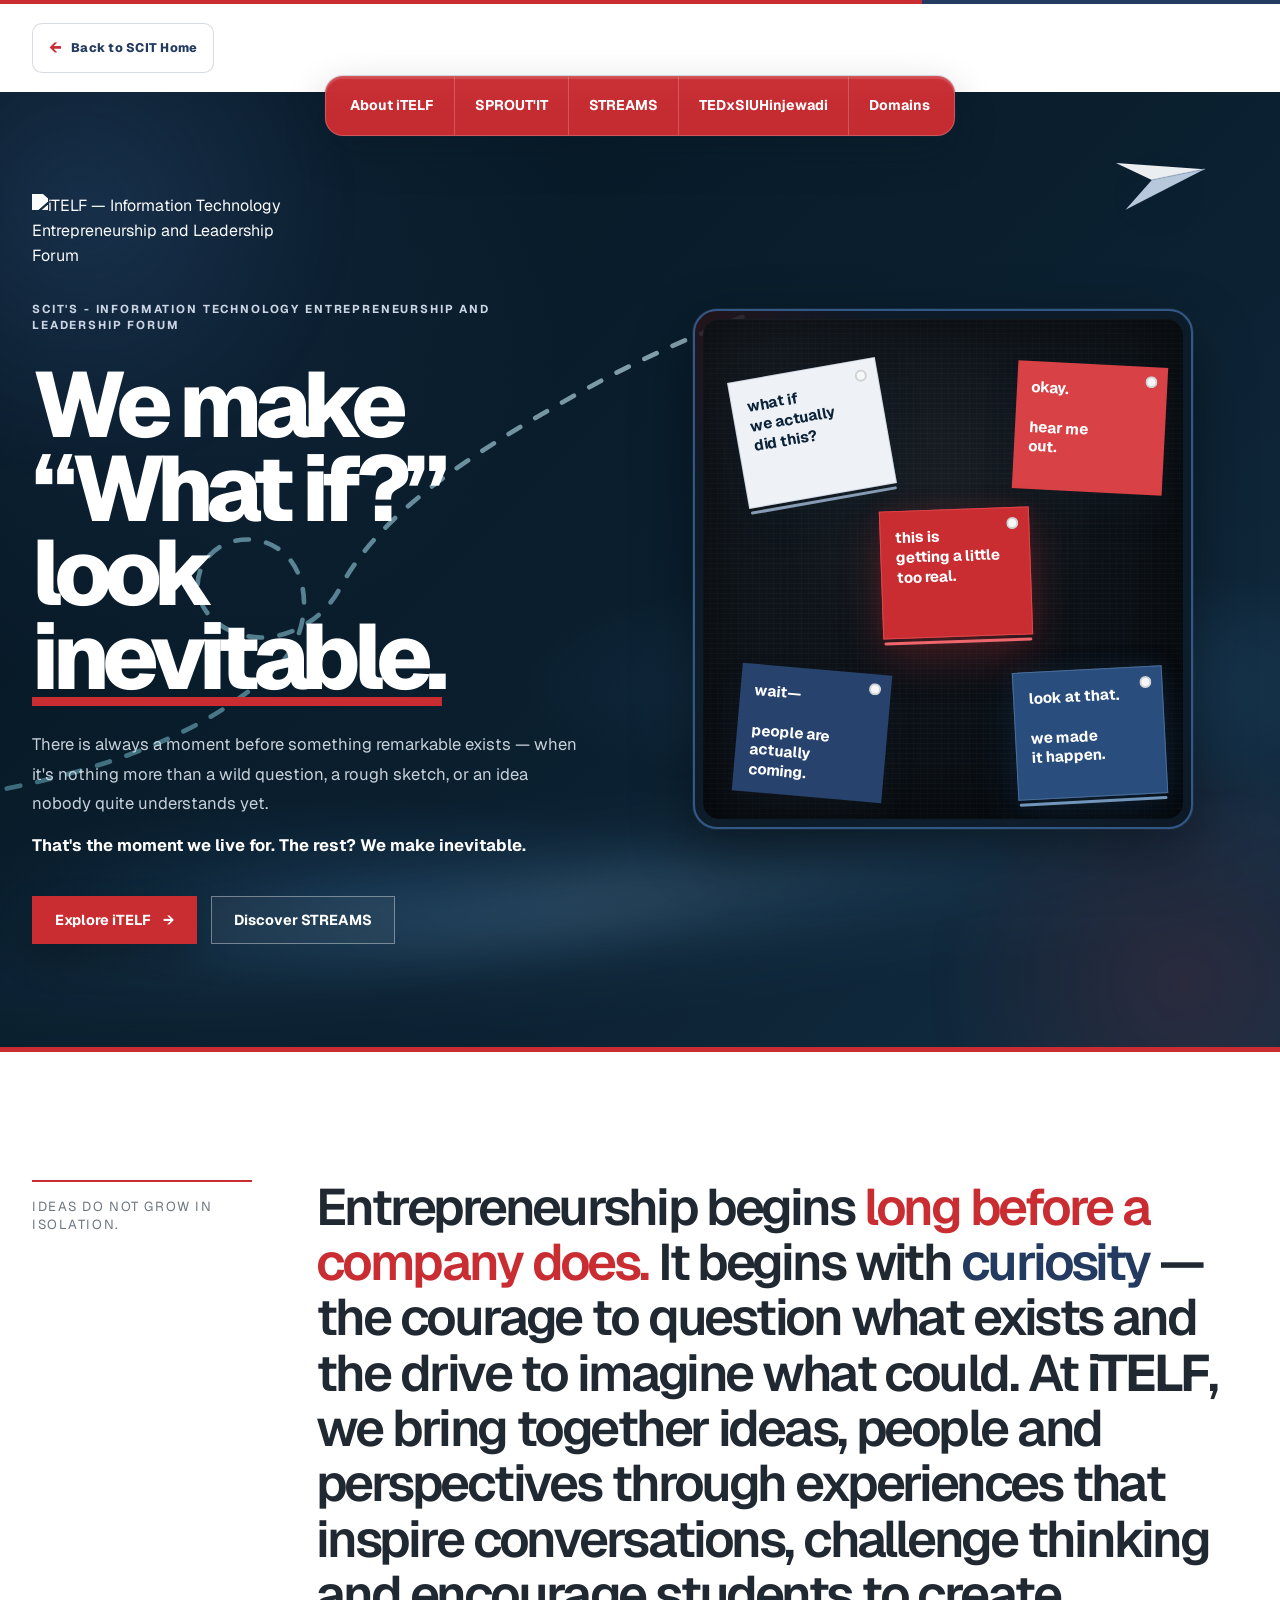
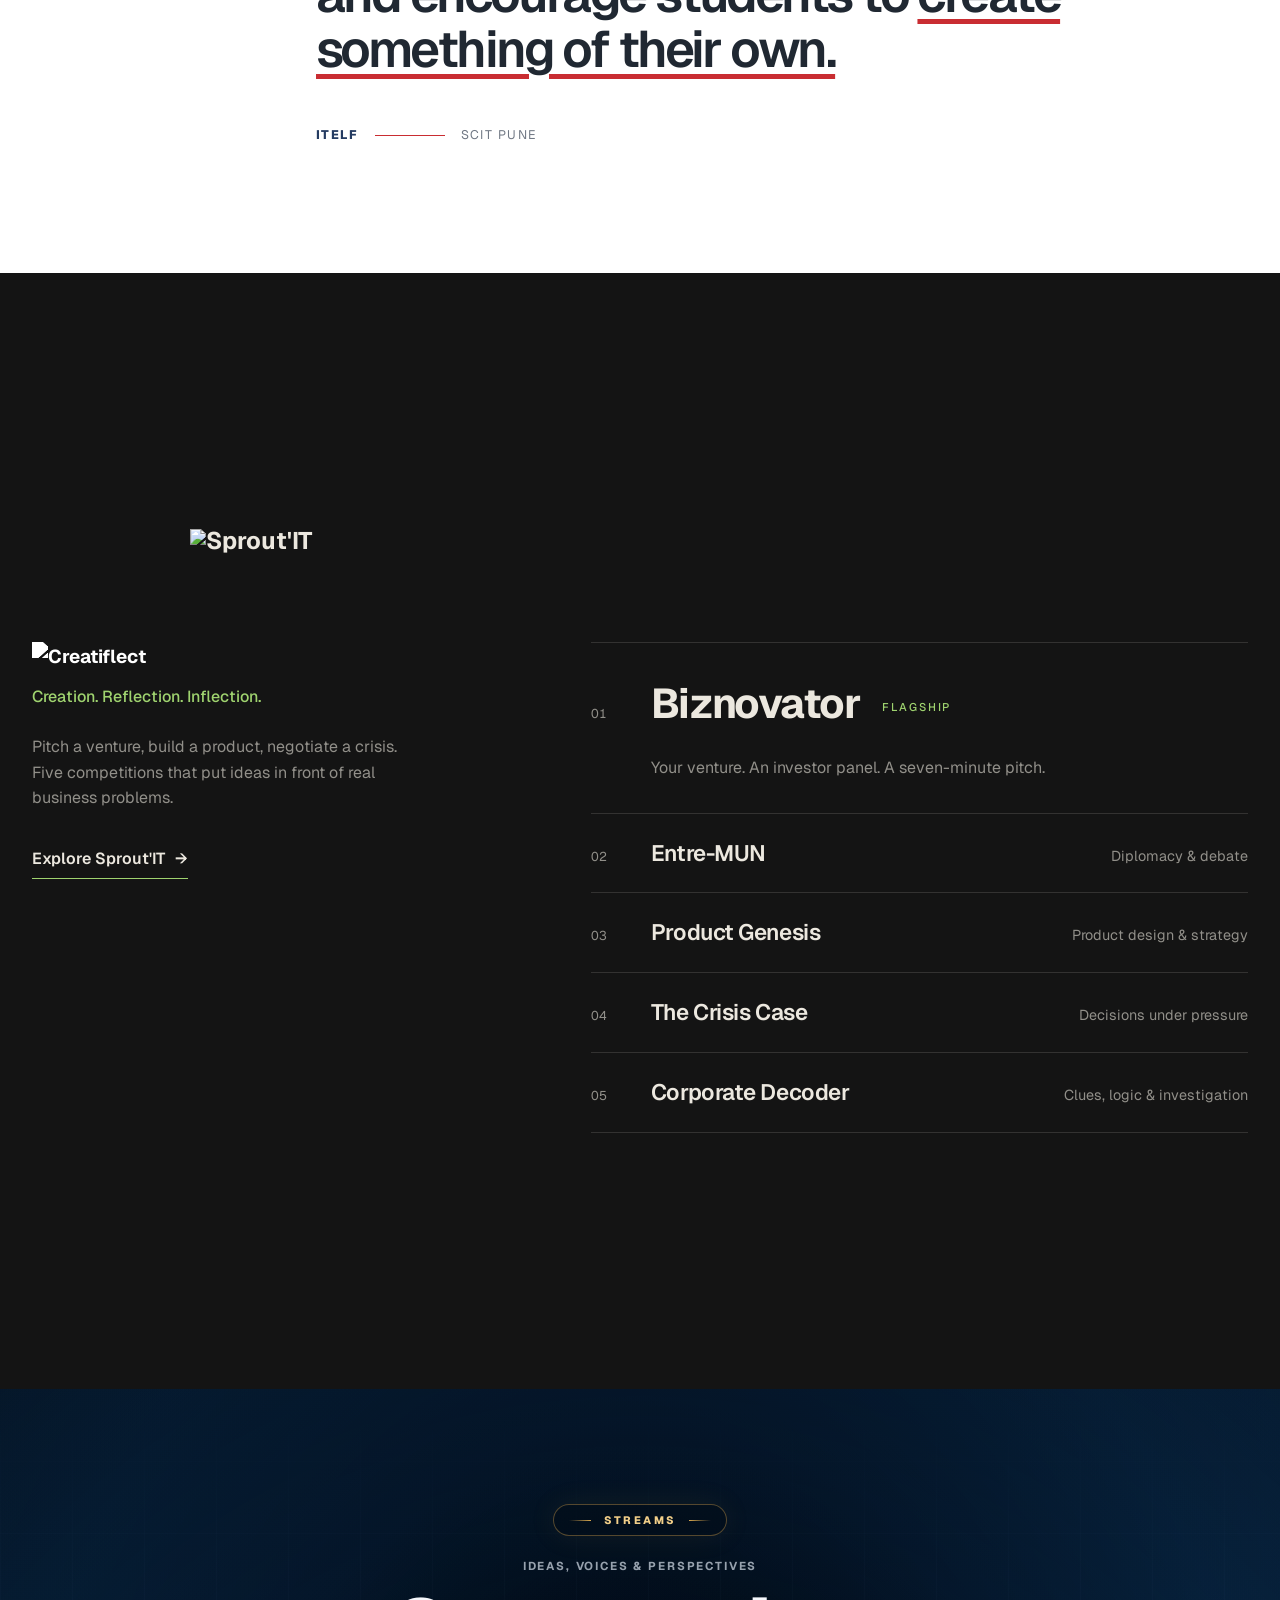
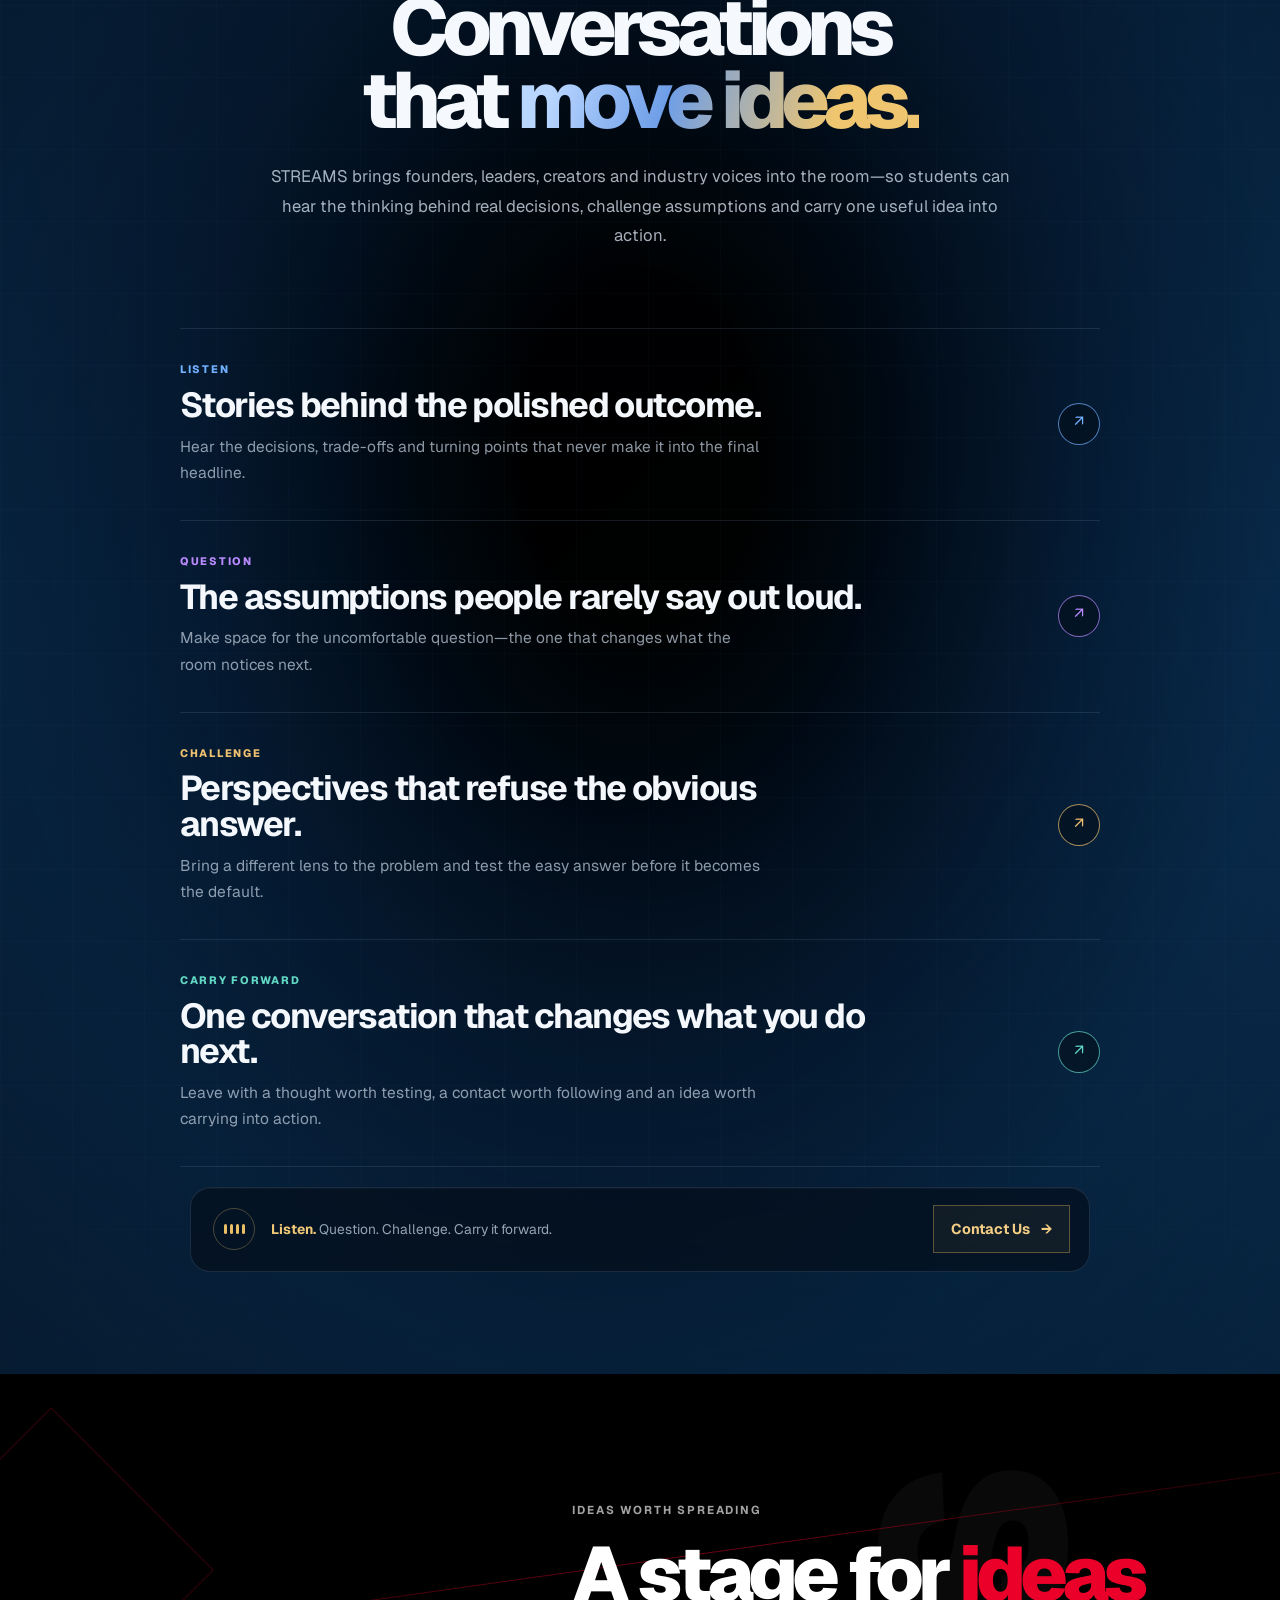
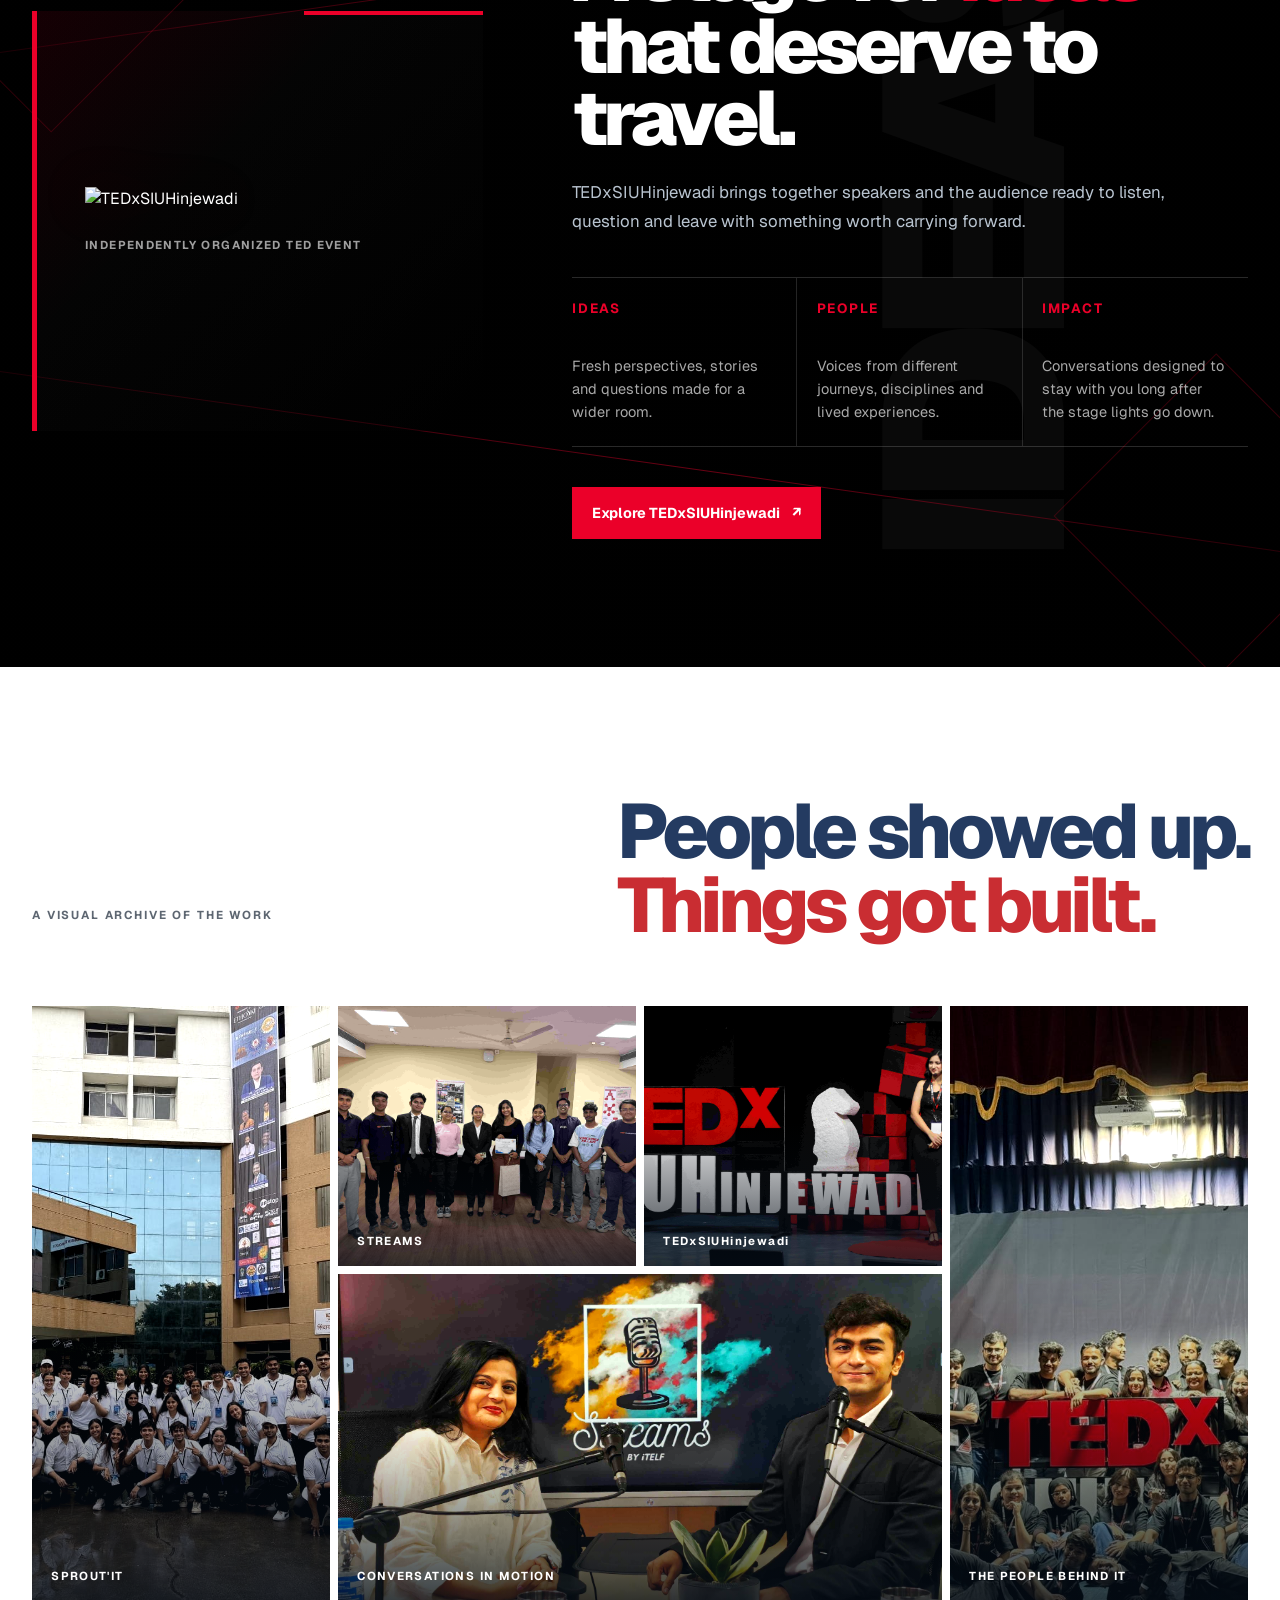
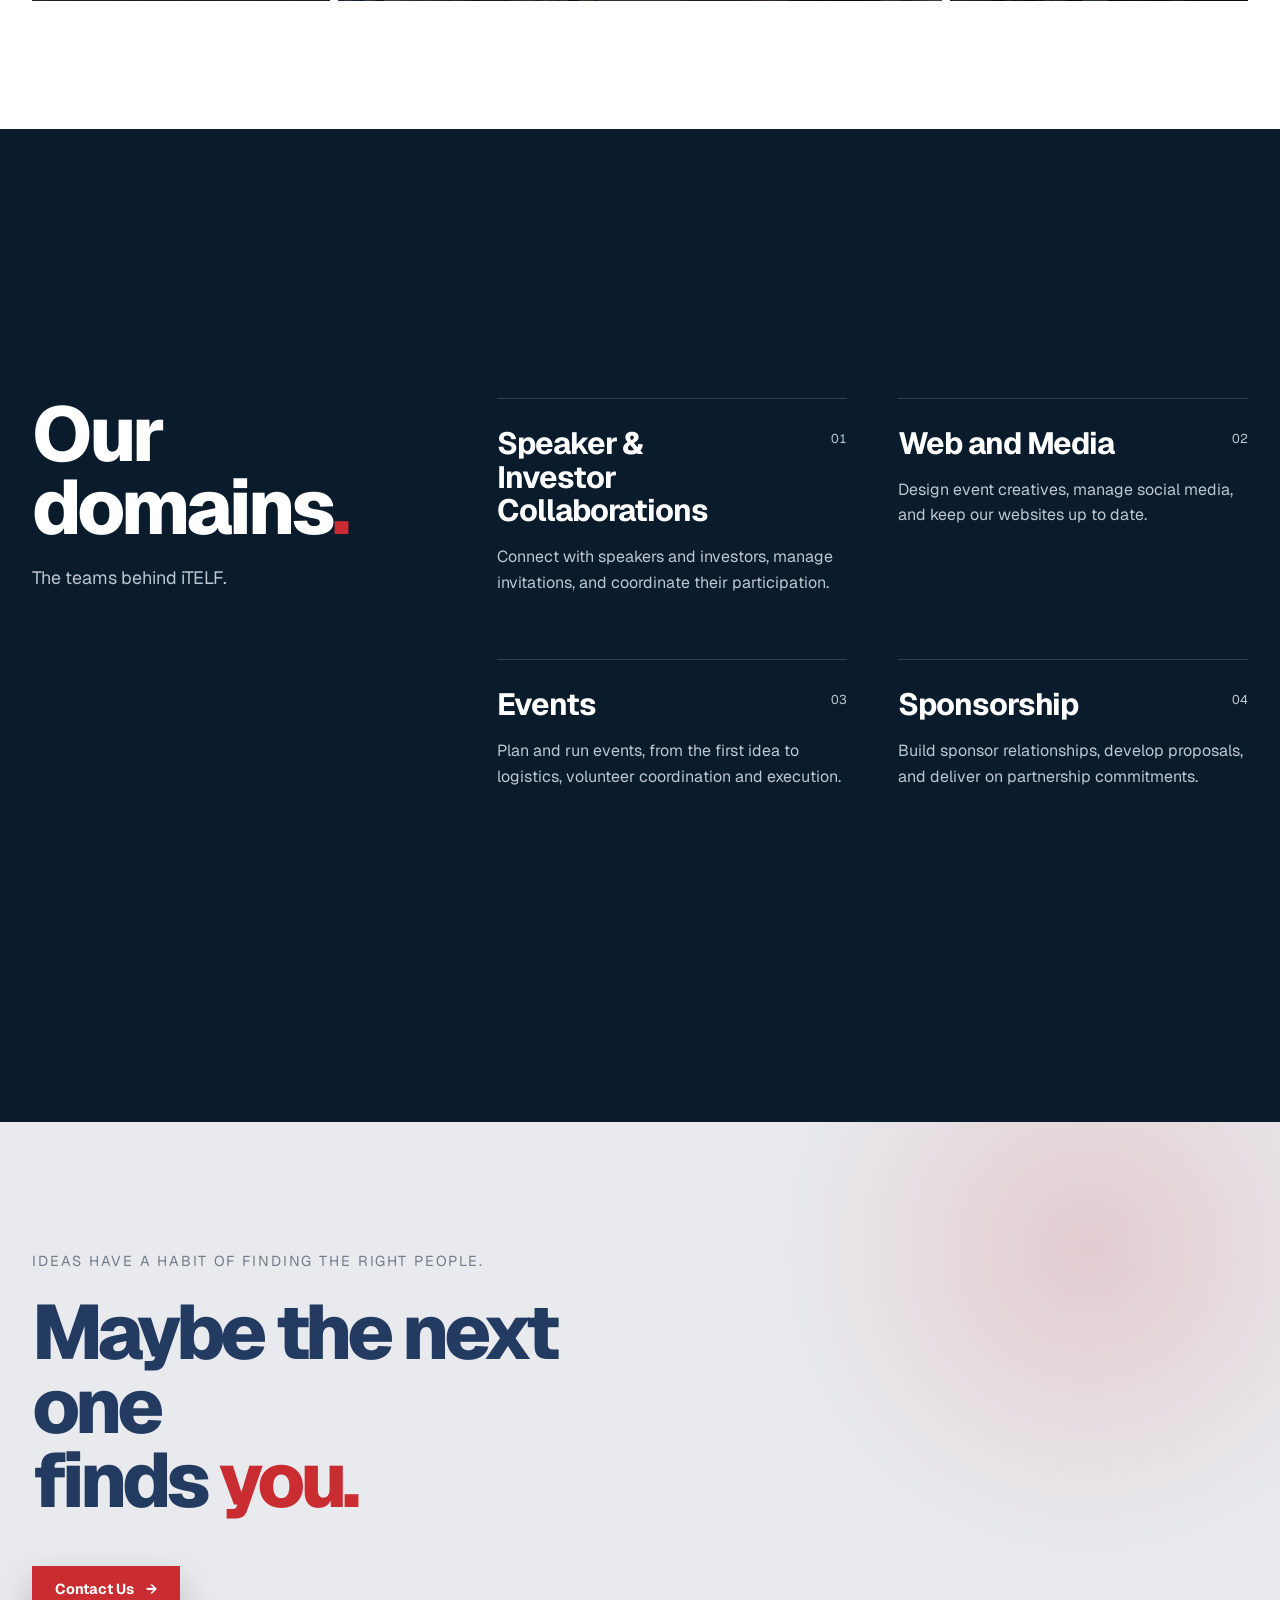
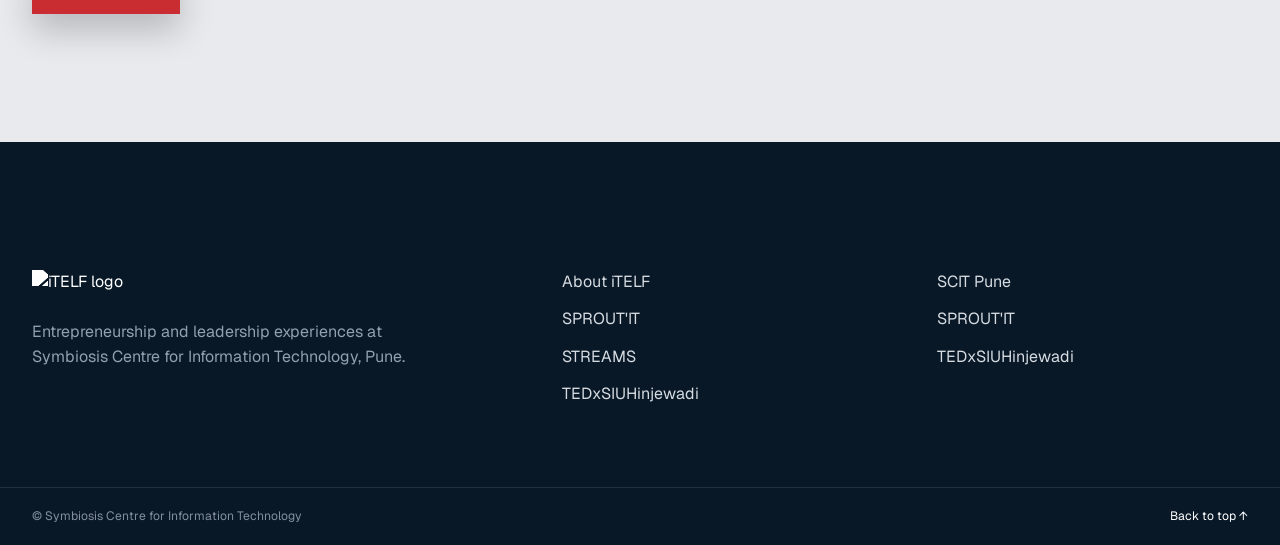
==== commit aeb568b5: "Sprout It, domains section changes" ====
--- a/index.html
+++ b/index.html
@@ -152,43 +152,172 @@
       </div>
     </section>
 
-    <section class="sprout chapter dark-chapter" id="sprout">
-      <div class="section-inner sprout-layout">
-        <div class="sprout-intro reveal-stack">
-          <p class="section-kicker">Where ideas are tested in the real world</p>
-          <h2>SPROUT'IT turns <span>curiosity</span> into competition.</h2>
-          <p>SCIT's flagship entrepreneurship platform, hosted by iTELF, brings student teams into rooms with founders,
-            investors, mentors and problems that demand more than a classroom answer.</p>
-          <a class="text-link" href="https://sproutit.scit.edu/" target="_blank" rel="noopener noreferrer">Explore
-            SPROUT'IT <span>→</span></a>
-        </div>
-
-        <div class="sprout-rail" aria-label="SPROUT'IT journey">
-          <article class="sprout-step is-featured">
-            <span class="sprout-step-number">01</span>
-            <div><strong>Imagine</strong>
-              <p>Start with a problem worth solving and the nerve to frame it differently.</p>
-            </div>
-          </article>
-          <article class="sprout-step">
-            <span class="sprout-step-number">02</span>
-            <div><strong>Shape</strong>
-              <p>Pressure-test the idea with business thinking, models and market logic.</p>
-            </div>
-          </article>
-          <article class="sprout-step biznovator-step">
-            <span class="sprout-step-number">03</span>
-            <div><strong>Biznovator</strong>
-              <p>The headline pitch arena where innovative ideas meet investors and real feedback.</p>
-            </div>
-            <span class="step-accent">Pitch →</span>
-          </article>
-          <article class="sprout-step">
-            <span class="sprout-step-number">04</span>
-            <div><strong>Deliver</strong>
-              <p>Move from a promising concept to a proposition people can actually believe in.</p>
-            </div>
-          </article>
+    <section class="sprout chapter" id="sprout" aria-labelledby="sprout-title">
+      <style>
+        #sprout.sprout {
+          --sp-bg: #141414;
+          --sp-ink: #ece8df;
+          --sp-mute: rgba(236, 232, 223, .58);
+          --sp-line: rgba(236, 232, 223, .14);
+          --sp-accent: #9fd36f;
+          position: relative;
+          overflow: hidden;
+          padding: clamp(72px, 10vw, 140px) 0;
+          background: var(--sp-bg);
+          color: var(--sp-ink);
+          font-family: "Geist", system-ui, sans-serif;
+        }
+        #sprout p, #sprout h2, #sprout h3, #sprout ol { margin: 0; }
+
+
+        #sprout .sp-title {
+          display: flex;
+          justify-content: center;
+          line-height: 1;
+        }
+        #sprout .sp-title img {
+          width: min(100%, 900px);
+          height: auto;
+        }
+
+
+        #sprout .sp-body {
+          display: grid;
+          grid-template-columns: minmax(0, 5fr) minmax(0, 7fr);
+          gap: clamp(40px, 7vw, 120px);
+          padding-top: clamp(48px, 7vw, 96px);
+        }
+
+        #sprout .sp-edition h3 img {
+          display: block;
+          width: min(100%, 380px);
+          height: auto;
+          filter: brightness(0) invert(1);
+        }
+        #sprout .sp-theme {
+          margin-top: 14px;
+          font-weight: 500;
+          color: var(--sp-accent);
+        }
+        #sprout .sp-desc {
+          margin-top: 24px;
+          max-width: 34ch;
+          line-height: 1.6;
+          color: var(--sp-mute);
+        }
+        #sprout .sp-link {
+          display: inline-flex;
+          gap: 10px;
+          margin-top: 36px;
+          padding-bottom: 6px;
+          border-bottom: 1px solid var(--sp-accent);
+          color: var(--sp-ink);
+          font-weight: 600;
+          text-decoration: none;
+        }
+        #sprout .sp-link span { transition: transform .3s ease; }
+        #sprout .sp-link:hover span { transform: translateX(4px); }
+
+        #sprout .sp-events {
+          list-style: none;
+          padding: 0;
+          counter-reset: sp;
+          border-bottom: 1px solid var(--sp-line);
+        }
+        #sprout .sp-events li {
+          counter-increment: sp;
+          display: grid;
+          grid-template-columns: 3rem minmax(0, 1fr) auto;
+          align-items: baseline;
+          gap: 12px;
+          padding: 22px 0;
+          border-top: 1px solid var(--sp-line);
+        }
+        #sprout .sp-events li::before {
+          content: counter(sp, decimal-leading-zero);
+          font-size: .8rem;
+          font-variant-numeric: tabular-nums;
+          color: var(--sp-mute);
+          transition: color .3s ease;
+        }
+        #sprout .sp-events li:hover::before { color: var(--sp-accent); }
+        #sprout .sp-events h3 {
+          font-size: clamp(1.15rem, 1.8vw, 1.4rem);
+          font-weight: 600;
+          letter-spacing: -.02em;
+        }
+        #sprout .sp-events p {
+          font-size: .9rem;
+          color: var(--sp-mute);
+          text-align: right;
+        }
+
+        #sprout .sp-events .sp-lead {
+          grid-template-columns: 3rem minmax(0, 1fr);
+          padding: 28px 0 32px;
+        }
+        #sprout .sp-lead h3 {
+          font-size: clamp(1.8rem, 3.4vw, 2.6rem);
+          font-weight: 700;
+          letter-spacing: -.035em;
+        }
+        #sprout .sp-lead h3 small {
+          margin-left: 14px;
+          font-size: .7rem;
+          font-weight: 500;
+          letter-spacing: .16em;
+          text-transform: uppercase;
+          vertical-align: middle;
+          color: var(--sp-accent);
+        }
+        #sprout .sp-lead p {
+          grid-column: 2;
+          margin-top: 8px;
+          text-align: left;
+          font-size: 1rem;
+        }
+
+        @media (max-width: 860px) {
+          #sprout .sp-body { grid-template-columns: 1fr; }
+          }
+        @media (max-width: 560px) {
+          #sprout .sp-events li,
+          #sprout .sp-events .sp-lead { grid-template-columns: 2.25rem minmax(0, 1fr); }
+          #sprout .sp-events p { grid-column: 2; text-align: left; }
+          #sprout .sp-lead h3 small { display: block; margin: 8px 0 0; }
+        }
+        @media (prefers-reduced-motion: reduce) {
+          #sprout * { transition: none !important; }
+        }
+      </style>
+
+      <div class="section-inner">
+        <h2 class="sp-title" id="sprout-title">
+          <img src="https://cdn.jsdelivr.net/gh/itelf-scit/ITELF-Website-Assets@main/assets/Event_Logos/SproutIT_white.png"
+            alt="Sprout'IT" loading="lazy" decoding="async">
+        </h2>
+
+        <div class="sp-body">
+          <div class="sp-edition">
+            <h3>
+              <img src="https://cdn.jsdelivr.net/gh/itelf-scit/ITELF-Website-Assets@main/assets/Event_Logos/creatiflect_logo_black.png"
+                alt="Creatiflect" loading="lazy" decoding="async">
+            </h3>
+            <p class="sp-theme">Creation. Reflection. Inflection.</p>
+            <p class="sp-desc">Pitch a venture, build a product, negotiate a crisis. Five competitions that put ideas in front of real business problems.</p>
+            <a class="sp-link" href="https://sproutit.scit.edu/" target="_blank" rel="noopener noreferrer">Explore Sprout'IT <span>→</span></a>
+          </div>
+
+          <ol class="sp-events" aria-label="2026 competitions">
+            <li class="sp-lead">
+              <h3>Biznovator <small>Flagship</small></h3>
+              <p>Your venture. An investor panel. A seven-minute pitch.</p>
+            </li>
+            <li><h3>Entre-MUN</h3><p>Diplomacy &amp; debate</p></li>
+            <li><h3>Product Genesis</h3><p>Product design &amp; strategy</p></li>
+            <li><h3>The Crisis Case</h3><p>Decisions under pressure</p></li>
+            <li><h3>Corporate Decoder</h3><p>Clues, logic &amp; investigation</p></li>
+          </ol>
         </div>
       </div>
     </section>
@@ -321,41 +450,130 @@
       </div>
     </section>
 
-    <section class="domains chapter dark-chapter" id="domains">
-      <div class="section-inner domains-layout">
-        <div class="wide-heading domain-heading">
-          <p class="section-kicker">Where you can make the work happen</p>
-          <h2>Different skills.<br><span>One shared direction.</span></h2>
-        </div>
-        <div class="domain-list">
-          <details class="domain-row">
-            <summary><span>01</span><strong>Sponsorship</strong><em>Face the world.</em><b>+</b></summary>
-            <div>
-              <p>Build client relationships, sharpen persuasion and negotiation, and represent the committee in
-                conversations that happen beyond campus.</p>
-            </div>
-          </details>
-          <details class="domain-row">
-            <summary><span>02</span><strong>Creatives</strong><em>Shape how ideas are seen.</em><b>+</b></summary>
-            <div>
-              <p>Turn concepts into visual experiences through design, storytelling, content and the details that make
-                an event recognisable.</p>
-            </div>
-          </details>
-          <details class="domain-row">
-            <summary><span>03</span><strong>Marketing</strong><em>Make people care.</em><b>+</b></summary>
-            <div>
-              <p>Find the right audience, shape the message and build momentum around everything the ecosystem creates.
-              </p>
-            </div>
-          </details>
-          <details class="domain-row">
-            <summary><span>04</span><strong>Operations</strong><em>Make the impossible run.</em><b>+</b></summary>
-            <div>
-              <p>Coordinate people, timelines and moving parts to transform a plan into an experience that works in the
-                real world.</p>
-            </div>
-          </details>
+    <section class="domains chapter" id="domains" aria-labelledby="domains-title">
+      <style>
+        #domains.domains {
+          --dm-bg: var(--navy-deep);
+          --dm-ink: var(--white);
+          --dm-mute: #bdc7d1;
+          --dm-line: var(--line-dark);
+          --dm-accent: var(--red);
+          padding: clamp(80px, 11vw, 150px) 0;
+          background: var(--dm-bg);
+          color: var(--dm-ink);
+          font-family: "Geist", system-ui, sans-serif;
+        }
+        #domains p, #domains h2, #domains h3 { margin: 0; }
+
+        #domains .dm-layout {
+          display: grid;
+          grid-template-columns: minmax(0, 4fr) minmax(0, 8fr);
+          gap: clamp(40px, 7vw, 120px);
+          align-items: start;
+        }
+
+        #domains .dm-header {
+          position: sticky;
+          top: 120px;
+        }
+        #domains .dm-header h2 {
+          font-size: clamp(2.8rem, 6vw, 5rem);
+          font-weight: 800;
+          line-height: .95;
+          letter-spacing: -.05em;
+        }
+        #domains .dm-header h2 span { color: var(--dm-accent); }
+        #domains .dm-header p {
+          margin-top: 20px;
+          font-size: clamp(1rem, 1.4vw, 1.15rem);
+          color: var(--dm-mute);
+        }
+
+        #domains .dm-roster {
+          display: grid;
+          grid-template-columns: repeat(2, minmax(0, 1fr));
+          column-gap: clamp(32px, 4vw, 64px);
+          counter-reset: dm;
+        }
+        #domains .dm-entry {
+          counter-increment: dm;
+          position: relative;
+          padding: 28px 0 clamp(48px, 5vw, 72px);
+          border-top: 1px solid var(--dm-line);
+        }
+        #domains .dm-entry::before {
+          content: "";
+          position: absolute;
+          top: -1px;
+          left: 0;
+          width: 100%;
+          height: 2px;
+          background: var(--dm-accent);
+          transform: scaleX(0);
+          transform-origin: left;
+          transition: transform .5s cubic-bezier(.2, .7, .2, 1);
+        }
+        #domains .dm-entry:hover::before { transform: scaleX(1); }
+        #domains .dm-entry::after {
+          content: counter(dm, decimal-leading-zero);
+          position: absolute;
+          top: 30px;
+          right: 0;
+          font-size: .8rem;
+          font-variant-numeric: tabular-nums;
+          color: var(--dm-mute);
+        }
+        #domains .dm-entry h3 {
+          max-width: 14ch;
+          padding-right: 2.5rem;
+          font-size: clamp(1.5rem, 2.4vw, 2rem);
+          font-weight: 700;
+          line-height: 1.1;
+          letter-spacing: -.035em;
+        }
+        #domains .dm-entry p {
+          margin-top: 16px;
+          max-width: 36ch;
+          line-height: 1.6;
+          color: var(--dm-mute);
+        }
+
+        @media (max-width: 900px) {
+          #domains .dm-layout { grid-template-columns: 1fr; }
+          #domains .dm-header { position: static; }
+        }
+        @media (max-width: 600px) {
+          #domains .dm-roster { grid-template-columns: 1fr; }
+          #domains .dm-entry { padding-bottom: 40px; }
+        }
+        @media (prefers-reduced-motion: reduce) {
+          #domains .dm-entry::before { transition: none; }
+        }
+      </style>
+
+      <div class="section-inner dm-layout">
+        <header class="dm-header">
+          <h2 id="domains-title">Our domains<span>.</span></h2>
+          <p>The teams behind iTELF.</p>
+        </header>
+
+        <div class="dm-roster">
+          <article class="dm-entry">
+            <h3>Speaker &amp; Investor Collaborations</h3>
+            <p>Connect with speakers and investors, manage invitations, and coordinate their participation.</p>
+          </article>
+          <article class="dm-entry">
+            <h3>Web and Media</h3>
+            <p>Design event creatives, manage social media, and keep our websites up to date.</p>
+          </article>
+          <article class="dm-entry">
+            <h3>Events</h3>
+            <p>Plan and run events, from the first idea to logistics, volunteer coordination and execution.</p>
+          </article>
+          <article class="dm-entry">
+            <h3>Sponsorship</h3>
+            <p>Build sponsor relationships, develop proposals, and deliver on partnership commitments.</p>
+          </article>
         </div>
       </div>
     </section>
@@ -390,4 +608,4 @@
   <script src="script.js"></script>
 </body>
 
-</html>+</html>
--- a/css/style.css
+++ b/css/style.css
@@ -882,18 +882,7 @@
    09. SPROUT'IT
    --------------------------------------------------------- */
 
-.sprout-layout {
-  display: grid;
-  grid-template-columns: minmax(280px, 0.8fr) minmax(0, 1.2fr);
-  gap: clamp(3rem, 7vw, 8rem);
-  align-items: start;
-}
-
-.sprout-intro {
-  max-width: 620px;
-}
-
-.sprout-intro h2,
+/* Shared display type for the following chapters. */
 .streams-title h2,
 .tedx-copy h2 {
   margin-bottom: 1.8rem;
@@ -903,80 +892,183 @@
   line-height: 0.96;
 }
 
-.sprout-intro h2 span,
 .streams-title h2 span,
 .tedx-copy h2 span {
   color: var(--red);
 }
 
-.sprout-intro>p:not(.section-kicker) {
-  max-width: 48ch;
-  margin-bottom: 2rem;
-  color: #b9c4d0;
-  font-size: 1.05rem;
-}
-
-.sprout-rail {
+.sprout {
+  background: #191b19;
+  color: #f3f0e8;
+}
+
+.sprout-editorial {
+  padding-block: clamp(4rem, 7vw, 7rem);
+}
+
+.sprout-masthead {
+  display: flex;
+  justify-content: space-between;
+  gap: 1rem;
+  padding-bottom: 1.1rem;
+  border-bottom: 1px solid #53564e;
+  color: #c6c8bd;
+  font-size: .7rem;
+  letter-spacing: .12em;
+  text-transform: uppercase;
+}
+
+.sprout-heading {
+  display: flex;
+  justify-content: space-between;
+  align-items: center;
+  gap: 2rem;
+  padding-block: 2.1rem 2.6rem;
+}
+
+.sprout-heading h2 {
+  font-size: clamp(3.3rem, 10.4vw, 9.25rem);
+  font-weight: 600;
+  line-height: .95;
+  letter-spacing: -.075em;
+}
+
+.sprout-heading h2 span {
+  color: #c6d39c;
+}
+
+.sprout-heading > p {
+  flex-shrink: 0;
+  color: #c6c8bd;
+  font-size: clamp(.85rem, 1.35vw, 1.1rem);
+  line-height: 1.5;
+}
+
+.sprout-feature {
   display: grid;
-  gap: 0;
-  border-top: 1px solid var(--line-dark);
-}
-
-.sprout-step {
-  position: relative;
-  min-height: 135px;
-  padding: 1.65rem 0;
+  grid-template-columns: minmax(0, 1.6fr) minmax(0, 1fr);
+  align-items: stretch;
+}
+
+.sprout-brand {
   display: grid;
-  grid-template-columns: 58px minmax(0, 1fr) auto;
-  gap: 1rem;
-  align-items: start;
-  border-bottom: 1px solid var(--line-dark);
-  transition:
-    background 0.35s var(--ease),
-    padding 0.35s var(--ease);
-}
-
-.sprout-step:hover {
-  padding-left: 0.8rem;
-  background: rgba(255, 255, 255, 0.03);
-}
-
-.sprout-step-number {
-  color: var(--red);
-  font-size: 0.78rem;
-  font-weight: 700;
-  letter-spacing: 0.1em;
-}
-
-.sprout-step strong {
-  display: block;
-  color: var(--white);
-  font-size: clamp(1.4rem, 2.5vw, 2.3rem);
-  letter-spacing: -0.04em;
-  line-height: 1;
-}
-
-.sprout-step p {
-  max-width: 48ch;
-  margin-top: 0.7rem;
-  color: #aebbc8;
-  font-size: 0.95rem;
-}
-
-.sprout-step.is-featured strong {
-  color: var(--red-soft);
-}
-
-.biznovator-step {
-  background: linear-gradient(90deg, rgba(201, 45, 50, 0.1), transparent 70%);
-}
-
-.step-accent {
-  align-self: center;
-  color: #d5dde5;
-  font-size: 0.78rem;
-  font-weight: 700;
-  white-space: nowrap;
+  place-items: center;
+  min-height: 350px;
+  padding: clamp(2rem, 5vw, 4.5rem);
+  background: #30342b;
+}
+
+.sprout-brand img {
+  width: min(100%, 440px);
+  max-height: 280px;
+  object-fit: contain;
+}
+
+.sprout-edition {
+  display: flex;
+  flex-direction: column;
+  align-items: flex-start;
+  padding: clamp(1.75rem, 3.2vw, 3rem);
+  background: #dce3c7;
+  color: #22291c;
+}
+
+.sprout-eyebrow {
+  font-size: .65rem;
+  font-weight: 600;
+  letter-spacing: .12em;
+  text-transform: uppercase;
+}
+
+.sprout-edition h3 {
+  margin-top: 1.3rem;
+  font-size: clamp(2rem, 3.3vw, 3rem);
+  font-weight: 500;
+  line-height: 1.1;
+  letter-spacing: -.055em;
+}
+
+.sprout-theme {
+  margin-top: .65rem;
+  font-size: .75rem;
+}
+
+.sprout-description {
+  max-width: 34ch;
+  margin-block: 1.65rem 2rem;
+  color: #454e3b;
+  font-size: .95rem;
+  line-height: 1.65;
+}
+
+.sprout-visit {
+  display: inline-flex;
+  align-items: center;
+  min-height: 44px;
+  margin-top: auto;
+  padding: .65rem 1.15rem;
+  background: #22291c;
+  color: #f3f0e8;
+  font-size: .8rem;
+  font-weight: 500;
+  transition: background .2s;
+}
+
+.sprout-visit:hover {
+  background: #414d32;
+}
+
+.sprout-visit:focus-visible {
+  outline: 2px solid #22291c;
+  outline-offset: 4px;
+}
+
+.sprout-programme {
+  display: grid;
+  grid-template-columns: 1fr 1.4fr;
+  gap: clamp(2rem, 5vw, 5rem);
+  margin-top: 2.5rem;
+  padding-top: 2rem;
+  border-top: 1px solid #53564e;
+}
+
+.sprout-headliner .sprout-eyebrow {
+  color: #c6d39c;
+}
+
+.sprout-headliner h3 {
+  margin-top: .65rem;
+  font-size: clamp(1.8rem, 2.8vw, 2.5rem);
+  font-weight: 500;
+  line-height: 1.15;
+  letter-spacing: -.04em;
+}
+
+.sprout-headliner > p:last-child {
+  max-width: 34ch;
+  margin-top: .75rem;
+  color: #b9bdb1;
+  font-size: .85rem;
+}
+
+.sprout-events {
+  display: grid;
+  grid-template-columns: repeat(2, minmax(0, 1fr));
+  gap: 1.5rem 2rem;
+  padding: 0;
+  list-style: none;
+}
+
+.sprout-events h3 {
+  font-size: 1rem;
+  font-weight: 500;
+  letter-spacing: -.02em;
+}
+
+.sprout-events p {
+  margin-top: .25rem;
+  color: #b9bdb1;
+  font-size: .75rem;
 }
 
 /* ---------------------------------------------------------
@@ -1510,78 +1602,60 @@
    13. DOMAINS
    --------------------------------------------------------- */
 
-.domains-layout {
+.domains {
+  background: var(--navy-deep);
+  color: var(--white);
+}
+
+.domains-editorial {
+  padding-block: clamp(4rem, 7vw, 7rem);
+}
+
+.domains-header {
+  display: flex;
+  align-items: baseline;
+  justify-content: space-between;
+  gap: 1.5rem;
+  padding-bottom: clamp(2rem, 4vw, 3.5rem);
+}
+
+.domains-header h2 {
+  font-size: clamp(2.8rem, 5.5vw, 5rem);
+  font-weight: 500;
+  letter-spacing: -.065em;
+  line-height: 1.05;
+}
+
+.domains-header p {
+  color: #bdc7d1;
+  font-size: .9rem;
+}
+
+.domains-roster {
+  border-top: 2px solid var(--red);
+}
+
+.domain-entry {
   display: grid;
-  grid-template-columns: minmax(280px, 0.8fr) minmax(0, 1.2fr);
-  gap: clamp(3rem, 6vw, 6rem);
-}
-
-.domain-heading {
-  margin-bottom: 0;
-}
-
-.domain-heading h2 {
-  color: var(--white);
-}
-
-.domain-list {
-  border-top: 1px solid var(--line-dark);
-}
-
-.domain-row {
+  grid-template-columns: 1fr 1fr;
+  align-items: center;
+  gap: clamp(2rem, 6vw, 6rem);
+  padding-block: clamp(1.75rem, 3vw, 2.75rem);
   border-bottom: 1px solid var(--line-dark);
 }
 
-.domain-row summary {
-  list-style: none;
-  min-height: 80px;
-  padding: 1.55rem 0;
-  display: grid;
-  grid-template-columns: 48px minmax(0, 1fr) auto 24px;
-  gap: 1rem;
-  align-items: center;
-  cursor: pointer;
-}
-
-.domain-row summary::-webkit-details-marker {
-  display: none;
-}
-
-.domain-row summary span {
-  color: var(--red);
-  font-size: 0.78rem;
-  font-weight: 700;
-}
-
-.domain-row summary strong {
-  color: var(--white);
-  font-size: clamp(1.3rem, 2.5vw, 2.2rem);
-  letter-spacing: -0.04em;
-  line-height: 1.05;
-}
-
-.domain-row summary em {
-  color: #9eabb9;
-  font-size: 0.86rem;
-  font-style: normal;
-}
-
-.domain-row summary b {
-  color: var(--white);
-  font-size: 1.4rem;
+.domain-entry h3 {
+  font-size: clamp(1.8rem, 3.4vw, 3.1rem);
   font-weight: 500;
-  transition: transform 0.3s var(--ease), color 0.3s var(--ease);
-}
-
-.domain-row[open] summary b {
-  color: var(--red);
-  transform: rotate(45deg);
-}
-
-.domain-row>div {
-  max-width: 62ch;
-  padding: 0 0 1.8rem 64px;
+  letter-spacing: -.045em;
+  line-height: 1.15;
+}
+
+.domain-entry p {
+  max-width: 43ch;
   color: #bdc7d1;
+  font-size: 1rem;
+  line-height: 1.65;
 }
 
 /* ---------------------------------------------------------
--- a/css/responsive.css
+++ b/css/responsive.css
@@ -695,9 +695,7 @@
   }
 
   .about-layout,
-  .sprout-layout,
-  .tedx-layout,
-  .domains-layout {
+  .tedx-layout {
     grid-template-columns: 1fr;
     gap: clamp(2.5rem, 6vw, 4rem);
   }
@@ -712,14 +710,9 @@
     font-size: clamp(2.25rem, 6vw, 4.5rem);
   }
 
-  .sprout-intro,
   .tedx-copy,
   .tedx-copy > p:not(.section-kicker) {
     max-width: 760px;
-  }
-
-  .sprout-rail {
-    width: 100%;
   }
 
   .tedx-layout {
@@ -932,48 +925,17 @@
     row-gap: .6rem;
   }
 
-  /* SPROUT'IT */
-  .sprout-layout {
-    gap: 2.5rem;
-  }
-
-  .sprout-intro h2,
+  /* Chapter typography */
   .tedx-copy h2,
-  .domain-heading h2,
   .action-inner h2 {
     margin-bottom: 1.35rem;
     font-size: clamp(2.7rem, 12vw, 4.3rem);
     line-height: .94;
   }
 
-  .sprout-intro > p:not(.section-kicker),
   .tedx-copy > p:not(.section-kicker) {
     font-size: .95rem;
     line-height: 1.7;
-  }
-
-  .sprout-step {
-    min-height: 0;
-    grid-template-columns: 42px minmax(0, 1fr);
-    gap: .75rem;
-    padding: 1.25rem 0;
-  }
-
-  .sprout-step .step-accent {
-    grid-column: 2;
-    justify-self: start;
-    margin-top: .35rem;
-  }
-
-  .sprout-step strong {
-    font-size: clamp(1.35rem, 6vw, 1.85rem);
-    line-height: 1.08;
-  }
-
-  .sprout-step p {
-    margin-top: .55rem;
-    font-size: .88rem;
-    line-height: 1.6;
   }
 
   /* STREAMS */
@@ -1164,41 +1126,18 @@
   }
 
   /* DOMAINS */
-  .domains-layout {
-    gap: 2.5rem;
-  }
-
-  .domain-row summary {
-    min-height: 70px;
-    padding: 1rem 0;
-    grid-template-columns: 34px minmax(0,1fr) 20px;
+  .domains-header {
+    flex-direction: column;
+    gap: .75rem;
+  }
+
+  .domain-entry {
+    grid-template-columns: 1fr;
     gap: .65rem;
   }
 
-  .domain-row summary span {
-    font-size: .68rem;
-  }
-
-  .domain-row summary strong {
-    font-size: clamp(1.15rem, 5.8vw, 1.65rem);
-  }
-
-  .domain-row summary em {
-    grid-column: 2;
-    grid-row: 2;
-    font-size: .76rem;
-    line-height: 1.35;
-  }
-
-  .domain-row summary b {
-    grid-column: 3;
-    grid-row: 1 / span 2;
-  }
-
-  .domain-row > div {
-    padding: 0 0 1.35rem 34px;
-    font-size: .88rem;
-    line-height: 1.6;
+  .domain-entry p {
+    font-size: .95rem;
   }
 
   /* CTA */
@@ -1294,10 +1233,8 @@
   }
 
   .about-manifesto,
-  .sprout-intro h2,
   .streams-header h2,
   .tedx-copy h2,
-  .domain-heading h2,
   .action-inner h2,
   .gallery-heading h2 {
     font-size: clamp(2.4rem, 12.2vw, 3.5rem);
@@ -1377,9 +1314,7 @@
   }
 
   .about-layout,
-  .sprout-layout,
-  .tedx-layout,
-  .domains-layout {
+  .tedx-layout {
     grid-template-columns: 1fr;
   }
 
@@ -1618,3 +1553,79 @@
     min-height: 0;
   }
 }
+
+/* Sprout'IT editorial layout */
+@media (max-width: 900px) {
+  .sprout-feature {
+    grid-template-columns: minmax(0, 1.1fr) minmax(0, 1fr);
+  }
+
+  .sprout-programme {
+    grid-template-columns: 1fr 1.3fr;
+    gap: 2rem;
+  }
+}
+
+@media (max-width: 640px) {
+  .sprout .sprout-editorial {
+    padding: 3.5rem 1.25rem;
+  }
+
+  .sprout-masthead {
+    font-size: .58rem;
+    letter-spacing: .08em;
+  }
+
+  .sprout-heading {
+    flex-direction: column;
+    align-items: flex-start;
+    gap: 1rem;
+    padding-block: 1.7rem;
+  }
+
+  .sprout-heading h2 {
+    font-size: clamp(3rem, 13.7vw, 5.5rem);
+  }
+
+  .sprout-heading > p br {
+    display: none;
+  }
+
+  .sprout-feature,
+  .sprout-programme {
+    grid-template-columns: 1fr;
+  }
+
+  .sprout-brand {
+    min-height: 0;
+    padding: 2.5rem 2rem;
+    aspect-ratio: 16 / 10;
+  }
+
+  .sprout-edition {
+    padding: 1.75rem;
+  }
+
+  .sprout-edition h3 {
+    margin-top: .85rem;
+    font-size: 2.5rem;
+  }
+
+  .sprout-description {
+    max-width: 42ch;
+    margin-block: 1.25rem 1.5rem;
+  }
+
+  .sprout-programme {
+    margin-top: 2rem;
+    padding-top: 1.5rem;
+  }
+
+  .sprout-events {
+    gap: 1.5rem 1rem;
+  }
+
+  .sprout-events h3 {
+    font-size: .9rem;
+  }
+}
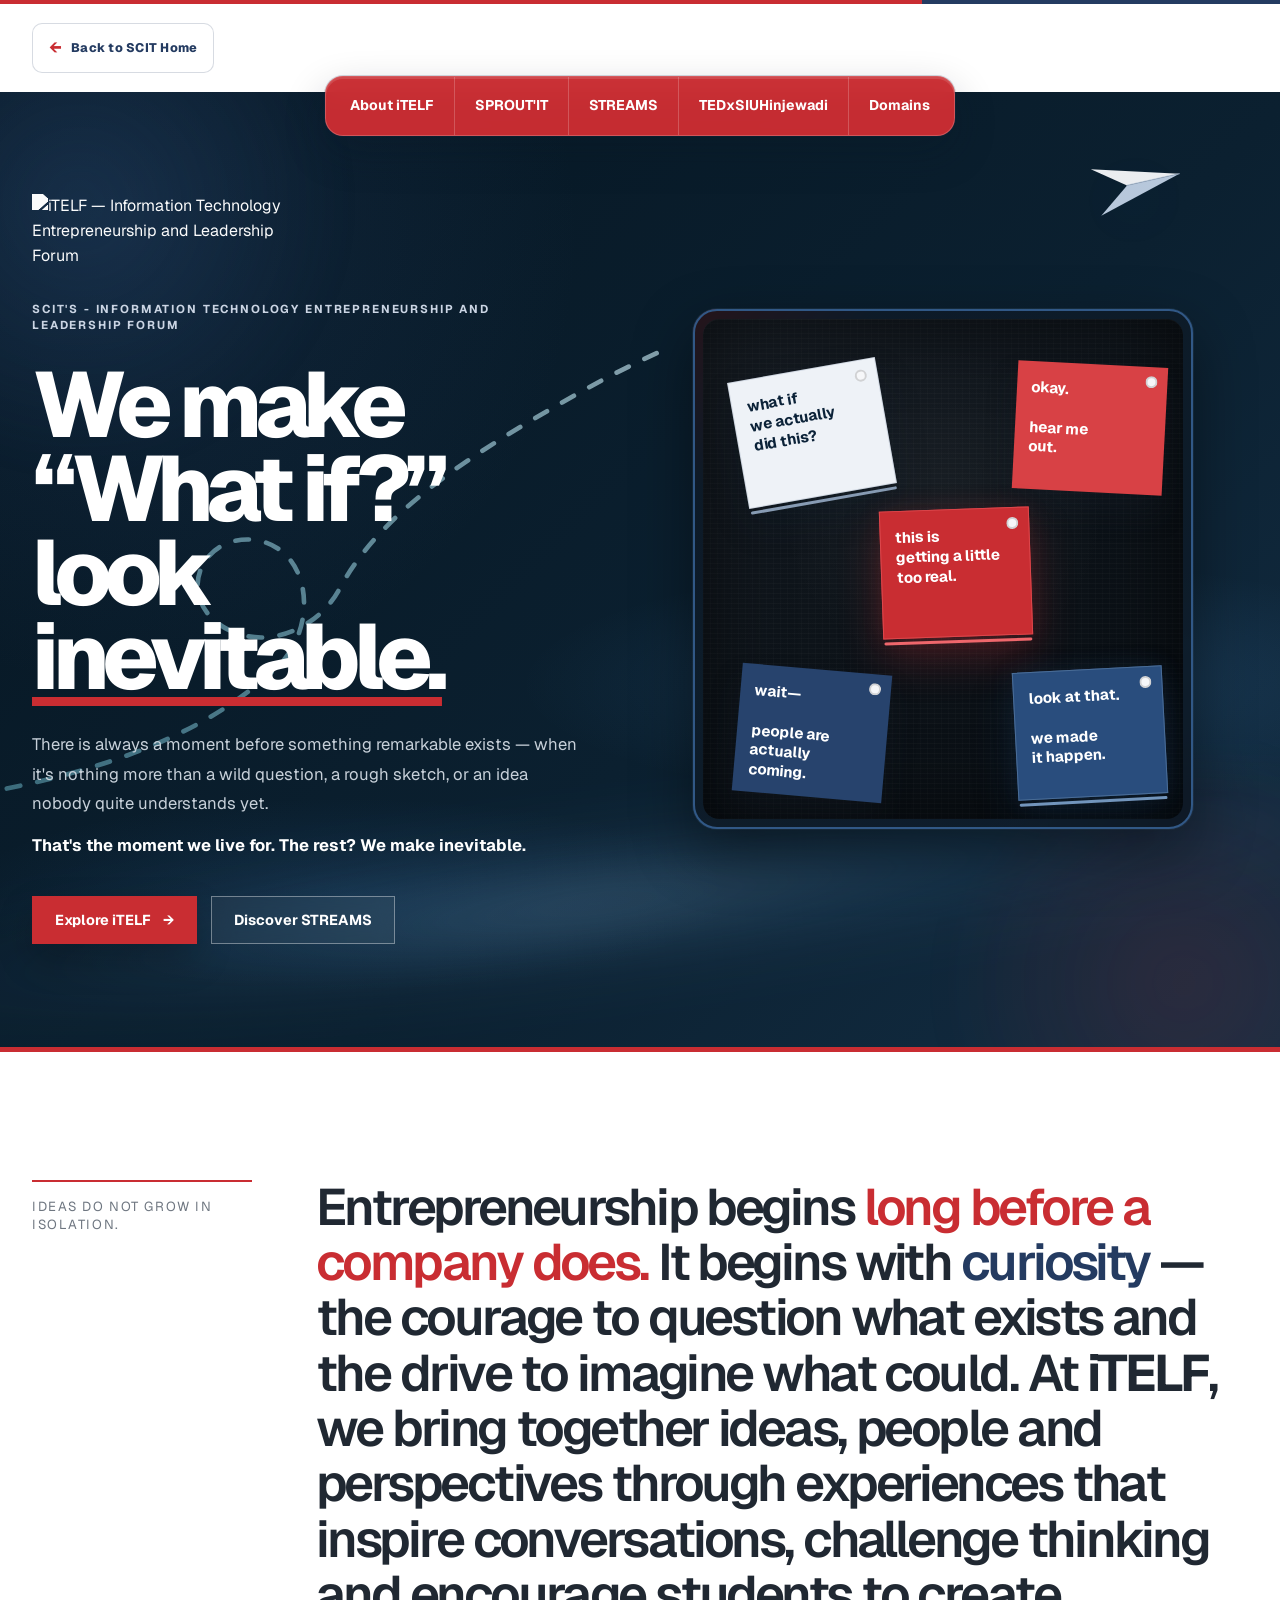
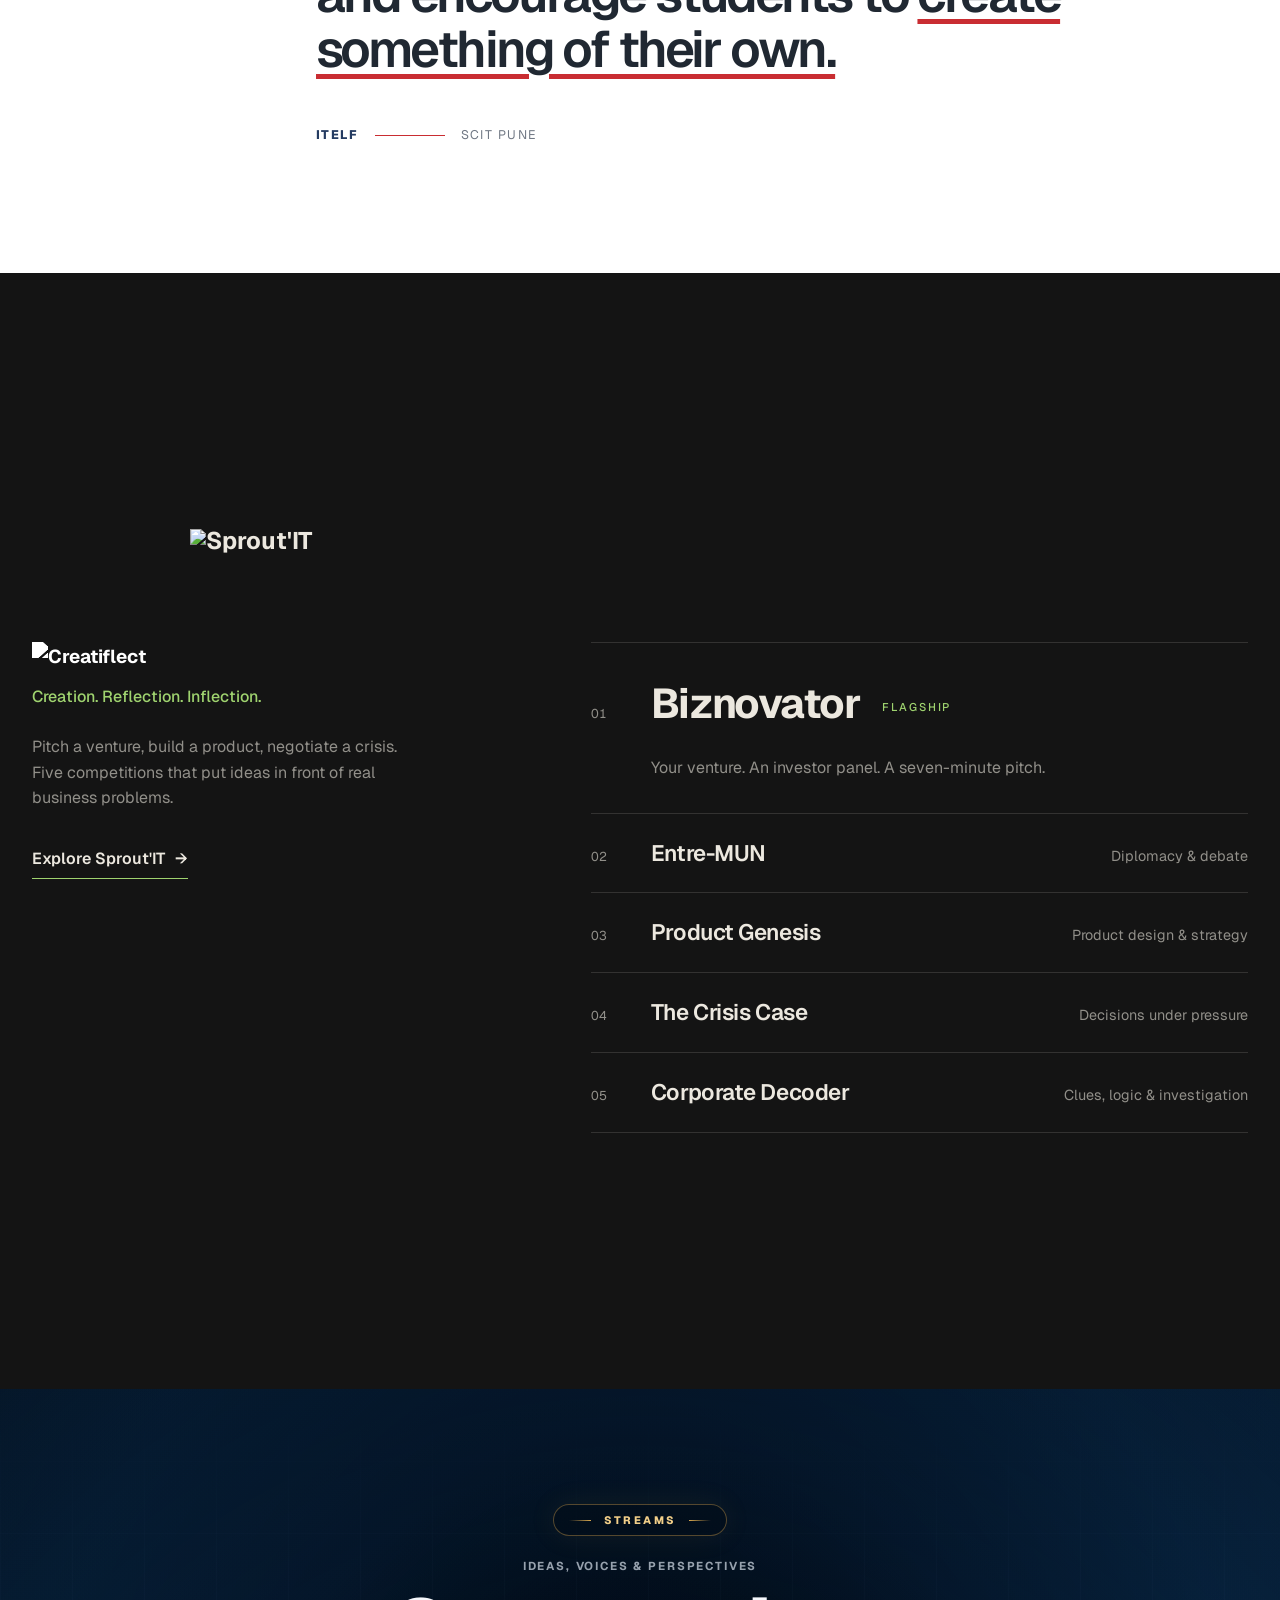
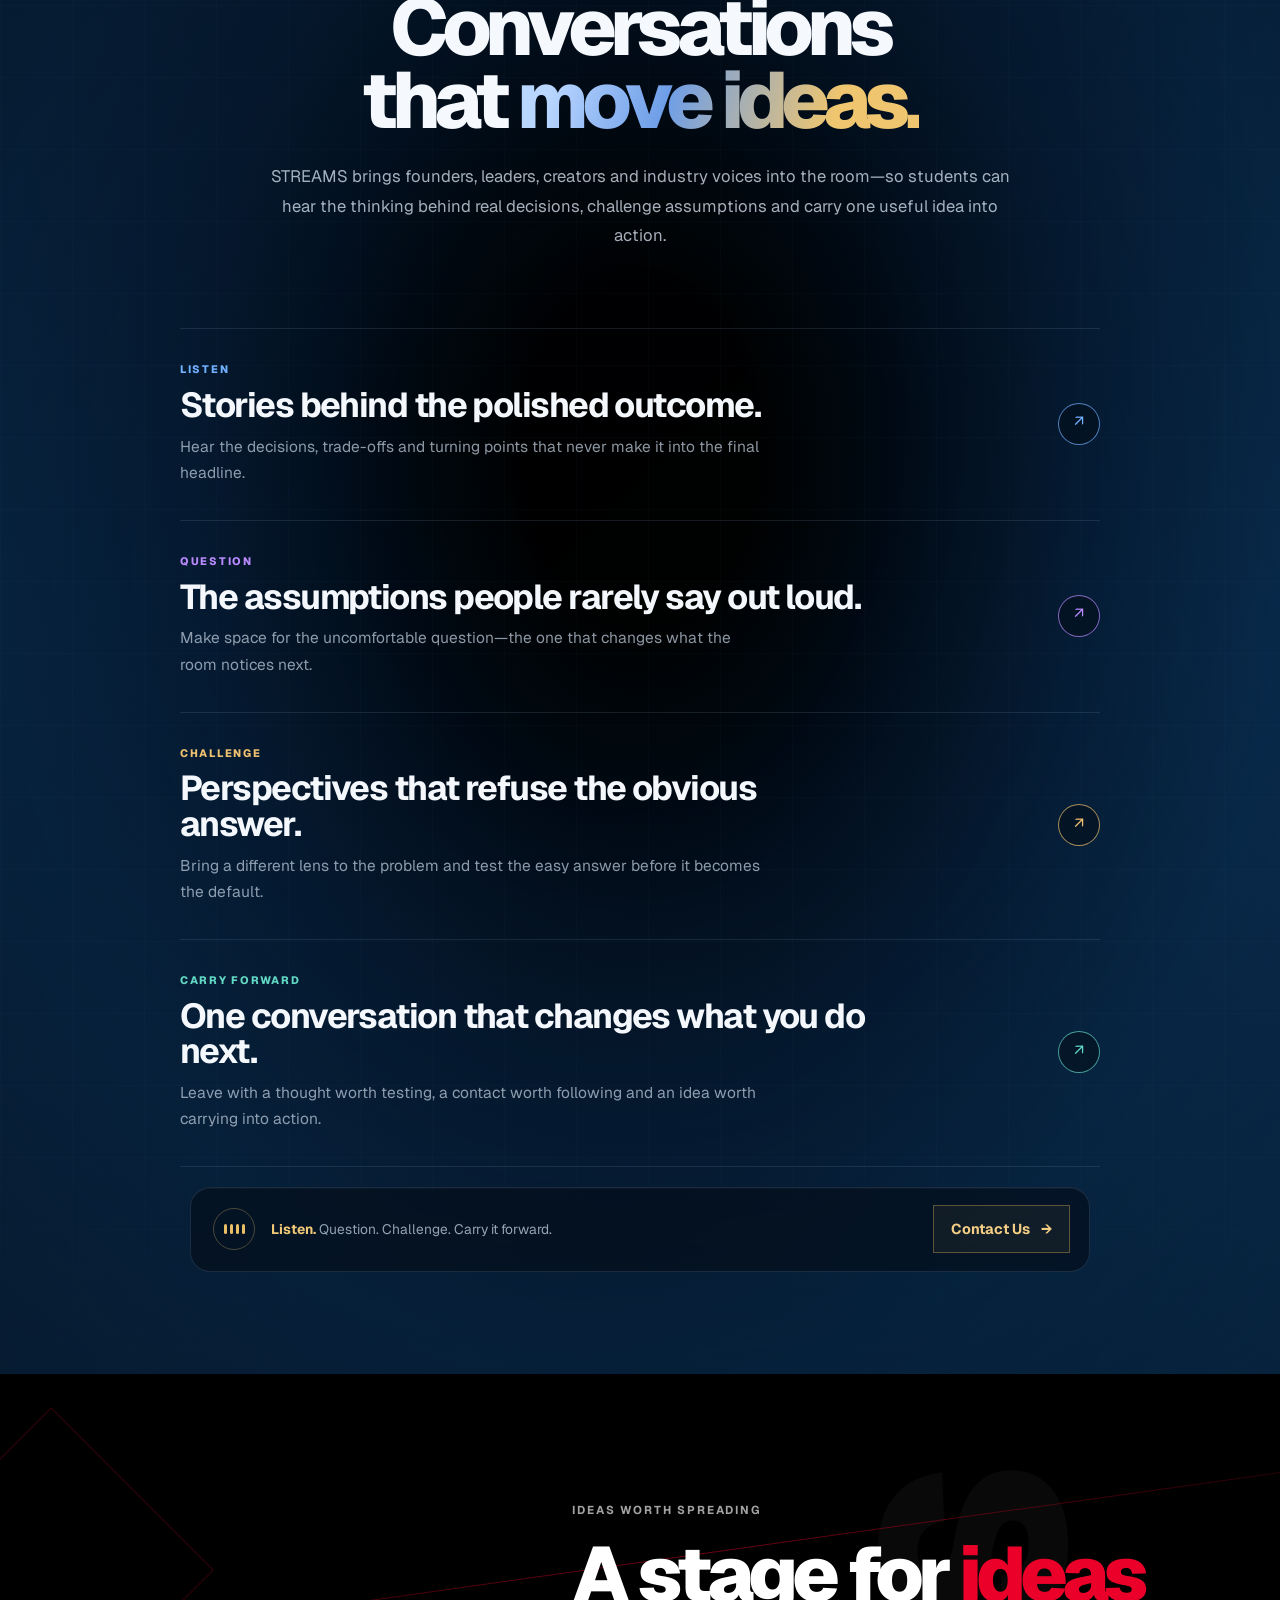
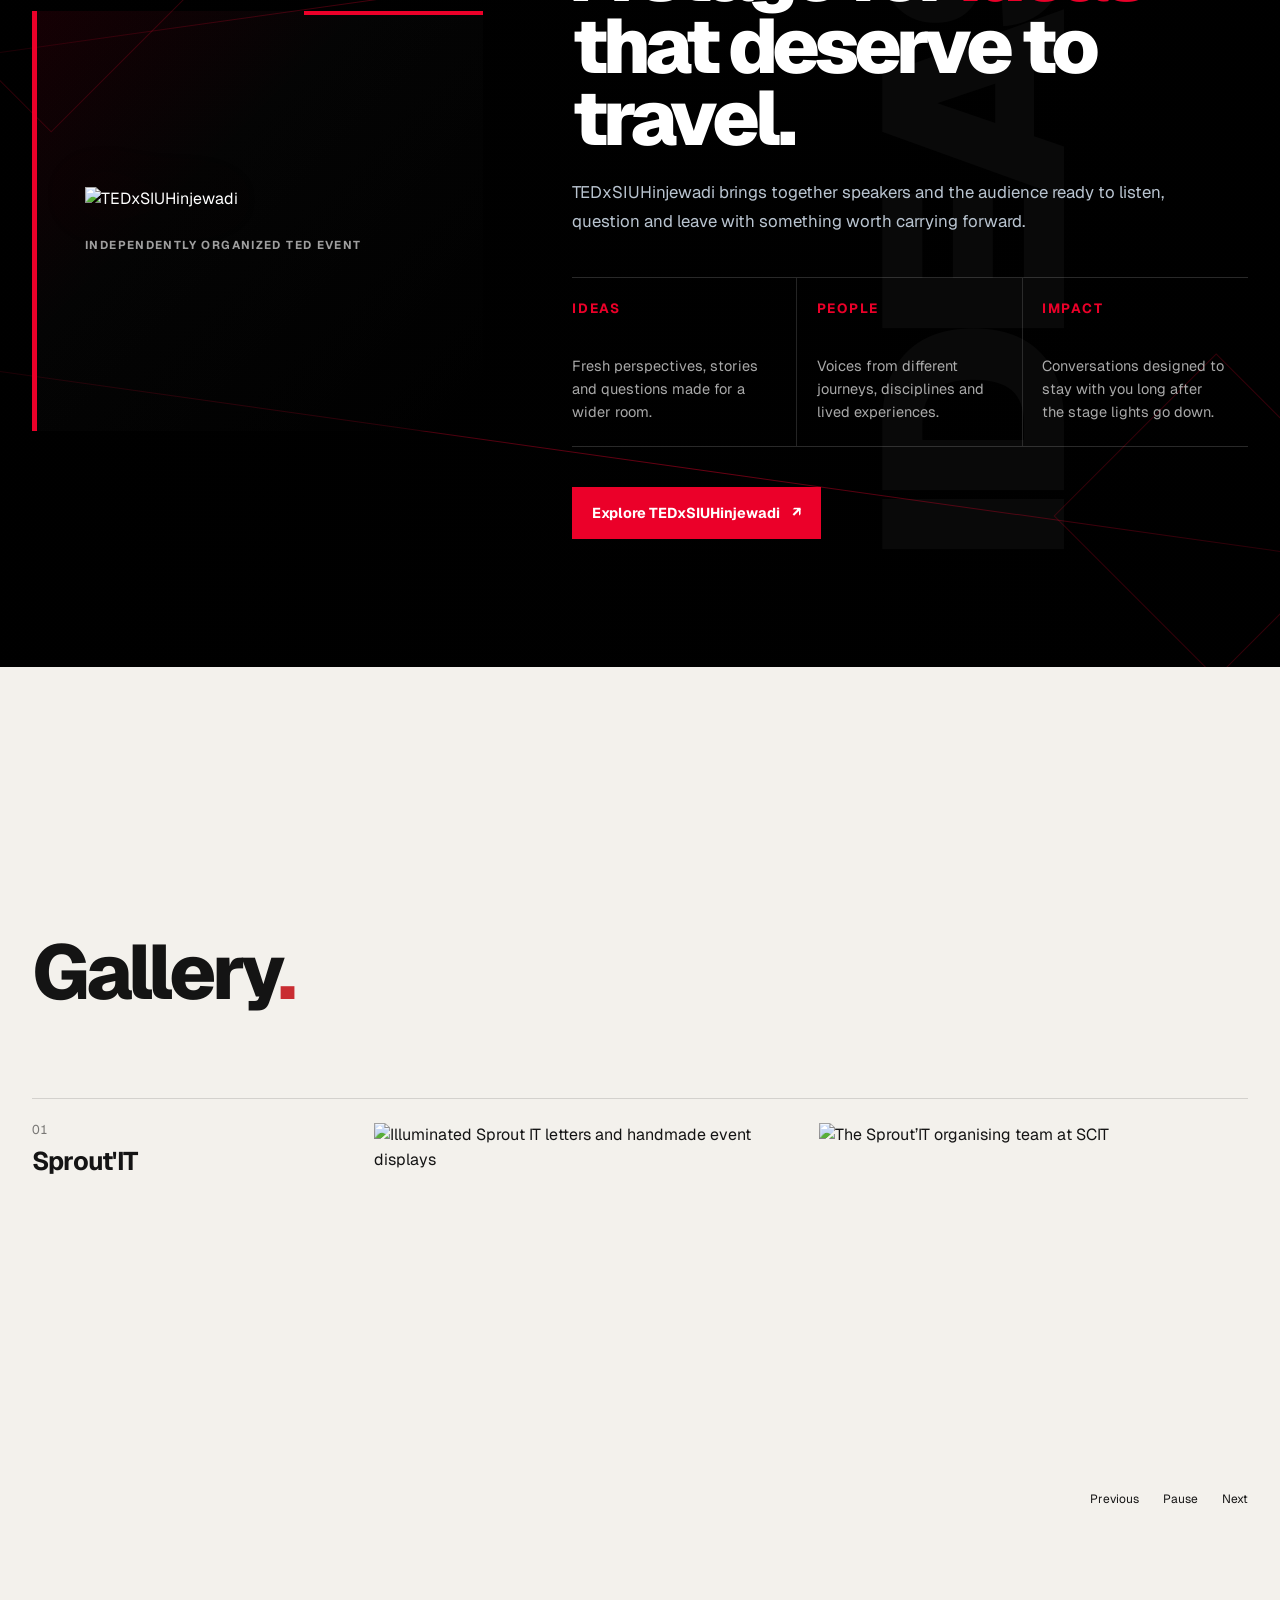
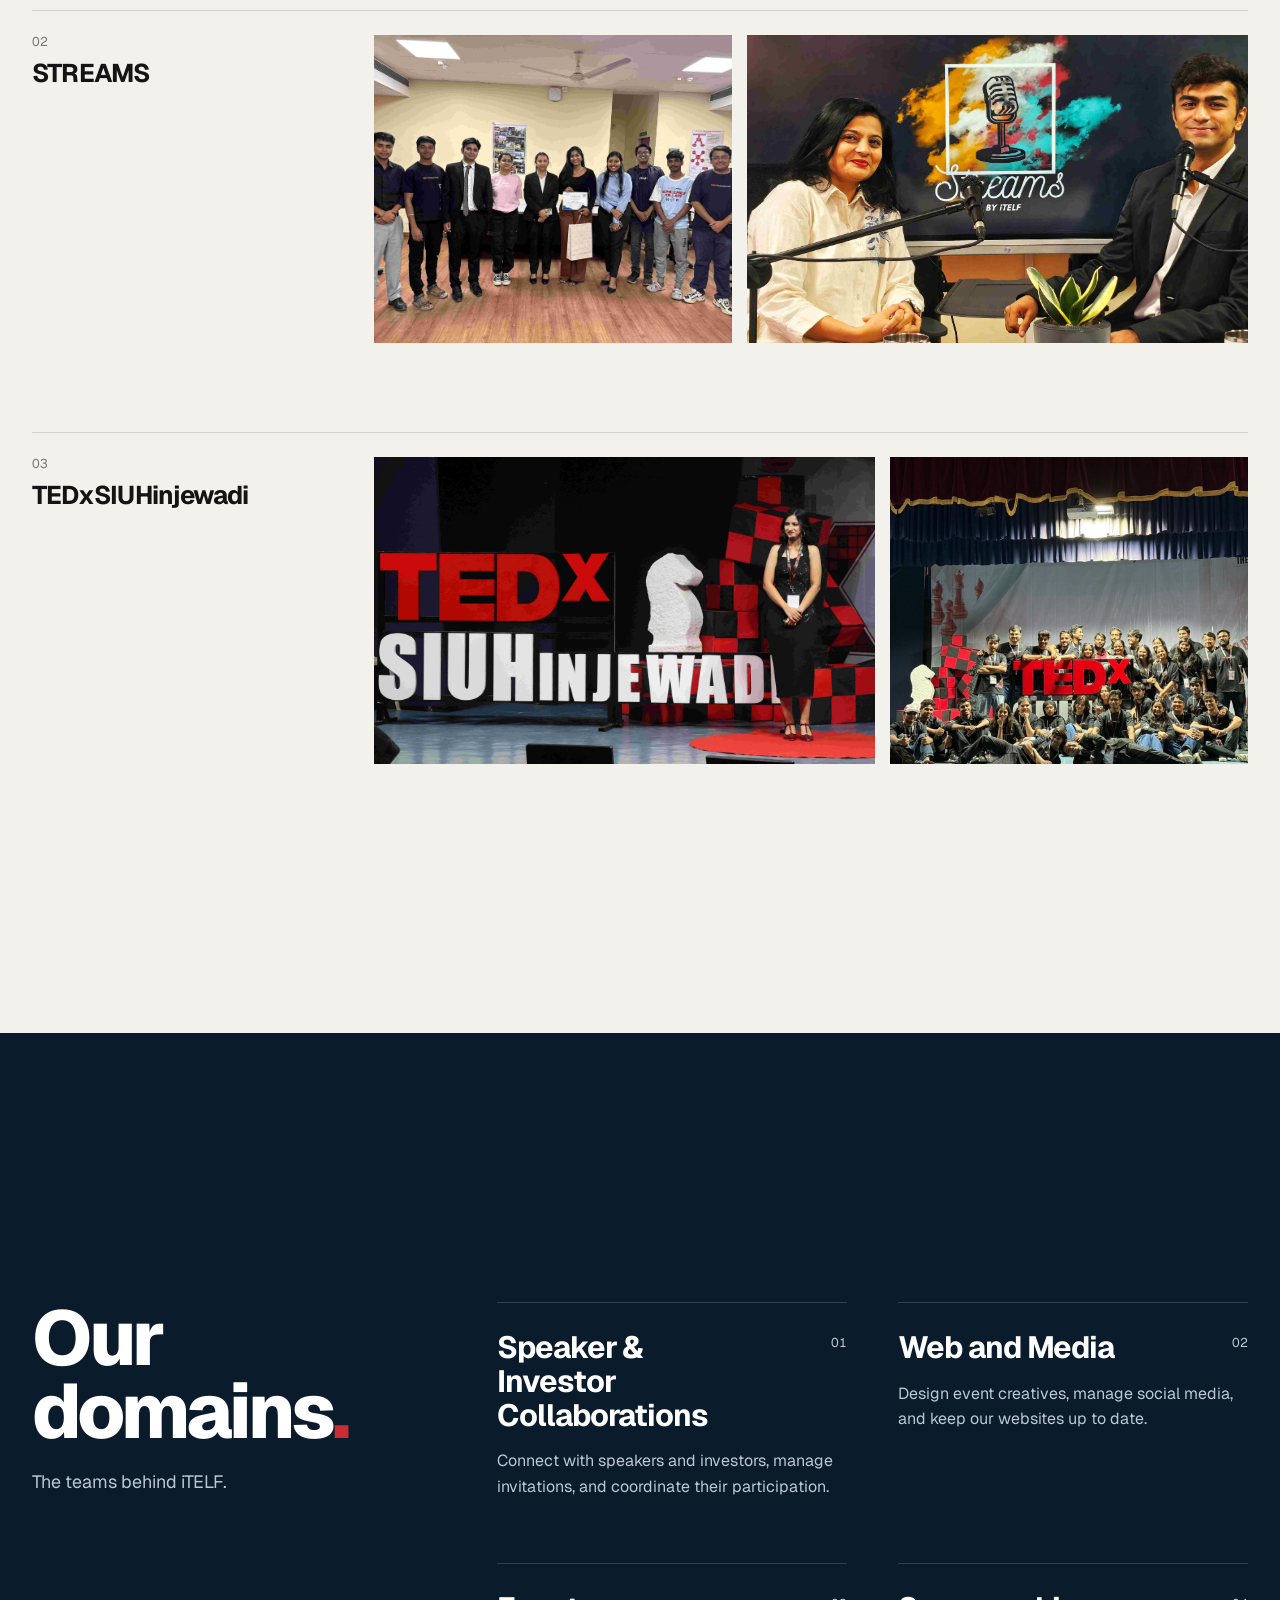
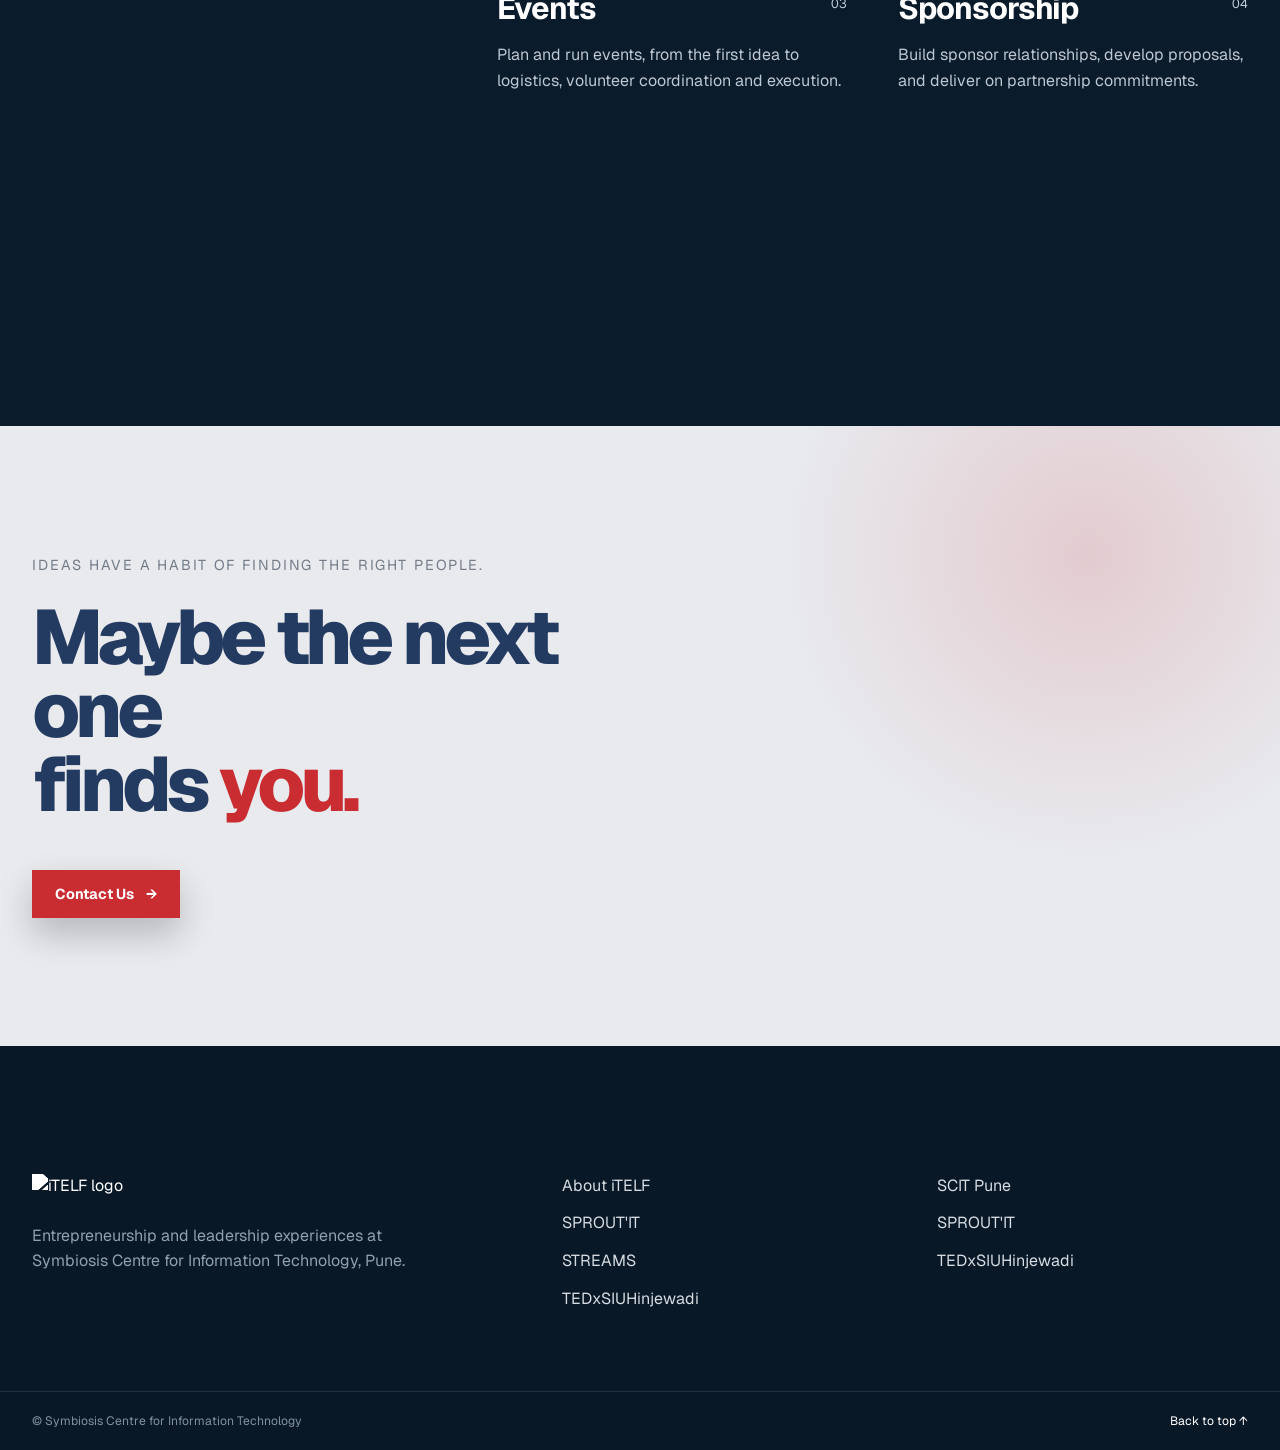
==== commit 913d7e4d: "Gallery updated" ====
--- a/index.html
+++ b/index.html
@@ -424,27 +424,145 @@
       </div>
     </section>
 
-    <section class="gallery chapter gallery-chapter" id="gallery">
+    <section class="gallery chapter gallery-chapter" id="gallery" aria-labelledby="gallery-title">
+      <style>
+        #gallery.gallery {
+          --gl-bg: #f3f1ec;
+          --gl-ink: #141414;
+          --gl-mute: rgba(20, 20, 20, .55);
+          --gl-line: rgba(20, 20, 20, .14);
+          --gl-accent: var(--red, #d4372c);
+          padding: clamp(80px, 11vw, 150px) 0;
+          background: var(--gl-bg);
+          color: var(--gl-ink);
+          font-family: "Geist", system-ui, sans-serif;
+        }
+        #gallery h2, #gallery figure, #gallery figcaption { margin: 0; }
+
+        #gallery .gl-title {
+          margin-bottom: clamp(48px, 7vw, 96px);
+          font-size: clamp(2.8rem, 6vw, 5rem);
+          font-weight: 800;
+          line-height: .95;
+          letter-spacing: -.05em;
+        }
+        #gallery .gl-title span { color: var(--gl-accent); }
+
+        #gallery .gl-set {
+          display: grid;
+          grid-template-columns: minmax(0, 3fr) minmax(0, 9fr);
+          gap: clamp(24px, 4vw, 64px);
+          padding: 24px 0 clamp(56px, 7vw, 96px);
+          border-top: 1px solid var(--gl-line);
+          counter-increment: gl;
+        }
+        #gallery .gl-sets { counter-reset: gl; }
+        #gallery .gl-set:last-child { padding-bottom: 0; }
+
+        #gallery .gl-set figcaption {
+          display: flex;
+          flex-direction: column;
+          gap: 10px;
+          font-size: clamp(1.25rem, 2vw, 1.6rem);
+          font-weight: 700;
+          letter-spacing: -.03em;
+          line-height: 1.1;
+        }
+        #gallery .gl-set figcaption::before {
+          content: counter(gl, decimal-leading-zero);
+          font-size: .8rem;
+          font-weight: 400;
+          letter-spacing: 0;
+          font-variant-numeric: tabular-nums;
+          color: var(--gl-mute);
+        }
+
+        #gallery .gl-photos {
+          display: grid;
+          grid-template-columns: minmax(0, 7fr) minmax(0, 5fr);
+          grid-auto-rows: clamp(200px, 24vw, 360px);
+          gap: clamp(10px, 1.2vw, 16px);
+        }
+        #gallery .gl-set:nth-child(even) .gl-photos {
+          grid-template-columns: minmax(0, 5fr) minmax(0, 7fr);
+        }
+        #gallery .gl-frame {
+          overflow: hidden;
+          background: var(--gl-line);
+        }
+        #gallery .gl-frame img {
+          display: block;
+          width: 100%;
+          height: 100%;
+          object-fit: cover;
+          transition: transform 1.2s cubic-bezier(.2, .7, .2, 1);
+        }
+        #gallery .gl-frame:hover img { transform: scale(1.04); }
+
+        @media (max-width: 860px) {
+          #gallery .gl-set { grid-template-columns: 1fr; gap: 20px; }
+          #gallery .gl-set figcaption { flex-direction: row; align-items: baseline; gap: 14px; }
+        }
+        @media (max-width: 560px) {
+          #gallery .gl-photos,
+          #gallery .gl-set:nth-child(even) .gl-photos {
+            grid-template-columns: 1fr;
+            grid-auto-rows: auto;
+          }
+          #gallery .gl-frame { aspect-ratio: 4 / 3; }
+        }
+        @media (prefers-reduced-motion: reduce) {
+          #gallery .gl-frame img { transition: none; }
+        }
+      </style>
+
       <div class="section-inner">
-        <div class="wide-heading gallery-heading">
-          <p class="section-kicker">A visual archive of the work</p>
-          <h2>People showed up.<br><span>Things got built.</span></h2>
-        </div>
-        <div class="gallery-grid" id="galleryGrid">
-          <figure class="gallery-tile tall"><img src="src/gallery/SproutIT_2.jpg" alt="SproutIT event">
-            <figcaption>SPROUT'IT</figcaption>
+        <h2 class="gl-title" id="gallery-title">Gallery<span>.</span></h2>
+
+        <div class="gl-sets">
+          <figure class="gl-set">
+            <figcaption id="sprout-gallery-label">Sprout'IT</figcaption>
+            <div class="gl-carousel" role="region" aria-roledescription="carousel" aria-labelledby="sprout-gallery-label">
+              <div class="gl-carousel-track" id="sprout-gallery-track" tabindex="0" aria-label="Sprout’IT photos; scroll to browse">
+                  <img src="https://cdn.jsdelivr.net/gh/itelf-scit/ITELF-Website-Assets@main/assets/Sprout_IT/gallery/SproutIT_1.jpg" alt="Illuminated Sprout IT letters and handmade event displays" loading="lazy" decoding="async">
+                  <img src="https://cdn.jsdelivr.net/gh/itelf-scit/ITELF-Website-Assets@main/assets/Sprout_IT/gallery/SproutIT_2.jpeg" alt="The Sprout’IT organising team at SCIT" loading="lazy" decoding="async">
+                  <img src="https://cdn.jsdelivr.net/gh/itelf-scit/ITELF-Website-Assets@main/assets/Sprout_IT/gallery/All/All_1.jpg" alt="A moment from the Sprout’IT event archive" loading="lazy" decoding="async">
+                  <img src="https://cdn.jsdelivr.net/gh/itelf-scit/ITELF-Website-Assets@main/assets/Sprout_IT/gallery/All/All_2.JPG" alt="A gathering from the Sprout’IT event archive" loading="lazy" decoding="async">
+              </div>
+              <div class="gl-carousel-controls" hidden>
+                <button type="button" data-carousel="previous" aria-controls="sprout-gallery-track">Previous</button>
+                <button type="button" data-carousel="pause" aria-controls="sprout-gallery-track">Pause</button>
+                <button type="button" data-carousel="next" aria-controls="sprout-gallery-track">Next</button>
+              </div>
+            </div>
           </figure>
-          <figure class="gallery-tile"><img src="src/gallery/streams_1.jpg" alt="STREAMS event">
+
+          <figure class="gl-set">
             <figcaption>STREAMS</figcaption>
+            <div class="gl-photos">
+              <div class="gl-frame">
+                <img src="src/gallery/streams_1.jpg" alt="The STREAMS team with a guest holding a certificate"
+                  width="4032" height="3024" loading="lazy" decoding="async">
+              </div>
+              <div class="gl-frame">
+                <img src="src/gallery/streams_2.jpg" alt="A guest and host recording a STREAMS conversation"
+                  width="3384" height="1830" loading="lazy" decoding="async">
+              </div>
+            </div>
           </figure>
-          <figure class="gallery-tile"><img src="src/gallery/tedx_1.jpg" alt="TEDx installation">
+
+          <figure class="gl-set">
             <figcaption>TEDxSIUHinjewadi</figcaption>
-          </figure>
-          <figure class="gallery-tile wide"><img src="src/gallery/streams_2.jpg" alt="STREAMS audience">
-            <figcaption>CONVERSATIONS IN MOTION</figcaption>
-          </figure>
-          <figure class="gallery-tile tall"><img src="src/gallery/tedx_2.jpeg" alt="TEDx team">
-            <figcaption>THE PEOPLE BEHIND IT</figcaption>
+            <div class="gl-photos">
+              <div class="gl-frame">
+                <img src="src/gallery/tedx_1.jpg" alt="A speaker on the TEDxSIUHinjewadi stage"
+                  width="6000" height="3368" loading="lazy" decoding="async">
+              </div>
+              <div class="gl-frame">
+                <img src="src/gallery/tedx_2.jpeg" alt="The TEDxSIUHinjewadi organising team together on stage"
+                  width="1174" height="960" loading="lazy" decoding="async">
+              </div>
+            </div>
           </figure>
         </div>
       </div>
@@ -608,4 +726,4 @@
   <script src="script.js"></script>
 </body>
 
-</html>
+</html>
--- a/css/style.css
+++ b/css/style.css
@@ -1531,71 +1531,115 @@
 
 .gallery-chapter {
   background: var(--white);
-}
-
-.gallery-heading {
-  display: flex;
-  align-items: end;
-  justify-content: space-between;
-  gap: 3rem;
-}
-
-.gallery-grid {
+  color: var(--navy-deep);
+}
+
+.gallery-inner {
+  padding-block: clamp(4rem, 7vw, 7rem);
+}
+
+.gallery-header {
+  margin-bottom: clamp(2rem, 4vw, 3.5rem);
+}
+
+.gallery-header h2 {
+  font-size: clamp(3rem, 6vw, 5.5rem);
+  font-weight: 600;
+  line-height: 1;
+  letter-spacing: -.06em;
+}
+
+.gallery-header h2 span {
+  color: var(--red);
+}
+
+.gallery-collections {
   display: grid;
-  grid-template-columns: repeat(4, 1fr);
-  grid-auto-flow: dense;
-  gap: 8px;
-}
-
-.gallery-tile {
-  position: relative;
-  min-height: 260px;
-  overflow: hidden;
-  background: var(--navy);
-}
-
-.gallery-tile.tall {
-  grid-row: span 2;
-}
-
-.gallery-tile.wide {
-  grid-column: span 2;
-}
-
-.gallery-tile img {
+  grid-template-columns: repeat(3, minmax(0, 1fr));
+  gap: clamp(1rem, 2.5vw, 2.25rem);
+  align-items: start;
+}
+
+.gallery-collection {
+  min-width: 0;
+}
+
+.gallery-collection figcaption {
+  padding-block: .85rem 1.15rem;
+  border-top: 1px solid var(--line);
+  font-size: .85rem;
+  font-weight: 600;
+  letter-spacing: -.01em;
+}
+
+.gallery-photos {
+  display: grid;
+  gap: clamp(.75rem, 1.5vw, 1.25rem);
+}
+
+.gallery-photos img {
   width: 100%;
-  height: 100%;
+  height: auto;
+  background: var(--paper);
+}
+
+/* Sprout'IT photo carousel */
+.gl-carousel {
+  min-width: 0;
+}
+
+.gl-carousel-track {
+  display: flex;
+  gap: 16px;
+  overflow-x: auto;
+  scroll-snap-type: x mandatory;
+  scrollbar-width: none;
+}
+
+.gl-carousel-track::-webkit-scrollbar { display: none; }
+
+.gl-carousel-track img {
+  flex: 0 0 calc((100% - 16px) / 2);
+  width: calc((100% - 16px) / 2);
+  max-width: none;
+  height: clamp(240px, 27vw, 390px);
   object-fit: cover;
-  filter: contrast(1.08);
-  transition:
-    transform 0.8s var(--ease),
-    filter 0.8s var(--ease);
-}
-
-.gallery-tile:hover img {
-  transform: scale(1.06);
-  filter: contrast(1.14) saturate(0.95);
-}
-
-.gallery-tile::after {
-  content: "";
-  position: absolute;
-  inset: 0;
-  background: linear-gradient(to top,
-      rgba(4, 12, 22, 0.8),
-      transparent 55%);
-  pointer-events: none;
-}
-
-.gallery-tile figcaption {
-  position: absolute;
-  left: 1.2rem;
-  bottom: 1rem;
-  z-index: 1;
-  color: var(--white);
-  font-size: 0.72rem;
-  font-weight: 700;
-  letter-spacing: 0.12em;
+  scroll-snap-align: start;
+}
+
+.gl-carousel-controls {
+  display: flex;
+  justify-content: flex-end;
+  gap: 1.5rem;
+  margin-top: .5rem;
+}
+
+.gl-carousel-controls[hidden] { display: none; }
+
+.gl-carousel-controls button {
+  min-height: 44px;
+  padding: .4rem 0;
+  border: 0;
+  background: transparent;
+  color: var(--gl-ink);
+  font-size: .75rem;
+  cursor: pointer;
+}
+
+.gl-carousel-controls button:hover { text-decoration: underline; }
+.gl-carousel-controls button:focus-visible,
+.gl-carousel-track:focus-visible {
+  outline: 2px solid var(--gl-accent);
+  outline-offset: 3px;
+}
+
+@media (max-width: 560px) {
+  .gl-carousel-track img {
+    flex-basis: 100%;
+    width: 100%;
+    height: auto;
+    aspect-ratio: 4 / 3;
+  }
 }
 
 /* ---------------------------------------------------------
--- a/css/responsive.css
+++ b/css/responsive.css
@@ -678,11 +678,6 @@
     margin-bottom: clamp(2.75rem, 6vw, 4rem);
   }
 
-  .gallery-heading {
-    align-items: flex-start;
-    flex-direction: column;
-    gap: 1rem;
-  }
 }
 
 /* ---------------------------------------------------------
@@ -724,14 +719,7 @@
     line-height: .78;
   }
 
-  .gallery-grid {
-    grid-template-columns: repeat(2, minmax(0, 1fr));
-    gap: 8px;
-  }
-
-  .gallery-tile {
-    min-height: clamp(220px, 32vw, 340px);
-  }
+
 
   .footer-main {
     grid-template-columns: 1.2fr 1fr;
@@ -1097,34 +1085,6 @@
     font-size: 1.25rem;
   }
 
-  /* GALLERY */
-  .gallery-heading {
-    gap: .75rem;
-  }
-
-  .gallery-heading h2 {
-    font-size: clamp(2.6rem, 12vw, 4.2rem);
-  }
-
-  .gallery-grid {
-    grid-template-columns: 1fr;
-    gap: 6px;
-  }
-
-  .gallery-tile,
-  .gallery-tile.tall,
-  .gallery-tile.wide {
-    grid-row: auto;
-    grid-column: auto;
-    min-height: clamp(220px, 70vw, 360px);
-  }
-
-  .gallery-tile figcaption {
-    left: .9rem;
-    bottom: .8rem;
-    font-size: .64rem;
-  }
-
   /* DOMAINS */
   .domains-header {
     flex-direction: column;
@@ -1235,8 +1195,7 @@
   .about-manifesto,
   .streams-header h2,
   .tedx-copy h2,
-  .action-inner h2,
-  .gallery-heading h2 {
+  .action-inner h2 {
     font-size: clamp(2.4rem, 12.2vw, 3.5rem);
   }
 
@@ -1318,16 +1277,7 @@
     grid-template-columns: 1fr;
   }
 
-  .gallery-grid {
-    grid-template-columns: repeat(2, minmax(0, 1fr));
-  }
-
-  .gallery-tile,
-  .gallery-tile.tall,
-  .gallery-tile.wide {
-    grid-row: auto;
-    grid-column: auto;
-  }
+
 
   .footer-main {
     grid-template-columns: 1fr 1fr;
@@ -1629,3 +1579,21 @@
     font-size: .9rem;
   }
 }
+
+@media (max-width: 720px) {
+  .gallery-collections {
+    grid-template-columns: 1fr;
+    gap: 2rem;
+  }
+
+  .gallery-photos {
+    grid-template-columns: repeat(2, minmax(0, 1fr));
+    align-items: start;
+  }
+}
+
+@media (max-width: 480px) {
+  .gallery-photos {
+    grid-template-columns: 1fr;
+  }
+}
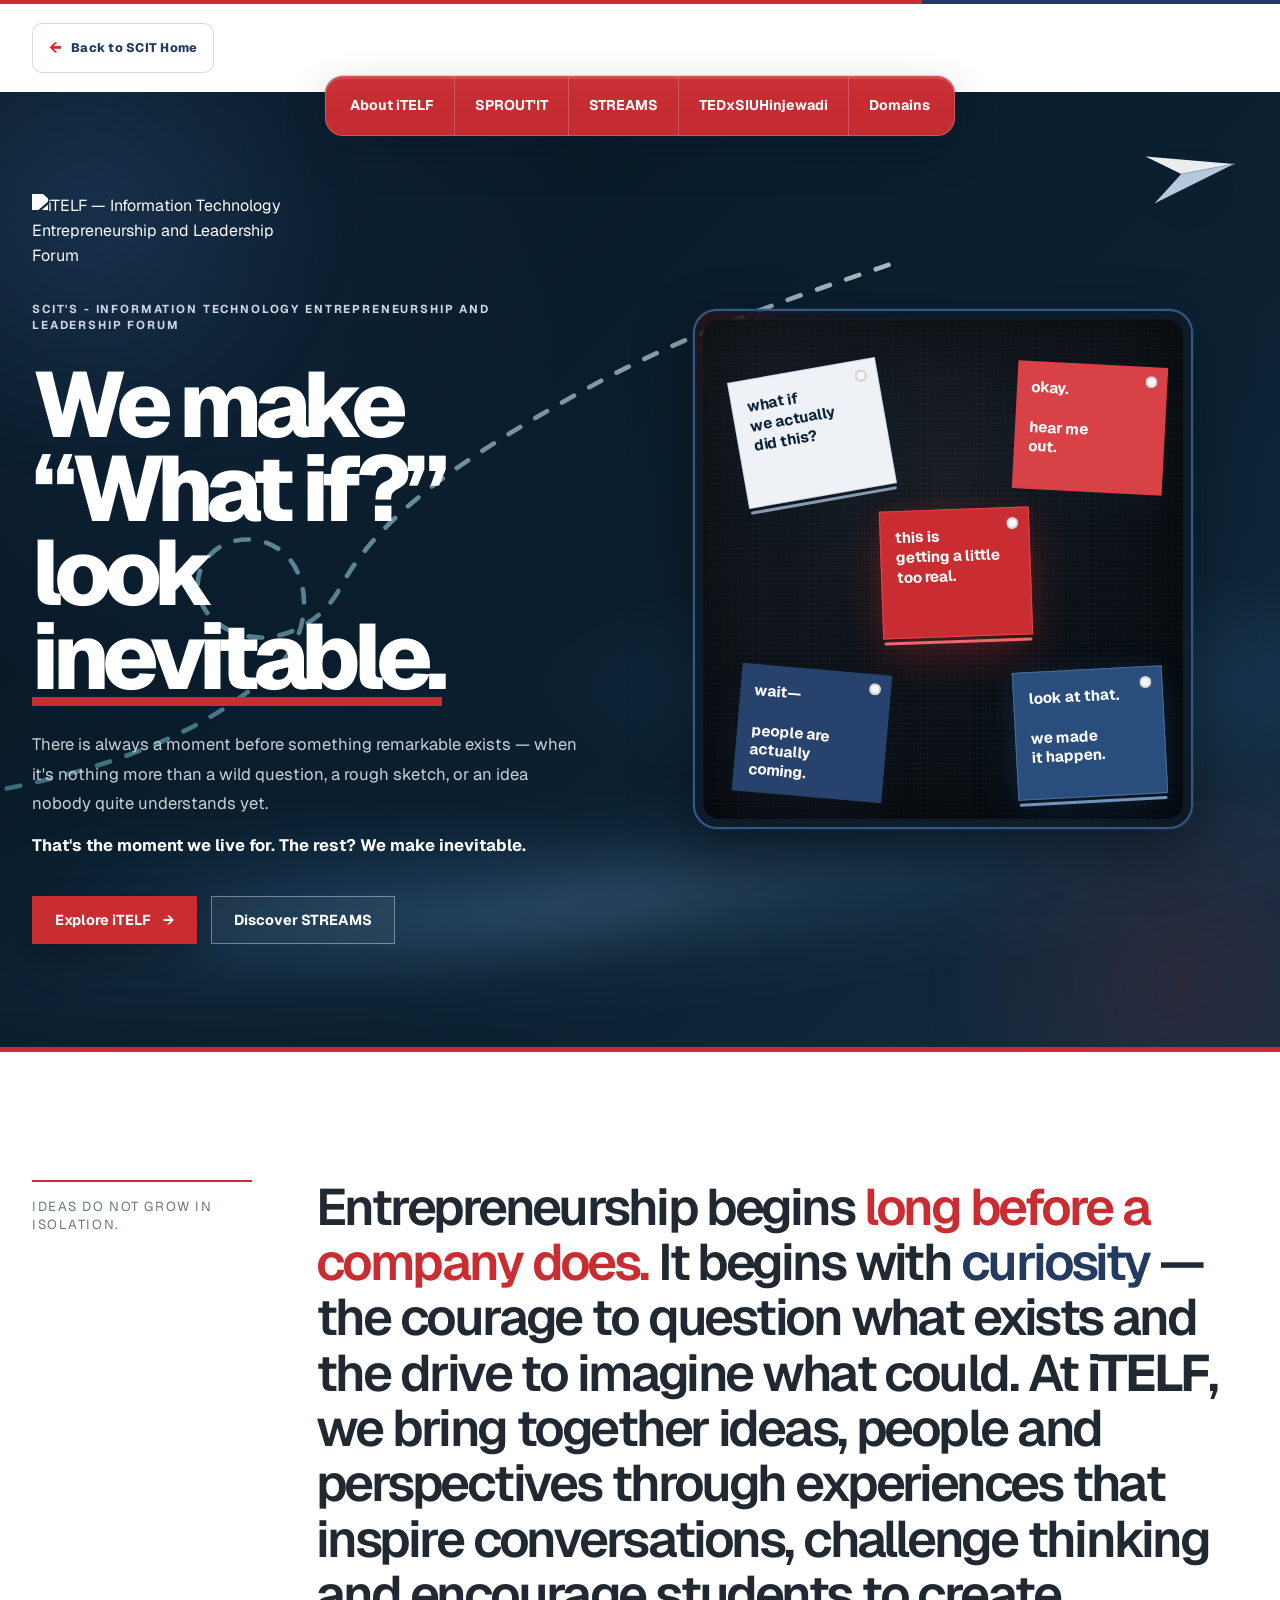
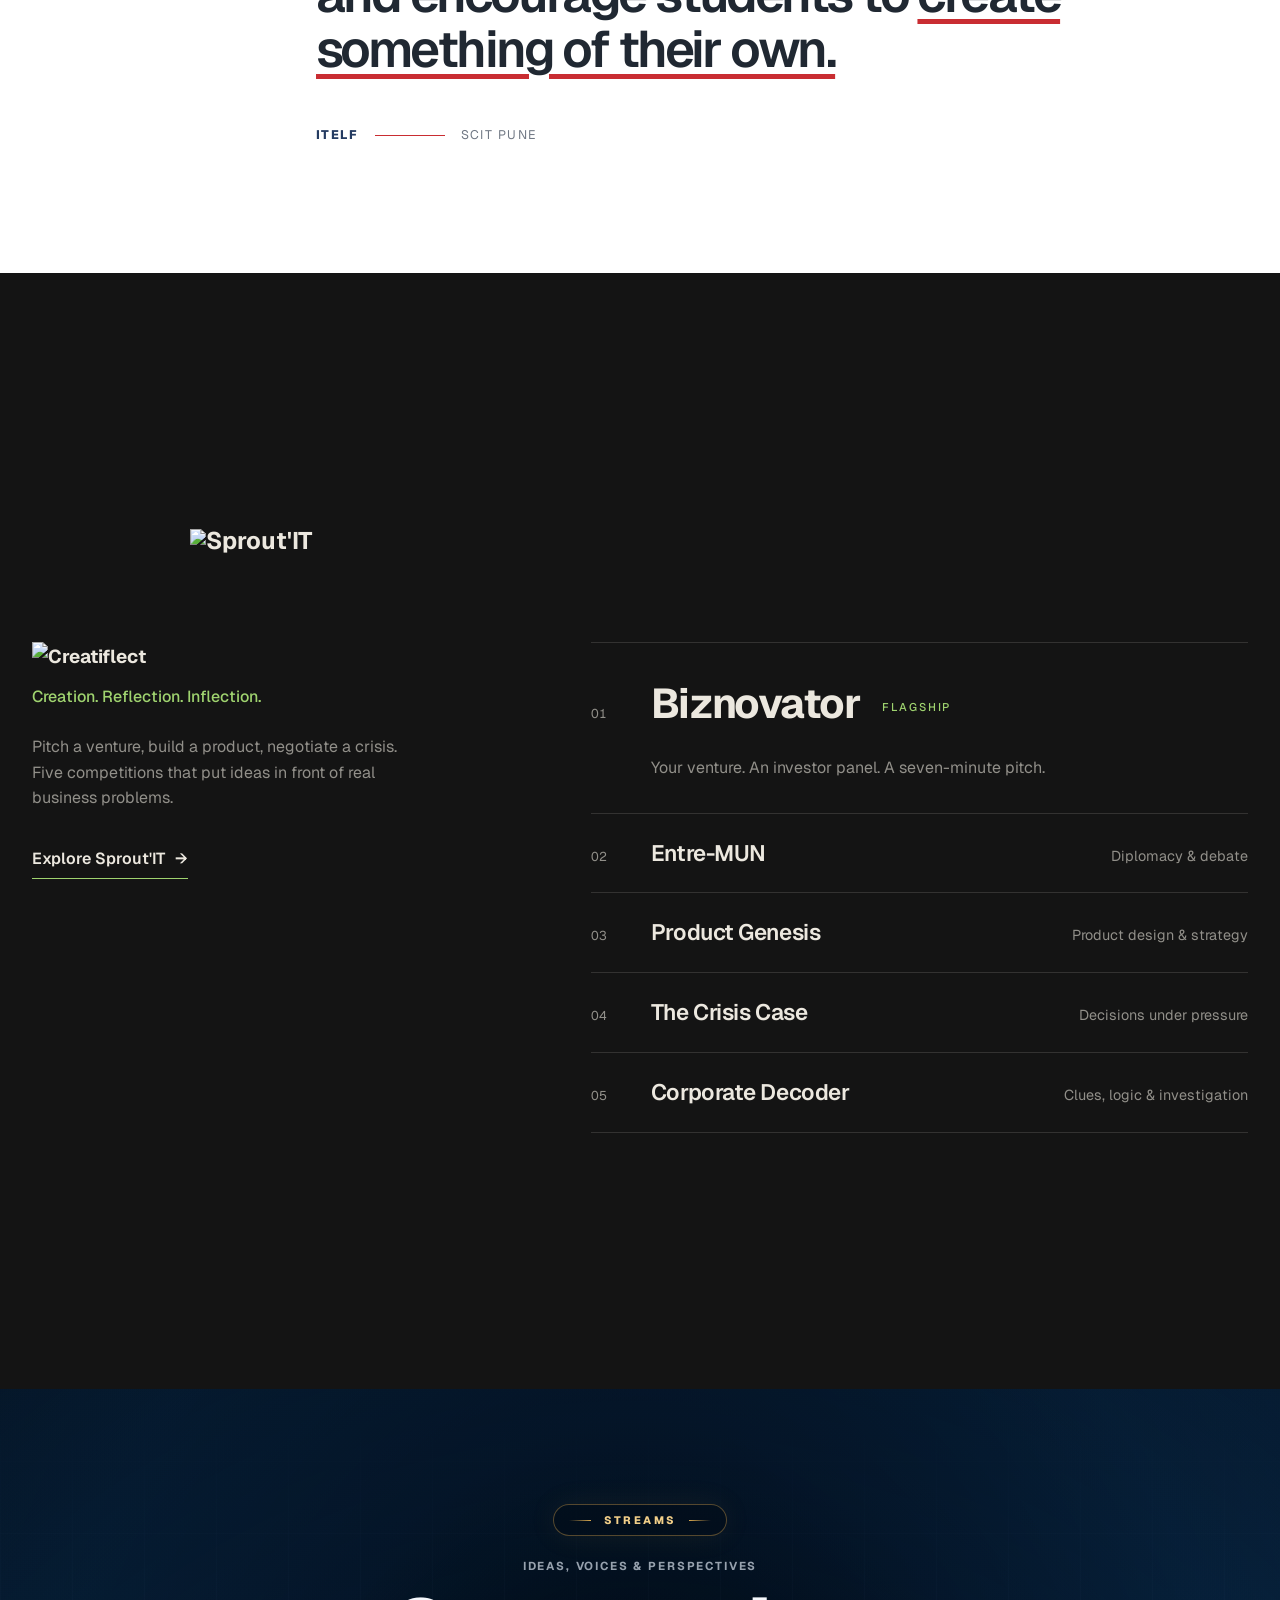
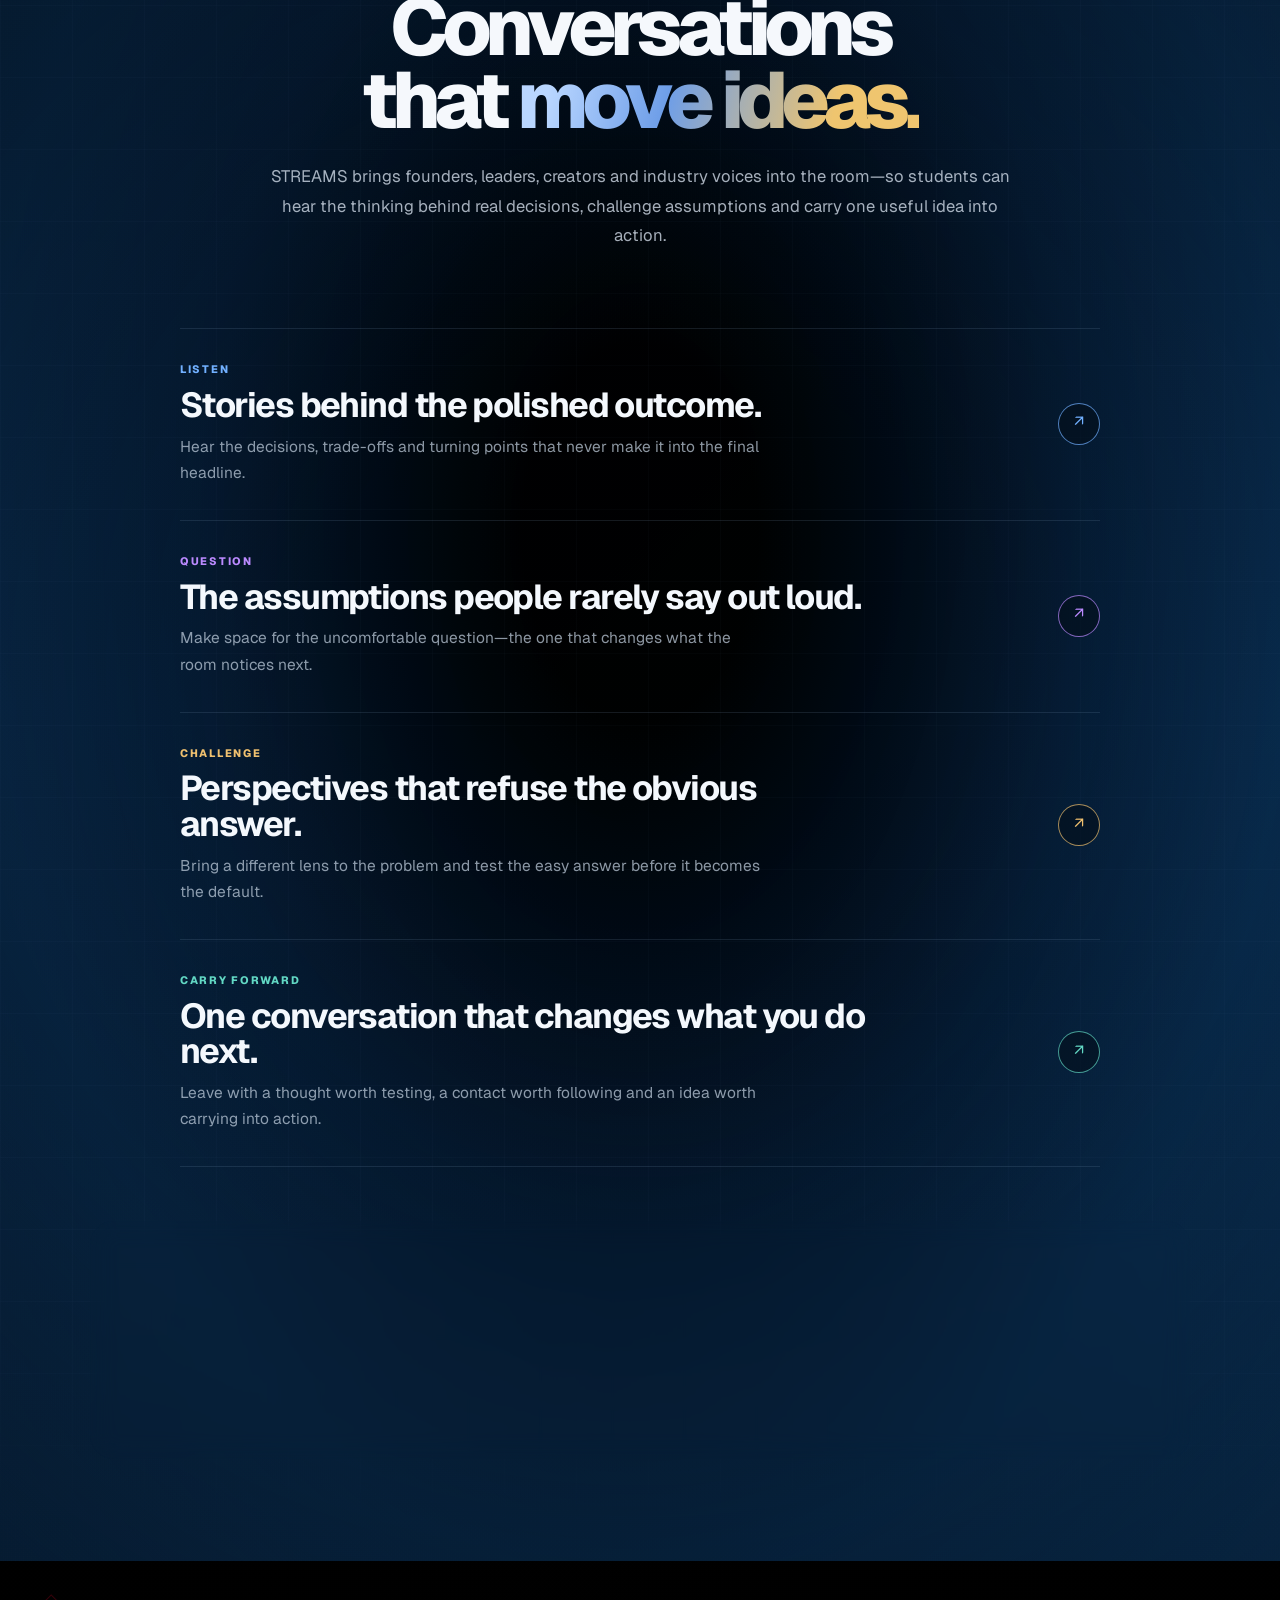
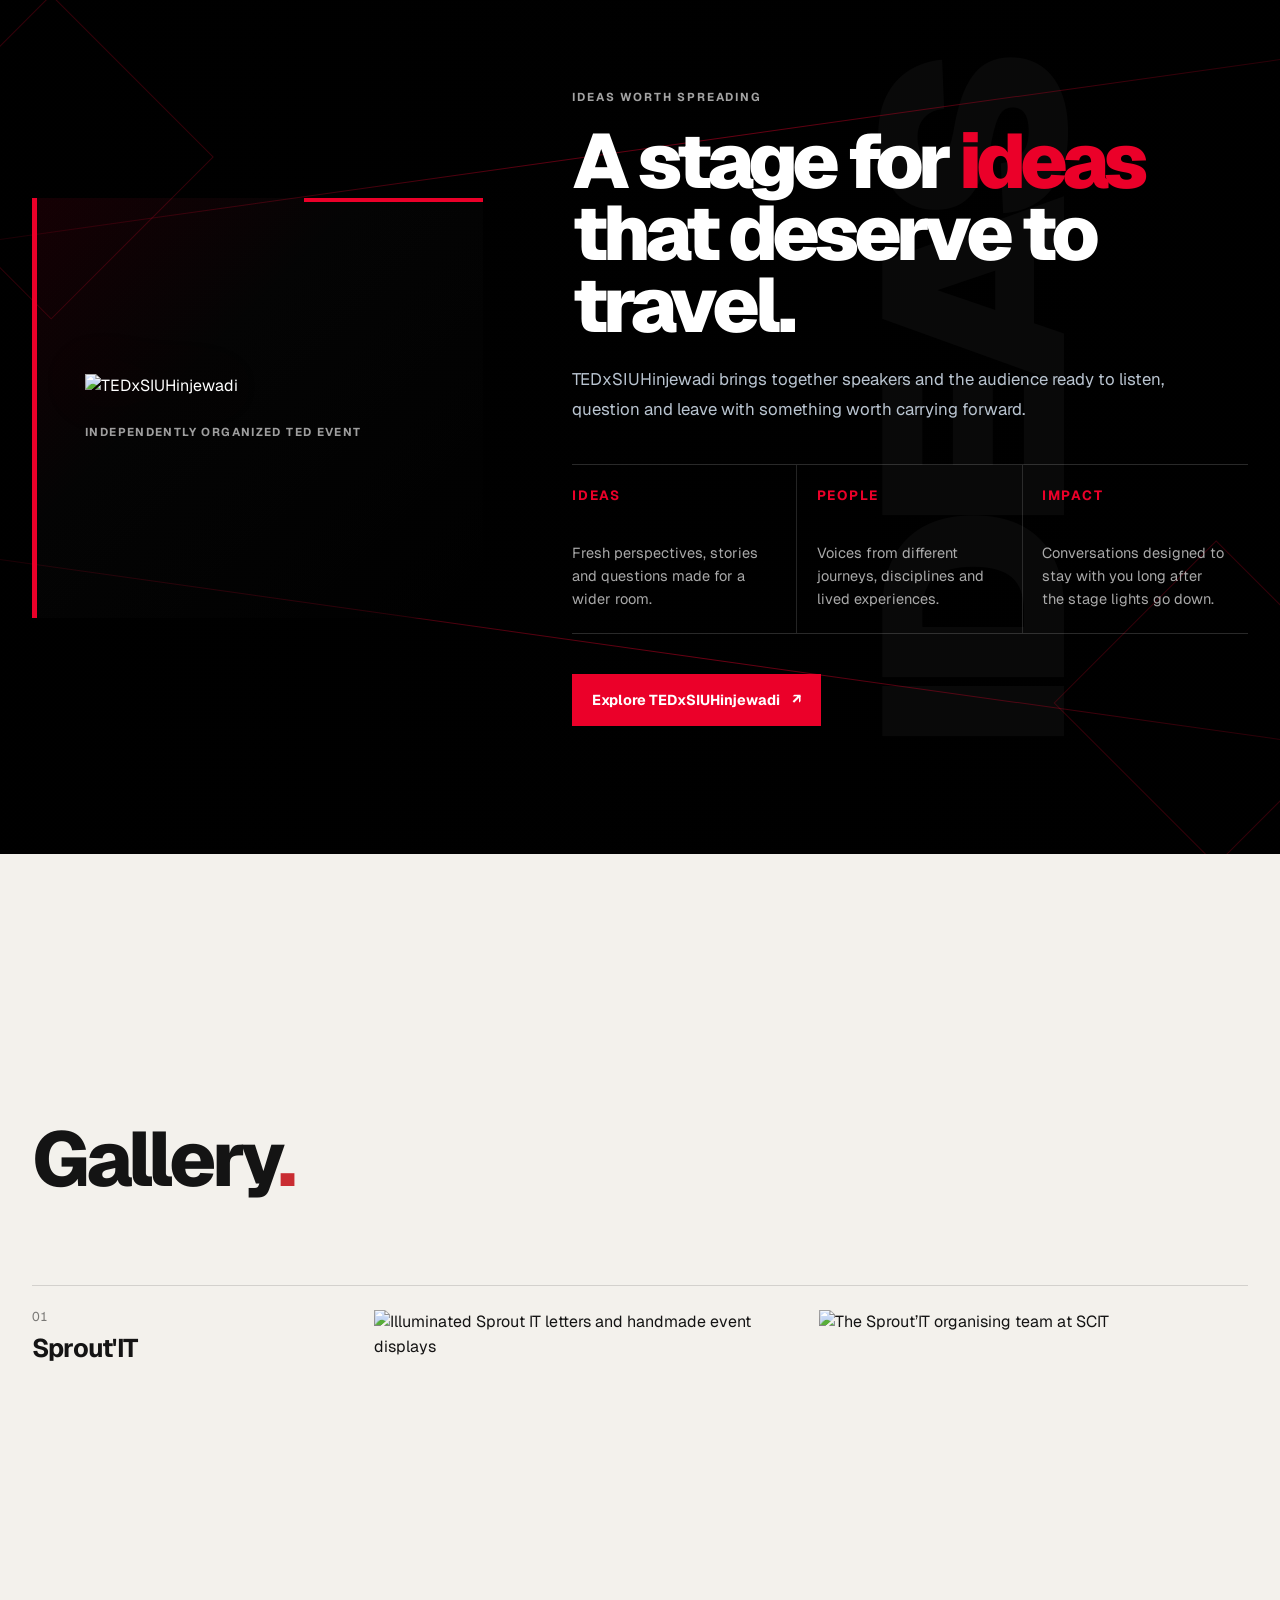
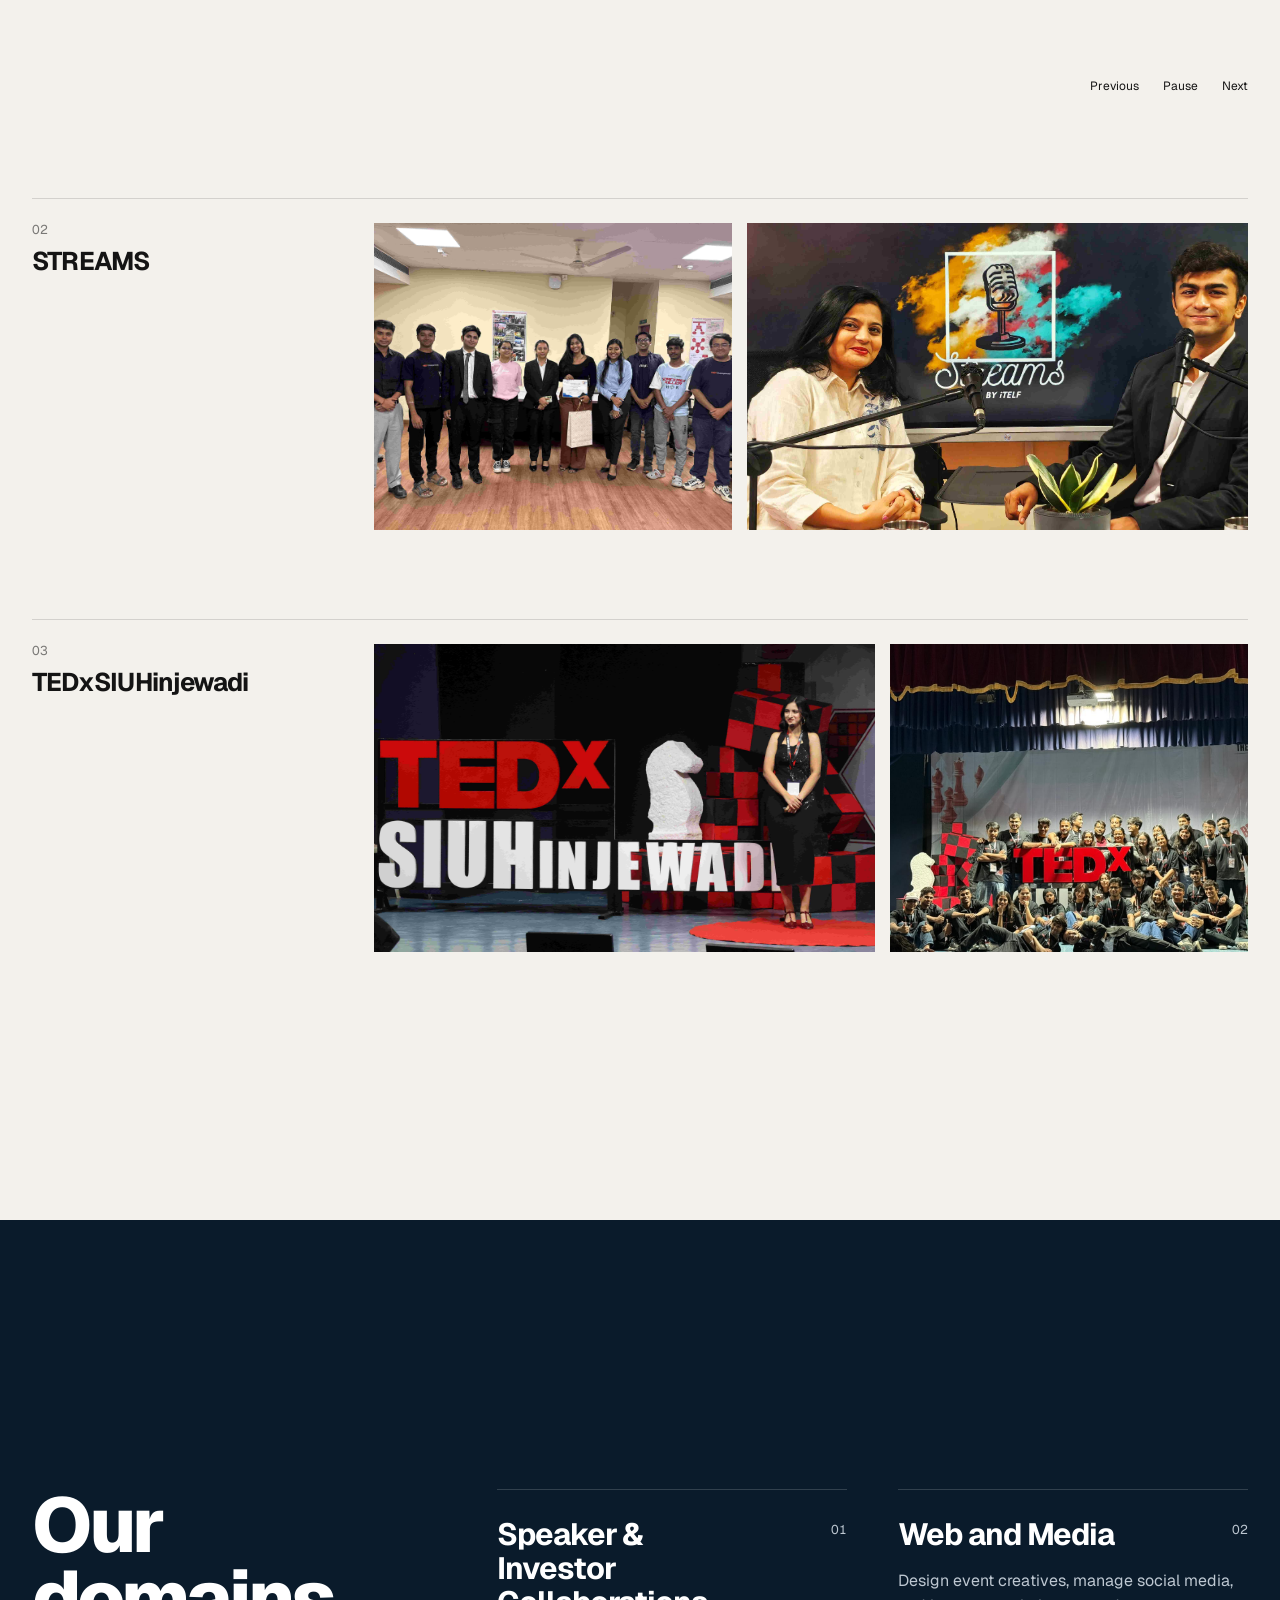
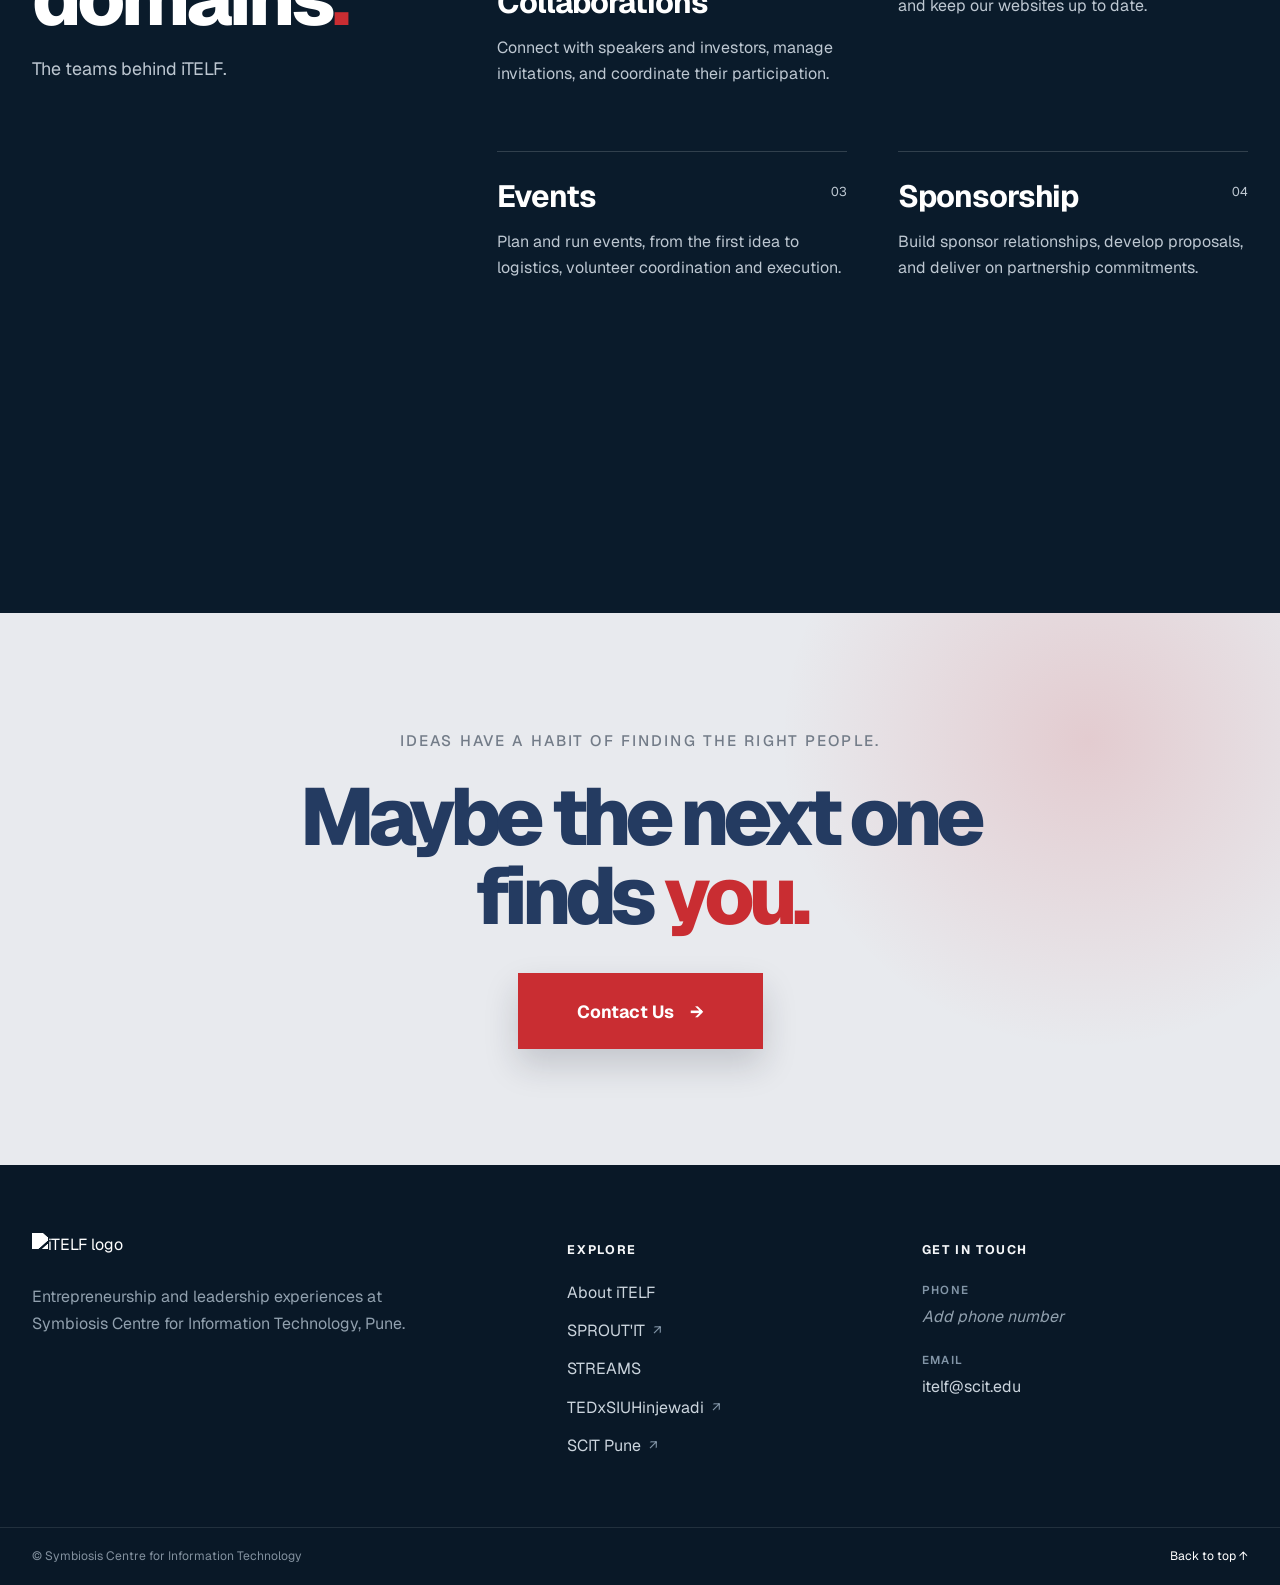
==== commit 7d72c818: "Updates post vaidik's" ====
--- a/index.html
+++ b/index.html
@@ -37,7 +37,7 @@
         <nav class="nav-links" id="navMenu">
           <a href="#about">About iTELF</a>
           <a href="#sprout">SPROUT'IT</a>
-          <a href="#streams">STREAMS</a>
+          <a href="/iTELF/streams/">STREAMS</a>
           <a href="#tedx">TEDxSIUHinjewadi</a>
           <a href="#domains">Domains</a>
         </nav>
@@ -78,7 +78,7 @@
 
           <div class="hero-actions">
             <a href="#about" class="btn btn-primary">Explore iTELF <span>→</span></a>
-            <a href="#streams" class="btn btn-secondary">Discover STREAMS</a>
+            <a href="/iTELF/streams/" class="btn btn-secondary">Discover STREAMS</a>
           </div>
         </div>
 
@@ -192,7 +192,6 @@
           display: block;
           width: min(100%, 380px);
           height: auto;
-          filter: brightness(0) invert(1);
         }
         #sprout .sp-theme {
           margin-top: 14px;
@@ -378,12 +377,23 @@
           </div>
         </div>
 
-        <div class="streams-footer">
-          <div class="streams-footer-copy">
-            <span class="streams-pulse" aria-hidden="true"><i></i><i></i><i></i><i></i></span>
-            <p><strong>Listen.</strong> Question. Challenge. Carry it forward.</p>
-          </div>
-          <a class="btn streams-cta" href="mailto:itelf@scit.edu">Contact Us <span>→</span></a>
+        <div class="streams-footer streams-footer--feature" aria-label="Explore STREAMS episodes">
+          <a class="streams-feature-art" href="/iTELF/streams/" aria-label="Visit the STREAMS episode page">
+            <img src="src/images/streams-anime-studio.png" alt="" loading="lazy" decoding="async">
+            <span class="streams-feature-art-label">STREAMS <span>BY iTELF</span></span>
+          </a>
+
+          <div class="streams-footer-main">
+            <p class="streams-footer-kicker">THE STREAMS EPISODE HUB</p>
+            <h3>There’s always more to the story.</h3>
+            <p class="streams-footer-description">
+              Explore the conversations featured on our website, discover fresh perspectives, and check back as new episodes are added.
+            </p>
+            <div class="streams-footer-bottom">
+              <p class="streams-footer-note"><span aria-hidden="true"></span> New conversations will appear here as they’re published.</p>
+              <a class="btn streams-cta" href="/iTELF/streams/">Discover episodes <span aria-hidden="true">↗</span></a>
+            </div>
+          </div>
         </div>
       </div>
     </section>
@@ -697,28 +707,53 @@
     </section>
 
     <section class="action-section chapter">
-      <div class="action-bg"></div>
+      <div class="action-bg" aria-hidden="true"></div>
       <div class="section-inner action-inner">
-        <p>Ideas have a habit of finding the right people.</p>
-        <h2>Maybe the next one<br>finds <span>you.</span></h2>
-        <a href="mailto:itelf@scit.edu" class="btn btn-primary">Contact Us <span>→</span></a>
+        <div class="action-copy">
+          <p>Ideas have a habit of finding the right people.</p>
+          <h2>Maybe the next one<br>finds <span>you.</span></h2>
+          <a href="mailto:itelf@scit.edu" class="btn btn-primary">Contact Us <span>→</span></a>
+        </div>
       </div>
     </section>
   </main>
 
   <footer class="site-footer">
     <div class="footer-main section-inner">
-      <div><a href="#top" class="footer-brand"><img src="src/images/iTELF-logo.png" alt="iTELF logo"></a>
+      <div class="footer-brand-block">
+        <a href="#top" class="footer-brand" aria-label="iTELF home">
+          <img src="src/images/iTELF-logo.png" alt="iTELF logo">
+        </a>
         <p>Entrepreneurship and leadership experiences at Symbiosis Centre for Information Technology, Pune.</p>
       </div>
-      <div class="footer-links"><a href="#about">About iTELF</a><a href="#sprout">SPROUT'IT</a><a
-          href="#streams">STREAMS</a><a href="#tedx">TEDxSIUHinjewadi</a></div>
-      <div class="footer-links"><a href="https://www.scit.edu/" target="_blank" rel="noopener noreferrer">SCIT
-          Pune</a><a href="https://sproutit.scit.edu/" target="_blank" rel="noopener noreferrer">SPROUT'IT</a><a
-          href="https://tedxsiuhinjewadi.scit.edu/" target="_blank" rel="noopener noreferrer">TEDxSIUHinjewadi</a></div>
+
+      <div class="footer-column">
+        <h2 class="footer-heading">Explore</h2>
+        <nav class="footer-links" aria-label="Footer navigation">
+          <a href="#about">About iTELF</a>
+          <a href="https://sproutit.scit.edu/" target="_blank" rel="noopener noreferrer">SPROUT'IT <span aria-hidden="true">↗</span></a>
+          <a href="/iTELF/streams/">STREAMS</a>
+          <a href="https://tedxsiuhinjewadi.scit.edu/" target="_blank" rel="noopener noreferrer">TEDxSIUHinjewadi <span aria-hidden="true">↗</span></a>
+          <a href="https://www.scit.edu/" target="_blank" rel="noopener noreferrer">SCIT Pune <span aria-hidden="true">↗</span></a>
+        </nav>
+      </div>
+
+      <div class="footer-column footer-contact">
+        <h2 class="footer-heading">Get in touch</h2>
+        <div class="footer-contact-list">
+          <div class="footer-contact-item">
+            <span class="footer-contact-label">Phone</span>
+            <!-- Replace this placeholder with the official iTELF phone number. -->
+            <span class="footer-contact-value footer-phone-placeholder">Add phone number</span>
+          </div>
+          <div class="footer-contact-item">
+            <span class="footer-contact-label">Email</span>
+            <a class="footer-contact-value" href="mailto:itelf@scit.edu">itelf@scit.edu</a>
+          </div>
+        </div>
+      </div>
     </div>
-    <div class="footer-bottom"><span>© Symbiosis Centre for Information Technology</span><a href="#top">Back to top
-        ↑</a></div>
+    <div class="footer-bottom"><span>© Symbiosis Centre for Information Technology</span><a href="#top">Back to top ↑</a></div>
   </footer>
 
   <script src="https://cdn.jsdelivr.net/npm/gsap@3.12.5/dist/gsap.min.js"></script>
--- a/css/style.css
+++ b/css/style.css
@@ -1752,10 +1752,11 @@
 }
 
 .footer-main {
-  padding-bottom: 5rem;
+  padding-top: 4.25rem;
+  padding-bottom: 4.25rem;
   display: grid;
-  grid-template-columns: 1.5fr 1fr 1fr;
-  gap: 4rem;
+  grid-template-columns: minmax(260px, 1.3fr) minmax(180px, .8fr) minmax(220px, .9fr);
+  gap: clamp(2rem, 5vw, 5rem);
 }
 
 .footer-brand img {
@@ -1766,22 +1767,76 @@
 
 .footer-main p {
   max-width: 36ch;
+  margin: 0;
   color: #91a0ae;
+  line-height: 1.7;
+}
+
+.footer-heading {
+  margin: .45rem 0 1.35rem;
+  color: #f4f6f8;
+  font-size: .78rem;
+  font-weight: 700;
+  letter-spacing: .13em;
+  text-transform: uppercase;
 }
 
 .footer-links {
   display: flex;
   flex-direction: column;
-  gap: 0.8rem;
-}
-
-.footer-links a {
+  align-items: flex-start;
+  gap: .85rem;
+}
+
+.footer-links a,
+.footer-contact-value {
+  color: #cbd4dd;
+  text-decoration: none;
   transition: color 0.25s var(--ease);
 }
 
+.footer-links a span {
+  display: inline-block;
+  margin-left: .2rem;
+  color: #8295a7;
+  font-size: .85em;
+}
+
 .footer-links a:hover,
-.footer-links a:focus-visible {
+.footer-links a:focus-visible,
+.footer-contact-value:hover,
+.footer-contact-value:focus-visible {
   color: var(--white);
+}
+
+.footer-contact-list {
+  display: grid;
+  gap: 1.35rem;
+}
+
+.footer-contact-item {
+  display: flex;
+  flex-direction: column;
+  align-items: flex-start;
+  gap: .4rem;
+}
+
+.footer-contact-label {
+  color: #8295a7;
+  font-size: .72rem;
+  font-weight: 600;
+  letter-spacing: .12em;
+  text-transform: uppercase;
+}
+
+.footer-contact-value {
+  font-size: 1rem;
+  overflow-wrap: anywhere;
+}
+
+.footer-phone-placeholder {
+  color: #91a0ae;
+  font-style: italic;
 }
 
 .footer-bottom {
@@ -2149,3 +2204,224 @@
     transition: none !important;
   }
 }
+
+
+/* ---------------------------------------------------------
+   14A. CLOSING CTA — CENTERED ORIGINAL CONTENT
+   --------------------------------------------------------- */
+.action-inner {
+  display: flex;
+  align-items: center;
+  justify-content: center;
+  padding-top: clamp(5.5rem, 9vw, 8.5rem);
+  padding-bottom: clamp(5.5rem, 9vw, 8.5rem);
+}
+
+.action-copy {
+  position: relative;
+  z-index: 2;
+  width: 100%;
+  max-width: 960px;
+  margin-inline: auto;
+  text-align: center;
+}
+
+.action-copy > p {
+  max-width: none;
+  margin: 0 auto clamp(1.15rem, 2vw, 1.8rem);
+  color: #737c88;
+  font-size: .95rem;
+  font-weight: 500;
+  line-height: 1.6;
+  letter-spacing: .14em;
+  text-transform: uppercase;
+}
+
+.action-copy > p::before {
+  content: none;
+}
+
+.action-copy h2 {
+  max-width: 14ch;
+  margin: 0 auto clamp(1.75rem, 3vw, 2.7rem);
+  color: var(--navy);
+  font-size: clamp(3.8rem, 6.3vw, 7rem);
+  font-weight: 800;
+  letter-spacing: -.075em;
+  line-height: .97;
+}
+
+.action-copy h2 span {
+  color: var(--red);
+}
+
+.action-copy .btn {
+  min-width: 245px;
+  min-height: 76px;
+  padding: 1.4rem 2.6rem;
+  gap: 1rem;
+  font-size: 1.1rem;
+  box-shadow: 0 16px 34px rgba(26, 35, 49, .18);
+}
+
+
+/* STREAMS episode discovery CTA */
+.streams-footer--feature {
+  width: min(1100px, 100%);
+  margin: clamp(2.25rem, 4.2vw, 3.6rem) auto 0;
+  padding: clamp(.85rem, 1.8vw, 1.25rem);
+  display: grid;
+  grid-template-columns: clamp(150px, 17vw, 205px) minmax(0, 1fr);
+  align-items: stretch;
+  gap: clamp(1.25rem, 2.6vw, 2.2rem);
+  border: 1px solid rgba(98, 216, 196, .28);
+  border-radius: 24px;
+  background:
+    radial-gradient(ellipse at 0% 100%, rgba(51, 194, 190, .14), transparent 48%),
+    linear-gradient(120deg, rgba(8, 25, 42, .98), rgba(8, 16, 29, .94));
+  box-shadow: 0 22px 70px rgba(0, 0, 0, .24), inset 0 1px rgba(255,255,255,.045);
+}
+
+.streams-feature-art {
+  position: relative;
+  min-height: 150px;
+  display: block;
+  overflow: hidden;
+  align-self: stretch;
+  border: 1px solid rgba(106, 224, 217, .25);
+  border-radius: 16px;
+  background: #06131f;
+  isolation: isolate;
+}
+
+.streams-feature-art::after {
+  content: '';
+  position: absolute;
+  inset: 35% 0 0;
+  z-index: 1;
+  background: linear-gradient(180deg, transparent, rgba(1, 8, 16, .84));
+  pointer-events: none;
+}
+
+.streams-feature-art img {
+  width: 100%;
+  height: 100%;
+  min-height: 150px;
+  position: absolute;
+  inset: 0;
+  display: block;
+  object-fit: cover;
+  object-position: center 28%;
+  transition: transform .65s cubic-bezier(.2,.75,.25,1), filter .65s ease;
+}
+
+.streams-feature-art:hover img,
+.streams-feature-art:focus-visible img {
+  transform: scale(1.055);
+  filter: saturate(1.12);
+}
+
+.streams-feature-art-label {
+  position: absolute;
+  z-index: 2;
+  bottom: .8rem;
+  left: .85rem;
+  color: #f2fbff;
+  font-size: .73rem;
+  font-weight: 800;
+  letter-spacing: .16em;
+  text-transform: uppercase;
+}
+
+.streams-feature-art-label span {
+  color: #72ded2;
+  font-size: .64rem;
+  letter-spacing: .1em;
+}
+
+.streams-footer-main {
+  min-width: 0;
+  display: flex;
+  flex-direction: column;
+  justify-content: center;
+  gap: .7rem;
+  padding: .25rem .3rem .25rem 0;
+}
+
+.streams-footer-kicker {
+  color: #72ded2;
+  font-size: .68rem;
+  font-weight: 800;
+  letter-spacing: .19em;
+  line-height: 1.4;
+  text-transform: uppercase;
+}
+
+.streams-footer-main h3 {
+  max-width: 24ch;
+  color: #f5f8fc;
+  font-size: clamp(1.4rem, 2.4vw, 2.1rem);
+  font-weight: 750;
+  letter-spacing: -.045em;
+  line-height: 1.08;
+}
+
+.streams-footer-description {
+  max-width: 66ch;
+  color: rgba(211, 222, 235, .77);
+  font-size: .94rem;
+  line-height: 1.65;
+}
+
+.streams-footer-bottom {
+  display: flex;
+  align-items: center;
+  justify-content: space-between;
+  gap: 1rem;
+  margin-top: .45rem;
+}
+
+.streams-footer-note {
+  display: flex;
+  align-items: center;
+  gap: .55rem;
+  color: rgba(207, 219, 232, .7);
+  font-size: .78rem;
+  line-height: 1.45;
+}
+
+.streams-footer-note span {
+  width: 7px;
+  height: 7px;
+  flex: 0 0 7px;
+  border-radius: 50%;
+  background: #72ded2;
+  box-shadow: 0 0 12px rgba(114, 222, 210, .45);
+}
+
+.streams-footer--feature .streams-cta {
+  min-height: 49px;
+  padding: .8rem 1.15rem;
+  border-color: rgba(114, 222, 210, .48);
+  border-radius: 12px;
+  color: #06151d;
+  background: #72ded2;
+  font-weight: 800;
+  box-shadow: 0 8px 24px rgba(43, 193, 185, .13);
+  transition: transform .25s ease, background .25s ease, box-shadow .25s ease;
+}
+
+.streams-footer--feature .streams-cta:hover,
+.streams-footer--feature .streams-cta:focus-visible {
+  transform: translateY(-2px);
+  border-color: #a2fff4;
+  background: #a2fff4;
+  box-shadow: 0 12px 30px rgba(43, 193, 185, .2);
+}
+
+@media (prefers-reduced-motion: reduce) {
+  .streams-feature-art img,
+  .streams-footer--feature .streams-cta {
+    transition: none !important;
+  }
+}
--- a/css/responsive.css
+++ b/css/responsive.css
@@ -1280,7 +1280,16 @@
 
 
   .footer-main {
-    grid-template-columns: 1fr 1fr;
+    grid-template-columns: 1fr;
+    gap: 1.75rem;
+  }
+
+  .footer-main > :first-child {
+    grid-column: auto;
+  }
+
+  .footer-main .footer-heading {
+    margin-top: 0;
   }
 }
 
@@ -1597,3 +1606,112 @@
     grid-template-columns: 1fr;
   }
 }
+
+
+/* Closing CTA: keep the original copy centered at every viewport size. */
+@media (max-width: 720px) {
+  .action-inner {
+    padding-top: 5rem;
+    padding-bottom: 5rem;
+  }
+
+  .action-copy > p {
+    margin-bottom: 1rem;
+    font-size: .68rem;
+    letter-spacing: .1em;
+  }
+
+  .action-copy h2 {
+    max-width: 11ch;
+    margin-bottom: 1.8rem;
+    font-size: clamp(2.8rem, 11.5vw, 3.8rem);
+    line-height: .98;
+  }
+
+  .action-copy .btn {
+    min-width: 0;
+    min-height: 72px;
+    padding: 1.2rem 2rem;
+    font-size: 1.04rem;
+  }
+}
+
+@media (max-width: 390px) {
+  .action-copy > p {
+    font-size: .62rem;
+    letter-spacing: .08em;
+  }
+
+  .action-copy h2 {
+    font-size: clamp(2.65rem, 11vw, 3.2rem);
+  }
+}
+
+
+/* STREAMS episode discovery CTA — responsive layout */
+@media (max-width: 820px) {
+  .streams-footer--feature {
+    grid-template-columns: 130px minmax(0, 1fr);
+    gap: 1rem;
+    padding: .85rem;
+    border-radius: 20px;
+  }
+
+  .streams-feature-art,
+  .streams-feature-art img {
+    min-height: 170px;
+  }
+
+  .streams-footer-main {
+    gap: .58rem;
+  }
+
+  .streams-footer-bottom {
+    align-items: flex-start;
+    flex-direction: column;
+  }
+
+  .streams-footer--feature .streams-cta {
+    width: auto;
+    min-height: 46px;
+  }
+}
+
+@media (max-width: 560px) {
+  .streams-footer--feature {
+    grid-template-columns: minmax(0, 1fr);
+    gap: 1rem;
+    padding: .8rem;
+  }
+
+  .streams-feature-art {
+    min-height: 190px;
+    aspect-ratio: 16 / 9;
+  }
+
+  .streams-feature-art img {
+    min-height: 190px;
+    object-position: center 28%;
+  }
+
+  .streams-footer-main {
+    padding: .25rem .25rem .35rem;
+  }
+
+  .streams-footer-main h3 {
+    font-size: clamp(1.55rem, 7vw, 2rem);
+  }
+
+  .streams-footer-description {
+    font-size: .9rem;
+  }
+
+  .streams-footer-bottom {
+    gap: .8rem;
+  }
+
+  .streams-footer--feature .streams-cta {
+    width: 100%;
+    justify-content: center;
+  }
+}
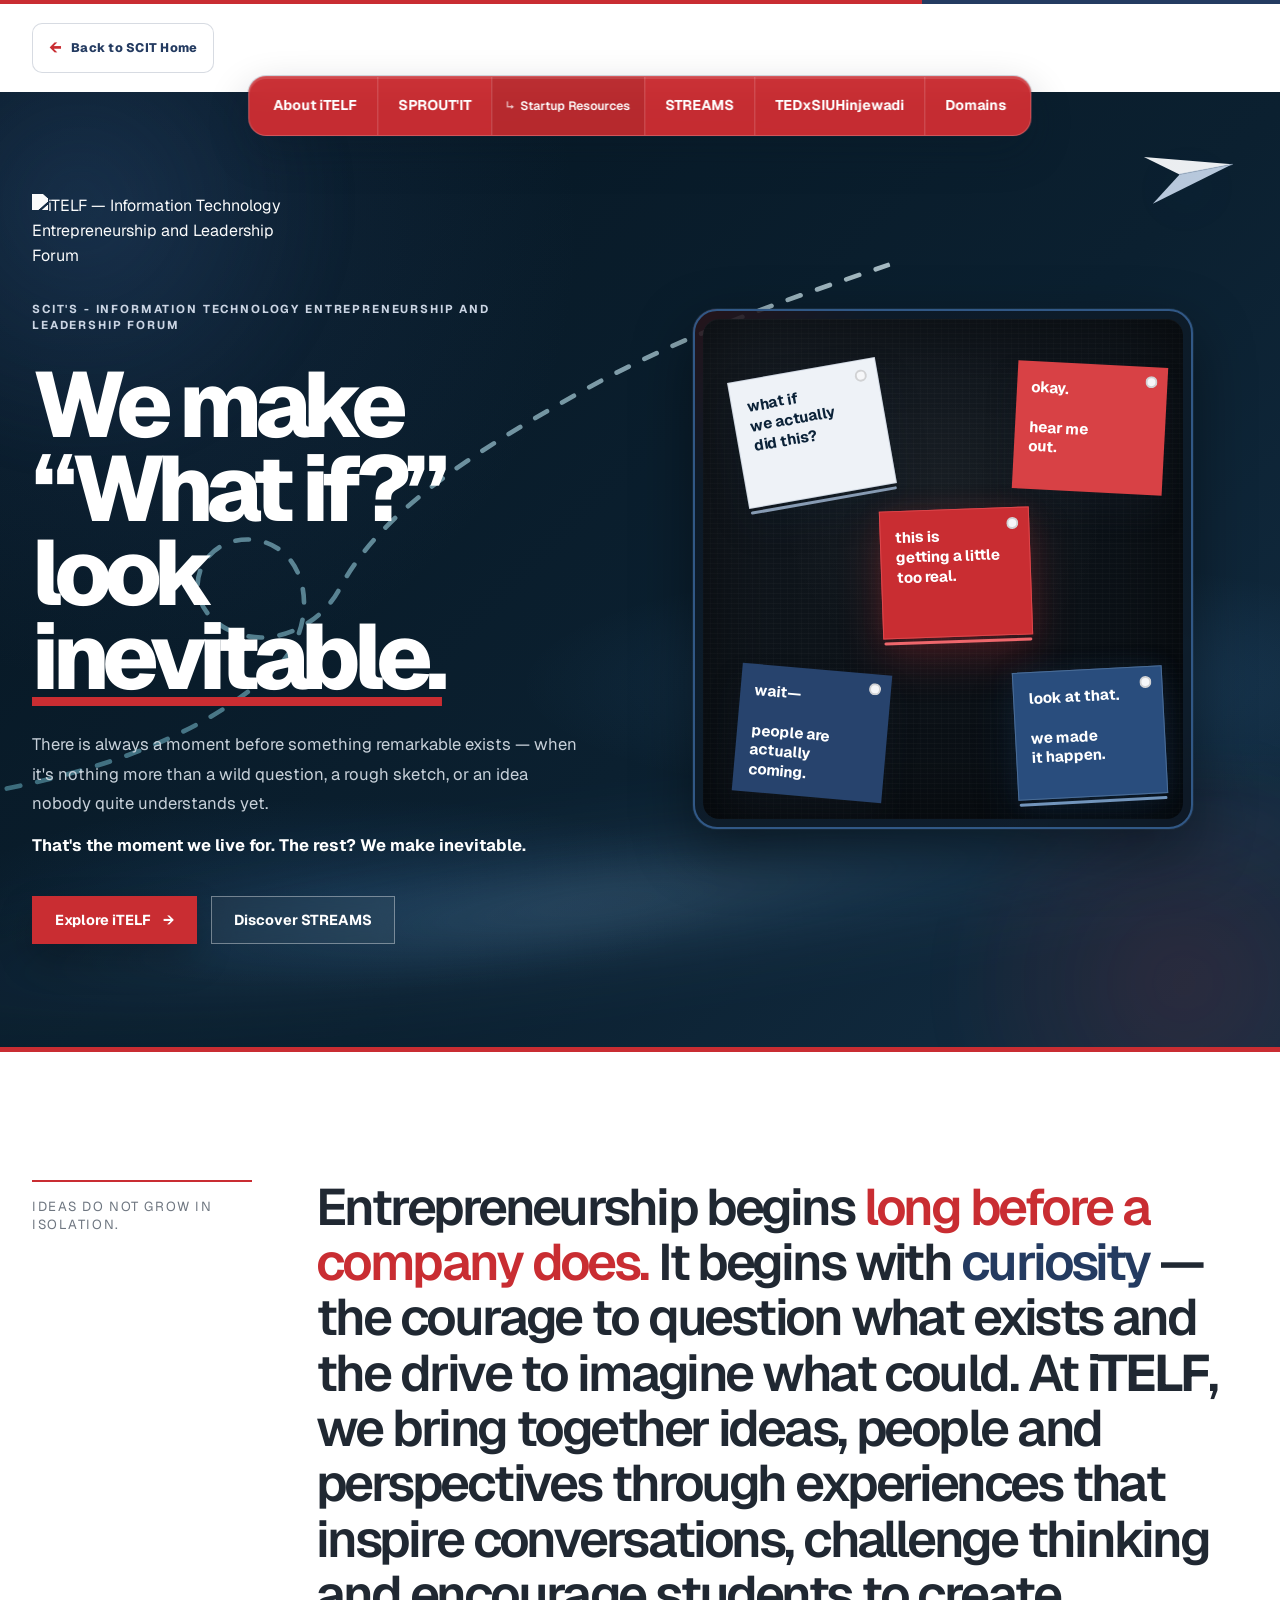
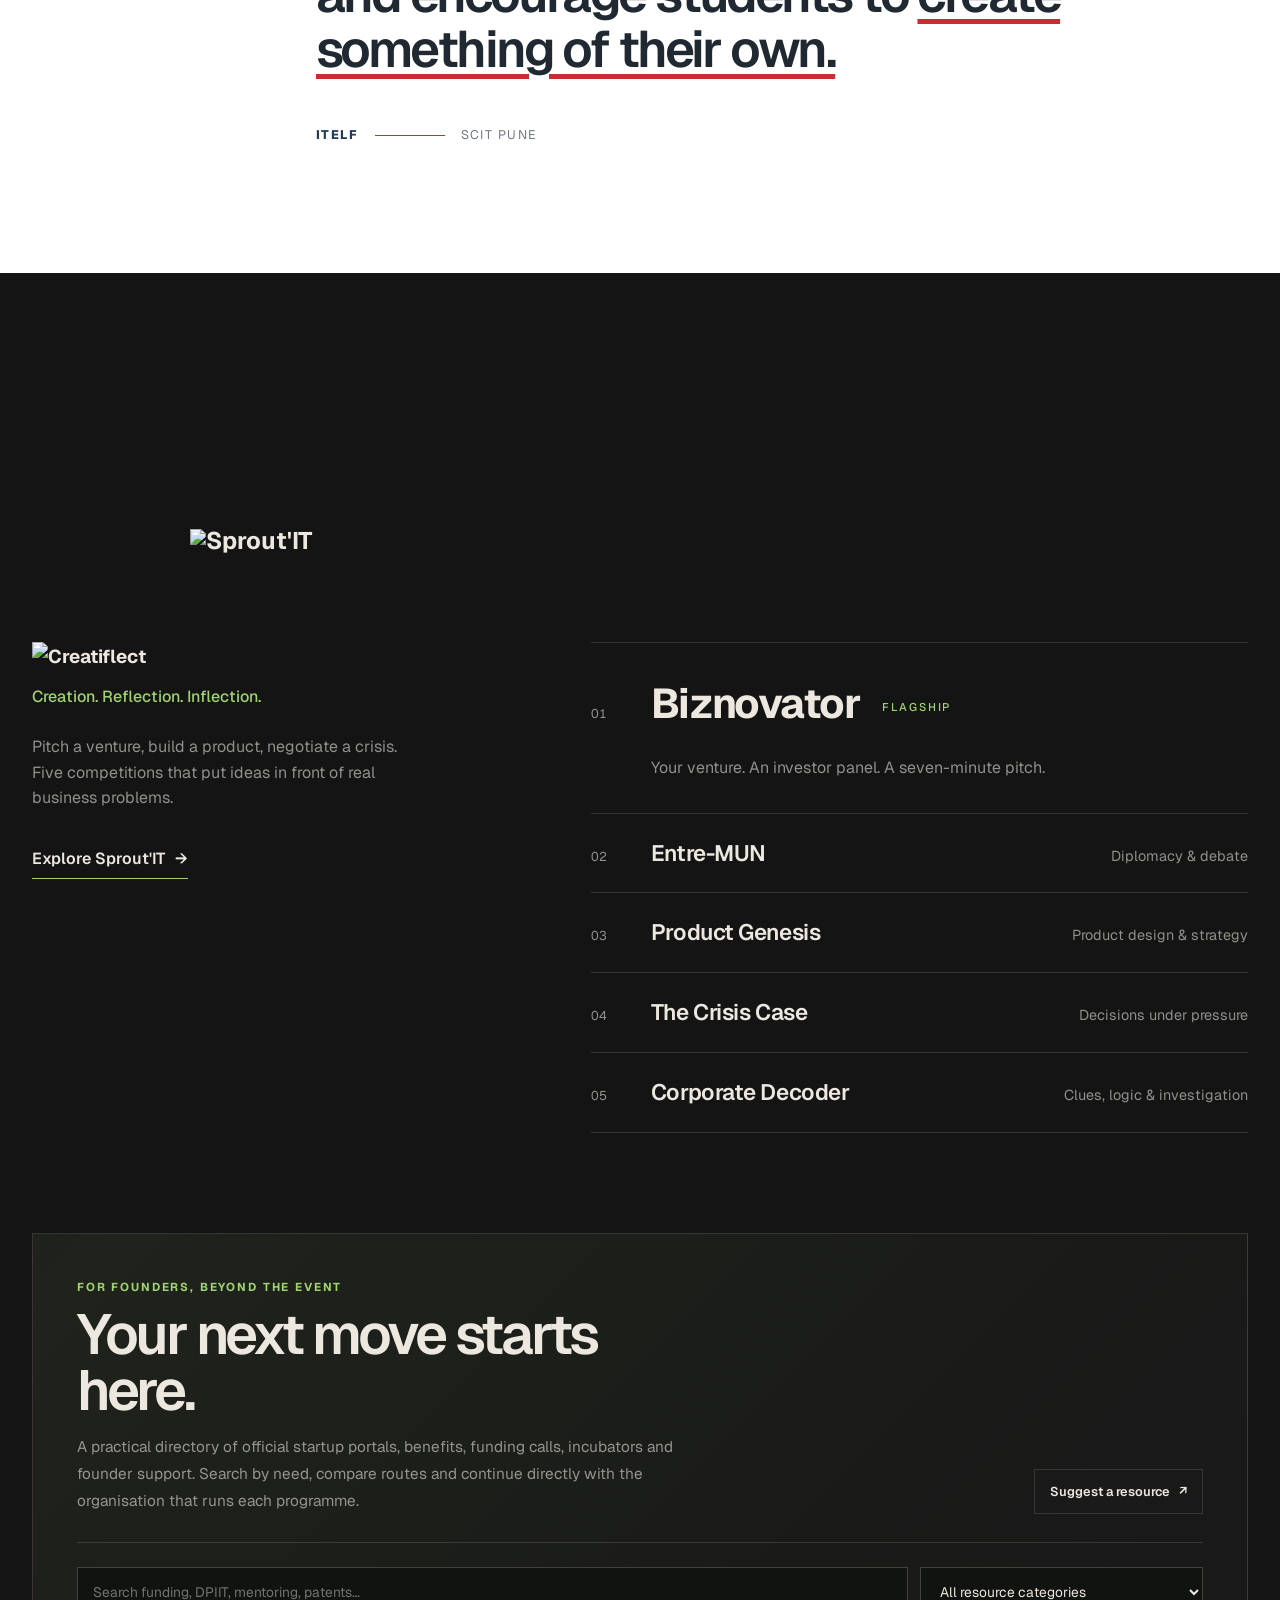
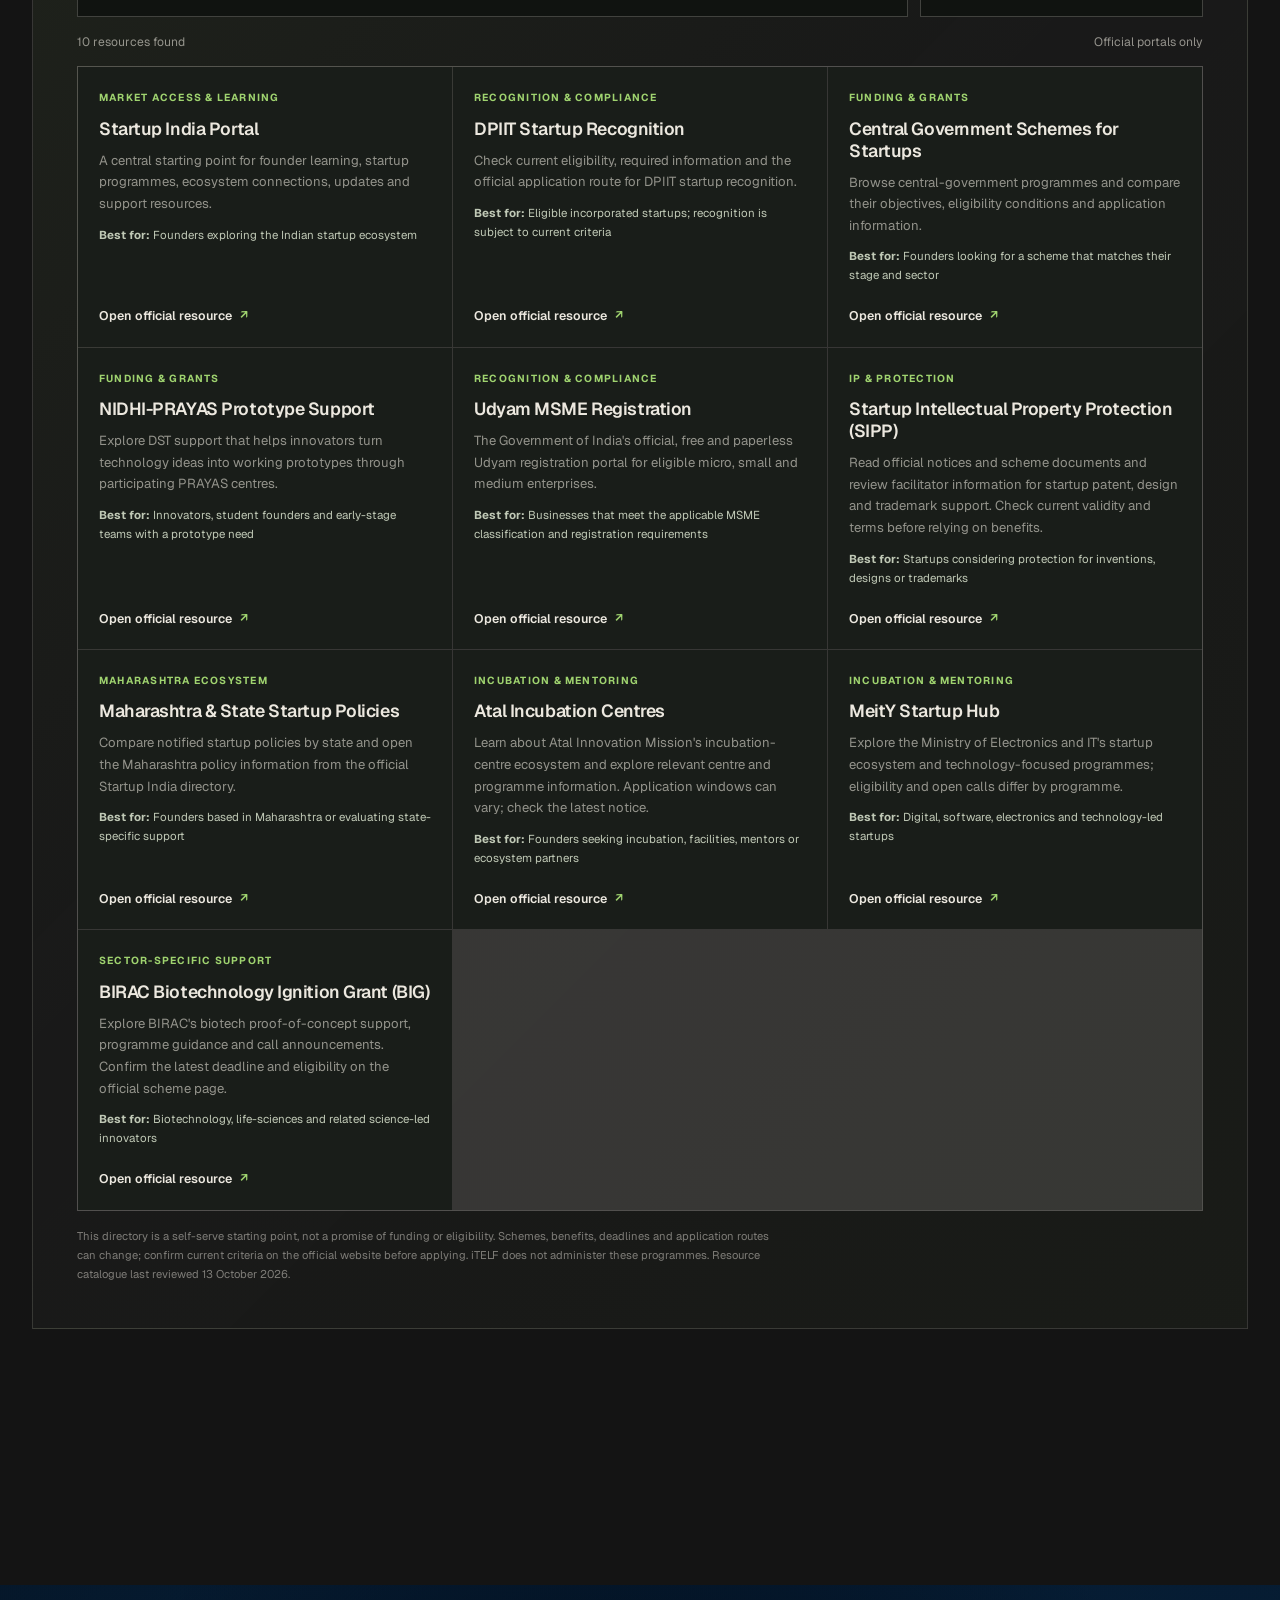
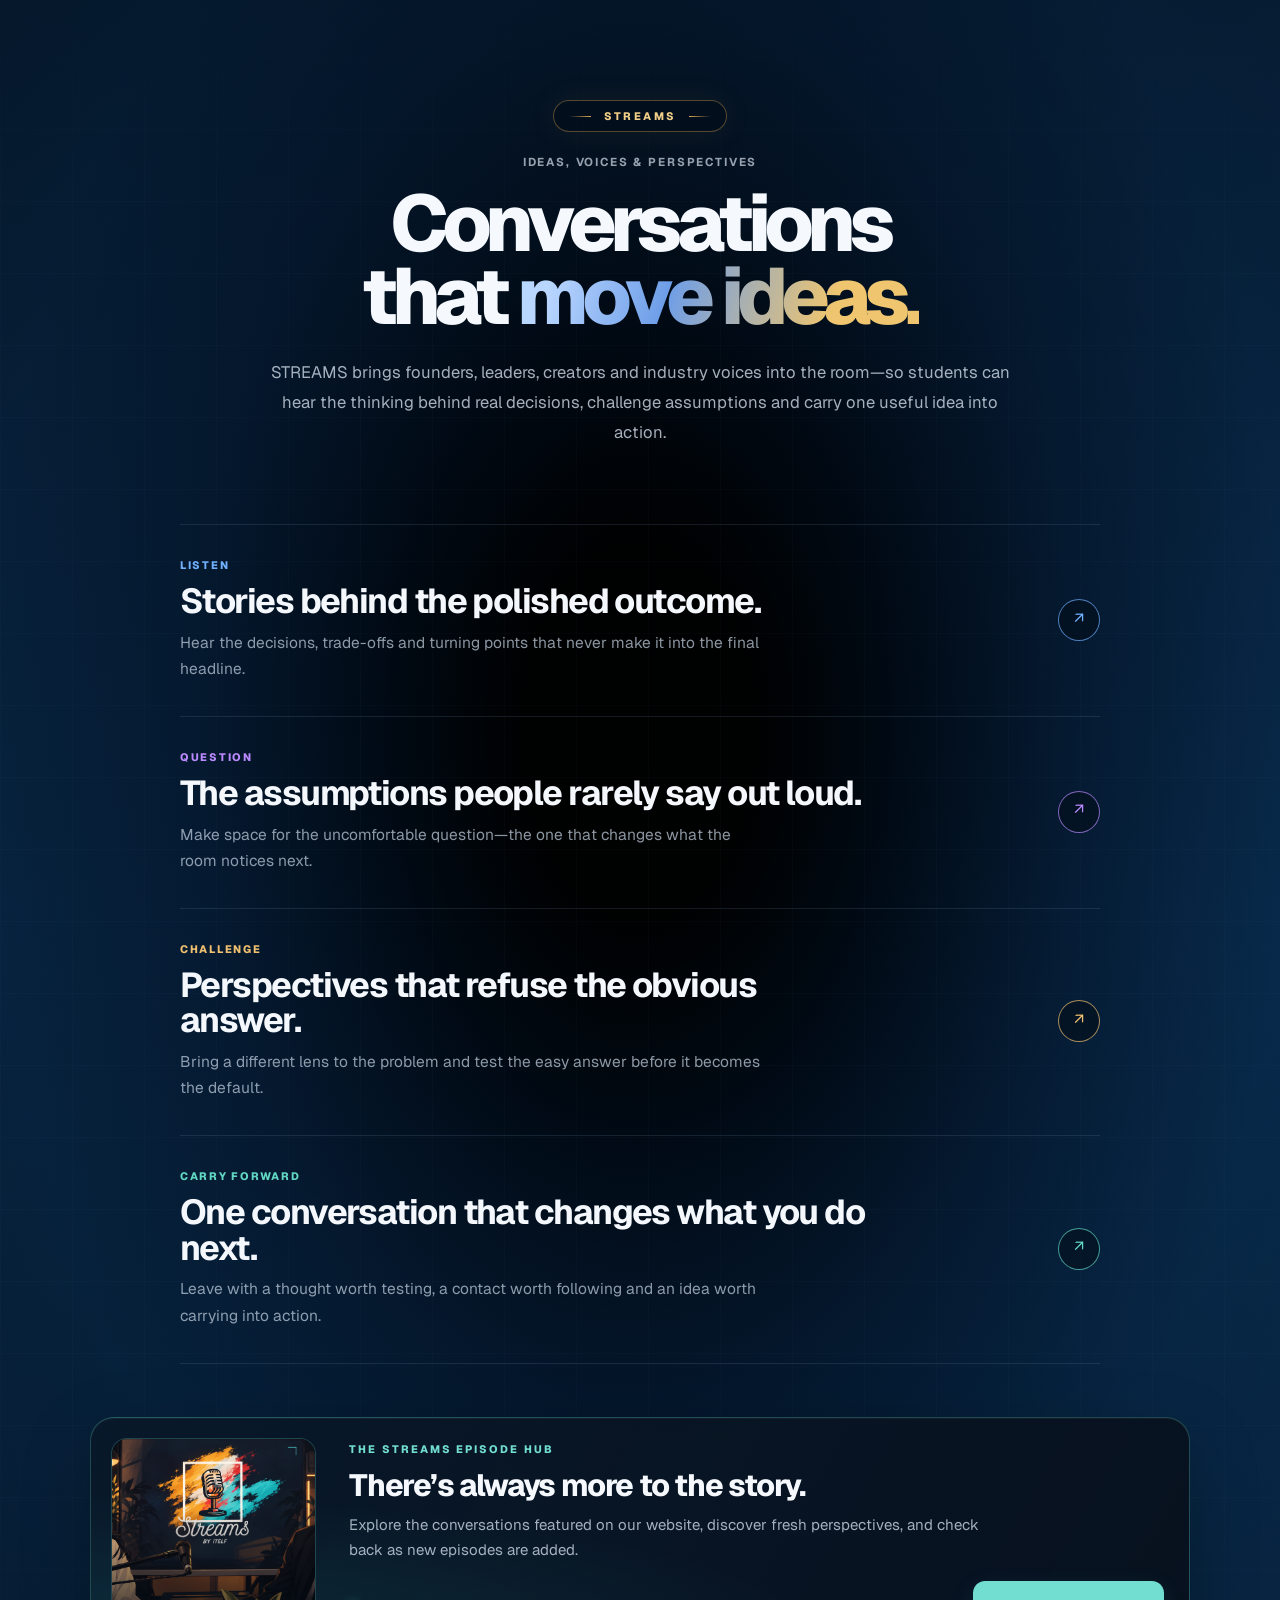
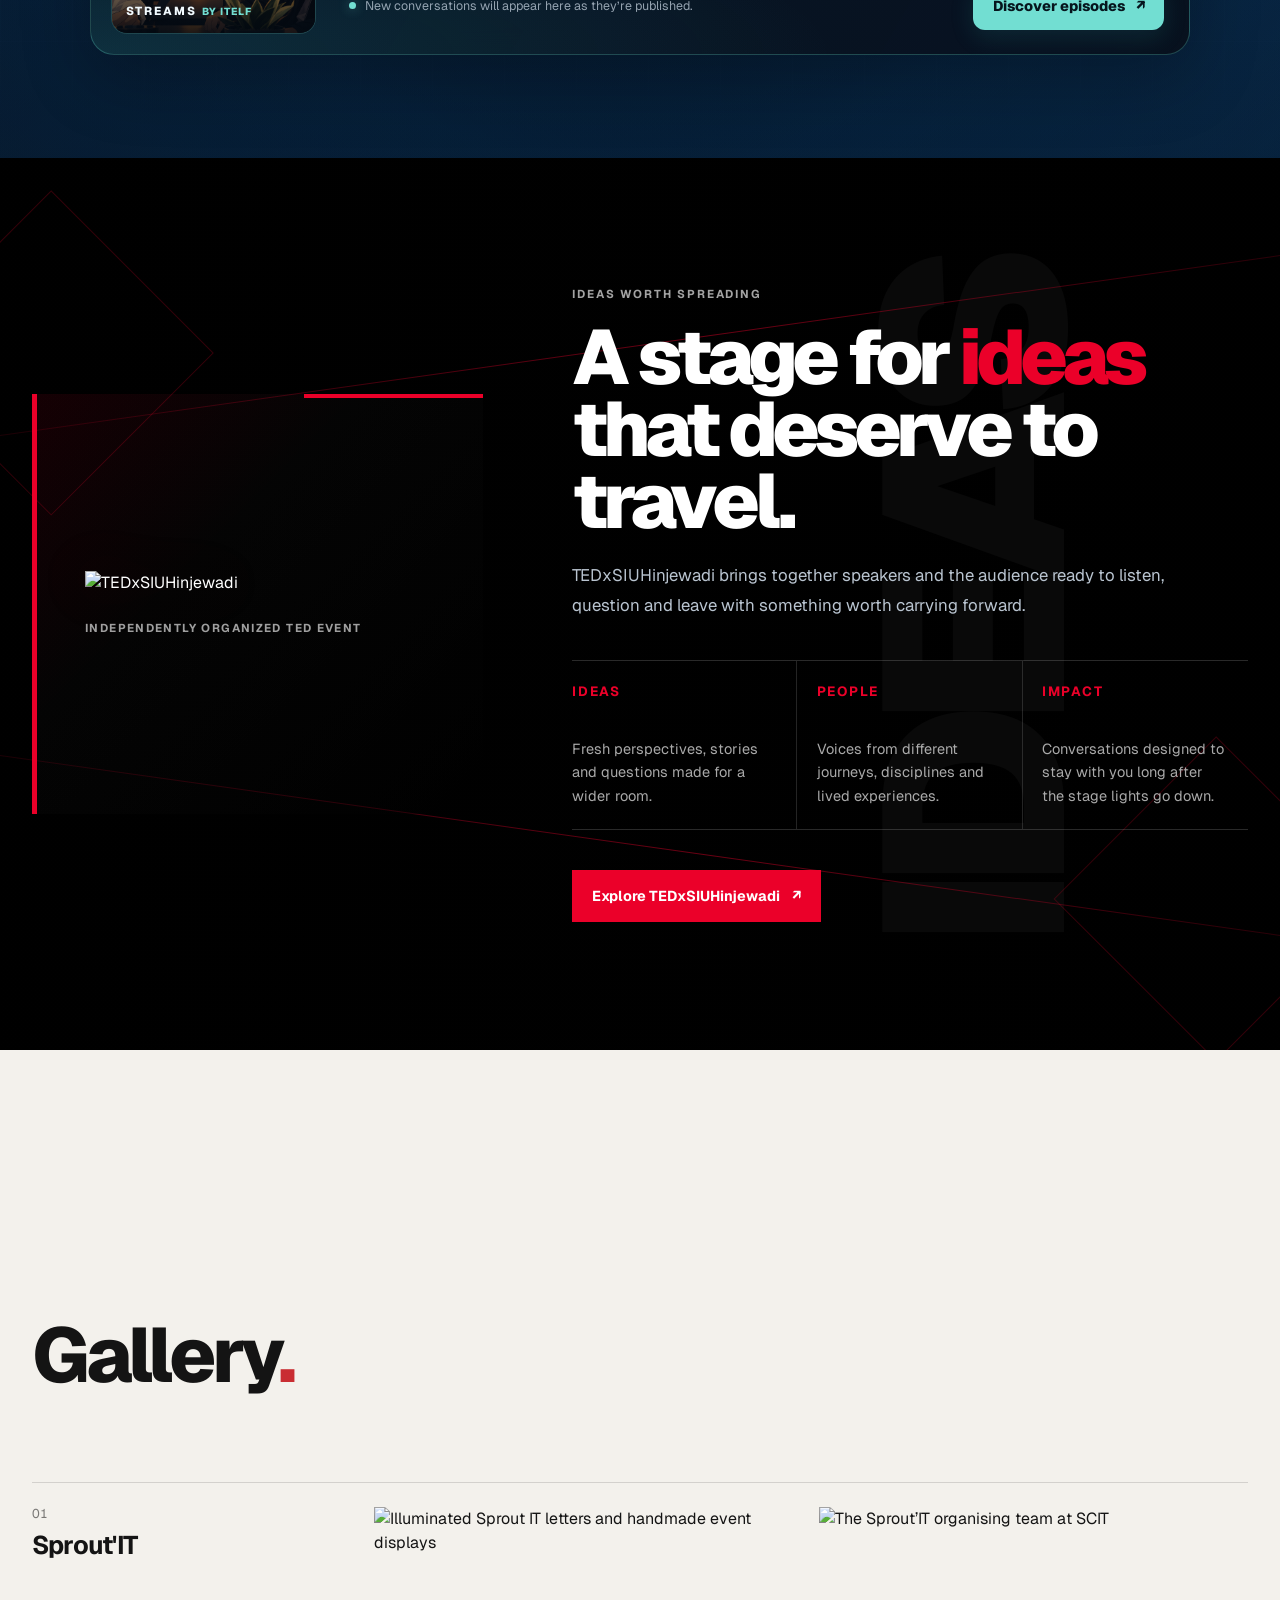
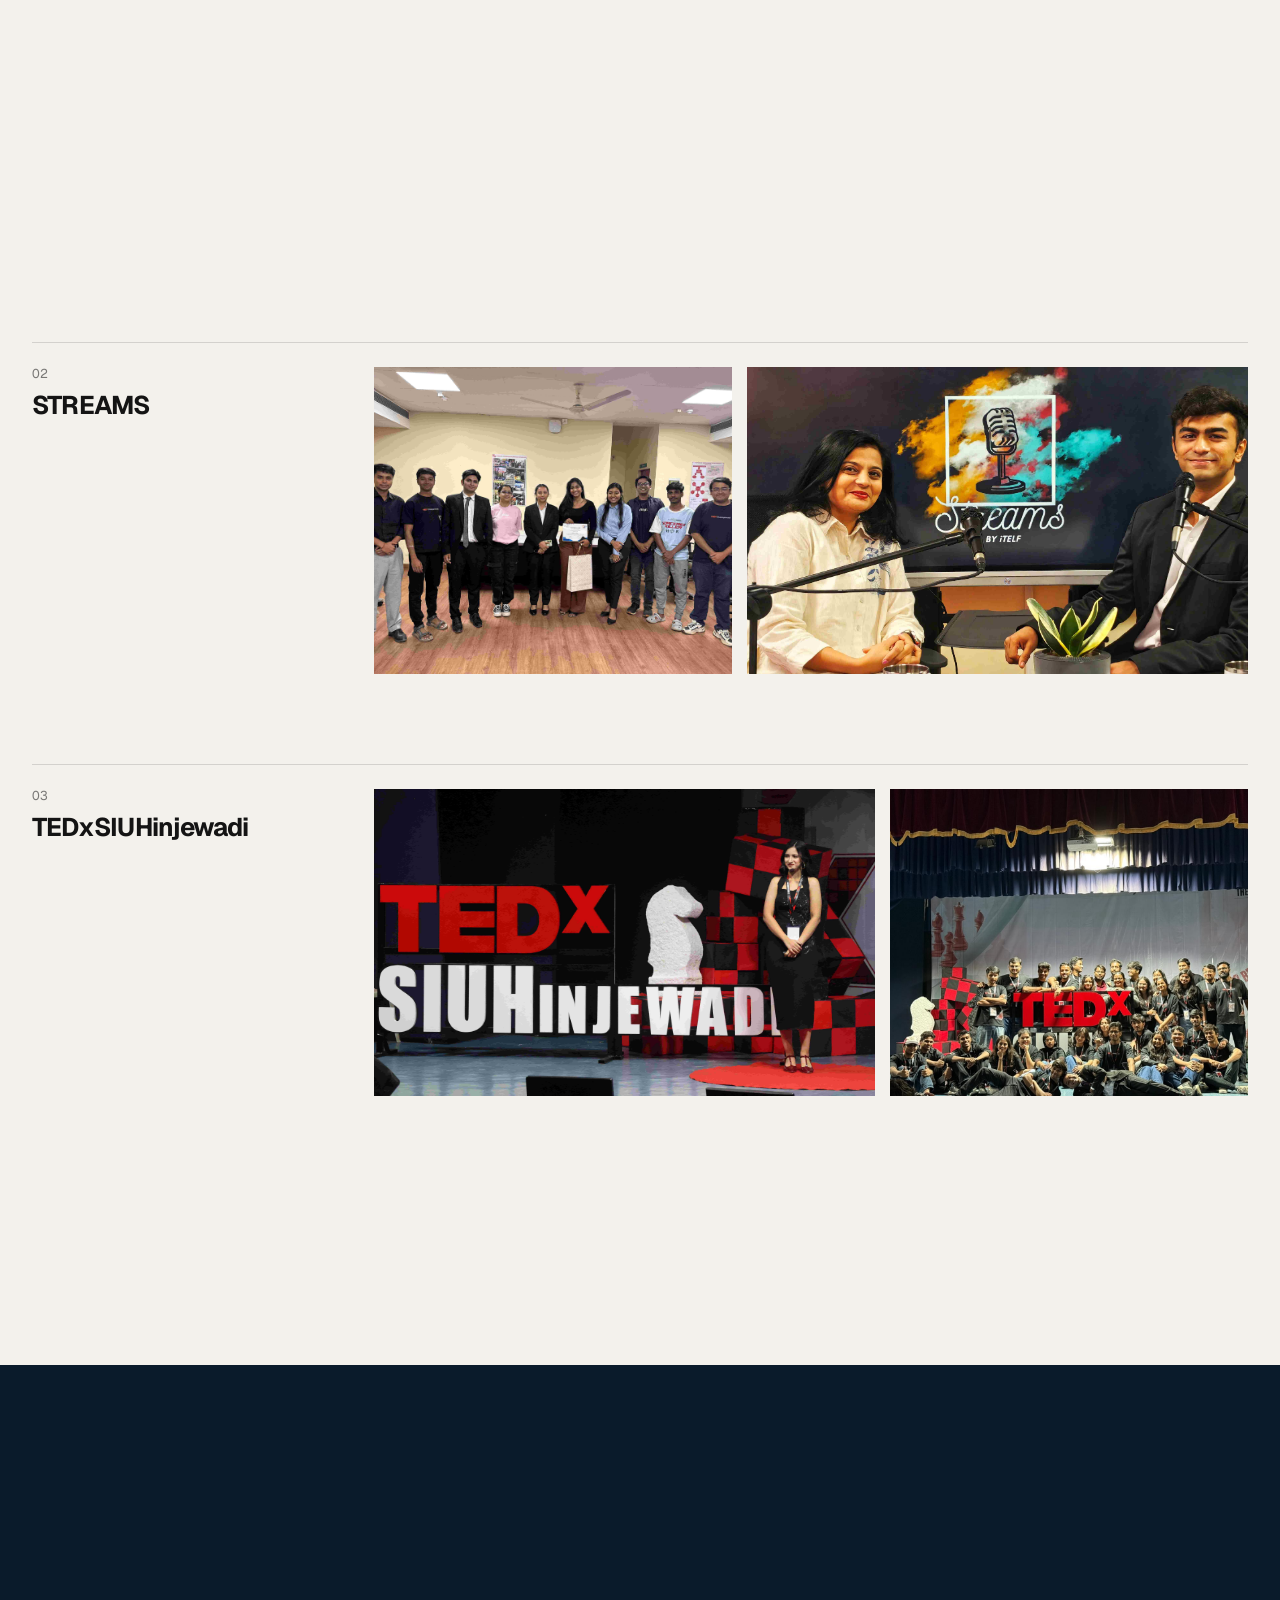
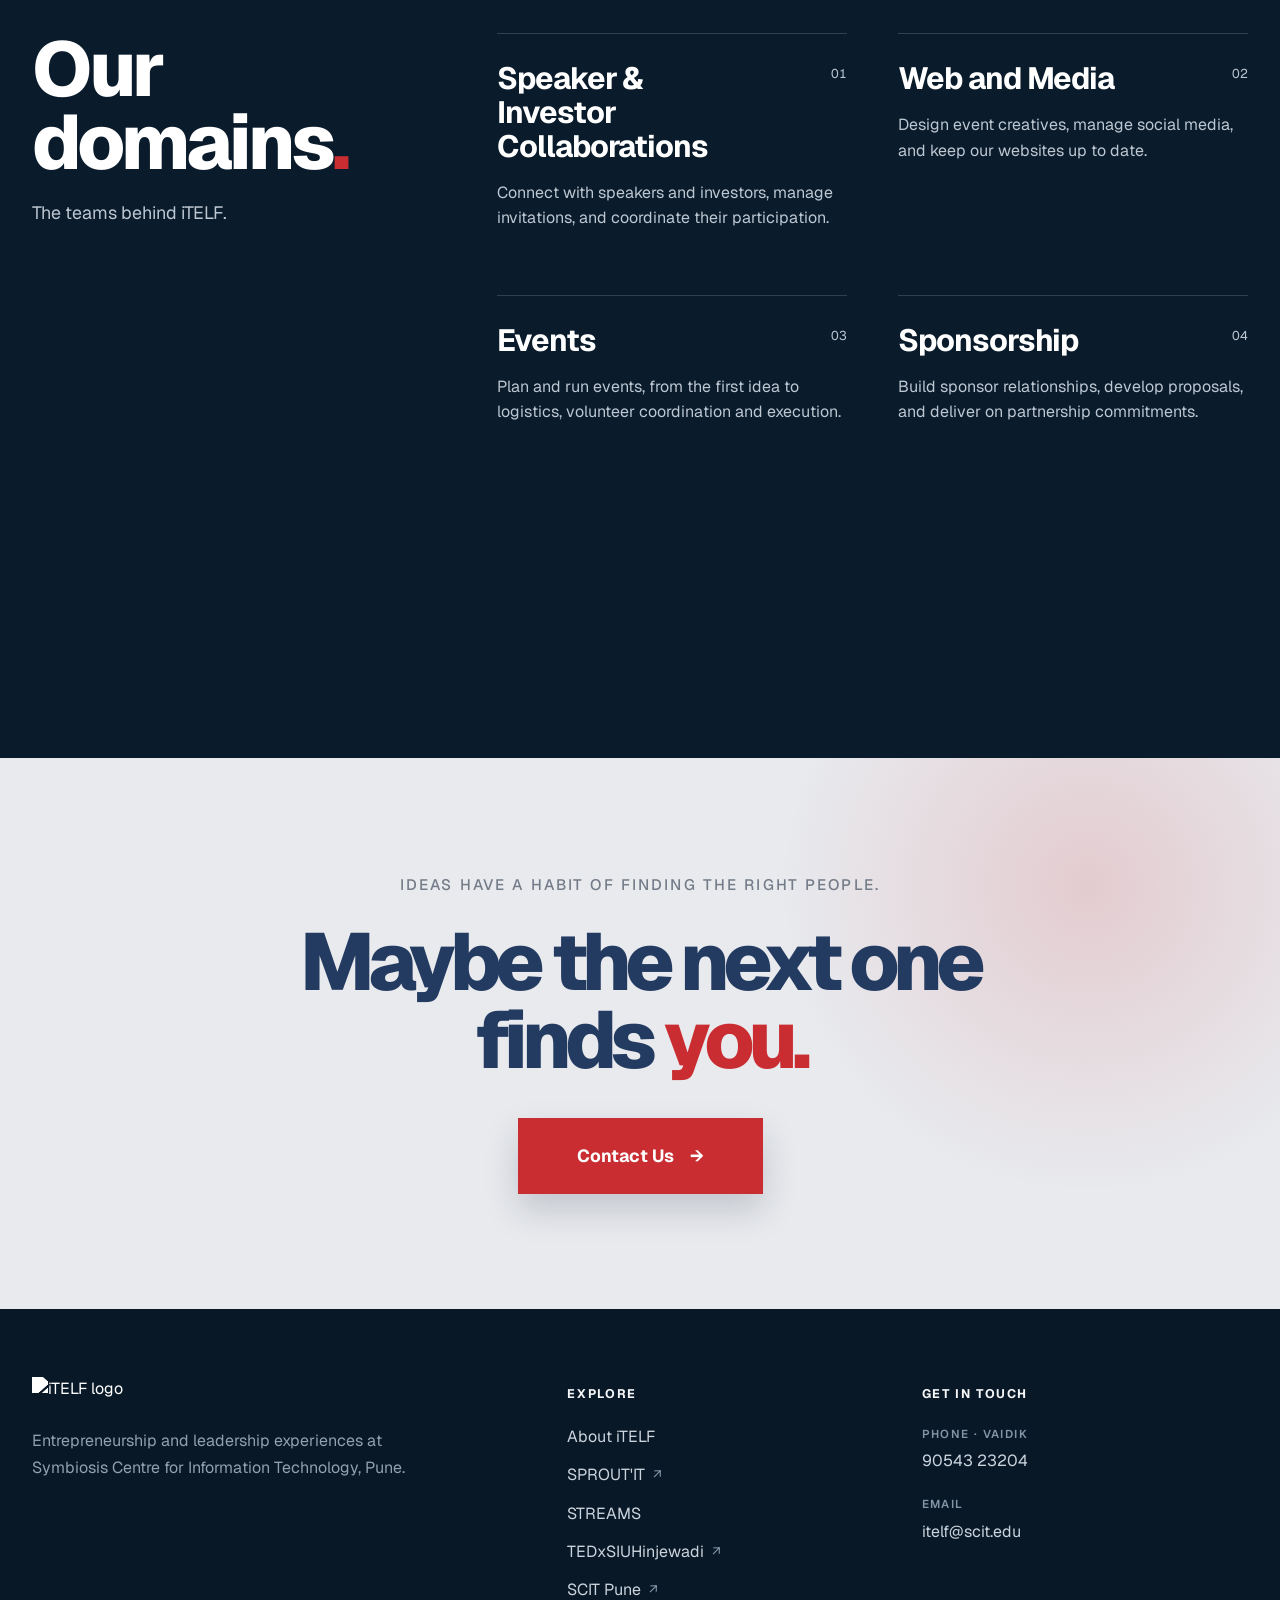
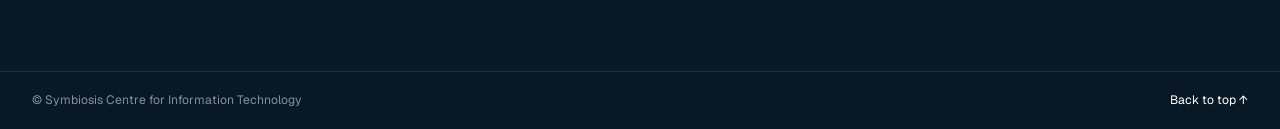
==== commit c2ca9d23: "Updates" ====
--- a/index.html
+++ b/index.html
@@ -37,6 +37,7 @@
         <nav class="nav-links" id="navMenu">
           <a href="#about">About iTELF</a>
           <a href="#sprout">SPROUT'IT</a>
+          <a class="nav-resource-link" href="#startup-resources"><span aria-hidden="true">↳</span> Startup Resources</a>
           <a href="/iTELF/streams/">STREAMS</a>
           <a href="#tedx">TEDxSIUHinjewadi</a>
           <a href="#domains">Domains</a>
@@ -276,14 +277,182 @@
           font-size: 1rem;
         }
 
+        /* SPROUT founder resource directory */
+        #sprout .sp-resource-hub {
+          margin-top: clamp(56px, 8vw, 100px);
+          padding: clamp(24px, 4vw, 44px);
+          border: 1px solid var(--sp-line);
+          background: linear-gradient(135deg, rgba(159,211,111,.08), rgba(255,255,255,.018) 50%, rgba(159,211,111,.04));
+        }
+        #sprout .sp-resource-head {
+          display: flex;
+          justify-content: space-between;
+          align-items: end;
+          gap: 28px;
+          padding-bottom: 28px;
+          border-bottom: 1px solid var(--sp-line);
+        }
+        #sprout .sp-resource-kicker {
+          color: var(--sp-accent);
+          font-size: .72rem;
+          font-weight: 700;
+          letter-spacing: .16em;
+          text-transform: uppercase;
+        }
+        #sprout .sp-resource-head h3 {
+          margin-top: 12px;
+          max-width: 16ch;
+          font-size: clamp(2rem, 4.4vw, 3.75rem);
+          font-weight: 600;
+          line-height: .98;
+          letter-spacing: -.055em;
+        }
+        #sprout .sp-resource-intro {
+          max-width: 65ch;
+          margin-top: 16px !important;
+          color: var(--sp-mute);
+          font-size: .96rem;
+          line-height: 1.75;
+        }
+        #sprout .sp-resource-suggest {
+          flex: 0 0 auto;
+          display: inline-flex;
+          align-items: center;
+          gap: 9px;
+          padding: 12px 15px;
+          border: 1px solid var(--sp-line);
+          color: var(--sp-ink);
+          text-decoration: none;
+          font-size: .8rem;
+          font-weight: 600;
+        }
+        #sprout .sp-resource-suggest:hover,
+        #sprout .sp-resource-suggest:focus-visible { border-color: var(--sp-accent); }
+        #sprout .sp-resource-tools {
+          display: grid;
+          grid-template-columns: minmax(0, 1fr) minmax(210px, .34fr);
+          gap: 12px;
+          margin: 24px 0 16px;
+        }
+        #sprout .sp-resource-search-wrap { position: relative; }
+        #sprout .sp-resource-search-wrap label {
+          position: absolute;
+          width: 1px; height: 1px;
+          padding: 0; margin: -1px; overflow: hidden;
+          clip: rect(0,0,0,0); white-space: nowrap; border: 0;
+        }
+        #sprout .sp-resource-search,
+        #sprout .sp-resource-filter {
+          width: 100%; min-height: 50px;
+          border: 1px solid rgba(236,232,223,.22);
+          border-radius: 0;
+          padding: 13px 15px;
+          background: #101310;
+          color: var(--sp-ink);
+          font: inherit;
+          font-size: .86rem;
+        }
+        #sprout .sp-resource-search::placeholder { color: rgba(236,232,223,.45); }
+        #sprout .sp-resource-search:focus-visible,
+        #sprout .sp-resource-filter:focus-visible { outline: 2px solid var(--sp-accent); outline-offset: 2px; }
+        #sprout .sp-resource-results-meta {
+          display: flex;
+          justify-content: space-between;
+          gap: 16px;
+          margin: 0 0 14px !important;
+          color: var(--sp-mute);
+          font-size: .76rem;
+        }
+        #sprout .sp-resource-grid {
+          display: grid;
+          grid-template-columns: repeat(3, minmax(0, 1fr));
+          gap: 1px;
+          background: var(--sp-line);
+          border: 1px solid var(--sp-line);
+        }
+        #sprout .sp-resource-card {
+          min-width: 0;
+          display: flex;
+          flex-direction: column;
+          align-items: flex-start;
+          padding: 23px 21px 21px;
+          background: #191d19;
+          transition: background .2s ease, transform .2s ease;
+        }
+        #sprout .sp-resource-card:hover { background: #20271f; }
+        #sprout .sp-resource-category {
+          color: var(--sp-accent);
+          font-size: .64rem;
+          font-weight: 700;
+          letter-spacing: .12em;
+          line-height: 1.5;
+          text-transform: uppercase;
+        }
+        #sprout .sp-resource-card h4 {
+          margin: 12px 0 0;
+          font-size: 1.1rem;
+          font-weight: 600;
+          line-height: 1.25;
+          letter-spacing: -.025em;
+        }
+        #sprout .sp-resource-card p {
+          margin-top: 10px !important;
+          color: var(--sp-mute);
+          font-size: .82rem;
+          line-height: 1.65;
+          text-align: left;
+        }
+        #sprout .sp-resource-audience {
+          margin-top: 12px !important;
+          color: #c0c9b6 !important;
+          font-size: .72rem !important;
+        }
+        #sprout .sp-resource-action {
+          display: inline-flex;
+          align-items: center;
+          gap: 8px;
+          margin-top: auto;
+          padding-top: 22px;
+          color: var(--sp-ink);
+          font-size: .78rem;
+          font-weight: 600;
+          text-decoration: none;
+        }
+        #sprout .sp-resource-action span { color: var(--sp-accent); transition: transform .2s ease; }
+        #sprout .sp-resource-action:hover span { transform: translate(3px,-2px); }
+        #sprout .sp-resource-empty {
+          grid-column: 1 / -1;
+          padding: 28px;
+          background: #191d19;
+          color: var(--sp-mute);
+          font-size: .9rem;
+          line-height: 1.6;
+        }
+        #sprout .sp-resource-disclaimer {
+          max-width: 100ch;
+          margin-top: 16px !important;
+          color: rgba(236,232,223,.48);
+          font-size: .7rem;
+          line-height: 1.7;
+        }
+        #sprout .sp-resource-disclaimer a { color: var(--sp-ink); }
+        @media (max-width: 900px) {
+          #sprout .sp-resource-grid { grid-template-columns: repeat(2, minmax(0, 1fr)); }
+        }
         @media (max-width: 860px) {
           #sprout .sp-body { grid-template-columns: 1fr; }
-          }
+        }
         @media (max-width: 560px) {
           #sprout .sp-events li,
           #sprout .sp-events .sp-lead { grid-template-columns: 2.25rem minmax(0, 1fr); }
           #sprout .sp-events p { grid-column: 2; text-align: left; }
           #sprout .sp-lead h3 small { display: block; margin: 8px 0 0; }
+          #sprout .sp-resource-hub { padding: 18px; }
+          #sprout .sp-resource-head { align-items: flex-start; flex-direction: column; gap: 18px; }
+          #sprout .sp-resource-tools { grid-template-columns: minmax(0, 1fr); }
+          #sprout .sp-resource-grid { grid-template-columns: minmax(0, 1fr); }
+          #sprout .sp-resource-results-meta { flex-direction: column; gap: 5px; }
+          #sprout .sp-resource-card { padding: 21px 18px; }
         }
         @media (prefers-reduced-motion: reduce) {
           #sprout * { transition: none !important; }
@@ -318,6 +487,38 @@
             <li><h3>Corporate Decoder</h3><p>Clues, logic &amp; investigation</p></li>
           </ol>
         </div>
+
+        <section class="sp-resource-hub" id="startup-resources" aria-labelledby="startup-resources-title">
+          <div class="sp-resource-head">
+            <div>
+              <p class="sp-resource-kicker">For founders, beyond the event</p>
+              <h3 id="startup-resources-title">Your next move starts here.</h3>
+              <p class="sp-resource-intro">A practical directory of official startup portals, benefits, funding calls, incubators and founder support. Search by need, compare routes and continue directly with the organisation that runs each programme.</p>
+            </div>
+            <a class="sp-resource-suggest" href="mailto:itelf@scit.edu?subject=Startup%20resource%20directory%20suggestion">Suggest a resource <span aria-hidden="true">↗</span></a>
+          </div>
+          <div class="sp-resource-tools">
+            <div class="sp-resource-search-wrap">
+              <label for="startup-resource-search">Search startup resources</label>
+              <input class="sp-resource-search" id="startup-resource-search" type="search" placeholder="Search funding, DPIIT, mentoring, patents…" autocomplete="off">
+            </div>
+            <select class="sp-resource-filter" id="startup-resource-filter" aria-label="Filter startup resources by category">
+              <option value="all">All resource categories</option>
+              <option value="Recognition & compliance">Recognition &amp; compliance</option>
+              <option value="Funding & grants">Funding &amp; grants</option>
+              <option value="Incubation & mentoring">Incubation &amp; mentoring</option>
+              <option value="IP & protection">IP &amp; protection</option>
+              <option value="Market access & learning">Market access &amp; learning</option>
+              <option value="Maharashtra ecosystem">Maharashtra ecosystem</option>
+              <option value="Sector-specific support">Sector-specific support</option>
+            </select>
+          </div>
+          <p class="sp-resource-results-meta"><span id="startup-resource-count" aria-live="polite">Loading resources…</span><span>Official portals only</span></p>
+          <div class="sp-resource-grid" id="startup-resource-grid" aria-live="polite" aria-busy="true">
+            <p class="sp-resource-empty">Loading the startup resource directory…</p>
+          </div>
+          <p class="sp-resource-disclaimer">This directory is a self-serve starting point, not a promise of funding or eligibility. Schemes, benefits, deadlines and application routes can change; confirm current criteria on the official website before applying. iTELF does not administer these programmes. Resource catalogue last reviewed 13 October 2026.</p>
+        </section>
       </div>
     </section>
 
@@ -742,9 +943,8 @@
         <h2 class="footer-heading">Get in touch</h2>
         <div class="footer-contact-list">
           <div class="footer-contact-item">
-            <span class="footer-contact-label">Phone</span>
-            <!-- Replace this placeholder with the official iTELF phone number. -->
-            <span class="footer-contact-value footer-phone-placeholder">Add phone number</span>
+            <span class="footer-contact-label">Phone · Vaidik</span>
+            <a class="footer-contact-value" href="tel:+919054323204">90543 23204</a>
           </div>
           <div class="footer-contact-item">
             <span class="footer-contact-label">Email</span>
--- a/css/style.css
+++ b/css/style.css
@@ -291,6 +291,17 @@
   background: rgba(0, 0, 0, 0.14);
 }
 
+.nav-links .nav-resource-link {
+  padding-inline: .9rem;
+  font-size: .76rem;
+  font-weight: 600;
+  background: rgba(0, 0, 0, .08);
+}
+.nav-resource-link span { margin-right: .35rem; color: rgba(255,255,255,.72); }
+@media (max-width: 1180px) {
+  .nav-links .nav-resource-link { padding-inline: .7rem; font-size: .73rem; }
+}
+
 .nav-toggle {
   display: none;
   width: 44px;
